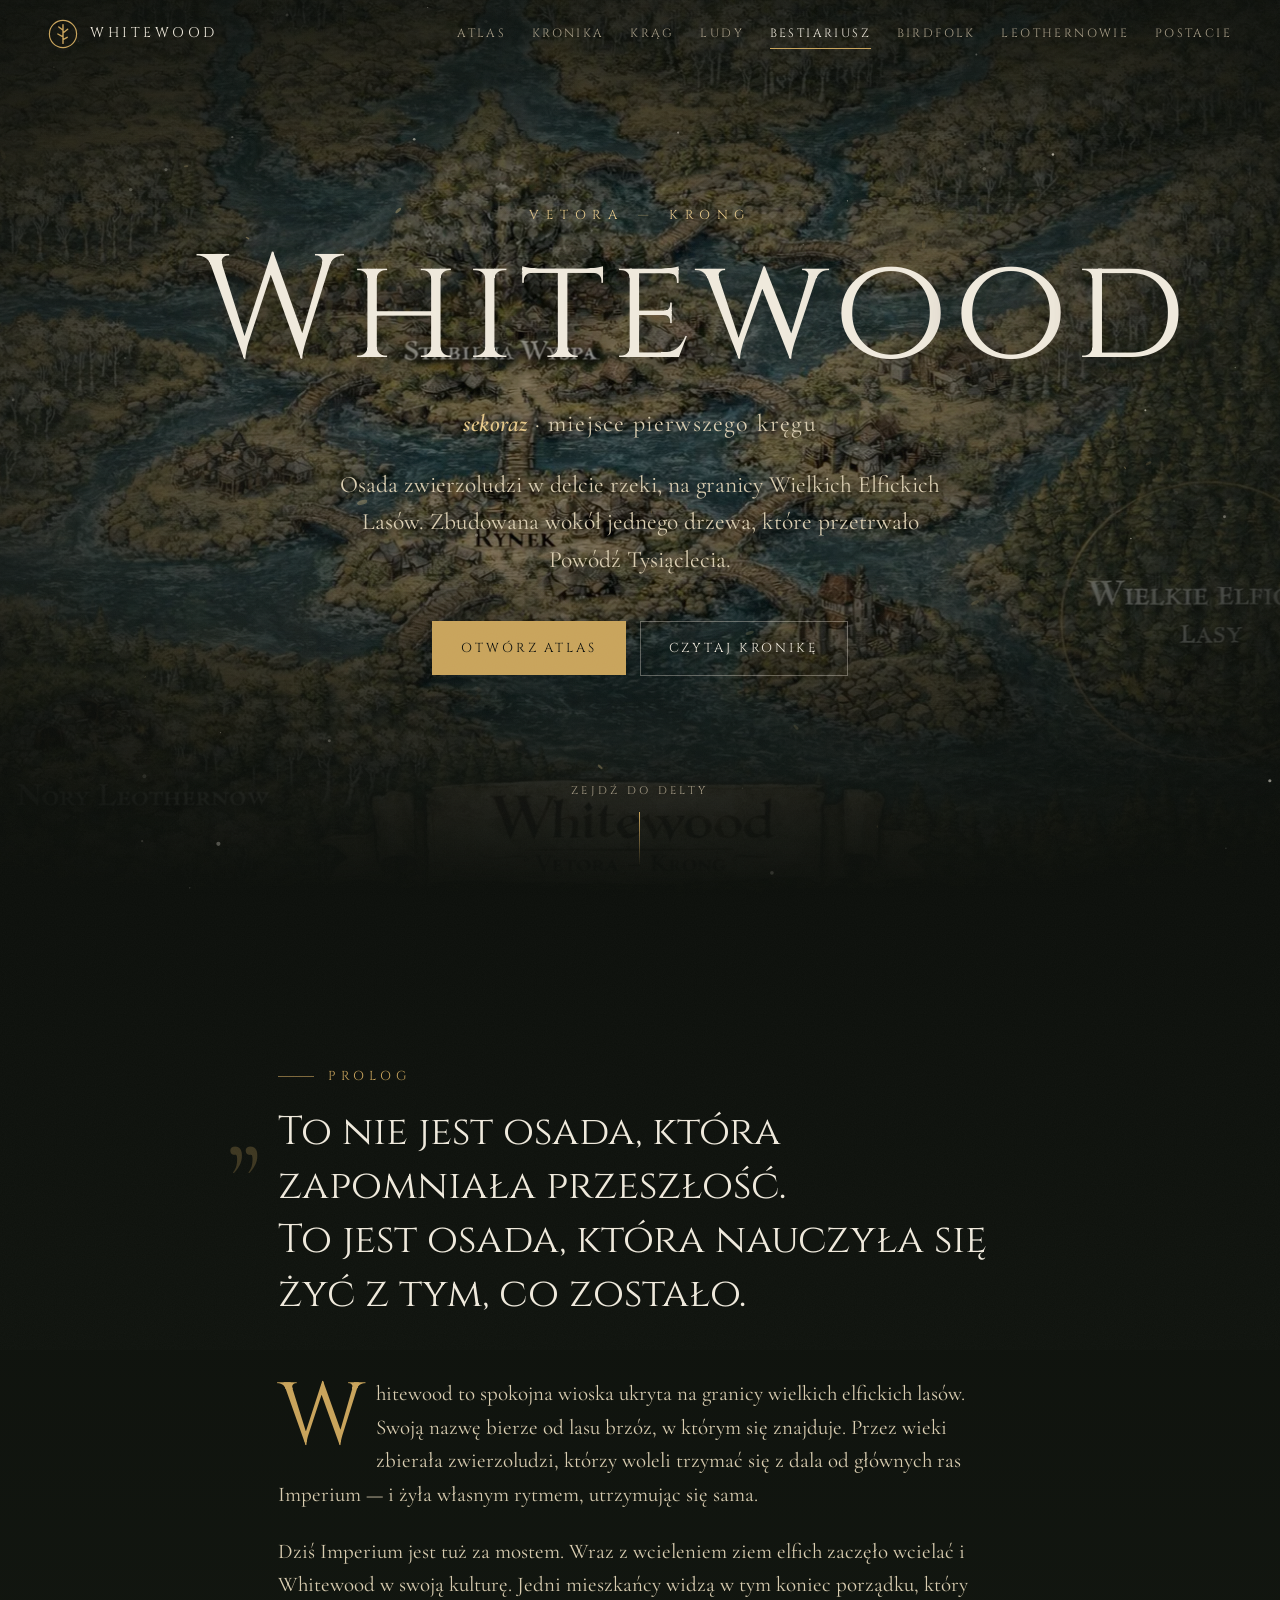
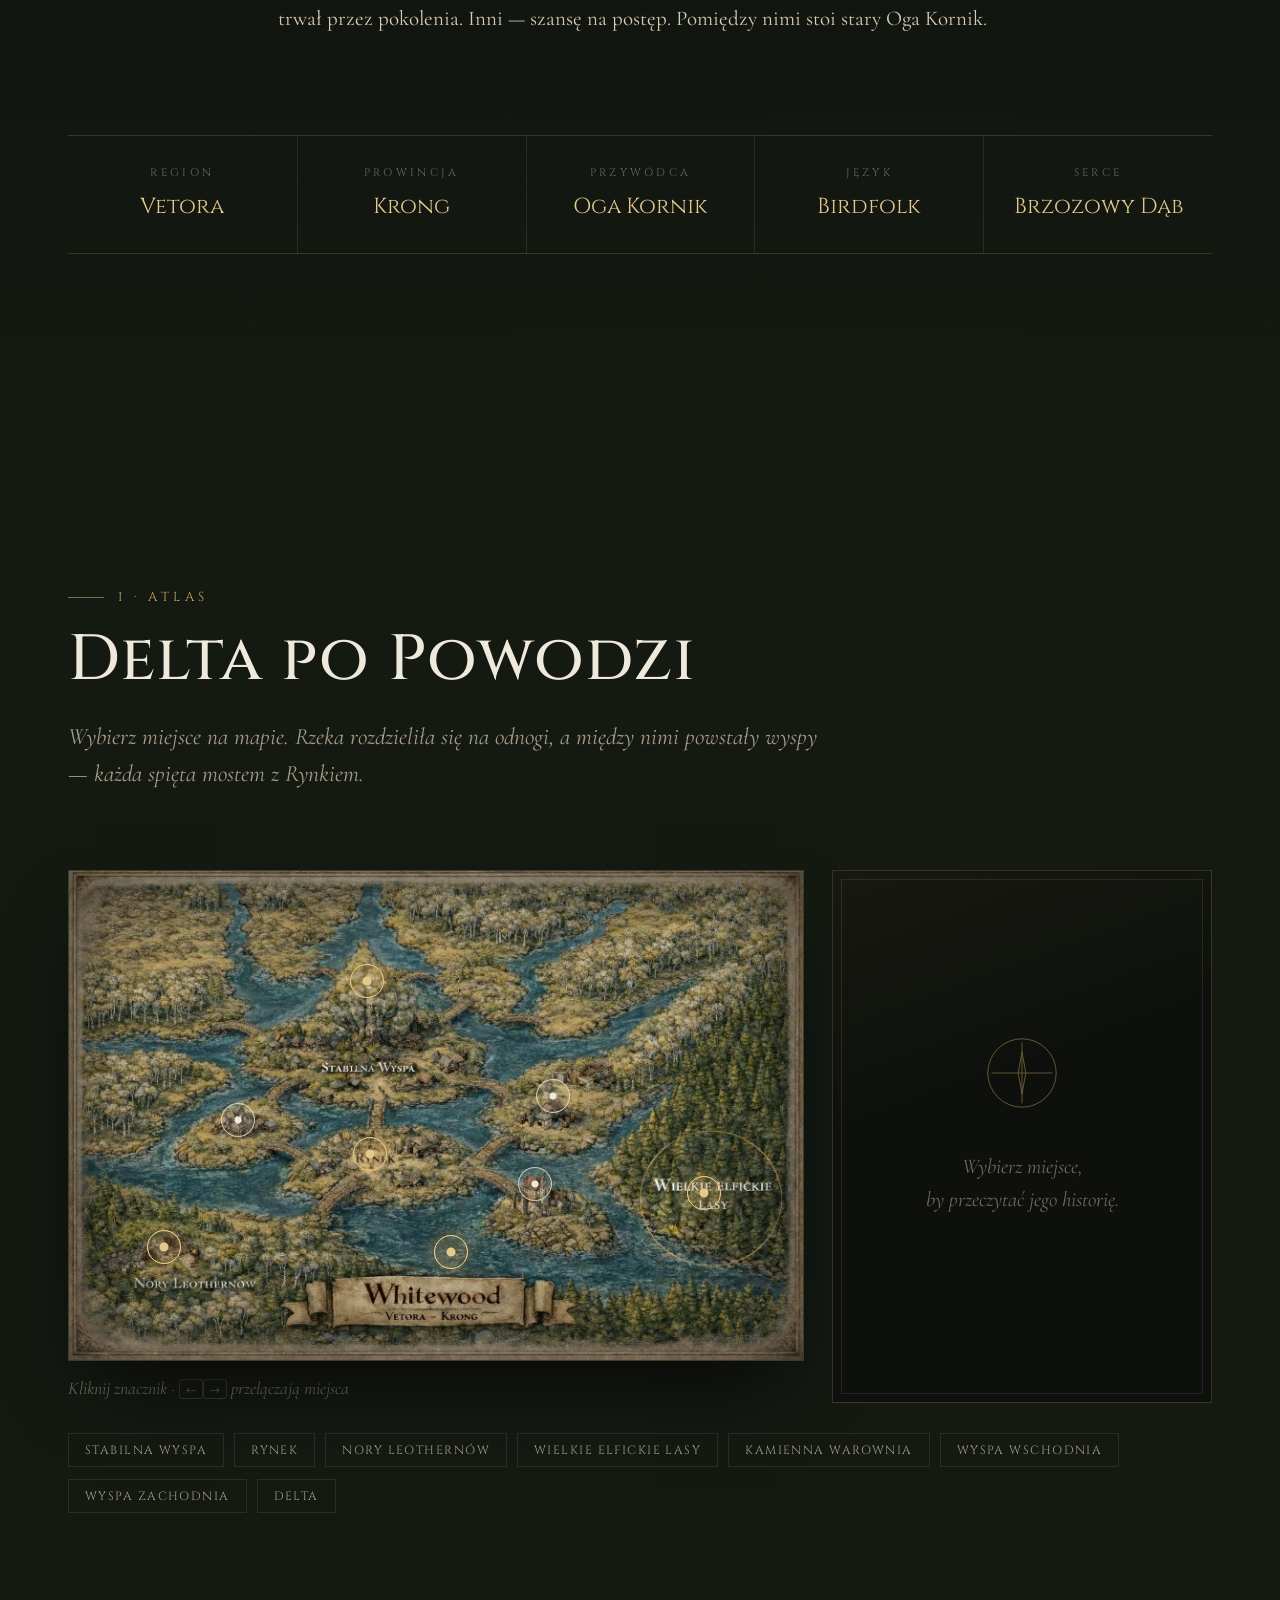
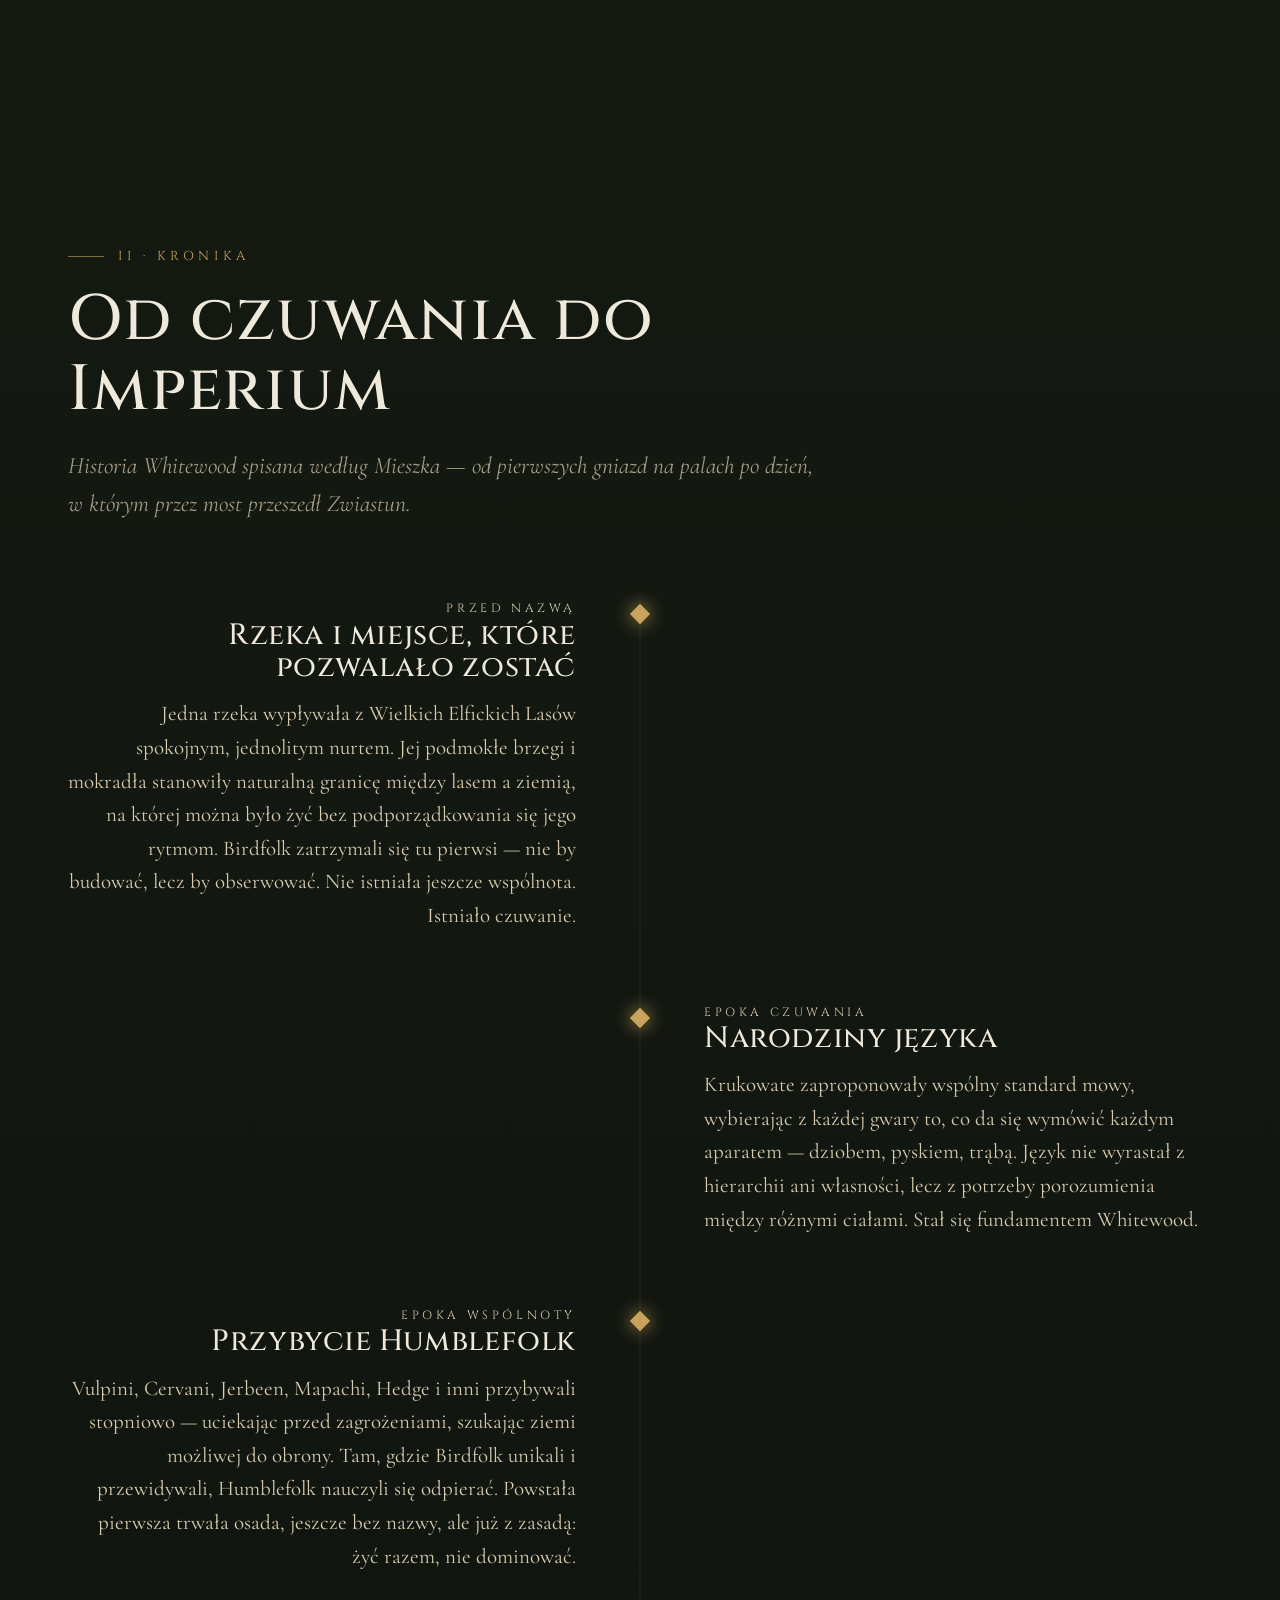
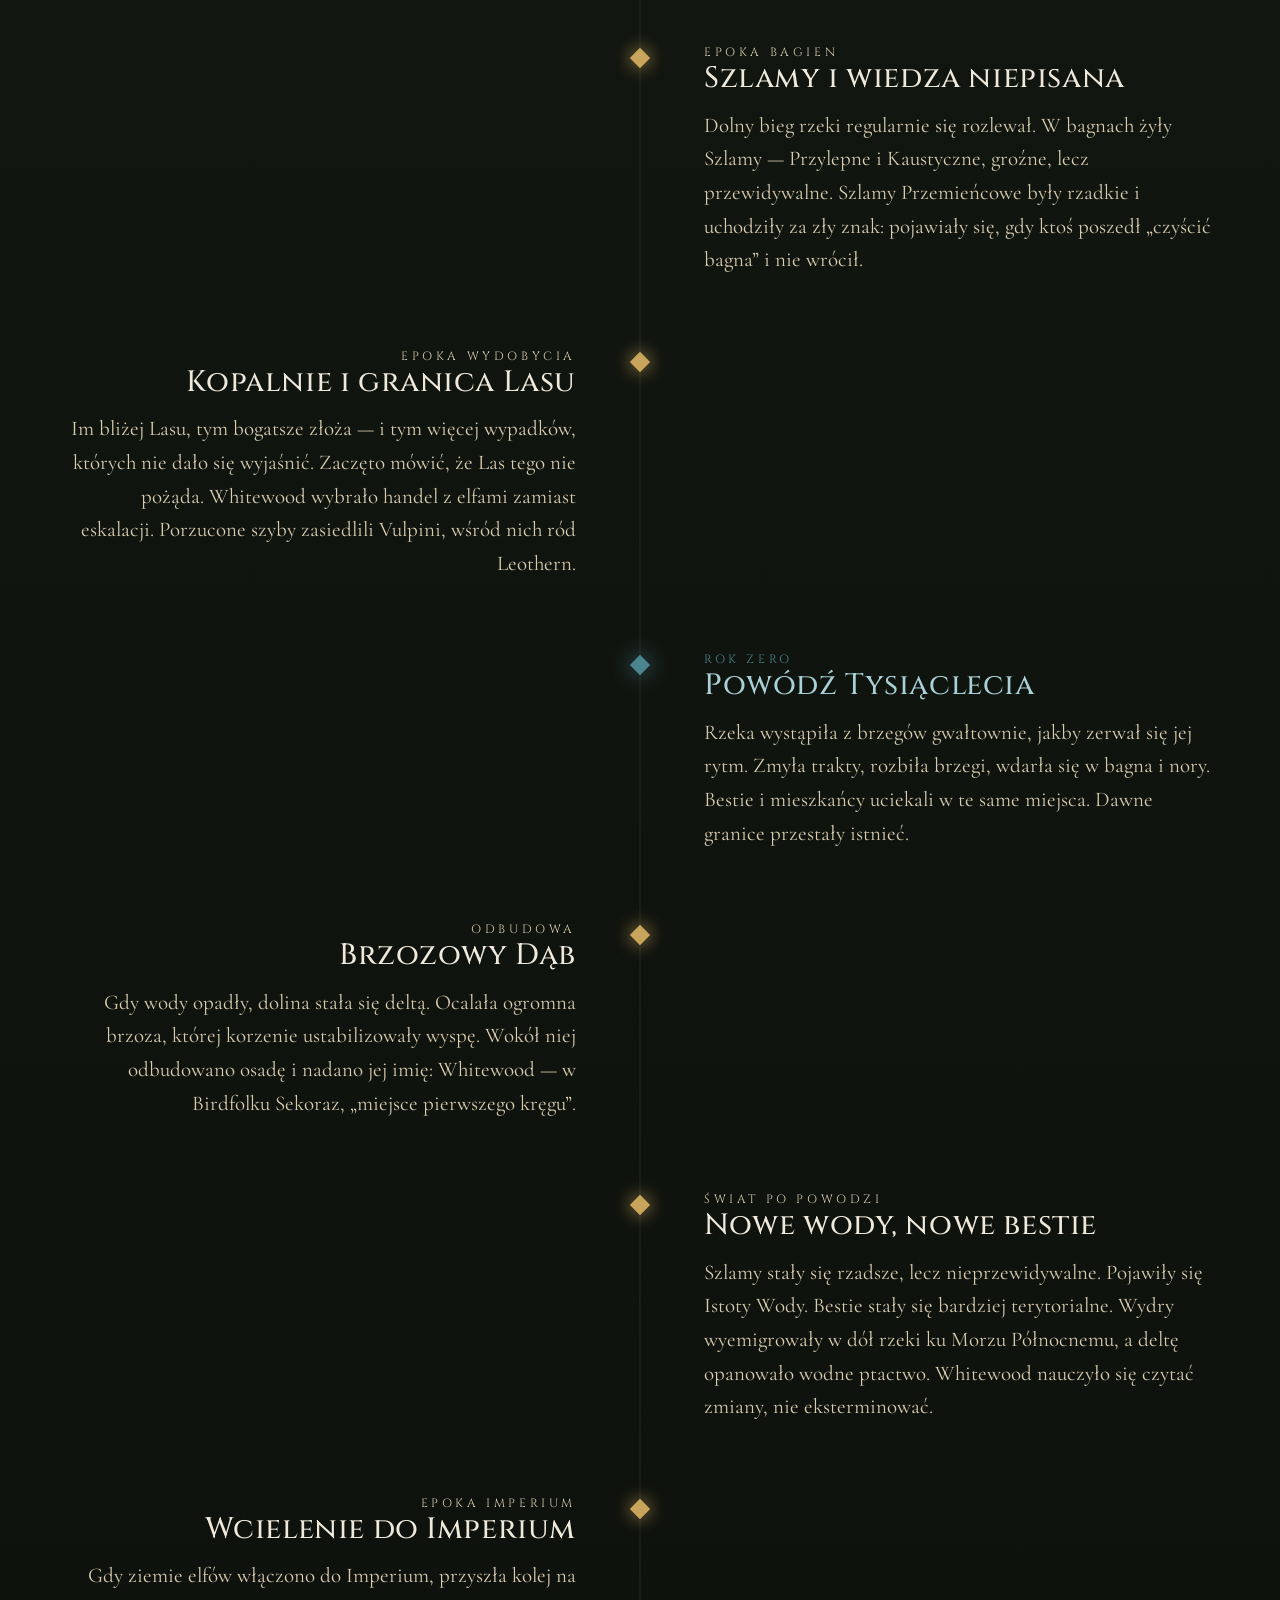
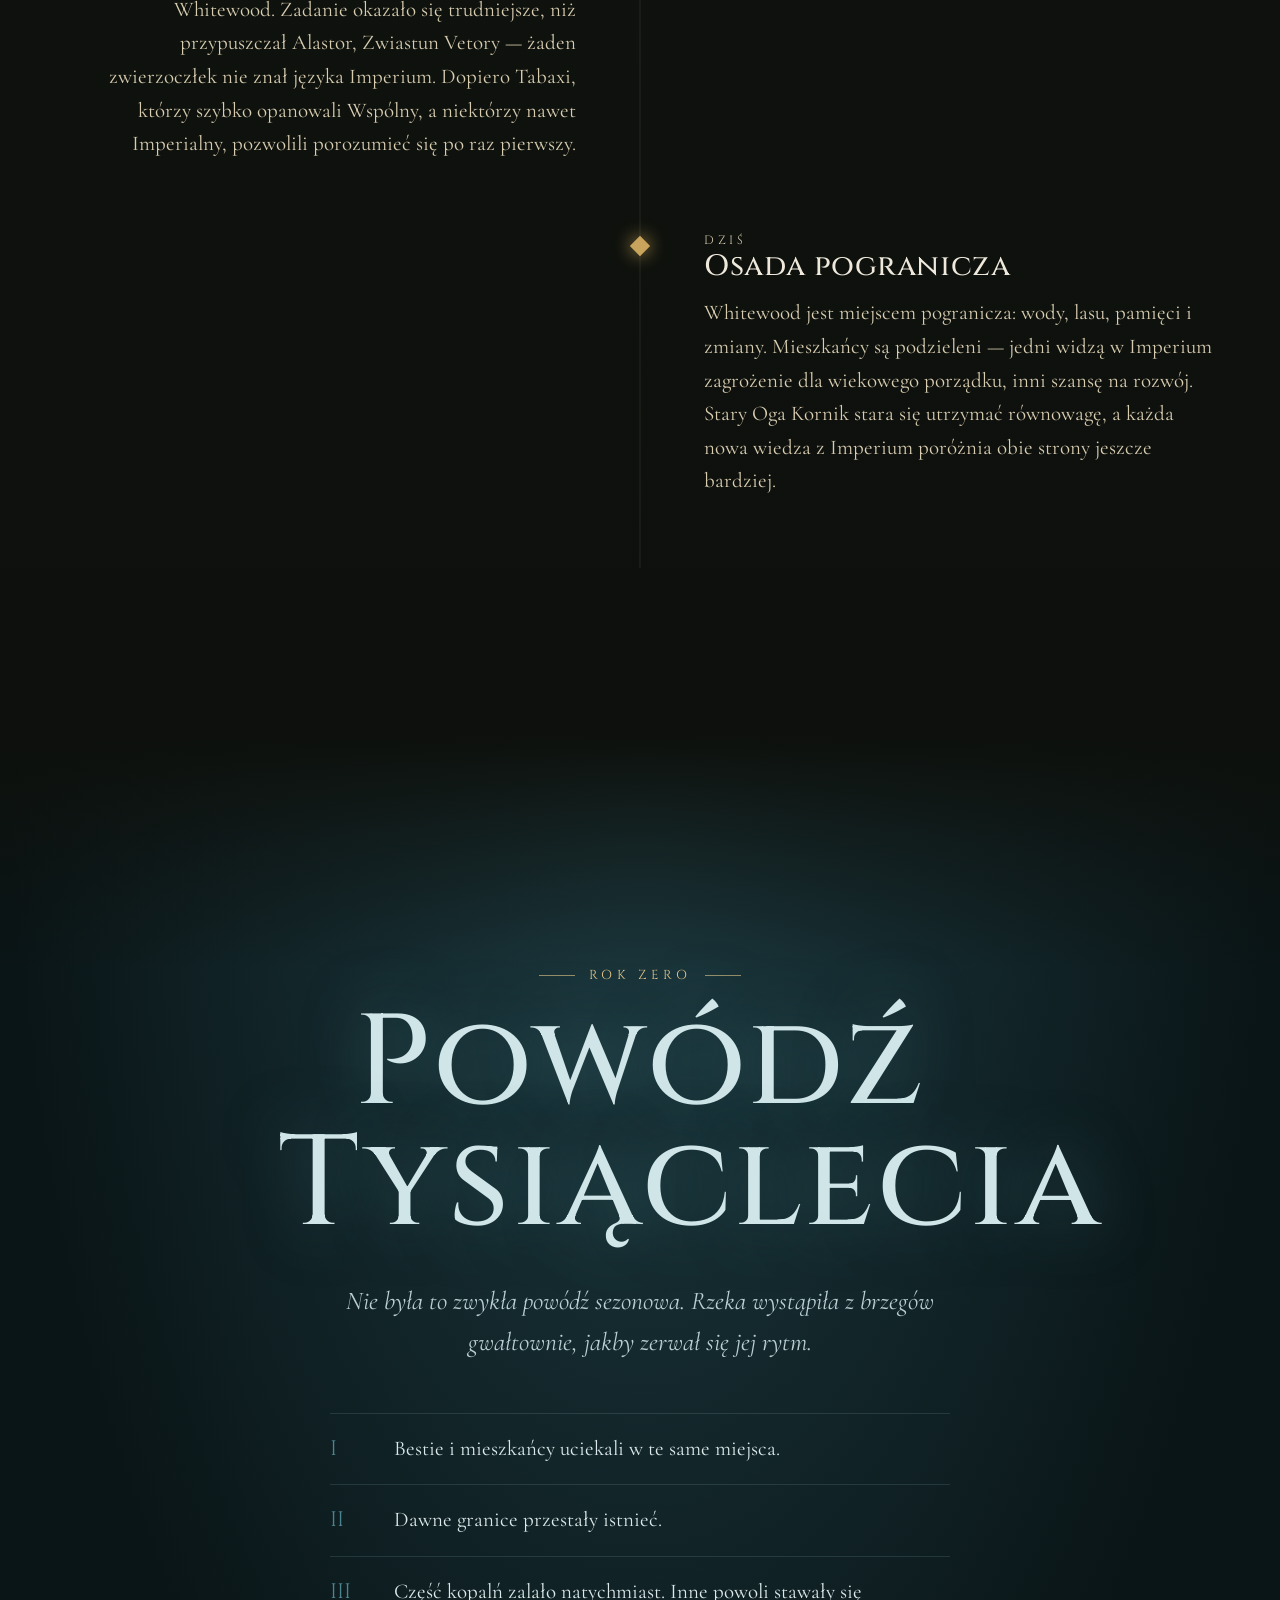
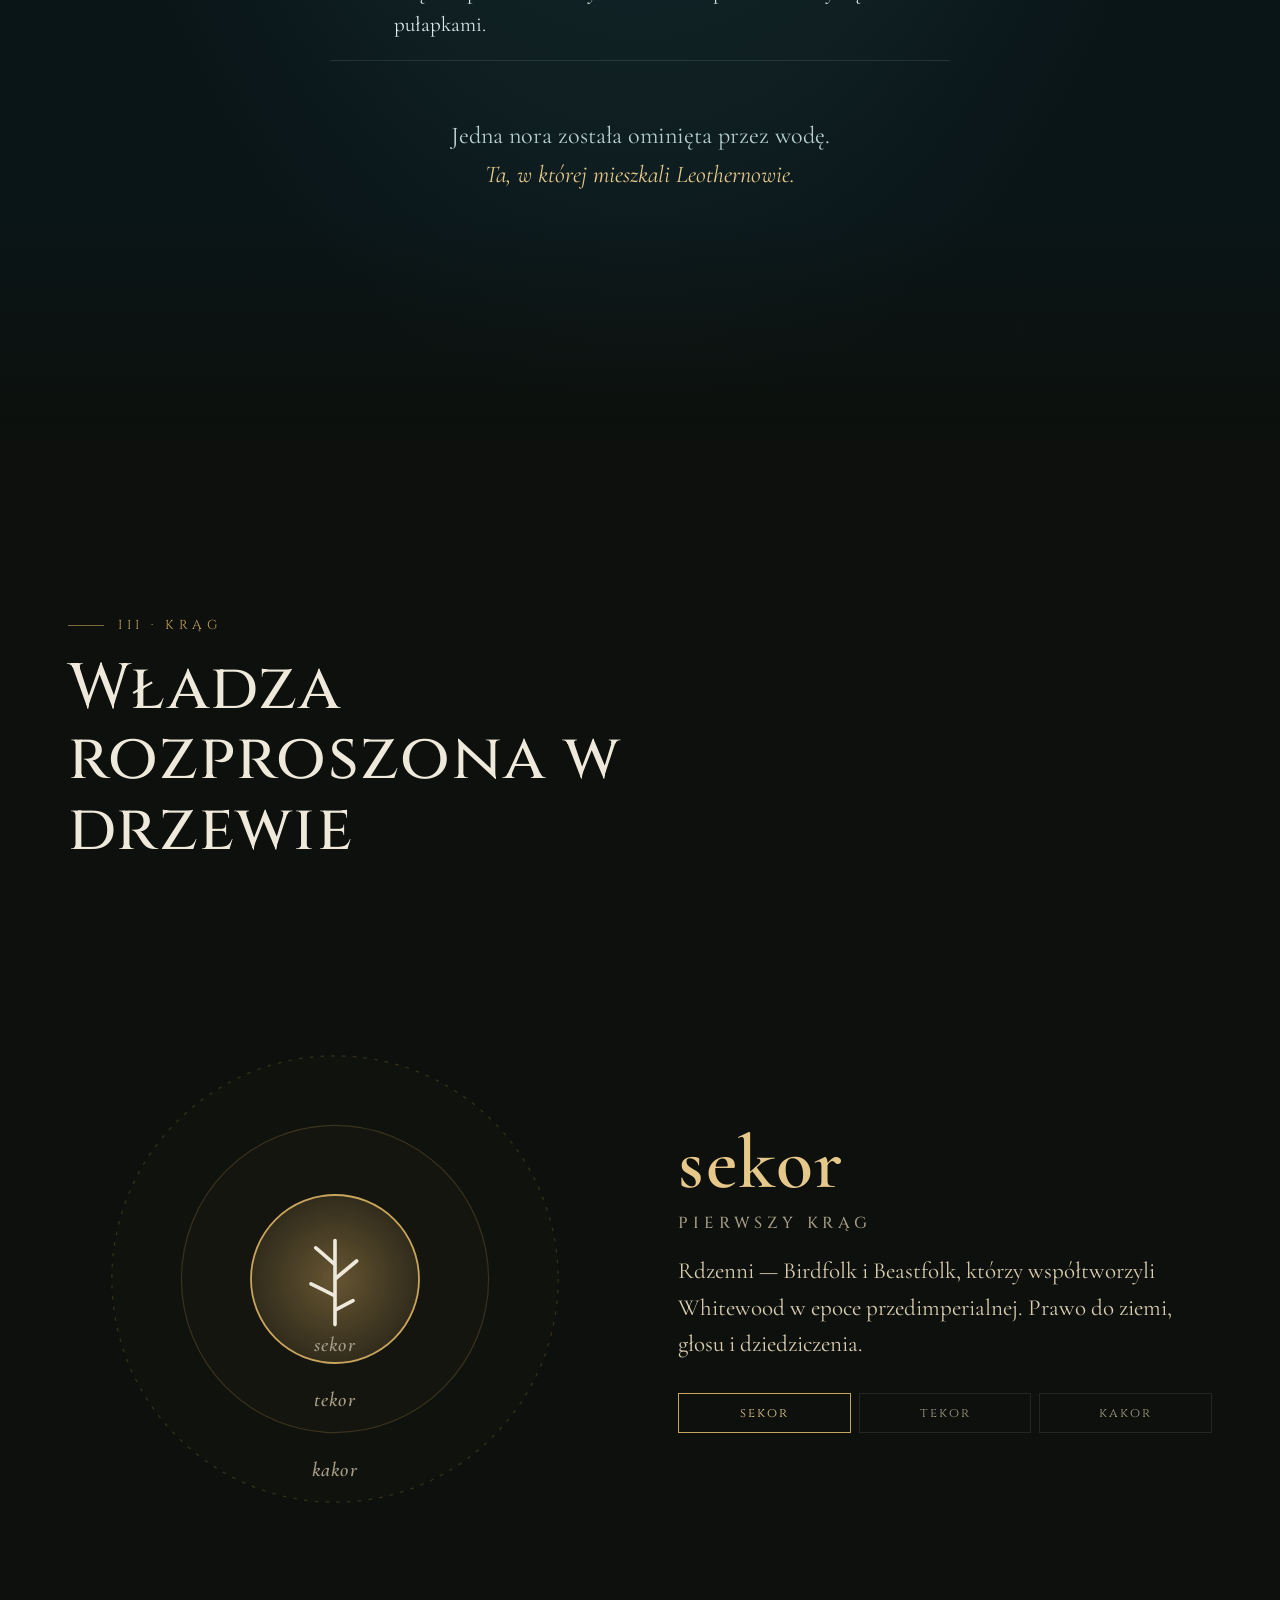
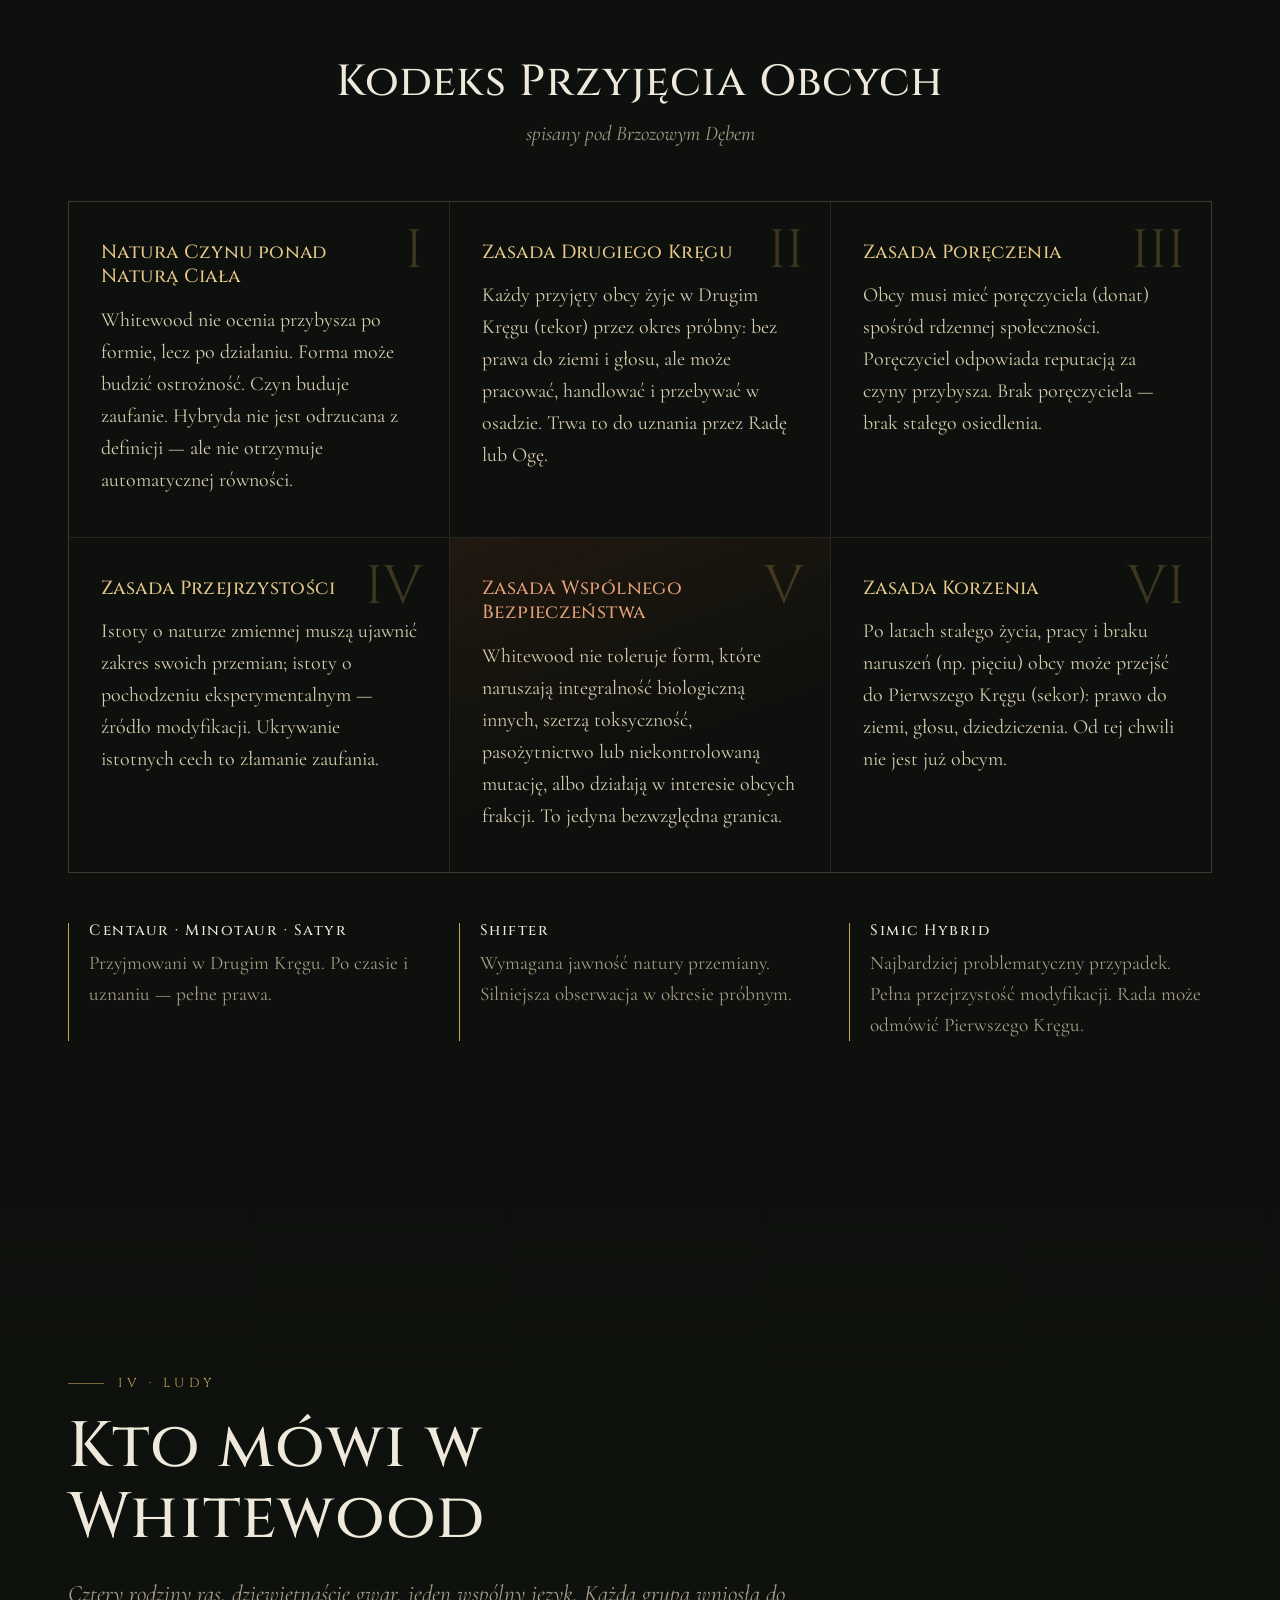
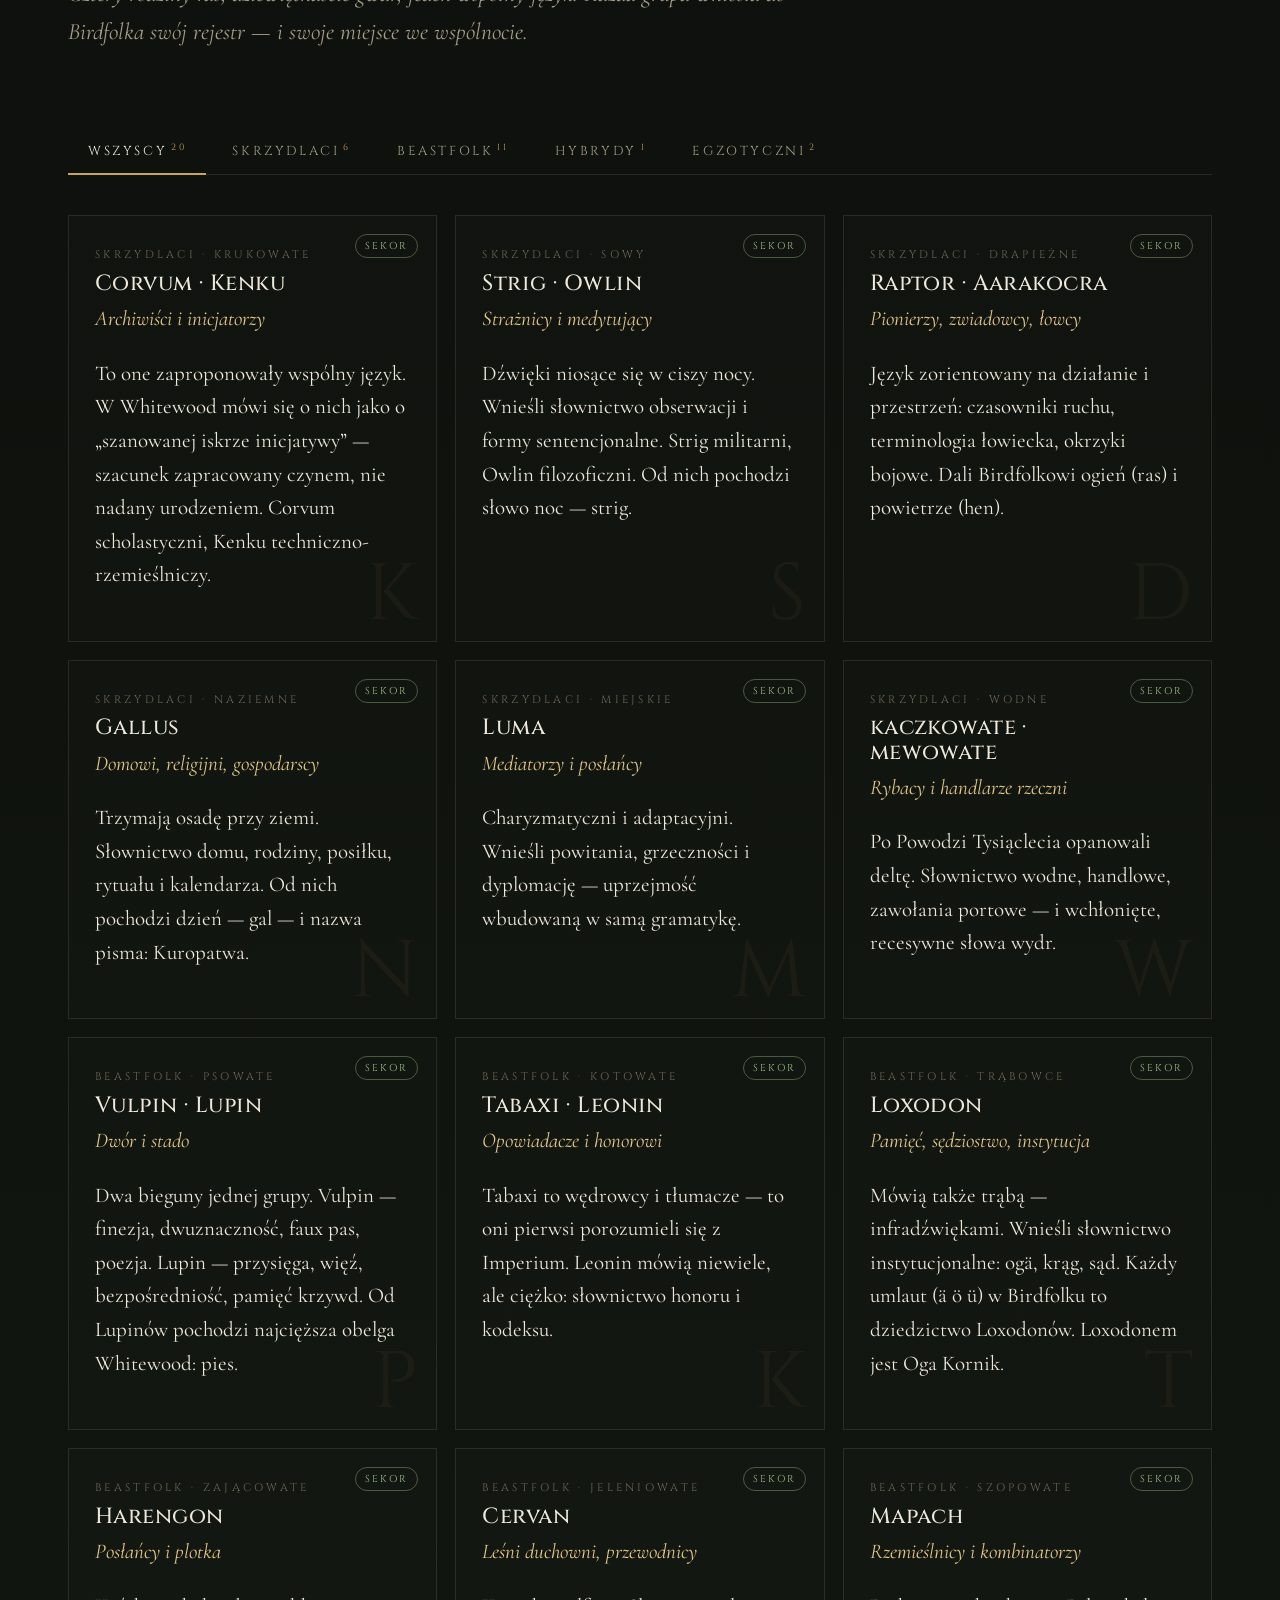
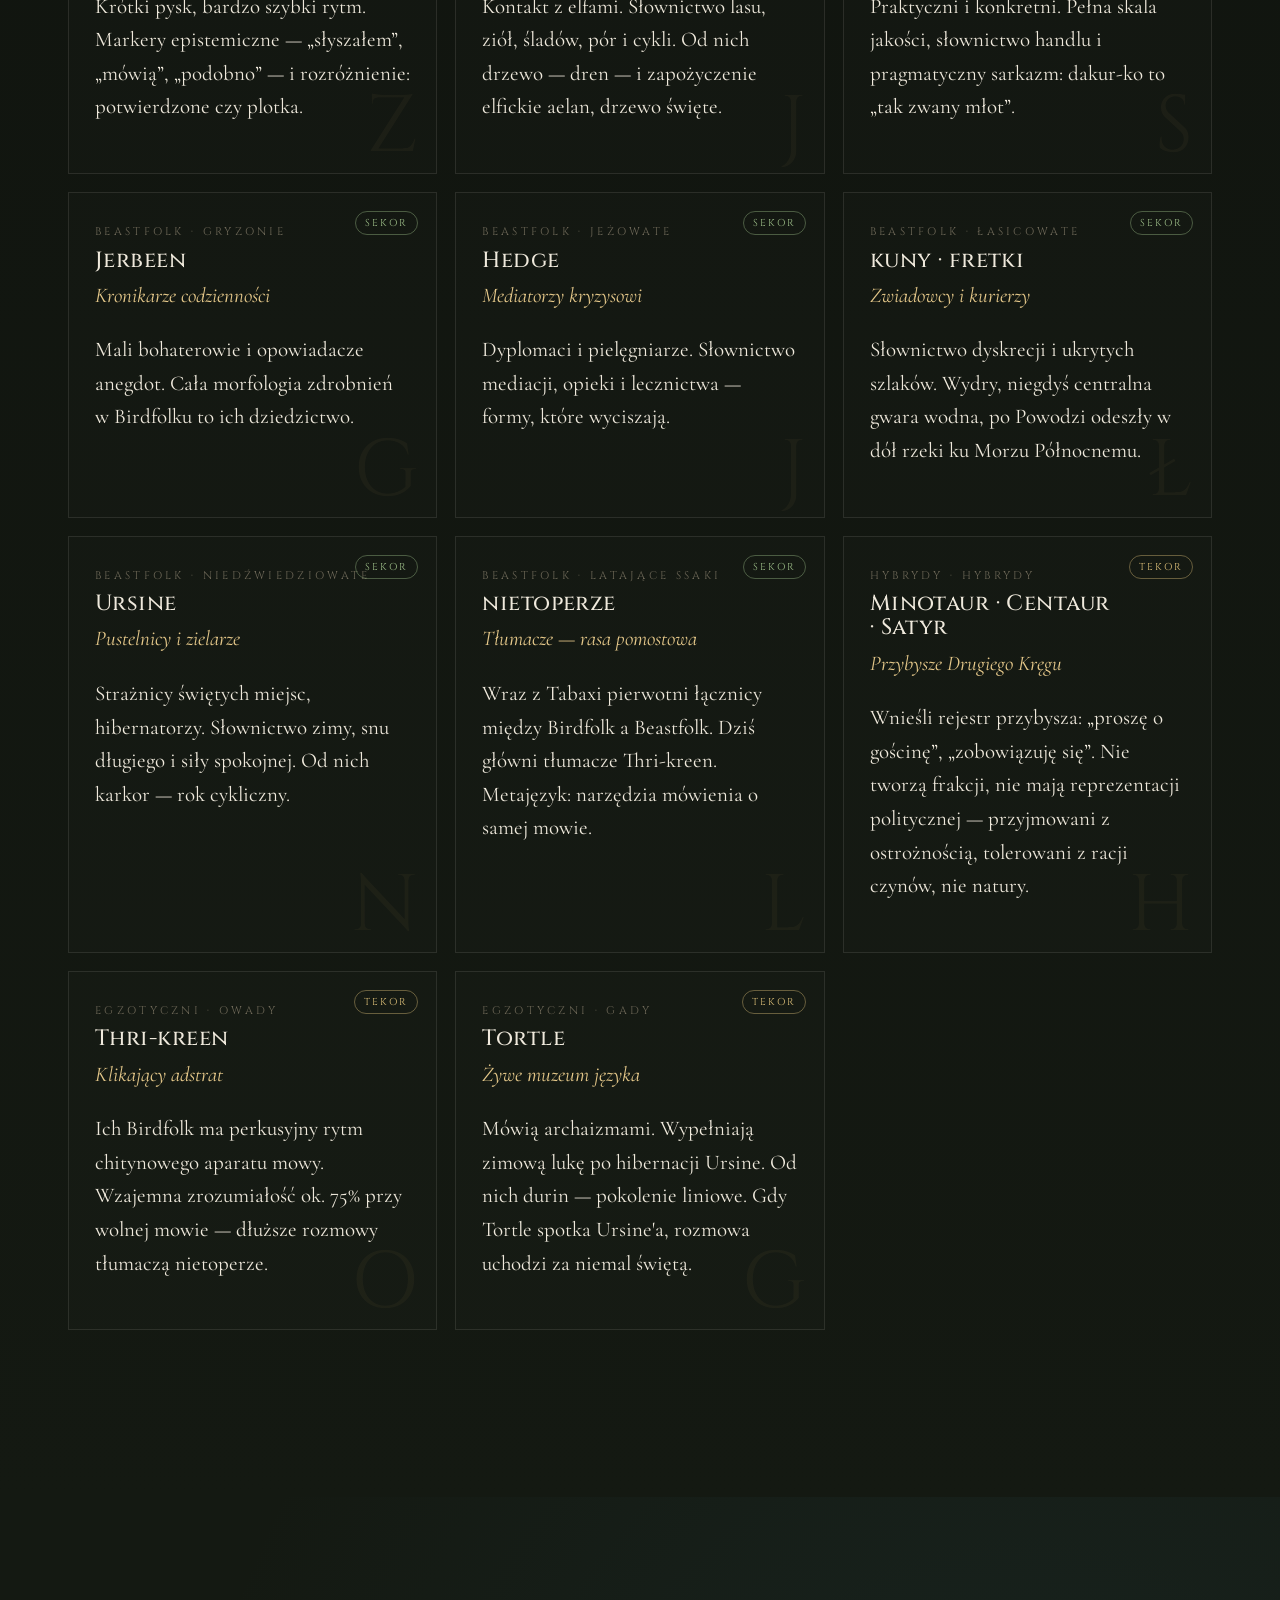
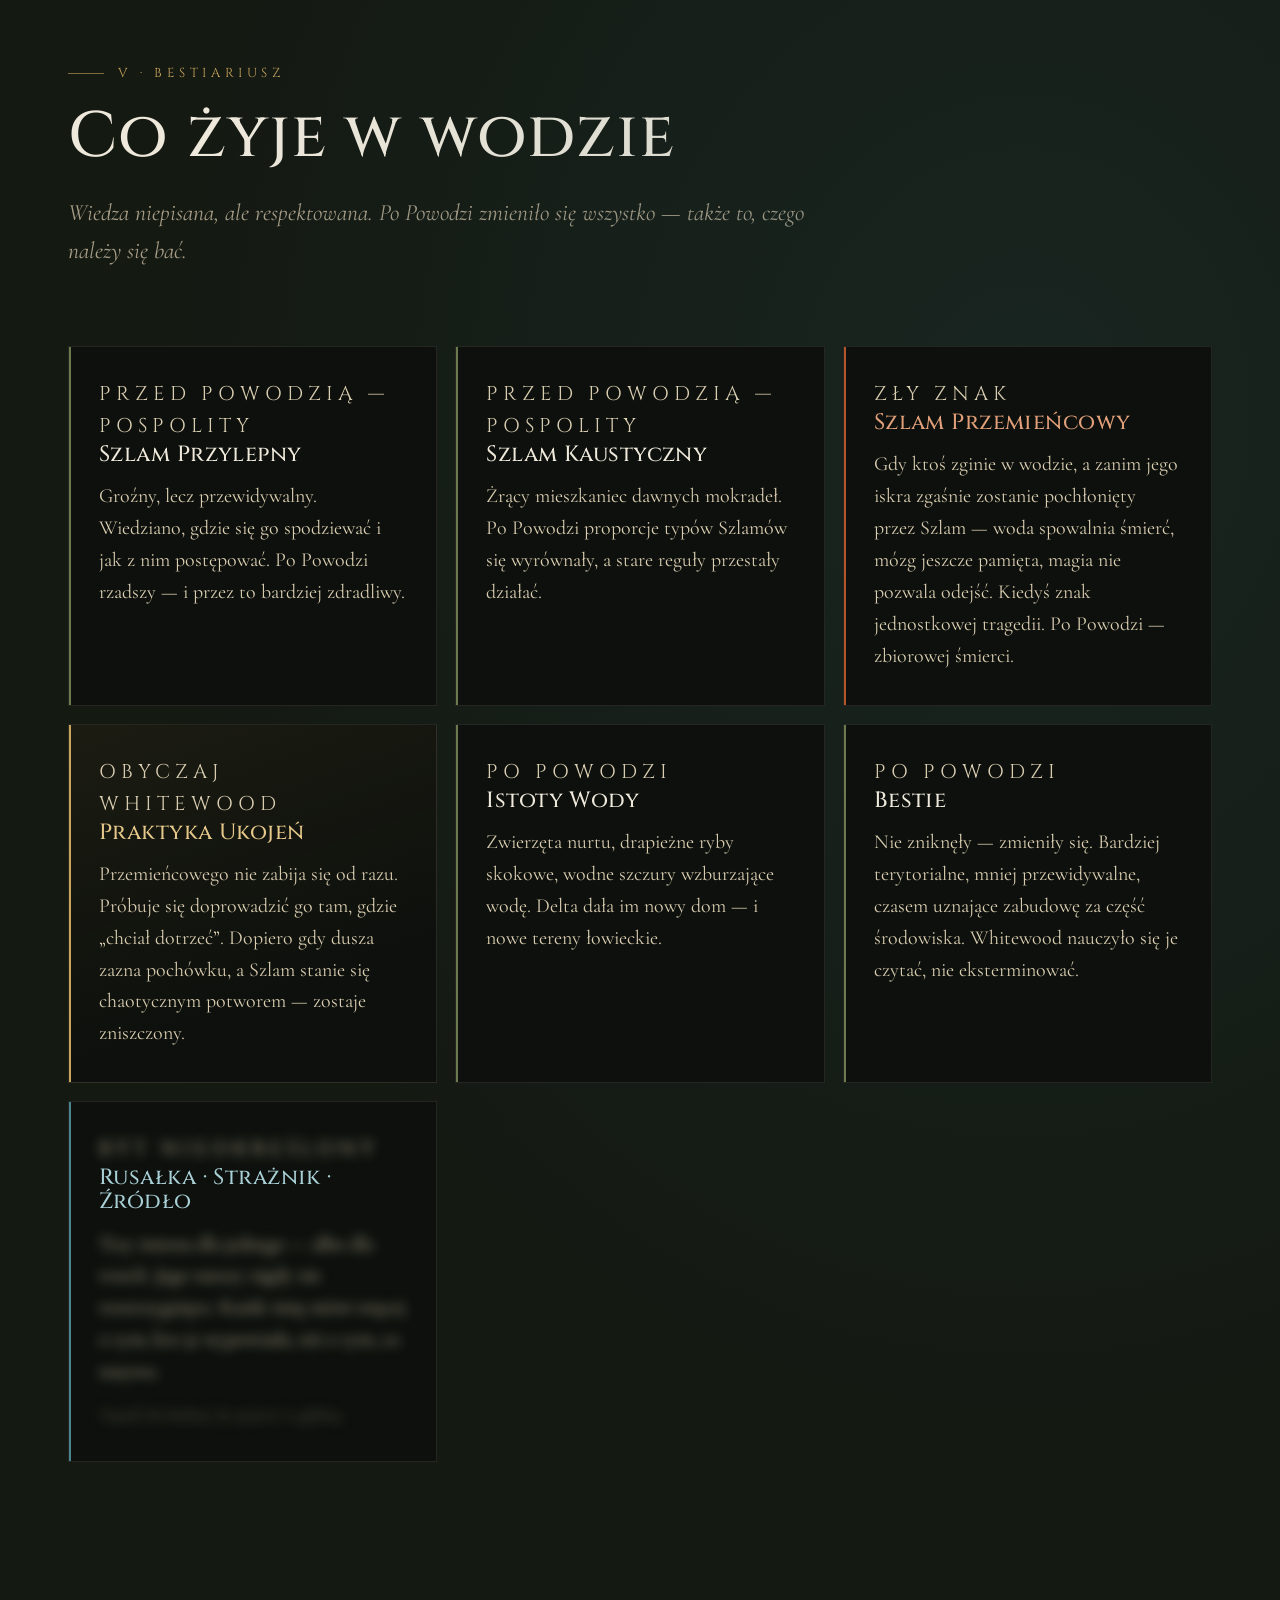
==== index.html @ 2cd2b6b8 "Add Whitewood lore website for GitHub Pages Static single-page site (no build): hero with animated m" ====
<!doctype html>
<html lang="pl">
<head>
<meta charset="utf-8">
<meta name="viewport" content="width=device-width, initial-scale=1">
<title>Whitewood — Sekoraz, miejsce pierwszego kręgu</title>
<meta name="description" content="Whitewood: osada zwierzoludzi w delcie na granicy Wielkich Elfickich Lasów. Region Vetora, prowincja Krong. Świat kampanii D&D Krąg Cieni.">
<meta property="og:title" content="Whitewood — Sekoraz">
<meta property="og:description" content="Osada, która nauczyła się żyć z tym, co zostało. Vetora — Krong.">
<meta property="og:image" content="assets/og-image.jpg">
<meta property="og:type" content="website">
<meta name="theme-color" content="#0d100c">
<link rel="icon" href="data:image/svg+xml,%3Csvg xmlns='http://www.w3.org/2000/svg' viewBox='0 0 64 64'%3E%3Ccircle cx='32' cy='32' r='29' fill='%230d100c' stroke='%23c9a45c' stroke-width='3'/%3E%3Cpath d='M32 12v40M32 24l-9-7M32 30l10-8M32 38l-11-6M32 44l9-5' stroke='%23efe9dc' stroke-width='3' stroke-linecap='round' fill='none'/%3E%3C/svg%3E">
<link rel="preconnect" href="https://fonts.googleapis.com">
<link rel="preconnect" href="https://fonts.gstatic.com" crossorigin>
<link href="https://fonts.googleapis.com/css2?family=Cinzel:wght@400;500;600;700&family=Cormorant+Garamond:ital,wght@0,400;0,500;0,600;1,400;1,500&display=swap" rel="stylesheet">
<link rel="preload" as="image" href="assets/whitewood-map.webp">
<link rel="stylesheet" href="css/style.css">
</head>
<body>

<a class="skip" href="#prolog">Przejdź do treści</a>

<!-- ============ NAV ============ -->
<header class="nav" id="nav">
  <a class="nav__brand" href="#top" aria-label="Whitewood — na górę">
    <svg viewBox="0 0 64 64" aria-hidden="true"><circle cx="32" cy="32" r="29"/><path d="M32 12v40M32 24l-9-7M32 30l10-8M32 38l-11-6M32 44l9-5"/></svg>
    <span>Whitewood</span>
  </a>
  <button class="nav__toggle" aria-expanded="false" aria-controls="navlinks" aria-label="Menu">
    <span></span><span></span>
  </button>
  <nav id="navlinks" class="nav__links">
    <a href="#atlas">Atlas</a>
    <a href="#kronika">Kronika</a>
    <a href="#krag">Krąg</a>
    <a href="#ludy">Ludy</a>
    <a href="#bestiariusz">Bestiariusz</a>
    <a href="#jezyk">Birdfolk</a>
    <a href="#leothern">Leothernowie</a>
    <a href="#postacie">Postacie</a>
  </nav>
  <div class="nav__progress" aria-hidden="true"><i></i></div>
</header>

<!-- ============ HERO ============ -->
<section class="hero" id="top">
  <div class="hero__bg" aria-hidden="true">
    <div class="hero__map"></div>
    <div class="hero__fog hero__fog--1"></div>
    <div class="hero__fog hero__fog--2"></div>
    <div class="hero__vignette"></div>
  </div>
  <canvas class="hero__particles" aria-hidden="true"></canvas>

  <div class="hero__content">
    <p class="hero__kicker reveal-up">Vetora <span>—</span> Krong</p>
    <h1 class="hero__title" aria-label="Whitewood">
      <span class="hero__title-word" data-split>Whitewood</span>
    </h1>
    <p class="hero__native reveal-up" style="--d:1.4s"><em>sekoraz</em> · miejsce pierwszego kręgu</p>
    <p class="hero__lede reveal-up" style="--d:1.7s">Osada zwierzoludzi w delcie rzeki, na granicy Wielkich Elfickich Lasów. Zbudowana wokół jednego drzewa, które przetrwało Powódź Tysiąclecia.</p>
    <div class="hero__cta reveal-up" style="--d:2s">
      <a class="btn btn--gold" href="#atlas">Otwórz atlas</a>
      <a class="btn btn--ghost" href="#kronika">Czytaj kronikę</a>
    </div>
  </div>

  <a class="hero__scroll" href="#prolog" aria-label="Przewiń dalej">
    <span>Zejdź do delty</span><i></i>
  </a>
</section>

<main>

<!-- ============ PROLOG ============ -->
<section class="section prolog" id="prolog">
  <div class="wrap narrow">
    <p class="eyebrow reveal">Prolog</p>
    <blockquote class="epigraph reveal">
      <p>To nie jest osada, która zapomniała przeszłość.<br>To jest osada, która nauczyła się żyć z&nbsp;tym, co zostało.</p>
    </blockquote>
    <div class="prose reveal">
      <p class="dropcap">Whitewood to spokojna wioska ukryta na granicy wielkich elfickich lasów. Swoją nazwę bierze od lasu brzóz, w którym się znajduje. Przez wieki zbierała zwierzoludzi, którzy woleli trzymać się z dala od głównych ras Imperium — i żyła własnym rytmem, utrzymując się sama.</p>
      <p>Dziś Imperium jest tuż za mostem. Wraz z wcieleniem ziem elfich zaczęło wcielać i Whitewood w swoją kulturę. Jedni mieszkańcy widzą w tym koniec porządku, który trwał przez pokolenia. Inni — szansę na postęp. Pomiędzy nimi stoi stary Oga Kornik.</p>
    </div>
  </div>

  <div class="wrap">
    <dl class="facts reveal-stagger">
      <div><dt>Region</dt><dd>Vetora</dd></div>
      <div><dt>Prowincja</dt><dd>Krong</dd></div>
      <div><dt>Przywódca</dt><dd>Oga Kornik</dd></div>
      <div><dt>Język</dt><dd>Birdfolk</dd></div>
      <div><dt>Serce</dt><dd>Brzozowy Dąb</dd></div>
    </dl>
  </div>
</section>

<!-- ============ ATLAS ============ -->
<section class="section atlas" id="atlas">
  <div class="wrap">
    <header class="section__head">
      <p class="eyebrow reveal">I · Atlas</p>
      <h2 class="reveal">Delta po Powodzi</h2>
      <p class="section__sub reveal">Wybierz miejsce na mapie. Rzeka rozdzieliła się na odnogi, a między nimi powstały wyspy — każda spięta mostem z Rynkiem.</p>
    </header>

    <div class="atlas__grid">
      <div class="atlas__stage reveal" id="atlasStage">
        <div class="atlas__viewport">
          <div class="atlas__canvas" id="atlasCanvas">
            <img src="assets/whitewood-map.webp" alt="Ilustrowana mapa Whitewood: delta rzeki z wyspami połączonymi mostami, Stabilna Wyspa z wielkim drzewem, Rynek, Nory Leothernów i Wielkie Elfickie Lasy." width="1536" height="1024">
            <div class="atlas__pins" id="atlasPins"></div>
          </div>
        </div>
        <button class="atlas__reset" id="atlasReset" hidden>← Cała mapa</button>
        <p class="atlas__hint">Kliknij znacznik · <kbd>←</kbd><kbd>→</kbd> przełączają miejsca</p>
      </div>

      <aside class="atlas__panel reveal" id="atlasPanel" aria-live="polite">
        <div class="atlas__panel-empty">
          <svg viewBox="0 0 80 80" aria-hidden="true"><circle cx="40" cy="40" r="36"/><path d="M40 8v64M8 40h64M40 18l4 22-4 22-4-22z"/></svg>
          <p>Wybierz miejsce,<br>by przeczytać jego historię.</p>
        </div>
      </aside>
    </div>

    <ul class="atlas__list" id="atlasList" role="list"></ul>
  </div>
</section>

<!-- ============ KRONIKA ============ -->
<section class="section chronicle" id="kronika">
  <div class="wrap">
    <header class="section__head">
      <p class="eyebrow reveal">II · Kronika</p>
      <h2 class="reveal">Od czuwania do Imperium</h2>
      <p class="section__sub reveal">Historia Whitewood spisana według Mieszka — od pierwszych gniazd na palach po dzień, w którym przez most przeszedł Zwiastun.</p>
    </header>
    <ol class="timeline" id="timeline"></ol>
  </div>
</section>

<!-- ============ POWÓDŹ ============ -->
<section class="flood" id="powodz" aria-label="Powódź Tysiąclecia">
  <canvas class="flood__water" aria-hidden="true"></canvas>
  <div class="wrap narrow flood__inner">
    <p class="eyebrow eyebrow--light reveal">Rok zero</p>
    <h2 class="flood__title reveal">Powódź<br>Tysiąclecia</h2>
    <p class="flood__lede reveal">Nie była to zwykła powódź sezonowa. Rzeka wystąpiła z&nbsp;brzegów gwałtownie, jakby zerwał się jej rytm.</p>
    <ul class="flood__list reveal-stagger">
      <li><span>I</span>Bestie i mieszkańcy uciekali w te same miejsca.</li>
      <li><span>II</span>Dawne granice przestały istnieć.</li>
      <li><span>III</span>Część kopalń zalało natychmiast. Inne powoli stawały się pułapkami.</li>
    </ul>
    <p class="flood__coda reveal">Jedna nora została ominięta przez wodę.<br><em>Ta, w której mieszkali Leothernowie.</em></p>
  </div>
</section>

<!-- ============ KRĄG / WŁADZA ============ -->
<section class="section circle" id="krag">
  <div class="wrap">
    <header class="section__head">
      <p class="eyebrow reveal">III · Krąg</p>
      <h2 class="reveal">Władza rozproszona w drzewie</h2>
      <p class="section__sub reveal">Wódz nie jest władcą, lecz tym, który wiedzie i zakorzenia. Whitewood nie jest naiwne. Nie jest też ksenofobiczne. Jest ostrożne i strukturalne.</p>
    </header>

    <div class="circles">
      <div class="circles__diagram reveal" id="circlesDiagram">
        <svg viewBox="0 0 400 400" role="img" aria-label="Trzy kręgi wspólnoty Whitewood">
          <defs>
            <radialGradient id="cg" cx="50%" cy="50%" r="50%">
              <stop offset="0" stop-color="#c9a45c" stop-opacity=".35"/>
              <stop offset="1" stop-color="#c9a45c" stop-opacity="0"/>
            </radialGradient>
          </defs>
          <circle class="ring ring--kakor" data-ring="kakor" cx="200" cy="200" r="186"/>
          <circle class="ring ring--tekor" data-ring="tekor" cx="200" cy="200" r="128"/>
          <circle class="ring ring--sekor" data-ring="sekor" cx="200" cy="200" r="70"/>
          <circle cx="200" cy="200" r="70" fill="url(#cg)" pointer-events="none"/>
          <g class="tree" pointer-events="none">
            <path d="M200 238v-70M200 188l-16-14M200 200l18-15M200 214l-20-10M200 226l15-8"/>
          </g>
          <text x="200" y="260" class="ring-label">sekor</text>
          <text x="200" y="306" class="ring-label">tekor</text>
          <text x="200" y="364" class="ring-label">kakor</text>
        </svg>
      </div>
      <div class="circles__text reveal" id="circlesText"></div>
    </div>

    <div class="codex">
      <header class="codex__head reveal">
        <h3>Kodeks Przyjęcia Obcych</h3>
        <p>spisany pod Brzozowym Dębem</p>
      </header>
      <div class="codex__grid reveal-stagger" id="codex"></div>
      <div class="hybrid-rules reveal">
        <div><h4>Centaur · Minotaur · Satyr</h4><p>Przyjmowani w Drugim Kręgu. Po czasie i uznaniu — pełne prawa.</p></div>
        <div><h4>Shifter</h4><p>Wymagana jawność natury przemiany. Silniejsza obserwacja w okresie próbnym.</p></div>
        <div><h4>Simic Hybrid</h4><p>Najbardziej problematyczny przypadek. Pełna przejrzystość modyfikacji. Rada może odmówić Pierwszego Kręgu.</p></div>
      </div>
    </div>
  </div>
</section>

<!-- ============ LUDY ============ -->
<section class="section peoples" id="ludy">
  <div class="wrap">
    <header class="section__head">
      <p class="eyebrow reveal">IV · Ludy</p>
      <h2 class="reveal">Kto mówi w Whitewood</h2>
      <p class="section__sub reveal">Cztery rodziny ras, dziewiętnaście gwar, jeden wspólny język. Każda grupa wniosła do Birdfolka swój rejestr — i swoje miejsce we wspólnocie.</p>
    </header>
    <div class="tabs reveal" role="tablist" id="peopleTabs">
      <button role="tab" aria-selected="true" data-fam="all">Wszyscy</button>
      <button role="tab" aria-selected="false" data-fam="birdfolk">Skrzydlaci</button>
      <button role="tab" aria-selected="false" data-fam="beastfolk">Beastfolk</button>
      <button role="tab" aria-selected="false" data-fam="hybrids">Hybrydy</button>
      <button role="tab" aria-selected="false" data-fam="exotic">Egzotyczni</button>
    </div>
    <div class="people" id="people"></div>
  </div>
</section>

<!-- ============ BESTIARIUSZ ============ -->
<section class="section bestiary" id="bestiariusz">
  <div class="wrap">
    <header class="section__head">
      <p class="eyebrow reveal">V · Bestiariusz</p>
      <h2 class="reveal">Co żyje w wodzie</h2>
      <p class="section__sub reveal">Wiedza niepisana, ale respektowana. Po Powodzi zmieniło się wszystko — także to, czego należy się bać.</p>
    </header>
    <div class="beasts reveal-stagger" id="beasts"></div>
  </div>
</section>

<!-- ============ JĘZYK ============ -->
<section class="section lang" id="jezyk">
  <div class="wrap">
    <header class="section__head">
      <p class="eyebrow reveal">VI · Birdfolk</p>
      <h2 class="reveal">Język wspólnoty równych</h2>
      <p class="section__sub reveal">Wspólny Zwierzoludzki. Bez wielkich liter, bez rodzaju gramatycznego, bez przypadków. Zaprojektowany tak, by dało się go wymówić dziobem, pyskiem i trąbą.</p>
    </header>

    <div class="lang__pillars reveal-stagger">
      <article><h3>brak wielkich liter</h3><p>Nikt nie jest gramatycznie „ważniejszy”. Imperialny dokument pisany WIELKIMI LITERAMI odbierany jest w Whitewood jako pyszałkowaty i agresywny.</p></article>
      <article><h3>!istotność!</h3><p>Wykrzyknik nie oznacza krzyku, lecz istotność. Ruchomy, stawiany przed słowem, które w zdaniu jest najważniejsze. Imię bez znacznika jest niewidzialne.</p></article>
      <article><h3>s · t · k</h3><p>Dystans mierzy się względem kręgu, nie siebie: <em>sen</em> — bliski mnie, <em>ten</em> — wspólny, <em>kan</em> — poza naszym kręgiem.</p></article>
    </div>

    <div class="lang__tools">
      <!-- Emfaza -->
      <div class="tool reveal">
        <h3 class="tool__title">Ruchomy wykrzyknik</h3>
        <p class="tool__desc">To samo zdanie, inna istotność.</p>
        <div class="emph" id="emph">
          <p class="emph__line" id="emphLine"></p>
          <p class="emph__gloss" id="emphGloss"></p>
          <div class="emph__dots" id="emphDots" role="tablist" aria-label="Warianty"></div>
        </div>
      </div>

      <!-- Konwerter imion -->
      <div class="tool reveal">
        <h3 class="tool__title">Zapis imienia</h3>
        <p class="tool__desc">Wpisz imię — zobacz je w Kuropatwie i w ptasiej wymowie (bez głosek wargowych).</p>
        <label class="field">
          <span class="visually-hidden">Imię</span>
          <input id="nameInput" type="text" value="Imperator Wiktor" maxlength="40" autocomplete="off" spellcheck="false">
        </label>
        <dl class="name-out" id="nameOut"></dl>
      </div>
    </div>

    <!-- Słownik -->
    <div class="dict reveal">
      <div class="dict__head">
        <h3>Słownik</h3>
        <label class="field field--search">
          <span class="visually-hidden">Szukaj w słowniku</span>
          <input id="dictSearch" type="search" placeholder="Szukaj: woda, sil, przyjaciel…" autocomplete="off">
        </label>
      </div>
      <div class="chips" id="dictCats"></div>
      <div class="dict__table" id="dictTable" role="list"></div>
      <p class="dict__count" id="dictCount"></p>
    </div>

    <!-- Rok -->
    <div class="year reveal">
      <h3>karkor — rok cykliczny</h3>
      <div class="year__wheel">
        <div class="season s1"><b>drenha</b><span>wiosna</span><i>drzewa nadchodzą</i></div>
        <div class="season s2"><b>rasgal</b><span>lato</span><i>ognisty dzień</i></div>
        <div class="season s3"><b>drenło</b><span>jesień</span><i>drzewa, które były</i></div>
        <div class="season s4"><b>silstrig</b><span>zima</span><i>wodna noc</i></div>
      </div>
    </div>
  </div>
</section>

<!-- ============ LEOTHERN ============ -->
<section class="section leothern" id="leothern">
  <div class="wrap">
    <div class="leothern__grid">
      <div class="leothern__text">
        <p class="eyebrow reveal">VII · Ród</p>
        <h2 class="reveal">Leothernowie</h2>
        <p class="leothern__motto reveal">Nie przybyli do Whitewood, by je zmienić.<br>Przybyli, bo rozpoznali miejsce, które nie wymagało zmiany — tylko opieki.</p>
        <div class="prose reveal">
          <p>Vulpini rzadko zakładają osady od podstaw. Leothernowie przyciągnęły pogłoski o nieudanych kopalniach przy granicy Świętego Lasu — dla wielu znak porażki, dla nich znak równowagi. Pierwsza nora nie została wykuta, lecz odzyskana.</p>
          <p>Gdy przyszła Powódź, otworzyli wejścia, nie pytając, kim są przybywający. W zamian prosili tylko: <em>jeśli macie wiedzę — podzielcie się nią. Jeśli macie księgi — pozwólcie je przepisać. Jeśli macie umiejętności — zostawcie ich ślad.</em> Tak powstała biblioteka rodu.</p>
        </div>
      </div>
      <div class="leothern__ethos reveal">
        <p class="ethos__label">Etos, którego nigdy nie spisano</p>
        <ol id="ethos"></ol>
        <p class="ethos__foot">Powódź Tysiąclecia nie uczyniła z Leothernów bohaterów.<br><strong>Uczyniła ich strażnikami tego, co ocalało.</strong></p>
      </div>
    </div>
    <div class="names reveal">
      <div><code>!jack!</code><span>imię osobiste — publiczne, codzienne</span></div>
      <div><code>!leothern!</code><span>imię rodowe — dziedziczne</span></div>
      <div><code>!!leothern!!</code><span>imię prawdziwe — tylko w pełnym zaufaniu</span></div>
    </div>
  </div>
</section>

<!-- ============ POSTACIE ============ -->
<section class="section cast" id="postacie">
  <div class="wrap">
    <header class="section__head">
      <p class="eyebrow reveal">VIII · Postacie</p>
      <h2 class="reveal">Twarze Whitewood</h2>
    </header>
    <div class="cast__grid reveal-stagger" id="cast"></div>
  </div>
</section>

</main>

<footer class="footer">
  <div class="wrap">
    <p class="footer__farewell">silun strig</p>
    <p class="footer__gloss">spokoju nocy</p>
    <div class="footer__meta">
      <p>Whitewood · Vetora — Krong<br>Świat kampanii D&amp;D <strong>Krąg Cieni</strong></p>
      <p>Lore: „Whitewood”, „Birdfolk — Architektura języka v2.0”, „Jack — Vulpin”.<br>Historia Whitewood: rozwój według Mieszka.</p>
    </div>
  </div>
</footer>

<script src="js/data.js"></script>
<script src="js/main.js"></script>
</body>
</html>
---- css/style.css ----
/* =========================================================
   WHITEWOOD — style
   ========================================================= */
:root {
  --ink: #0d100c;
  --ink-2: #141912;
  --ink-3: #1c2219;
  --moss: #4f5d3b;
  --moss-2: #6b7a4f;
  --river: #2f5d66;
  --river-2: #4c8590;
  --birch: #efe9dc;
  --parch: #d9cdb1;
  --muted: #a69c86;
  --faint: #6e6858;
  --gold: #c9a45c;
  --gold-2: #e5c88a;
  --rust: #b3542a;
  --line: rgba(201, 164, 92, .22);
  --line-2: rgba(239, 233, 220, .1);

  --f-display: "Cinzel", "Trajan Pro", Georgia, serif;
  --f-body: "Cormorant Garamond", "EB Garamond", Georgia, serif;

  --wrap: 1240px;
  --gutter: clamp(16px, 4vw, 48px);
  --ease: cubic-bezier(.2, .7, .1, 1);
  --ease-out: cubic-bezier(.16, 1, .3, 1);
}

*, *::before, *::after { box-sizing: border-box; }
html { scroll-behavior: smooth; -webkit-text-size-adjust: 100%; }
body {
  margin: 0;
  background: var(--ink);
  color: var(--birch);
  font-family: var(--f-body);
  font-size: clamp(18px, 1.15vw + 12px, 21px);
  line-height: 1.6;
  overflow-x: hidden;
  -webkit-font-smoothing: antialiased;
  text-rendering: optimizeLegibility;
}
body::before { /* film grain */
  content: ""; position: fixed; inset: -50%; z-index: 100; pointer-events: none;
  background-image: url("data:image/svg+xml,%3Csvg xmlns='http://www.w3.org/2000/svg' width='160' height='160'%3E%3Cfilter id='n'%3E%3CfeTurbulence type='fractalNoise' baseFrequency='.9' numOctaves='2' stitchTiles='stitch'/%3E%3CfeColorMatrix values='0 0 0 0 1 0 0 0 0 1 0 0 0 0 1 0 0 0 .5 0'/%3E%3C/filter%3E%3Crect width='100%25' height='100%25' filter='url(%23n)'/%3E%3C/svg%3E");
  opacity: .045; animation: grain 1.2s steps(6) infinite;
}
@keyframes grain { 0%{transform:translate(0,0)} 20%{transform:translate(-3%,2%)} 40%{transform:translate(2%,-3%)} 60%{transform:translate(-2%,-1%)} 80%{transform:translate(3%,3%)} 100%{transform:translate(0,0)} }

img { max-width: 100%; display: block; }
a { color: inherit; }
::selection { background: var(--gold); color: var(--ink); }
:focus-visible { outline: 2px solid var(--gold); outline-offset: 3px; border-radius: 2px; }

.visually-hidden { position: absolute !important; width: 1px; height: 1px; overflow: hidden; clip: rect(0 0 0 0); white-space: nowrap; }
.skip { position: absolute; left: 16px; top: -60px; z-index: 200; background: var(--gold); color: var(--ink); padding: 8px 14px; font-family: var(--f-display); text-decoration: none; }
.skip:focus { top: 16px; }

.wrap { width: 100%; max-width: var(--wrap); margin-inline: auto; padding-inline: var(--gutter); }
.narrow { max-width: 820px; }

.eyebrow {
  font-family: var(--f-display); font-size: 13px; letter-spacing: .35em; text-transform: uppercase;
  color: var(--gold); margin: 0 0 18px; display: flex; align-items: center; gap: 14px;
}
.eyebrow::before { content: ""; width: 36px; height: 1px; background: currentColor; opacity: .6; }
.eyebrow--light { color: var(--gold-2); }

h1, h2, h3, h4 { font-family: var(--f-display); font-weight: 500; margin: 0; line-height: 1.1; letter-spacing: .02em; }
h2 { font-size: clamp(34px, 5vw, 68px); color: var(--birch); }
h3 { font-size: clamp(20px, 2vw, 26px); }

.section { position: relative; padding-block: clamp(90px, 13vw, 170px); }
.section__head { max-width: 760px; margin-bottom: clamp(44px, 6vw, 80px); }
.section__sub { color: var(--muted); font-size: 1.12em; margin: 22px 0 0; font-style: italic; }

.prose p { margin: 0 0 1.1em; color: var(--parch); }
.prose em { color: var(--birch); }
.dropcap::first-letter {
  font-family: var(--f-display); float: left; font-size: 4.2em; line-height: .82;
  padding: .06em .12em 0 0; color: var(--gold);
}

.btn {
  display: inline-flex; align-items: center; gap: 10px;
  font-family: var(--f-display); font-size: 13px; letter-spacing: .22em; text-transform: uppercase;
  text-decoration: none; padding: 16px 28px; border: 1px solid var(--gold);
  transition: background .4s var(--ease), color .4s var(--ease), transform .4s var(--ease);
}
.btn--gold { background: var(--gold); color: var(--ink); }
.btn--gold:hover { background: var(--gold-2); transform: translateY(-2px); }
.btn--ghost { color: var(--birch); border-color: rgba(239,233,220,.35); backdrop-filter: blur(4px); }
.btn--ghost:hover { border-color: var(--gold); color: var(--gold-2); }

kbd { font-family: var(--f-body); border: 1px solid var(--line); padding: 0 6px; border-radius: 3px; font-size: .85em; }

/* ---------- reveal ---------- */
.reveal, .reveal-stagger > * { opacity: 0; transform: translateY(28px); transition: opacity 1.1s var(--ease-out), transform 1.1s var(--ease-out); }
.reveal.is-in, .reveal-stagger.is-in > * { opacity: 1; transform: none; }
.reveal-stagger.is-in > *:nth-child(2) { transition-delay: .08s; }
.reveal-stagger.is-in > *:nth-child(3) { transition-delay: .16s; }
.reveal-stagger.is-in > *:nth-child(4) { transition-delay: .24s; }
.reveal-stagger.is-in > *:nth-child(5) { transition-delay: .32s; }
.reveal-stagger.is-in > *:nth-child(6) { transition-delay: .40s; }
.reveal-stagger.is-in > *:nth-child(7) { transition-delay: .48s; }
.reveal-up { opacity: 0; transform: translateY(20px); animation: up 1.4s var(--ease-out) forwards; animation-delay: var(--d, .3s); }
@keyframes up { to { opacity: 1; transform: none; } }

/* =========================================================
   NAV
   ========================================================= */
.nav {
  position: fixed; inset: 0 0 auto; z-index: 50; height: 68px;
  display: flex; align-items: center; justify-content: space-between; gap: 24px;
  padding-inline: var(--gutter);
  transition: background .5s var(--ease), transform .5s var(--ease), border-color .5s;
  border-bottom: 1px solid transparent;
}
.nav.is-solid { background: rgba(13,16,12,.82); backdrop-filter: blur(14px) saturate(1.2); border-color: var(--line-2); }
.nav__brand { display: flex; align-items: center; gap: 12px; text-decoration: none; font-family: var(--f-display); letter-spacing: .25em; text-transform: uppercase; font-size: 14px; }
.nav__brand svg { width: 30px; height: 30px; fill: none; stroke: var(--gold); stroke-width: 3; stroke-linecap: round; }
.nav__brand svg circle { stroke-width: 2.5; }
.nav__links { display: flex; gap: clamp(14px, 2vw, 30px); }
.nav__links a {
  font-family: var(--f-display); font-size: 12px; letter-spacing: .2em; text-transform: uppercase;
  text-decoration: none; color: var(--muted); position: relative; padding: 6px 0; transition: color .3s;
}
.nav__links a::after { content: ""; position: absolute; left: 0; right: 0; bottom: 0; height: 1px; background: var(--gold); transform: scaleX(0); transform-origin: left; transition: transform .4s var(--ease); }
.nav__links a:hover, .nav__links a.is-active { color: var(--birch); }
.nav__links a.is-active::after, .nav__links a:hover::after { transform: scaleX(1); }
.nav__progress { position: absolute; left: 0; right: 0; bottom: -1px; height: 1px; }
.nav__progress i { display: block; height: 100%; width: 100%; background: linear-gradient(90deg, var(--gold), var(--gold-2)); transform-origin: left; transform: scaleX(0); }
.nav__toggle { display: none; background: none; border: 0; width: 44px; height: 44px; cursor: pointer; position: relative; }
.nav__toggle span { position: absolute; left: 10px; right: 10px; height: 1.5px; background: var(--birch); transition: transform .4s var(--ease), top .4s; }
.nav__toggle span:nth-child(1) { top: 17px; } .nav__toggle span:nth-child(2) { top: 26px; }
.nav__toggle[aria-expanded="true"] span:nth-child(1) { top: 21px; transform: rotate(45deg); }
.nav__toggle[aria-expanded="true"] span:nth-child(2) { top: 21px; transform: rotate(-45deg); }

@media (max-width: 960px) {
  .nav__toggle { display: block; z-index: 2; }
  .nav__links {
    position: fixed; inset: 0; flex-direction: column; justify-content: center; align-items: center; gap: 26px;
    background: rgba(13,16,12,.97); backdrop-filter: blur(10px);
    opacity: 0; pointer-events: none; transition: opacity .4s var(--ease);
  }
  .nav__links.is-open { opacity: 1; pointer-events: auto; }
  .nav__links a { font-size: 18px; }
}

/* =========================================================
   HERO
   ========================================================= */
.hero { position: relative; min-height: 100vh; min-height: 100svh; display: grid; place-items: center; overflow: hidden; isolation: isolate; }
.hero__bg { position: absolute; inset: 0; z-index: -2; }
.hero__map {
  position: absolute; inset: -6%;
  background: url("../assets/whitewood-map.webp") center 40% / cover no-repeat;
  filter: saturate(.85) brightness(.62) contrast(1.05);
  animation: kenburns 40s ease-in-out infinite alternate;
  will-change: transform;
}
@keyframes kenburns { from { transform: scale(1.04) translate3d(0,0,0); } to { transform: scale(1.14) translate3d(-1.5%, -2%, 0); } }
.hero__fog {
  position: absolute; inset: -20% -50%; pointer-events: none; mix-blend-mode: screen; opacity: .35;
  background:
    radial-gradient(40% 25% at 20% 60%, rgba(239,233,220,.35), transparent 70%),
    radial-gradient(35% 20% at 70% 40%, rgba(239,233,220,.25), transparent 70%),
    radial-gradient(30% 18% at 50% 80%, rgba(200,220,215,.3), transparent 70%);
  animation: drift 60s linear infinite;
}
.hero__fog--2 { opacity: .22; animation-duration: 90s; animation-direction: reverse; transform: scaleX(-1); }
@keyframes drift { from { transform: translateX(-12%); } to { transform: translateX(12%); } }
.hero__vignette {
  position: absolute; inset: 0;
  background:
    radial-gradient(ellipse at 50% 45%, transparent 20%, rgba(13,16,12,.55) 65%, rgba(13,16,12,.95) 100%),
    linear-gradient(to bottom, rgba(13,16,12,.55) 0%, transparent 25%, transparent 65%, var(--ink) 100%);
}
.hero__particles { position: absolute; inset: 0; z-index: -1; width: 100%; height: 100%; pointer-events: none; }

.hero__content { text-align: center; padding: 120px var(--gutter) 140px; max-width: 980px; }
.hero__kicker { font-family: var(--f-display); letter-spacing: .5em; text-transform: uppercase; font-size: 13px; color: var(--gold-2); margin: 0 0 18px; }
.hero__kicker span { opacity: .5; margin: 0 .4em; }
.hero__title {
  font-size: clamp(48px, 11.5vw, 172px); font-weight: 400; letter-spacing: .04em; line-height: .95; white-space: nowrap;
  color: var(--birch);
  text-shadow: 0 2px 40px rgba(0,0,0,.6), 0 0 80px rgba(201,164,92,.18);
}
.hero__title .ch { display: inline-block; opacity: 0; transform: translateY(.35em) rotate(4deg); filter: blur(12px); animation: ch 1.6s var(--ease-out) forwards; }
@keyframes ch { to { opacity: 1; transform: none; filter: blur(0); } }
.hero__native { font-size: clamp(18px, 2vw, 24px); color: var(--parch); margin: 22px 0 0; letter-spacing: .05em; }
.hero__native em { font-family: var(--f-display); font-style: normal; color: var(--gold-2); letter-spacing: .15em; }
.hero__lede { max-width: 620px; margin: 22px auto 0; color: var(--parch); font-size: 1.12em; text-shadow: 0 1px 12px rgba(0,0,0,.8); }
.hero__cta { display: flex; gap: 14px; justify-content: center; flex-wrap: wrap; margin-top: 42px; }

.hero__scroll {
  position: absolute; bottom: 34px; left: 0; right: 0; margin-inline: auto; width: max-content;
  display: flex; flex-direction: column; align-items: center; gap: 12px; text-decoration: none;
  font-family: var(--f-display); font-size: 11px; letter-spacing: .3em; text-transform: uppercase; color: var(--muted);
  opacity: 0; animation: up 1.4s var(--ease-out) 2.6s forwards;
}
.hero__scroll i { width: 1px; height: 54px; background: linear-gradient(var(--gold), transparent); position: relative; overflow: hidden; }
.hero__scroll i::after { content: ""; position: absolute; left: 0; top: -40%; width: 1px; height: 40%; background: var(--birch); animation: drip 2.2s var(--ease) infinite; }
@keyframes drip { to { top: 110%; } }

/* =========================================================
   PROLOG
   ========================================================= */
.prolog { background: linear-gradient(var(--ink), var(--ink-2)); }
.epigraph { margin: 0 0 56px; position: relative; }
.epigraph p {
  font-family: var(--f-display); font-size: clamp(24px, 3.2vw, 40px); line-height: 1.35; color: var(--birch); margin: 0;
}
.epigraph::before { content: "„"; position: absolute; left: -.5em; top: -.35em; font-size: 5em; color: var(--gold); opacity: .25; font-family: var(--f-body); line-height: 1; }
.facts {
  margin: clamp(60px, 8vw, 100px) 0 0; display: grid; grid-template-columns: repeat(5, 1fr);
  border-top: 1px solid var(--line); border-bottom: 1px solid var(--line);
}
.facts > div { padding: 28px 18px; text-align: center; border-left: 1px solid var(--line-2); }
.facts > div:first-child { border-left: 0; }
.facts dt { font-family: var(--f-display); font-size: 11px; letter-spacing: .3em; text-transform: uppercase; color: var(--faint); margin-bottom: 8px; }
.facts dd { margin: 0; font-family: var(--f-display); font-size: clamp(17px, 1.7vw, 22px); color: var(--gold-2); }
@media (max-width: 760px) {
  .facts { grid-template-columns: repeat(2, 1fr); }
  .facts > div { border-left: 0; border-top: 1px solid var(--line-2); }
  .facts > div:nth-child(-n+2) { border-top: 0; }
  .facts > div:last-child { grid-column: span 2; }
}

/* =========================================================
   ATLAS
   ========================================================= */
.atlas { background: var(--ink-2); }
.atlas__grid { display: grid; grid-template-columns: minmax(0, 1fr) 380px; gap: 28px; align-items: stretch; }
.atlas__stage { position: relative; }
.atlas__viewport {
  position: relative; overflow: hidden; border: 1px solid var(--line);
  box-shadow: 0 40px 80px -30px rgba(0,0,0,.8), inset 0 0 0 6px rgba(13,16,12,.6);
  aspect-ratio: 3 / 2; background: #1a1f17;
}
.atlas__viewport::after { content: ""; position: absolute; inset: 0; pointer-events: none; box-shadow: inset 0 0 80px rgba(0,0,0,.55); }
.atlas__canvas { position: absolute; inset: 0; transform-origin: 0 0; transition: transform 1.2s var(--ease-out); }
.atlas__canvas img { width: 100%; height: 100%; object-fit: cover; user-select: none; -webkit-user-drag: none; }
.atlas__pins { position: absolute; inset: 0; }
.pin {
  position: absolute; width: 34px; height: 34px; margin: -17px 0 0 -17px; padding: 0; border: 0; background: none; cursor: pointer;
  transition: transform .6s var(--ease-out), opacity .4s;
}
.pin::before, .pin::after { content: ""; position: absolute; inset: 0; border-radius: 50%; }
.pin::before { background: radial-gradient(circle, var(--gold-2) 0 4px, rgba(201,164,92,.25) 5px 100%); border: 1px solid var(--gold); box-shadow: 0 0 18px rgba(201,164,92,.6); transition: transform .4s var(--ease); }
.pin::after { border: 1px solid var(--gold-2); animation: ping 2.6s var(--ease) infinite; }
.pin--pending::before { background: radial-gradient(circle, var(--birch) 0 3px, rgba(239,233,220,.12) 4px 100%); border-color: rgba(239,233,220,.55); box-shadow: none; }
.pin--pending::after { border-color: rgba(239,233,220,.4); animation-duration: 4s; }
@keyframes ping { 0% { transform: scale(1); opacity: .9; } 100% { transform: scale(2.4); opacity: 0; } }
.pin:hover::before, .pin.is-active::before { transform: scale(1.25); }
.pin.is-active::before { background: radial-gradient(circle, var(--ink) 0 4px, var(--gold-2) 5px 100%); }
.pin__label {
  position: absolute; left: 50%; bottom: 120%; transform: translate(-50%, 6px); white-space: nowrap;
  font-family: var(--f-display); font-size: 12px; letter-spacing: .15em; text-transform: uppercase;
  background: rgba(13,16,12,.88); border: 1px solid var(--line); padding: 5px 10px; color: var(--birch);
  opacity: 0; pointer-events: none; transition: opacity .3s, transform .3s var(--ease);
}
.pin:hover .pin__label, .pin:focus-visible .pin__label { opacity: 1; transform: translate(-50%, 0); }
.atlas.is-zoomed .pin:not(.is-active) { opacity: .45; }

.atlas__reset {
  position: absolute; top: 16px; left: 16px; z-index: 3;
  font-family: var(--f-display); font-size: 12px; letter-spacing: .15em; text-transform: uppercase;
  background: rgba(13,16,12,.85); color: var(--birch); border: 1px solid var(--line); padding: 10px 16px; cursor: pointer;
  backdrop-filter: blur(6px);
}
.atlas__reset:hover { border-color: var(--gold); }
.atlas__hint { color: var(--faint); font-size: .85em; margin: 14px 0 0; font-style: italic; }

.atlas__panel {
  position: relative; border: 1px solid var(--line); padding: 34px 30px;
  background: linear-gradient(160deg, rgba(201,164,92,.06), transparent 40%), var(--ink);
  min-height: 100%; overflow: hidden;
}
.atlas__panel::before { content: ""; position: absolute; inset: 8px; border: 1px solid var(--line-2); pointer-events: none; }
.atlas__panel-empty { height: 100%; display: grid; place-content: center; text-align: center; color: var(--faint); font-style: italic; min-height: 300px; }
.atlas__panel-empty svg { width: 76px; height: 76px; margin: 0 auto 18px; fill: none; stroke: var(--gold); stroke-width: 1; opacity: .5; animation: spin 60s linear infinite; }
@keyframes spin { to { transform: rotate(360deg); } }
.place { animation: placeIn .8s var(--ease-out); }
@keyframes placeIn { from { opacity: 0; transform: translateY(14px); } }
.place__kind { font-family: var(--f-display); font-size: 11px; letter-spacing: .3em; text-transform: uppercase; color: var(--gold); margin: 0 0 12px; }
.place__kind--pending { color: var(--muted); }
.place h3 { font-size: clamp(26px, 2.4vw, 34px); margin-bottom: 8px; }
.place__native { color: var(--gold-2); font-style: italic; margin: 0 0 22px; }
.place__native code { font-family: var(--f-display); font-style: normal; letter-spacing: .08em; font-size: .9em; }
.place p { color: var(--parch); margin: 0 0 1em; font-size: .98em; }
.place__tags { display: flex; flex-wrap: wrap; gap: 8px; margin-top: 22px; padding: 0; list-style: none; }
.place__tags li { font-size: .8em; border: 1px solid var(--line); padding: 3px 12px; border-radius: 99px; color: var(--muted); }
.place__nav { display: flex; justify-content: space-between; margin-top: 28px; padding-top: 18px; border-top: 1px solid var(--line-2); }
.place__nav button { background: none; border: 0; color: var(--muted); font-family: var(--f-display); font-size: 12px; letter-spacing: .15em; text-transform: uppercase; cursor: pointer; padding: 6px 0; }
.place__nav button:hover { color: var(--gold-2); }

.atlas__list { list-style: none; padding: 0; margin: 28px 0 0; display: flex; flex-wrap: wrap; gap: 10px; }
.atlas__list button {
  background: none; border: 1px solid var(--line-2); color: var(--muted); padding: 8px 16px; cursor: pointer;
  font-family: var(--f-display); font-size: 12px; letter-spacing: .12em; text-transform: uppercase; transition: all .3s;
}
.atlas__list button:hover { color: var(--birch); border-color: var(--line); }
.atlas__list button[aria-pressed="true"] { color: var(--ink); background: var(--gold); border-color: var(--gold); }

@media (max-width: 1020px) {
  .atlas__grid { grid-template-columns: 1fr; }
  .atlas__panel { min-height: 0; }
  .atlas__panel-empty { min-height: 140px; }
  .pin__label { display: none; }
}
@media (max-width: 560px) {
  .pin { width: 26px; height: 26px; margin: -13px 0 0 -13px; }
  .atlas__hint { display: none; }
}

/* =========================================================
   KRONIKA
   ========================================================= */
.chronicle { background: linear-gradient(var(--ink-2), var(--ink)); }
.timeline { list-style: none; margin: 0; padding: 0; position: relative; }
.timeline::before, .timeline__fill {
  content: ""; position: absolute; left: 50%; top: 0; bottom: 0; width: 1px; background: var(--line-2); transform: translateX(-50%);
}
.timeline__fill { background: linear-gradient(var(--gold-2), var(--gold)); bottom: auto; height: 0; transition: height .15s linear; box-shadow: 0 0 12px var(--gold); }
.tl { position: relative; width: 50%; padding: 0 64px 70px 0; }
.tl--r { margin-left: 50%; padding: 0 0 70px 64px; }
.tl__dot { position: absolute; top: 8px; right: -7px; width: 14px; height: 14px; border: 1px solid var(--gold); background: var(--ink); transform: rotate(45deg); transition: background .6s, box-shadow .6s; }
.tl--r .tl__dot { right: auto; left: -7px; }
.tl.is-in .tl__dot { background: var(--gold); box-shadow: 0 0 18px var(--gold); }
.tl__era { font-family: var(--f-display); font-size: 12px; letter-spacing: .3em; text-transform: uppercase; color: var(--gold); margin: 0 0 10px; }
.tl h3 { font-size: clamp(22px, 2.3vw, 30px); margin-bottom: 14px; }
.tl p { color: var(--parch); margin: 0; }
.tl--l { text-align: right; }
.tl--flood .tl__era { color: var(--river-2); }
.tl--flood h3 { color: #a9d0d6; }
.tl--flood .tl__dot { border-color: var(--river-2); }
.tl--flood.is-in .tl__dot { background: var(--river-2); box-shadow: 0 0 22px var(--river-2); }
@media (max-width: 760px) {
  .timeline::before, .timeline__fill { left: 7px; }
  .tl, .tl--r { width: 100%; margin-left: 0; padding: 0 0 54px 44px; text-align: left !important; }
  .tl__dot, .tl--r .tl__dot { left: 0; right: auto; }
}

/* =========================================================
   POWÓDŹ
   ========================================================= */
.flood {
  position: relative; overflow: hidden; padding-block: clamp(120px, 18vw, 240px);
  background: radial-gradient(ellipse at 50% 0%, #1d3b42, #0a1517 70%);
  text-align: center; isolation: isolate;
}
.flood__water { position: absolute; inset: 0; width: 100%; height: 100%; z-index: -1; opacity: .9; }
.flood::after { content: ""; position: absolute; inset: 0; z-index: -1; background: linear-gradient(var(--ink), transparent 18%, transparent 82%, var(--ink)); }
.flood .eyebrow { justify-content: center; }
.flood .eyebrow::after { content: ""; width: 36px; height: 1px; background: currentColor; opacity: .6; }
.flood__title { font-size: clamp(52px, 10vw, 140px); line-height: .95; color: #cfe5e8; text-shadow: 0 0 60px rgba(76,133,144,.5); }
.flood__lede { font-size: clamp(20px, 2vw, 26px); color: #b8cfd2; margin: 34px auto 50px; max-width: 640px; font-style: italic; }
.flood__list { list-style: none; padding: 0; margin: 0 auto; max-width: 620px; text-align: left; }
.flood__list li { display: flex; gap: 22px; align-items: baseline; padding: 18px 0; border-top: 1px solid rgba(169,208,214,.15); color: #dce9ea; }
.flood__list li:last-child { border-bottom: 1px solid rgba(169,208,214,.15); }
.flood__list span { font-family: var(--f-display); color: var(--river-2); min-width: 2em; }
.flood__coda { margin-top: 56px; font-size: 1.15em; color: #b8cfd2; }
.flood__coda em { color: var(--gold-2); }

/* =========================================================
   KRĄG
   ========================================================= */
.circle { background: var(--ink); }
.circles { display: grid; grid-template-columns: 1fr 1fr; gap: clamp(30px, 6vw, 90px); align-items: center; }
.circles__diagram svg { width: 100%; max-width: 480px; margin-inline: auto; display: block; overflow: visible; }
.ring { fill: rgba(201,164,92,.02); stroke: var(--line); stroke-width: 1; cursor: pointer; transition: fill .5s, stroke .5s, stroke-width .5s; }
.ring--kakor { stroke-dasharray: 3 6; }
.ring:hover, .ring.is-active { fill: rgba(201,164,92,.08); stroke: var(--gold); stroke-width: 1.5; }
.ring--sekor.is-active, .ring--sekor:hover { fill: rgba(201,164,92,.16); }
.tree path { fill: none; stroke: var(--birch); stroke-width: 3; stroke-linecap: round; }
.ring-label { fill: var(--muted); font-family: var(--f-display); font-size: 13px; letter-spacing: .3em; text-anchor: middle; pointer-events: none; text-transform: uppercase; }
.circles__text { min-height: 220px; }
.circle-card { animation: placeIn .7s var(--ease-out); }
.circle-card code { font-family: var(--f-display); color: var(--gold-2); font-size: clamp(42px, 5vw, 64px); letter-spacing: .06em; display: block; line-height: 1; }
.circle-card h3 { color: var(--muted); font-size: 16px; letter-spacing: .3em; text-transform: uppercase; margin: 14px 0 20px; }
.circle-card p { color: var(--parch); font-size: 1.1em; margin: 0; }
.circle-tabs { display: flex; gap: 8px; margin-top: 30px; }
.circle-tabs button { flex: 1; background: none; border: 1px solid var(--line-2); padding: 10px; color: var(--muted); font-family: var(--f-display); letter-spacing: .15em; cursor: pointer; font-size: 13px; }
.circle-tabs button[aria-selected="true"] { border-color: var(--gold); color: var(--gold-2); }
@media (max-width: 860px) { .circles { grid-template-columns: 1fr; } }

.codex { margin-top: clamp(80px, 11vw, 140px); }
.codex__head { text-align: center; margin-bottom: 50px; }
.codex__head h3 { font-size: clamp(28px, 3.4vw, 44px); }
.codex__head p { color: var(--muted); font-style: italic; margin: 10px 0 0; }
.codex__grid { display: grid; grid-template-columns: repeat(3, 1fr); gap: 1px; background: var(--line-2); border: 1px solid var(--line-2); }
.law { background: var(--ink); padding: 38px 32px 40px; position: relative; transition: background .5s; }
.law:hover { background: var(--ink-3); }
.law__n { font-family: var(--f-display); font-size: 54px; color: var(--gold); opacity: .25; line-height: 1; position: absolute; top: 22px; right: 26px; transition: opacity .5s; }
.law:hover .law__n { opacity: .6; }
.law h4 { font-size: 19px; line-height: 1.3; margin: 0 0 16px; padding-right: 60px; color: var(--gold-2); }
.law p { margin: 0; color: var(--parch); font-size: .95em; }
.law--hard { background: linear-gradient(160deg, rgba(179,84,42,.12), transparent 60%), var(--ink); }
.law--hard h4 { color: #e1a07a; }
.hybrid-rules { display: grid; grid-template-columns: repeat(3, 1fr); gap: 28px; margin-top: 50px; }
.hybrid-rules > div { border-left: 1px solid var(--gold); padding-left: 20px; }
.hybrid-rules h4 { font-size: 15px; letter-spacing: .1em; margin-bottom: 8px; }
.hybrid-rules p { margin: 0; color: var(--muted); font-size: .92em; }
@media (max-width: 960px) { .codex__grid, .hybrid-rules { grid-template-columns: 1fr 1fr; } }
@media (max-width: 620px) { .codex__grid, .hybrid-rules { grid-template-columns: 1fr; } }

/* =========================================================
   LUDY
   ========================================================= */
.peoples { background: linear-gradient(var(--ink), var(--ink-2)); }
.tabs { display: flex; flex-wrap: wrap; gap: 6px; margin-bottom: 40px; border-bottom: 1px solid var(--line-2); }
.tabs button {
  background: none; border: 0; padding: 14px 20px; cursor: pointer; color: var(--muted); position: relative;
  font-family: var(--f-display); font-size: 13px; letter-spacing: .2em; text-transform: uppercase; transition: color .3s;
}
.tabs button::after { content: ""; position: absolute; left: 0; right: 0; bottom: -1px; height: 2px; background: var(--gold); transform: scaleX(0); transition: transform .4s var(--ease); }
.tabs button[aria-selected="true"] { color: var(--birch); }
.tabs button[aria-selected="true"]::after { transform: scaleX(1); }
.tabs button sup { font-size: .7em; color: var(--gold); margin-left: 4px; }
.people { display: grid; grid-template-columns: repeat(auto-fill, minmax(280px, 1fr)); gap: 18px; }
.folk {
  position: relative; padding: 30px 26px 28px; border: 1px solid var(--line-2); background: rgba(255,255,255,.012);
  transition: border-color .4s, transform .5s var(--ease-out), background .4s;
  animation: placeIn .7s var(--ease-out) both;
}
.folk:hover { border-color: var(--line); transform: translateY(-4px); background: rgba(201,164,92,.035); }
.folk__circle { position: absolute; top: 18px; right: 18px; font-family: var(--f-display); font-size: 10px; letter-spacing: .2em; text-transform: uppercase; padding: 3px 9px; border-radius: 99px; }
.folk__circle--sekor { color: #9fc08a; border: 1px solid rgba(159,192,138,.4); }
.folk__circle--tekor { color: #e0c27a; border: 1px solid rgba(224,194,122,.4); }
.folk__group { font-family: var(--f-display); font-size: 11px; letter-spacing: .3em; text-transform: uppercase; color: var(--faint); margin: 0 0 8px; }
.folk h3 { font-size: 22px; margin: 0 0 6px; padding-right: 70px; }
.folk__role { color: var(--gold-2); font-style: italic; margin: 0 0 14px; }
.folk p:last-child { color: var(--parch); margin: 0; font-size: .93em; }
.folk__monogram { position: absolute; right: 18px; bottom: 6px; font-family: var(--f-display); font-size: 80px; line-height: 1; color: var(--gold); opacity: .05; pointer-events: none; }

/* =========================================================
   BESTIARIUSZ
   ========================================================= */
.bestiary { background: var(--ink-2); overflow: hidden; }
.bestiary::before { content: ""; position: absolute; inset: 0; background: radial-gradient(ellipse at 80% 30%, rgba(47,93,102,.18), transparent 60%); pointer-events: none; }
.beasts { display: grid; grid-template-columns: repeat(auto-fill, minmax(320px, 1fr)); gap: 18px; position: relative; }
.beast { padding: 32px 30px; border: 1px solid var(--line-2); background: var(--ink); position: relative; overflow: hidden; }
.beast::before { content: ""; position: absolute; left: 0; top: 0; bottom: 0; width: 2px; background: var(--moss-2); }
.beast__tier { font-family: var(--f-display); font-size: 11px; letter-spacing: .25em; text-transform: uppercase; color: var(--faint); margin: 0 0 10px; }
.beast h3 { font-size: 22px; margin: 0 0 14px; }
.beast p { margin: 0; color: var(--parch); font-size: .95em; }
.beast--danger::before { background: var(--rust); }
.beast--danger h3 { color: #e1a07a; }
.beast--rite { background: linear-gradient(160deg, rgba(201,164,92,.08), transparent 70%), var(--ink); }
.beast--rite::before { background: var(--gold); }
.beast--rite h3 { color: var(--gold-2); }
.beast--mystery::before { background: var(--river-2); }
.beast--mystery h3 { color: #a9d0d6; }
.beast--mystery p { filter: blur(6px); transition: filter 1.2s var(--ease); cursor: help; }
.beast--mystery:hover p, .beast--mystery:focus-within p, .beast--mystery.is-revealed p { filter: none; }
.beast--mystery .beast__hint { font-size: .8em; color: var(--faint); font-style: italic; margin-top: 14px; }

/* =========================================================
   JĘZYK
   ========================================================= */
.lang { background: var(--ink); }
.lang__pillars { display: grid; grid-template-columns: repeat(3, 1fr); gap: clamp(20px, 3vw, 40px); margin-bottom: clamp(60px, 8vw, 100px); }
.lang__pillars article { border-top: 1px solid var(--gold); padding-top: 22px; }
.lang__pillars h3 { font-size: 24px; color: var(--gold-2); margin-bottom: 12px; text-transform: none; letter-spacing: .05em; }
.lang__pillars p { margin: 0; color: var(--parch); font-size: .95em; }
@media (max-width: 860px) { .lang__pillars { grid-template-columns: 1fr; } }

.lang__tools { display: grid; grid-template-columns: 1fr 1fr; gap: 22px; }
@media (max-width: 860px) { .lang__tools { grid-template-columns: 1fr; } }
.tool { border: 1px solid var(--line); padding: clamp(26px, 3vw, 40px); background: linear-gradient(160deg, rgba(201,164,92,.05), transparent 50%); }
.tool__title { font-size: 22px; margin-bottom: 6px; }
.tool__desc { color: var(--muted); margin: 0 0 26px; font-style: italic; font-size: .95em; }

.emph__line { font-family: var(--f-display); font-size: clamp(22px, 2.6vw, 32px); margin: 0 0 14px; min-height: 1.4em; letter-spacing: .03em; color: var(--parch); }
.emph__line b { color: var(--gold-2); font-weight: 500; text-shadow: 0 0 24px rgba(201,164,92,.5); }
.emph__gloss { color: var(--parch); margin: 0 0 24px; min-height: 3.2em; }
.emph__line, .emph__gloss { transition: opacity .35s; }
.emph.is-fading .emph__line, .emph.is-fading .emph__gloss { opacity: 0; }
.emph__dots { display: flex; gap: 8px; }
.emph__dots button { width: 34px; height: 34px; border: 1px solid var(--line); background: none; color: var(--muted); font-family: var(--f-display); cursor: pointer; font-size: 13px; }
.emph__dots button[aria-selected="true"] { background: var(--gold); color: var(--ink); border-color: var(--gold); }

.field { display: block; }
.field input {
  width: 100%; background: rgba(0,0,0,.25); border: 1px solid var(--line); color: var(--birch);
  font-family: var(--f-body); font-size: 1.1em; padding: 12px 16px; outline: none; transition: border-color .3s;
}
.field input:focus { border-color: var(--gold); }
.name-out { margin: 22px 0 0; display: grid; grid-template-columns: auto 1fr; gap: 10px 20px; align-items: baseline; }
.name-out dt { font-family: var(--f-display); font-size: 11px; letter-spacing: .2em; text-transform: uppercase; color: var(--faint); }
.name-out dd { margin: 0; font-family: var(--f-display); font-size: 1.15em; color: var(--gold-2); letter-spacing: .03em; word-break: break-word; }
.name-out dd mark { background: none; color: #e1a07a; border-bottom: 1px dotted currentColor; }

.dict { margin-top: clamp(60px, 8vw, 100px); }
.dict__head { display: flex; justify-content: space-between; align-items: end; gap: 20px; flex-wrap: wrap; margin-bottom: 20px; }
.dict__head h3 { font-size: clamp(28px, 3vw, 40px); }
.field--search { flex: 1; max-width: 420px; min-width: 220px; }
.chips { display: flex; flex-wrap: wrap; gap: 8px; margin-bottom: 26px; }
.chips button { background: none; border: 1px solid var(--line-2); border-radius: 99px; padding: 5px 14px; color: var(--muted); font-family: var(--f-body); font-size: .9em; cursor: pointer; transition: all .3s; }
.chips button:hover { border-color: var(--line); color: var(--birch); }
.chips button[aria-pressed="true"] { background: var(--gold); color: var(--ink); border-color: var(--gold); }
.dict__table { display: grid; grid-template-columns: repeat(auto-fill, minmax(260px, 1fr)); gap: 1px; background: var(--line-2); border: 1px solid var(--line-2); max-height: 560px; overflow-y: auto; scrollbar-color: var(--moss) transparent; }
.word { background: var(--ink); padding: 16px 18px; transition: background .3s; }
.word:hover { background: var(--ink-3); }
.word b { font-family: var(--f-display); font-weight: 500; color: var(--gold-2); font-size: 1.08em; letter-spacing: .03em; display: block; }
.word span { color: var(--birch); display: block; }
.word i { color: var(--faint); font-size: .85em; display: block; margin-top: 2px; }
.dict__count { color: var(--faint); font-size: .85em; margin: 12px 0 0; font-style: italic; }
.dict__empty { background: var(--ink); padding: 30px; color: var(--muted); font-style: italic; grid-column: 1 / -1; }

.year { margin-top: clamp(60px, 8vw, 100px); text-align: center; }
.year h3 { font-size: clamp(22px, 2.4vw, 30px); margin-bottom: 36px; }
.year__wheel { display: grid; grid-template-columns: repeat(4, 1fr); gap: 1px; background: var(--line-2); border: 1px solid var(--line-2); }
.season { background: var(--ink); padding: 34px 16px; display: flex; flex-direction: column; gap: 6px; position: relative; overflow: hidden; transition: background .5s; }
.season::before { content: ""; position: absolute; inset: auto 0 0; height: 3px; }
.season b { font-family: var(--f-display); font-weight: 500; font-size: clamp(20px, 2vw, 26px); color: var(--birch); }
.season span { font-family: var(--f-display); font-size: 11px; letter-spacing: .3em; text-transform: uppercase; color: var(--muted); }
.season i { color: var(--faint); font-size: .9em; }
.s1::before { background: #8fae6a; } .s2::before { background: #d9a441; } .s3::before { background: #b3542a; } .s4::before { background: #7fa6b0; }
.s1:hover { background: rgba(143,174,106,.08); } .s2:hover { background: rgba(217,164,65,.08); } .s3:hover { background: rgba(179,84,42,.08); } .s4:hover { background: rgba(127,166,176,.08); }
@media (max-width: 680px) { .year__wheel { grid-template-columns: 1fr 1fr; } }

/* =========================================================
   LEOTHERN
   ========================================================= */
.leothern { background: linear-gradient(var(--ink), #15110c); overflow: hidden; }
.leothern::before { content: ""; position: absolute; inset: 0; background: radial-gradient(ellipse at 15% 70%, rgba(179,84,42,.14), transparent 55%); pointer-events: none; }
.leothern__grid { display: grid; grid-template-columns: 1.2fr 1fr; gap: clamp(40px, 7vw, 100px); align-items: start; position: relative; }
.leothern__motto { font-family: var(--f-display); font-size: clamp(19px, 1.8vw, 24px); line-height: 1.5; color: var(--birch); margin: 28px 0 34px; padding-left: 22px; border-left: 2px solid var(--rust); }
.leothern__ethos { border: 1px solid rgba(179,84,42,.35); padding: clamp(28px, 3.5vw, 46px); background: rgba(0,0,0,.25); position: relative; }
.leothern__ethos::before { content: ""; position: absolute; inset: 8px; border: 1px solid rgba(179,84,42,.15); pointer-events: none; }
.ethos__label { font-family: var(--f-display); font-size: 12px; letter-spacing: .3em; text-transform: uppercase; color: #e1a07a; margin: 0 0 22px; }
.leothern__ethos ol { margin: 0; padding: 0; list-style: none; counter-reset: e; }
.leothern__ethos li { counter-increment: e; position: relative; padding: 16px 0 16px 44px; border-top: 1px solid rgba(239,233,220,.07); font-size: 1.12em; color: var(--birch); font-style: italic; }
.leothern__ethos li::before { content: "–"; position: absolute; left: 10px; color: var(--rust); font-style: normal; font-family: var(--f-display); }
.ethos__foot { margin: 26px 0 0; color: var(--muted); }
.ethos__foot strong { color: var(--birch); font-weight: 500; }
.names { display: grid; grid-template-columns: repeat(3, 1fr); gap: 18px; margin-top: clamp(50px, 7vw, 90px); position: relative; }
.names > div { padding: 24px; border: 1px solid var(--line-2); text-align: center; }
.names code { font-family: var(--f-display); font-size: clamp(20px, 2vw, 28px); color: var(--gold-2); display: block; margin-bottom: 8px; }
.names > div:last-child code { color: #e1a07a; text-shadow: 0 0 20px rgba(179,84,42,.4); }
.names span { color: var(--muted); font-size: .92em; font-style: italic; }
@media (max-width: 900px) { .leothern__grid, .names { grid-template-columns: 1fr; } }

/* =========================================================
   POSTACIE
   ========================================================= */
.cast { background: #15110c; }
.cast__grid { display: grid; grid-template-columns: repeat(4, 1fr); gap: 18px; }
@media (max-width: 1100px) { .cast__grid { grid-template-columns: repeat(2, 1fr); } }
@media (max-width: 600px) { .cast__grid { grid-template-columns: 1fr; } }
.hero-card {
  position: relative; border: 1px solid var(--line-2); padding: 34px 28px 30px; background: var(--ink);
  display: flex; flex-direction: column; transition: border-color .4s, transform .5s var(--ease-out); overflow: hidden;
}
.hero-card:hover { border-color: var(--line); transform: translateY(-6px); }
.hero-card__sigil {
  width: 76px; height: 76px; border-radius: 50%; border: 1px solid var(--gold); display: grid; place-items: center;
  font-family: var(--f-display); font-size: 30px; color: var(--gold-2); margin-bottom: 24px; position: relative;
  background: radial-gradient(circle, rgba(201,164,92,.15), transparent 70%);
}
.hero-card__sigil::after { content: ""; position: absolute; inset: -7px; border-radius: 50%; border: 1px dashed var(--line); animation: spin 40s linear infinite; }
.hero-card__race { font-family: var(--f-display); font-size: 11px; letter-spacing: .25em; text-transform: uppercase; color: var(--faint); margin: 0 0 6px; }
.hero-card h3 { font-size: 24px; margin: 0 0 4px; }
.hero-card__role { color: var(--gold-2); font-style: italic; margin: 0 0 16px; }
.hero-card__text { color: var(--parch); font-size: .93em; margin: 0 0 22px; flex: 1; }
.hero-card__quote { font-family: var(--f-display); font-size: 14px; letter-spacing: .05em; color: var(--muted); border-top: 1px solid var(--line-2); padding-top: 14px; margin: 0; }
.hero-card__pending { position: absolute; top: 16px; right: 16px; font-size: 10px; font-family: var(--f-display); letter-spacing: .2em; text-transform: uppercase; color: var(--faint); border: 1px dashed var(--faint); padding: 3px 8px; }

/* =========================================================
   FOOTER
   ========================================================= */
.footer { background: #0a0c09; padding: clamp(80px, 10vw, 130px) 0 50px; text-align: center; border-top: 1px solid var(--line-2); }
.footer__farewell { font-family: var(--f-display); font-size: clamp(40px, 7vw, 90px); margin: 0; color: var(--birch); letter-spacing: .05em; }
.footer__gloss { color: var(--gold); font-style: italic; margin: 6px 0 60px; }
.footer__meta { display: flex; justify-content: space-between; gap: 30px; flex-wrap: wrap; text-align: left; color: var(--faint); font-size: .85em; border-top: 1px solid var(--line-2); padding-top: 30px; }
.footer__meta p { margin: 0; }
.footer__meta strong { color: var(--muted); font-weight: 500; }

/* =========================================================
   REDUCED MOTION
   ========================================================= */
@media (prefers-reduced-motion: reduce) {
  *, *::before, *::after { animation-duration: .01ms !important; animation-iteration-count: 1 !important; transition-duration: .01ms !important; scroll-behavior: auto !important; }
  .reveal, .reveal-stagger > *, .reveal-up, .hero__title .ch { opacity: 1 !important; transform: none !important; filter: none !important; }
  body::before { display: none; }
}

/* =========================================================
   BIRDFOLK — zapis zawsze małymi literami (Kuropatwa nie zna wielkich liter)
   ========================================================= */
.native, .word b, .emph__line, .name-out dd, .names code, .circle-card code,
.season b, .place__native code, .footer__farewell, .hero__native em,
.lang__pillars h3, .hero-card__quote, .ring-label {
  font-family: var(--f-body); font-weight: 600; text-transform: none; letter-spacing: .02em;
}
.hero__native em, .place__native code { font-style: italic; }
.circle-card code { font-size: clamp(48px, 6vw, 76px); }
.footer__farewell { font-weight: 500; font-style: italic; }
.ring-label { font-size: 17px; font-style: italic; letter-spacing: .05em; }
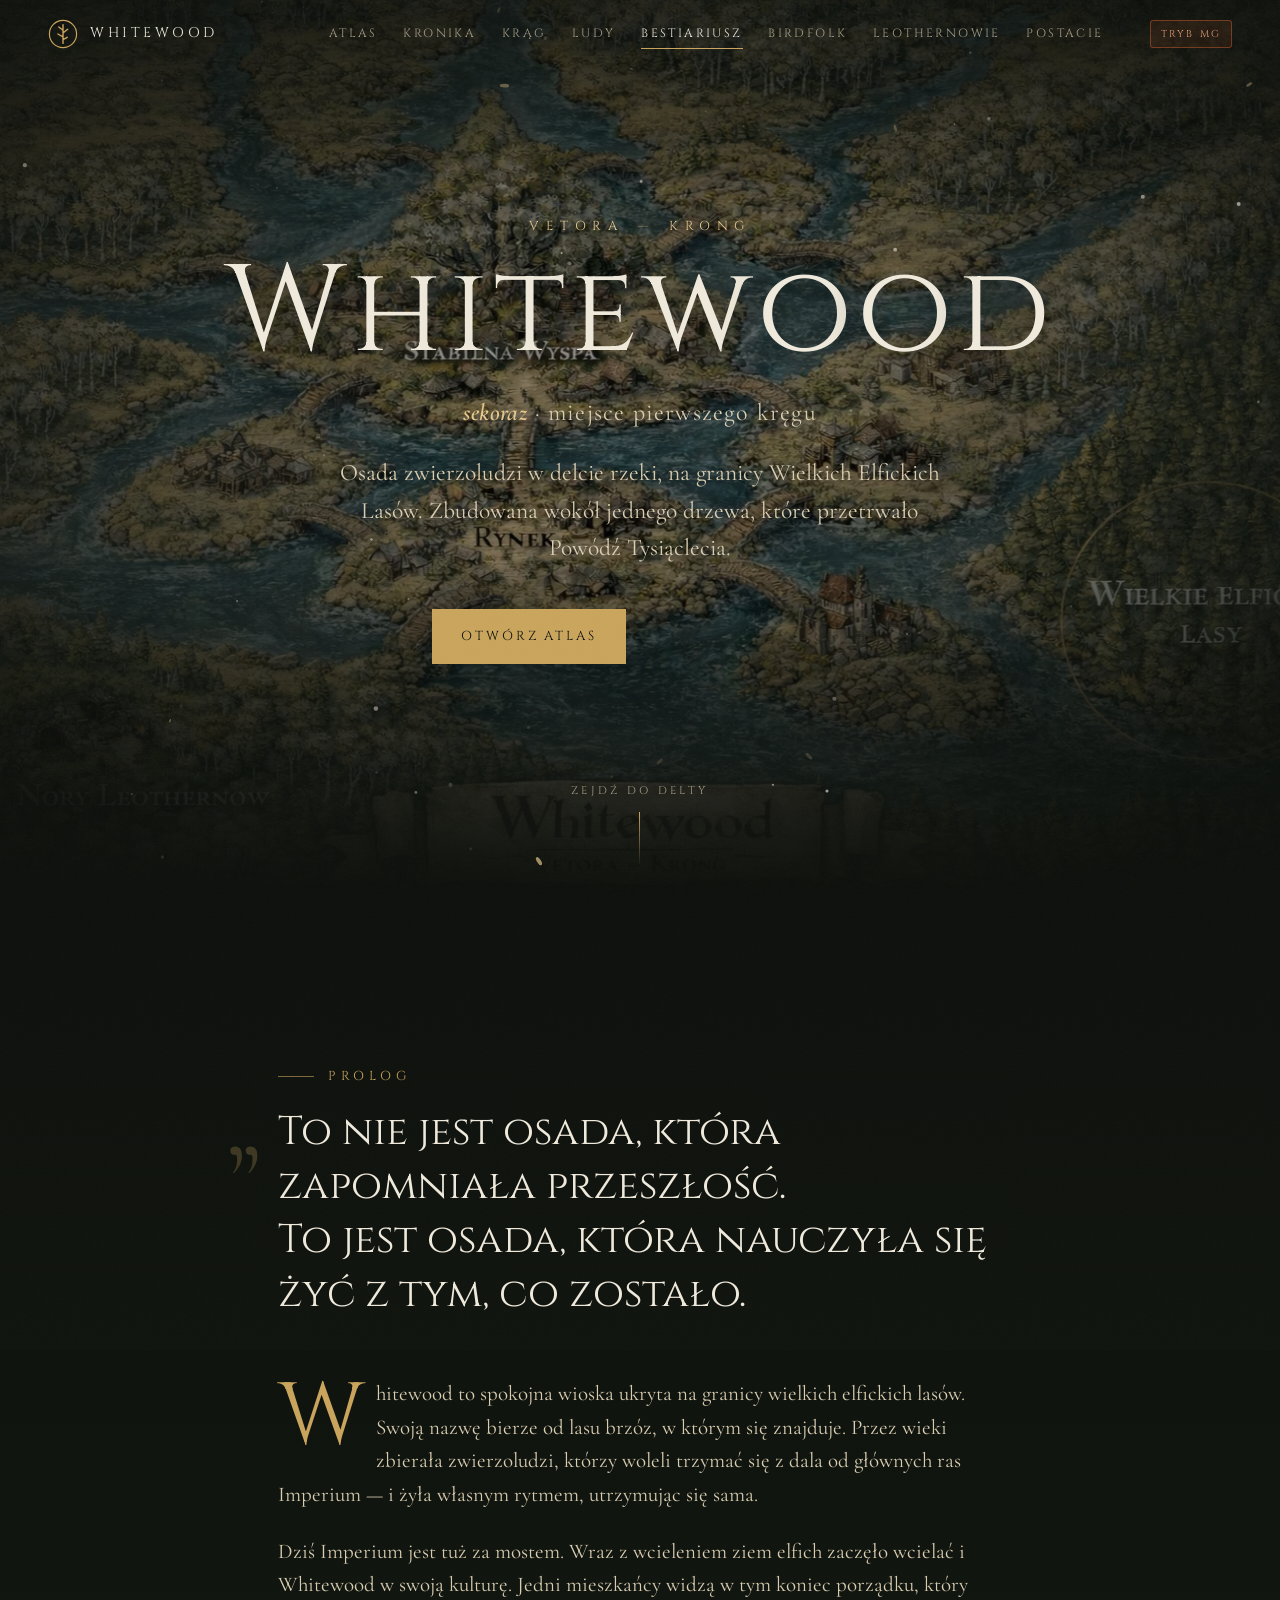
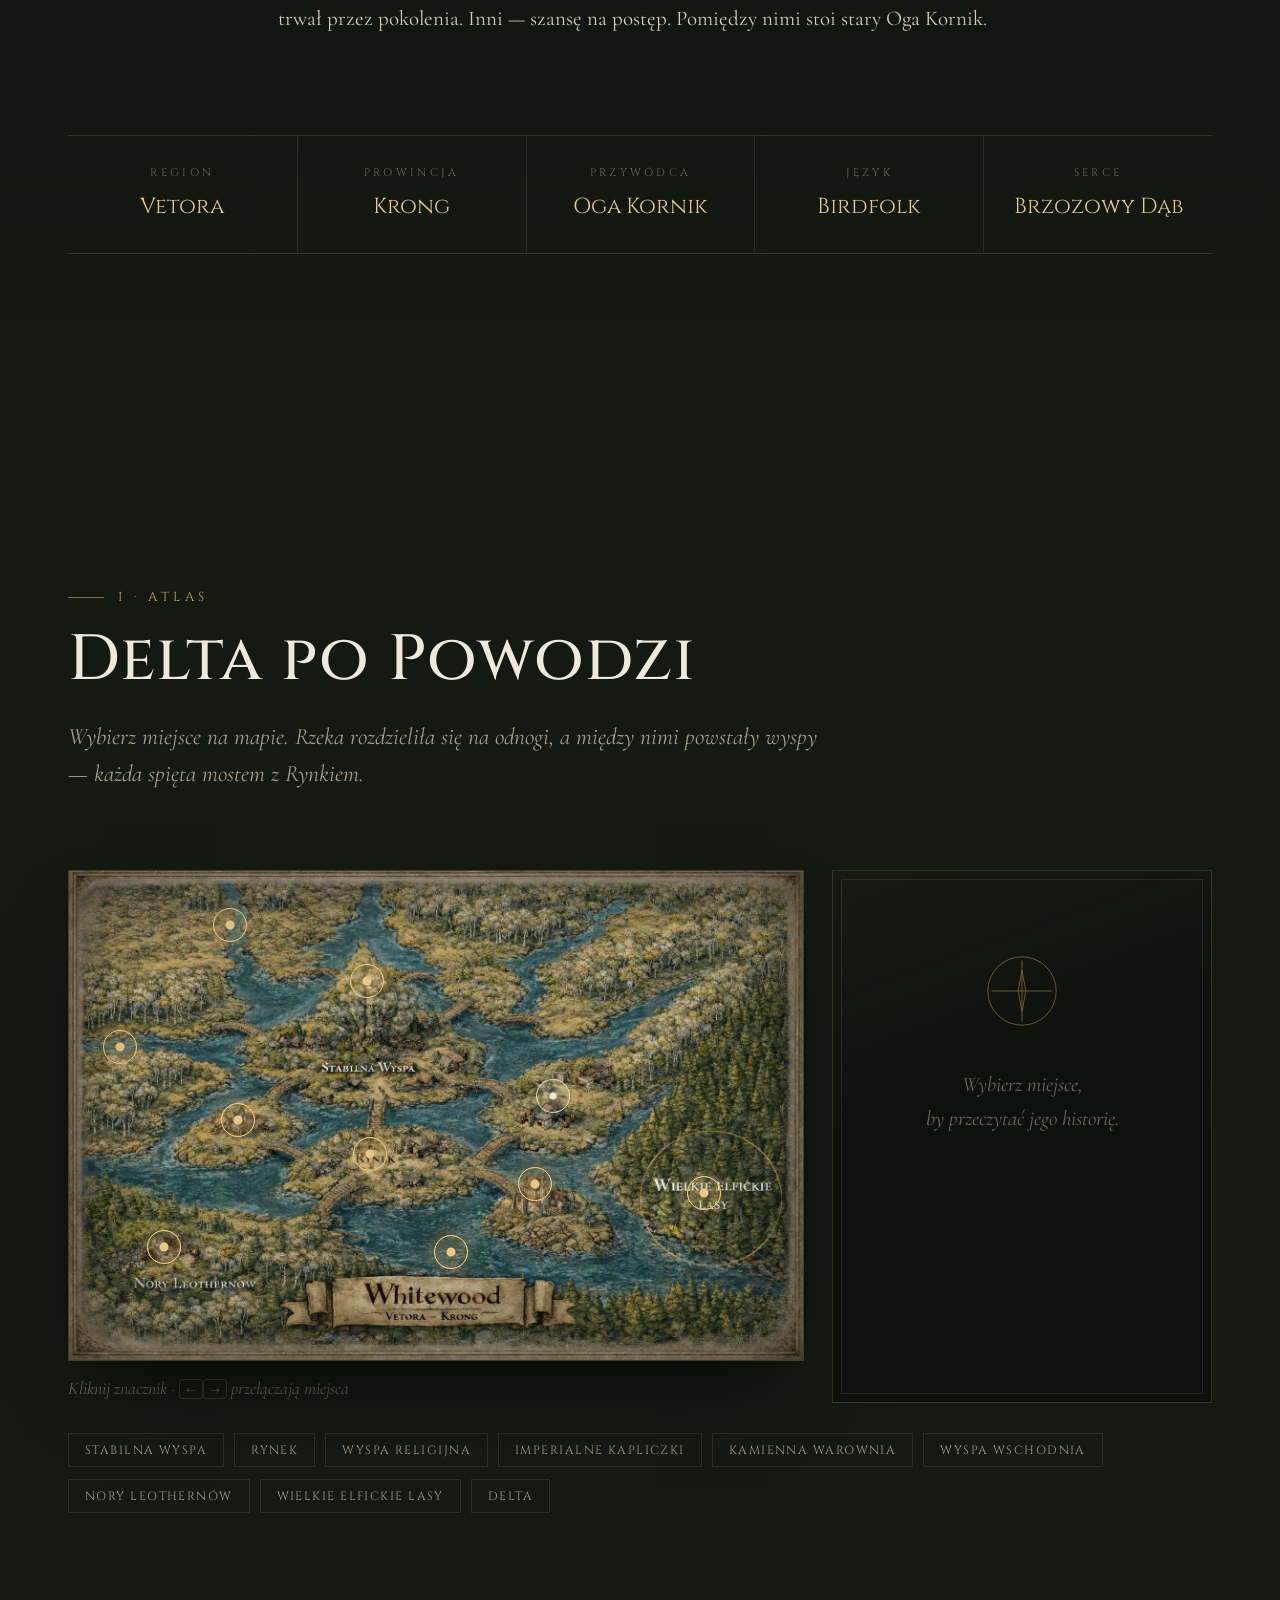
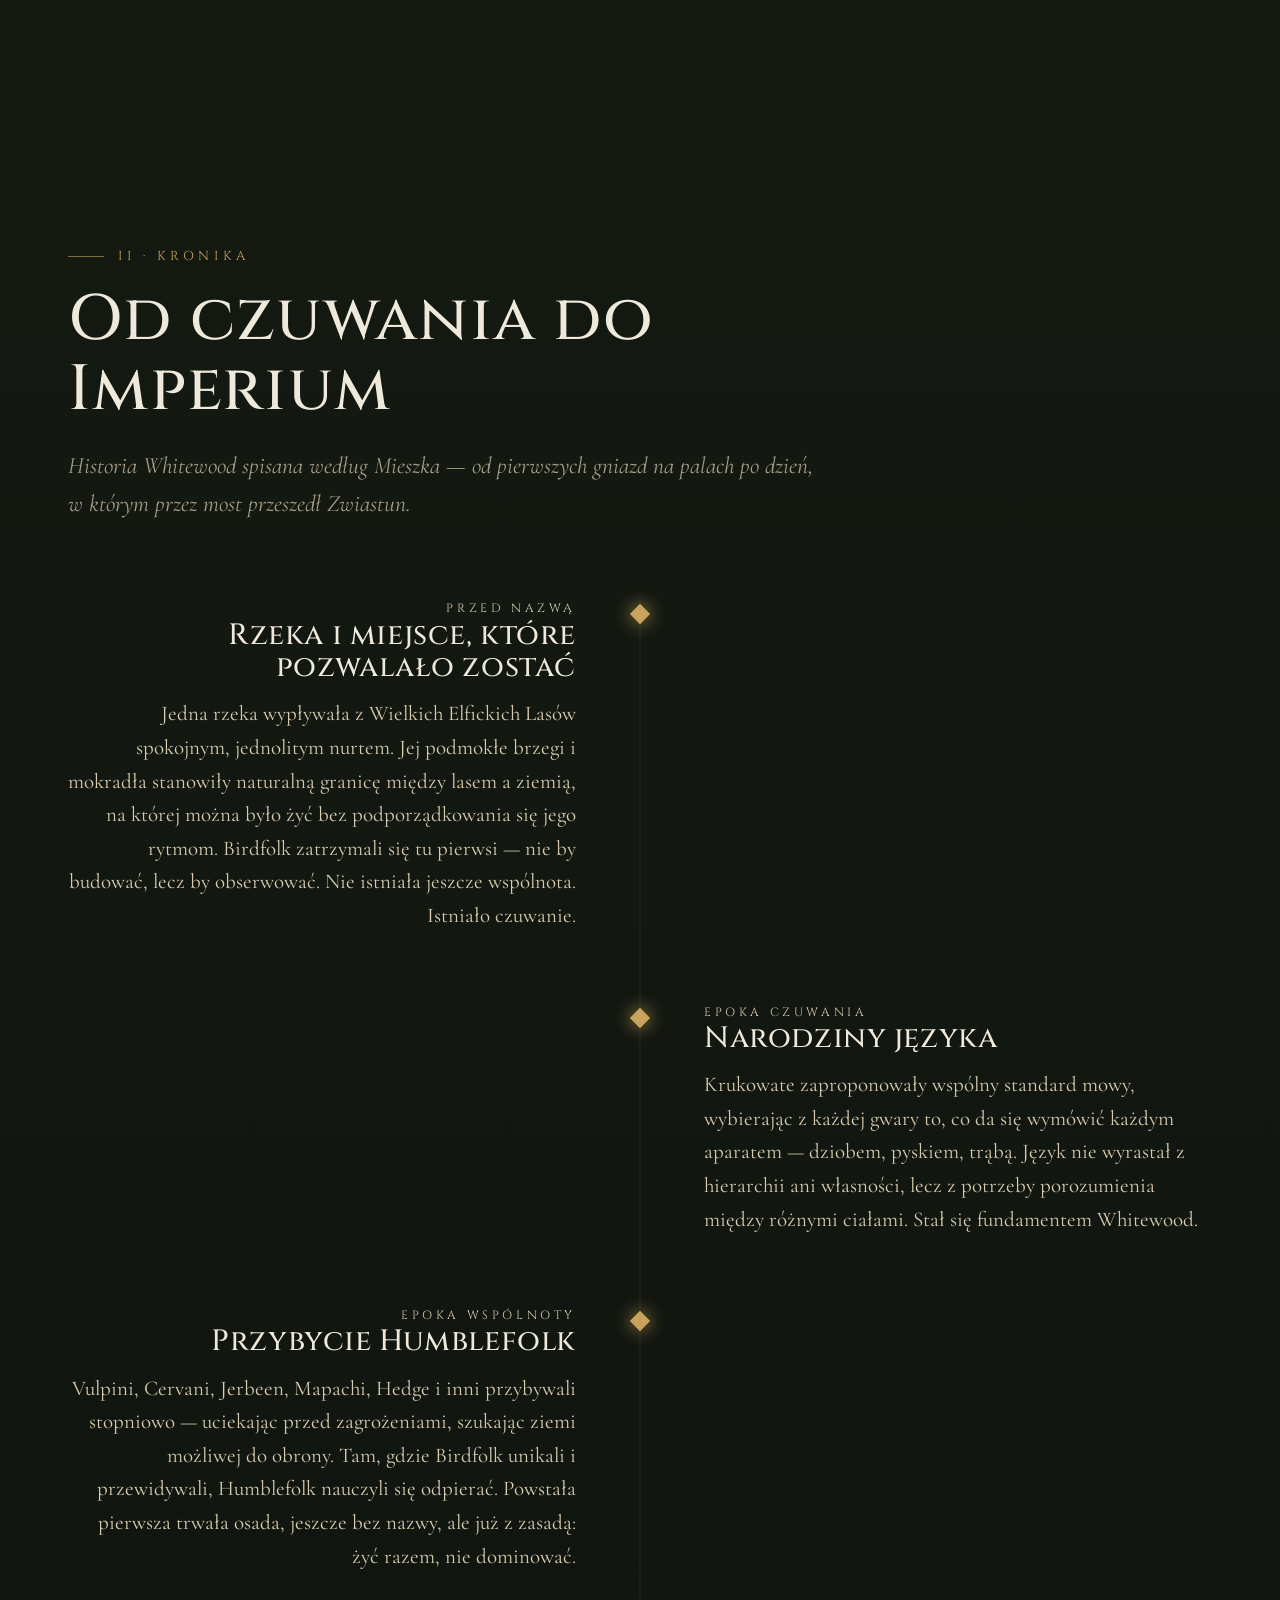
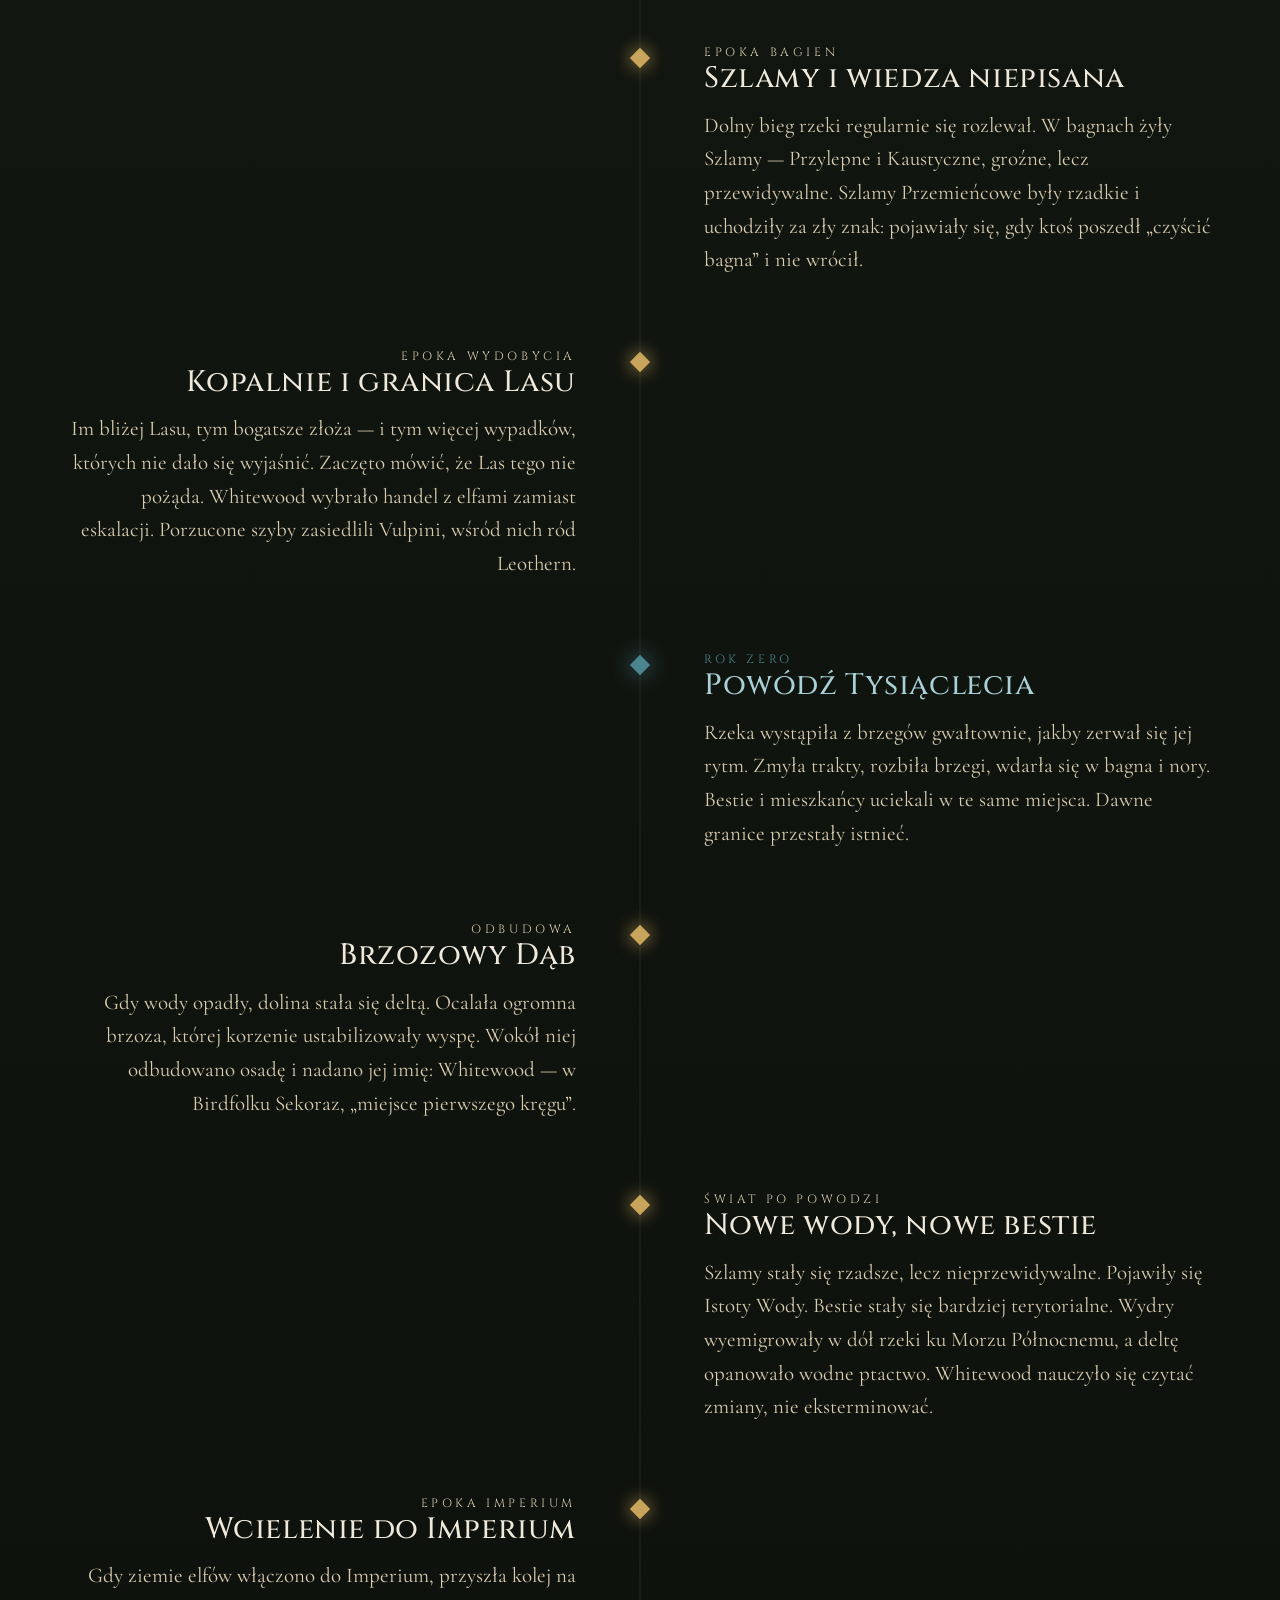
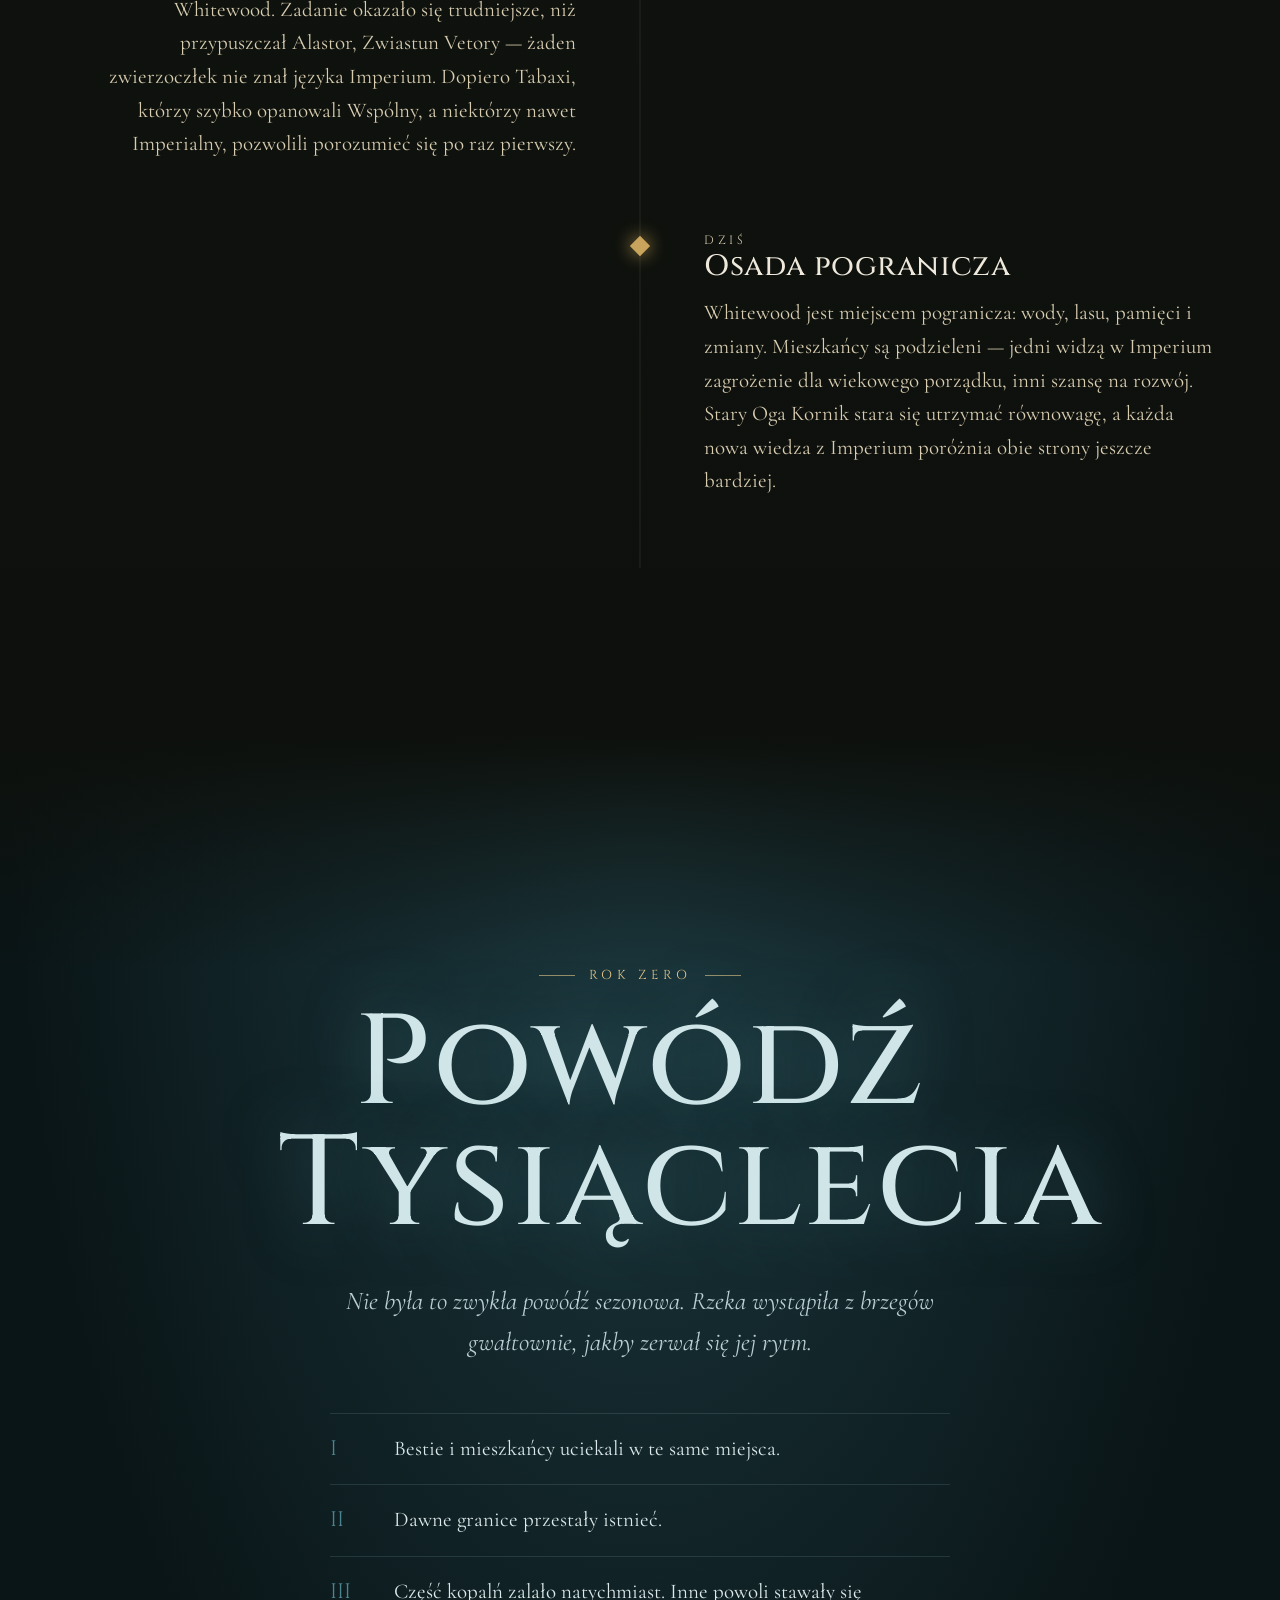
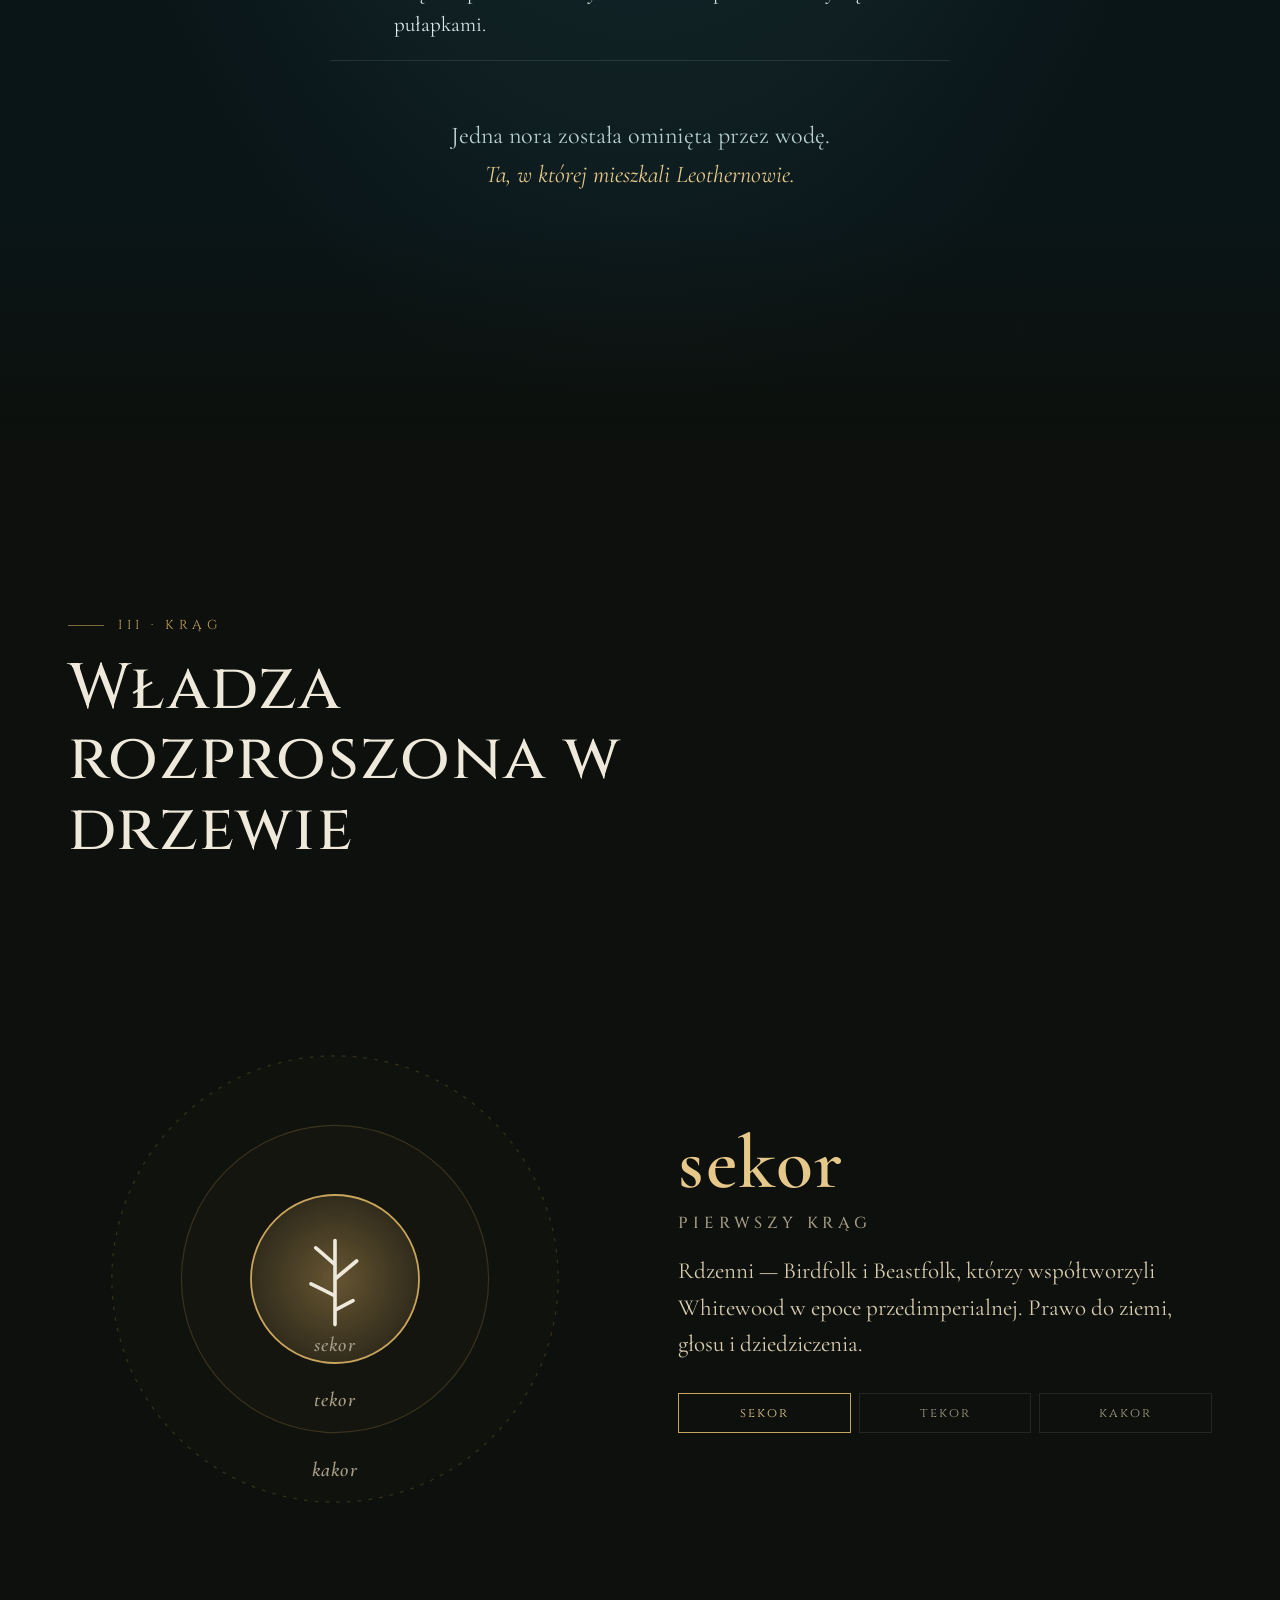
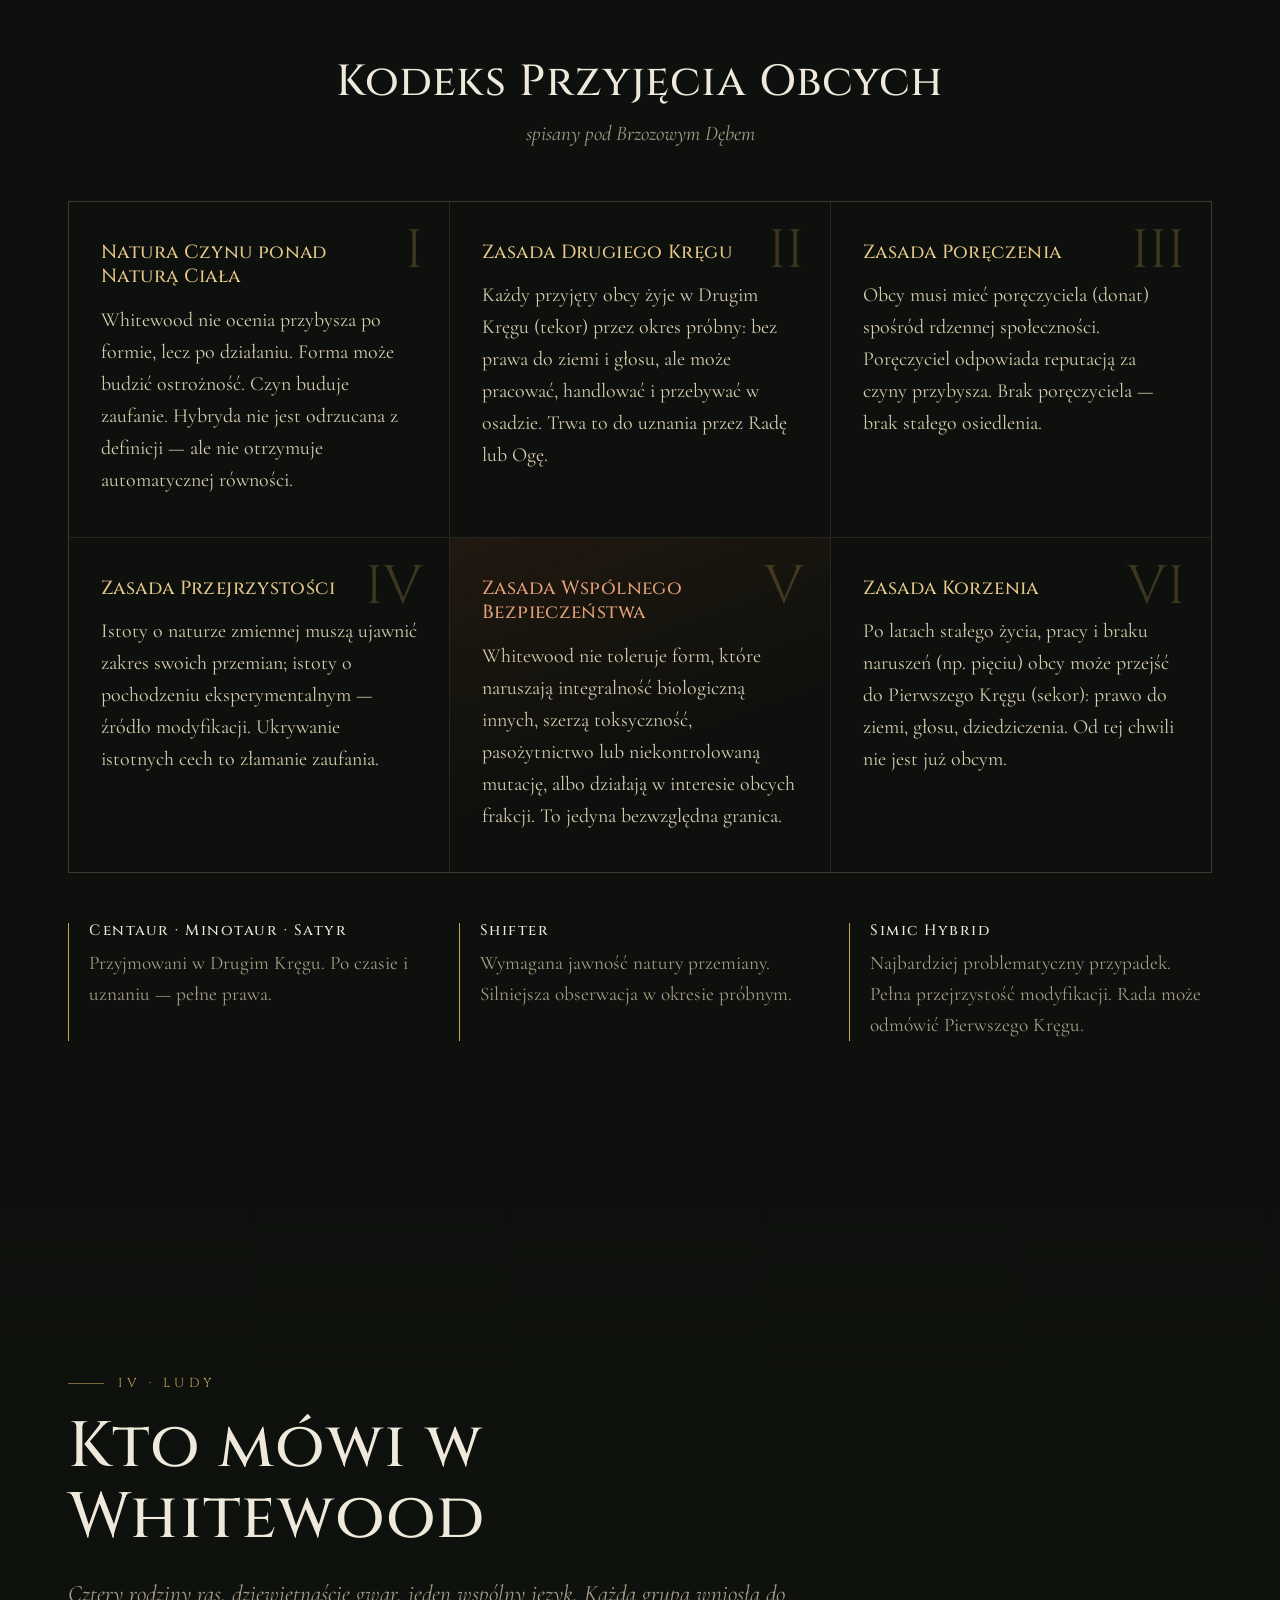
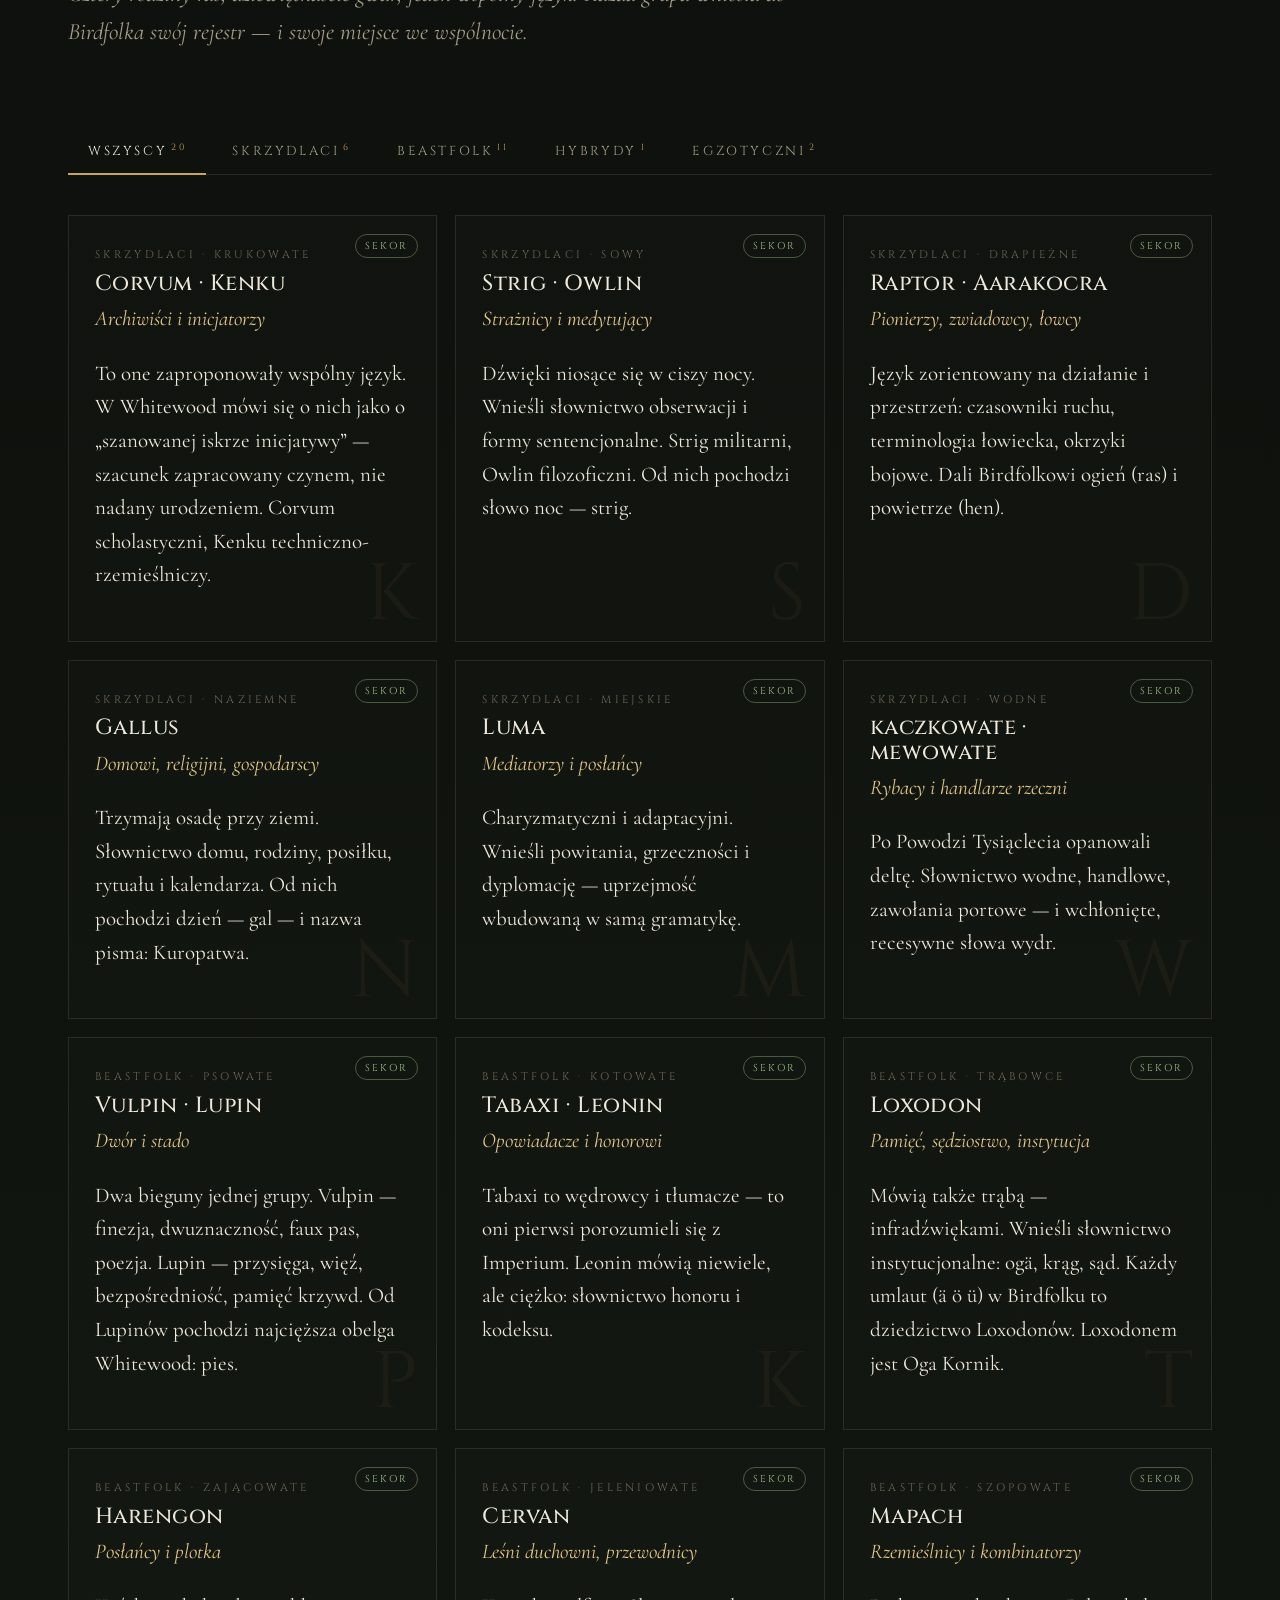
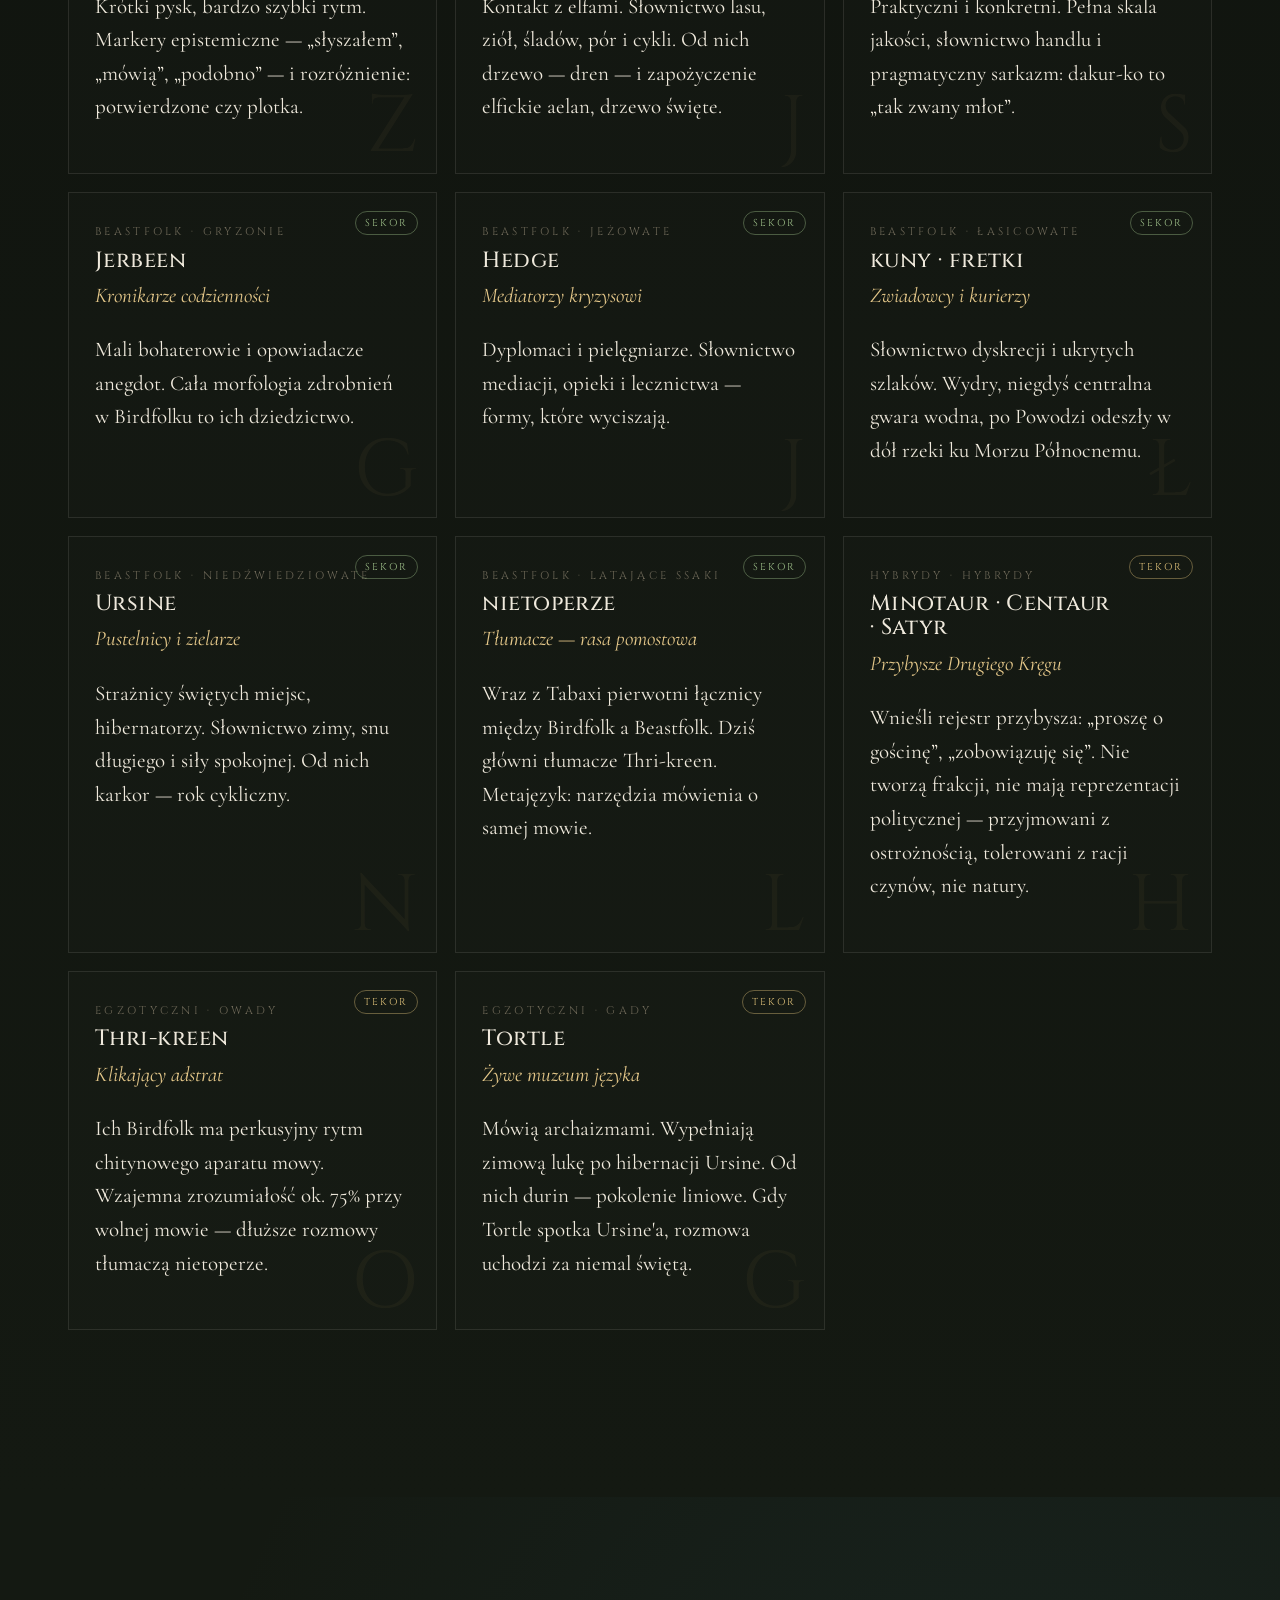
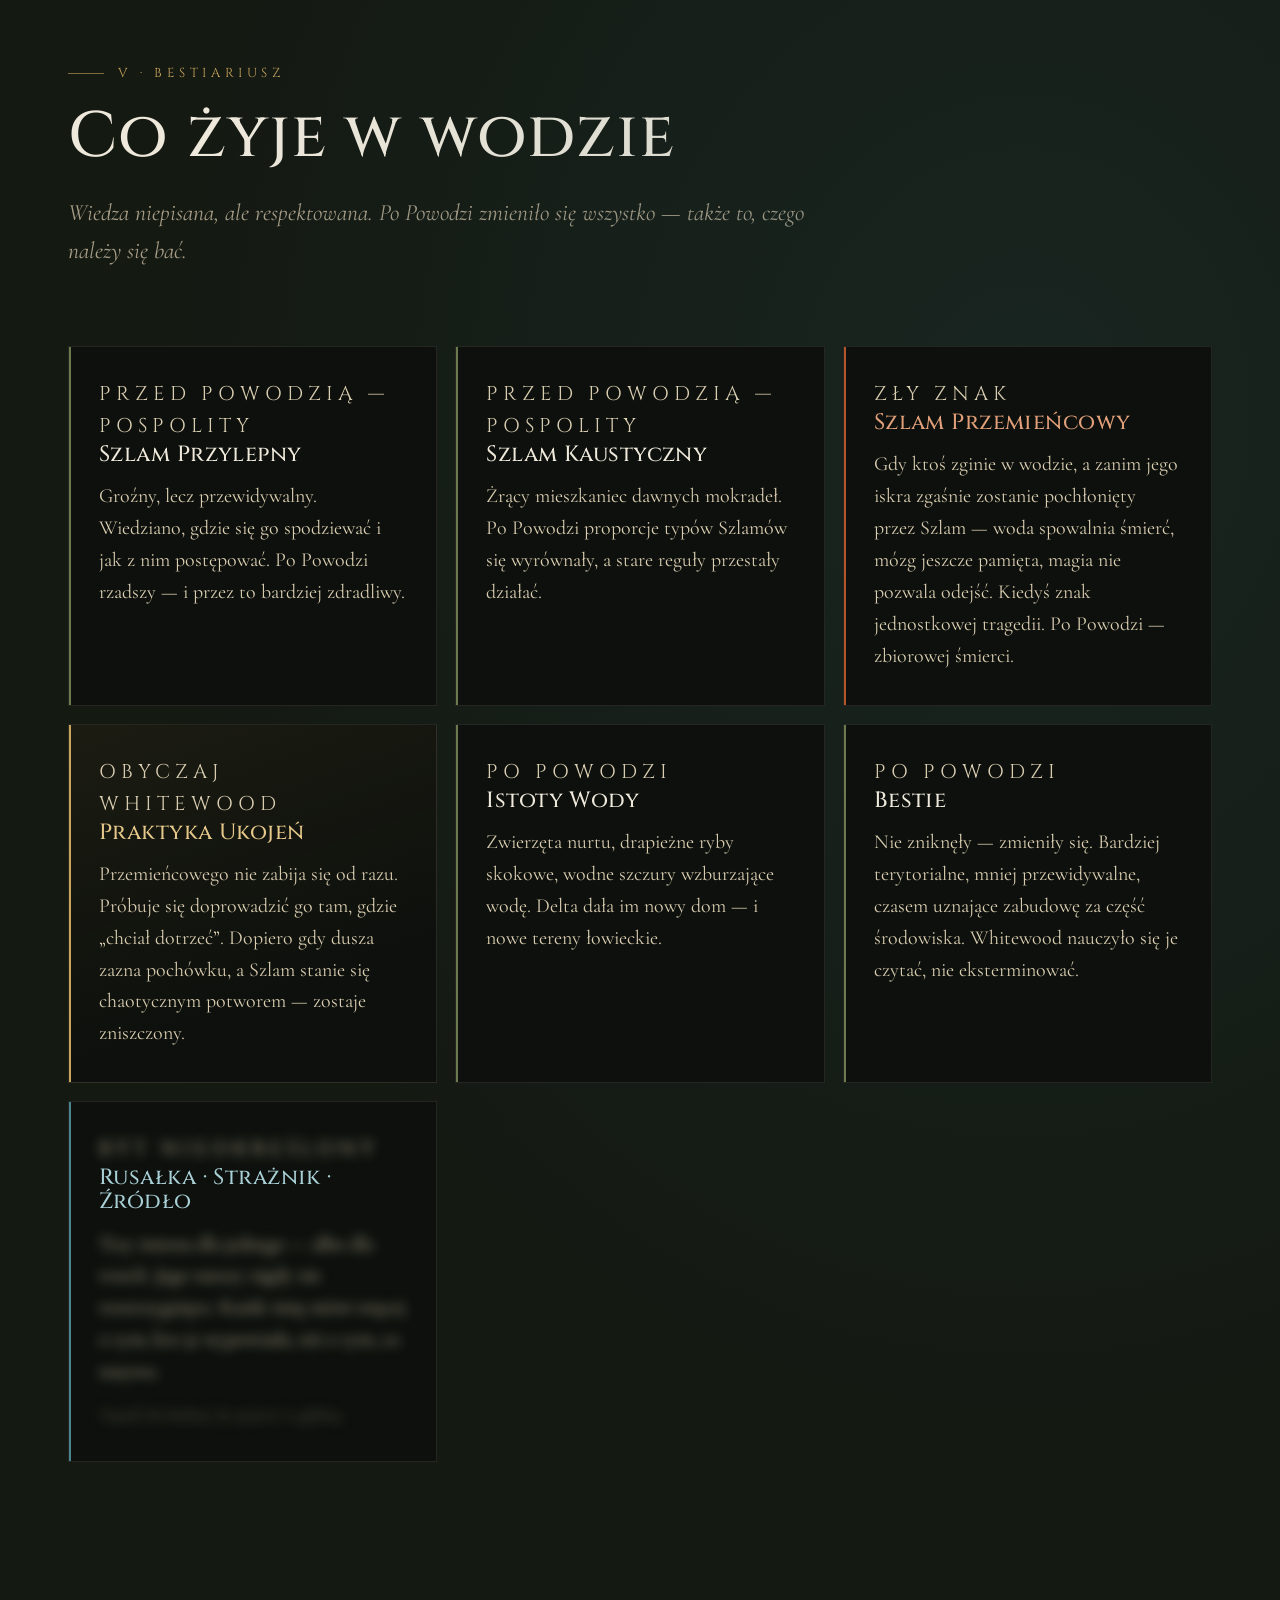
==== commit d29f0198: "Move place and dictionary lore into lore/ files with GM layer Places now live in lore/miejsca/*.md (" ====
--- a/index.html
+++ b/index.html
@@ -16,6 +16,7 @@
 <link href="https://fonts.googleapis.com/css2?family=Cinzel:wght@400;500;600;700&family=Cormorant+Garamond:ital,wght@0,400;0,500;0,600;1,400;1,500&display=swap" rel="stylesheet">
 <link rel="preload" as="image" href="assets/whitewood-map.webp">
 <link rel="stylesheet" href="css/style.css">
+<link rel="stylesheet" href="css/lore.css">
 </head>
 <body>
 
@@ -355,6 +356,7 @@
 </footer>
 
 <script src="js/data.js"></script>
+<script src="js/lore.js"></script>
 <script src="js/main.js"></script>
 </body>
 </html>
--- a/css/style.css
+++ b/css/style.css
@@ -183,7 +183,7 @@
 .hero__kicker { font-family: var(--f-display); letter-spacing: .5em; text-transform: uppercase; font-size: 13px; color: var(--gold-2); margin: 0 0 18px; }
 .hero__kicker span { opacity: .5; margin: 0 .4em; }
 .hero__title {
-  font-size: clamp(48px, 11.5vw, 172px); font-weight: 400; letter-spacing: .04em; line-height: .95; white-space: nowrap;
+  font-size: clamp(44px, 9.6vw, 150px); font-weight: 400; letter-spacing: .04em; line-height: .95; white-space: nowrap;
   color: var(--birch);
   text-shadow: 0 2px 40px rgba(0,0,0,.6), 0 0 80px rgba(201,164,92,.18);
 }
--- a/css/lore.css
+++ b/css/lore.css
@@ -0,0 +1,41 @@
+/* =========================================================
+   LORE Z PLIKÓW — sekcje miejsca, tryb MG, statusy
+   ========================================================= */
+.atlas__panel { align-self: start; max-height: min(86vh, 900px); overflow-y: auto; scrollbar-color: var(--moss) transparent; }
+@media (max-width: 1020px) { .atlas__panel { max-height: none; } }
+.place__lead p { color: var(--parch); margin: 0 0 1em; font-size: .98em; }
+.place__status { display: inline-block; margin-left: 8px; padding: 1px 8px; border: 1px dashed currentColor; border-radius: 99px; font-size: 10px; letter-spacing: .15em; color: var(--muted); vertical-align: 2px; }
+.place__sec { border-top: 1px solid var(--line-2); }
+.place__sec summary {
+  list-style: none; cursor: pointer; padding: 14px 0; display: flex; align-items: center; gap: 10px;
+  font-family: var(--f-display); font-size: 13px; letter-spacing: .18em; text-transform: uppercase; color: var(--birch);
+}
+.place__sec summary::-webkit-details-marker { display: none; }
+.place__sec summary::after { content: "+"; margin-left: auto; color: var(--gold); font-size: 18px; transition: transform .3s var(--ease); }
+.place__sec[open] summary::after { transform: rotate(45deg); }
+.place__body { padding: 0 0 14px; font-size: .95em; }
+.place__body p { color: var(--parch); margin: 0 0 .8em; }
+.place__body ul { margin: 0 0 .8em; padding-left: 1.1em; color: var(--parch); }
+.place__body li { margin-bottom: .35em; }
+.place__body li::marker { color: var(--gold); }
+.place__body strong { color: var(--birch); font-weight: 600; }
+.place code.native { font-family: var(--f-body); font-weight: 600; font-style: italic; color: var(--gold-2); font-size: 1em; letter-spacing: .02em; }
+.gm-tag { font-family: var(--f-display); font-size: 9px; letter-spacing: .2em; padding: 2px 7px; border-radius: 3px; background: rgba(179,84,42,.18); color: #e1a07a; border: 1px solid rgba(179,84,42,.45); }
+.place__sec--gm { background: linear-gradient(90deg, rgba(179,84,42,.07), transparent 70%); margin-inline: -12px; padding-inline: 12px; border-left: 2px solid rgba(179,84,42,.55); border-top-color: rgba(179,84,42,.2); }
+.place__sec--gm summary { color: #e8c3ab; }
+.chk { display: inline-block; width: .8em; height: .8em; border: 1px solid var(--muted); margin-right: .45em; vertical-align: -1px; }
+.chk--done { background: var(--gold); border-color: var(--gold); }
+
+.mode-badge {
+  margin-left: auto; margin-right: 14px; text-decoration: none; white-space: nowrap;
+  font-family: var(--f-display); font-size: 10px; letter-spacing: .22em; text-transform: uppercase;
+  color: #e1a07a; border: 1px solid rgba(179,84,42,.55); padding: 5px 10px; border-radius: 3px; background: rgba(179,84,42,.12);
+}
+.mode-badge:hover { background: rgba(179,84,42,.25); }
+@media (min-width: 961px) { .mode-badge { order: 3; margin: 0 0 0 22px; } .nav__links { order: 2; margin-left: auto; } }
+
+.word { position: relative; }
+.word--prop { background: linear-gradient(160deg, rgba(229,200,138,.06), transparent 60%), var(--ink); }
+.word__status { position: absolute; top: 12px; right: 12px; font-style: normal; font-size: 10px; font-family: var(--f-display); letter-spacing: .15em; text-transform: uppercase; color: var(--muted); border: 1px dashed var(--faint); padding: 1px 6px; border-radius: 99px; }
+.chips .chip--prop { border-style: dashed; }
+.lore-error { padding: 24px; color: #e1a07a; font-style: italic; grid-column: 1 / -1; }
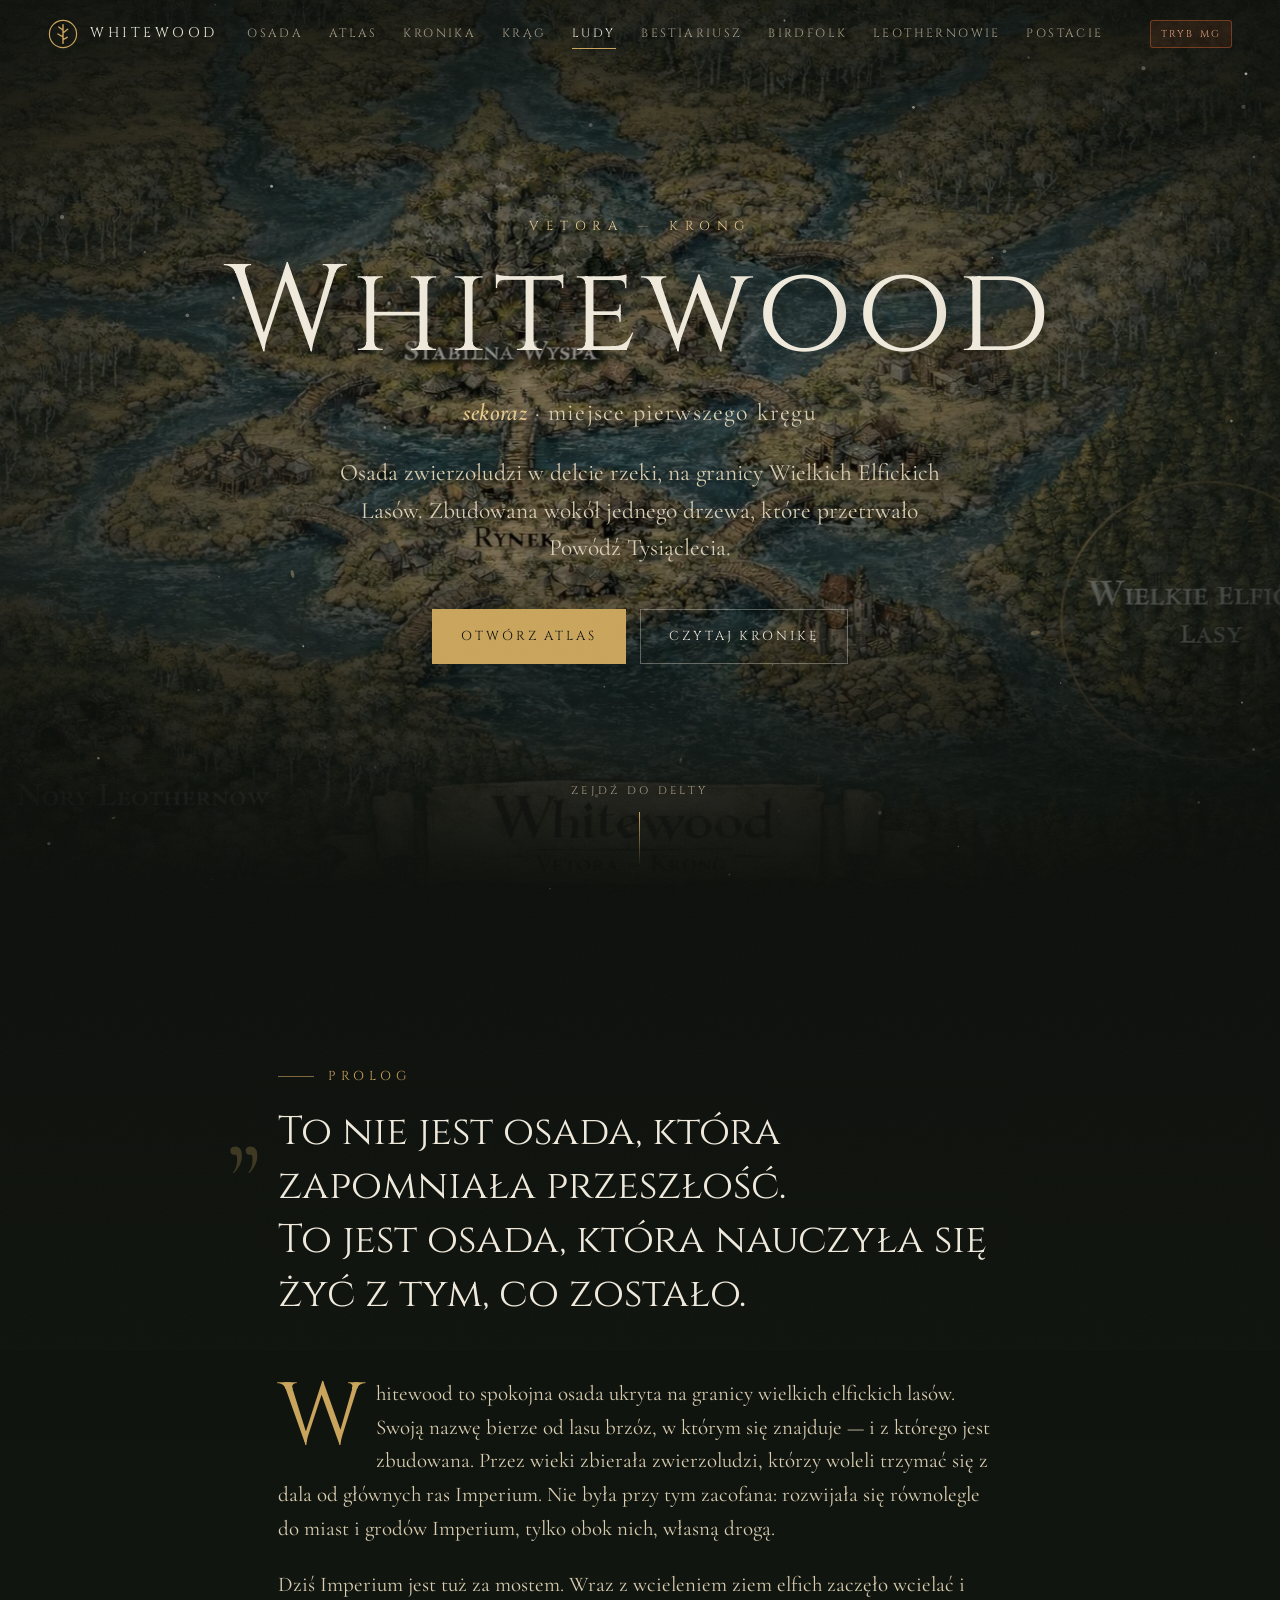
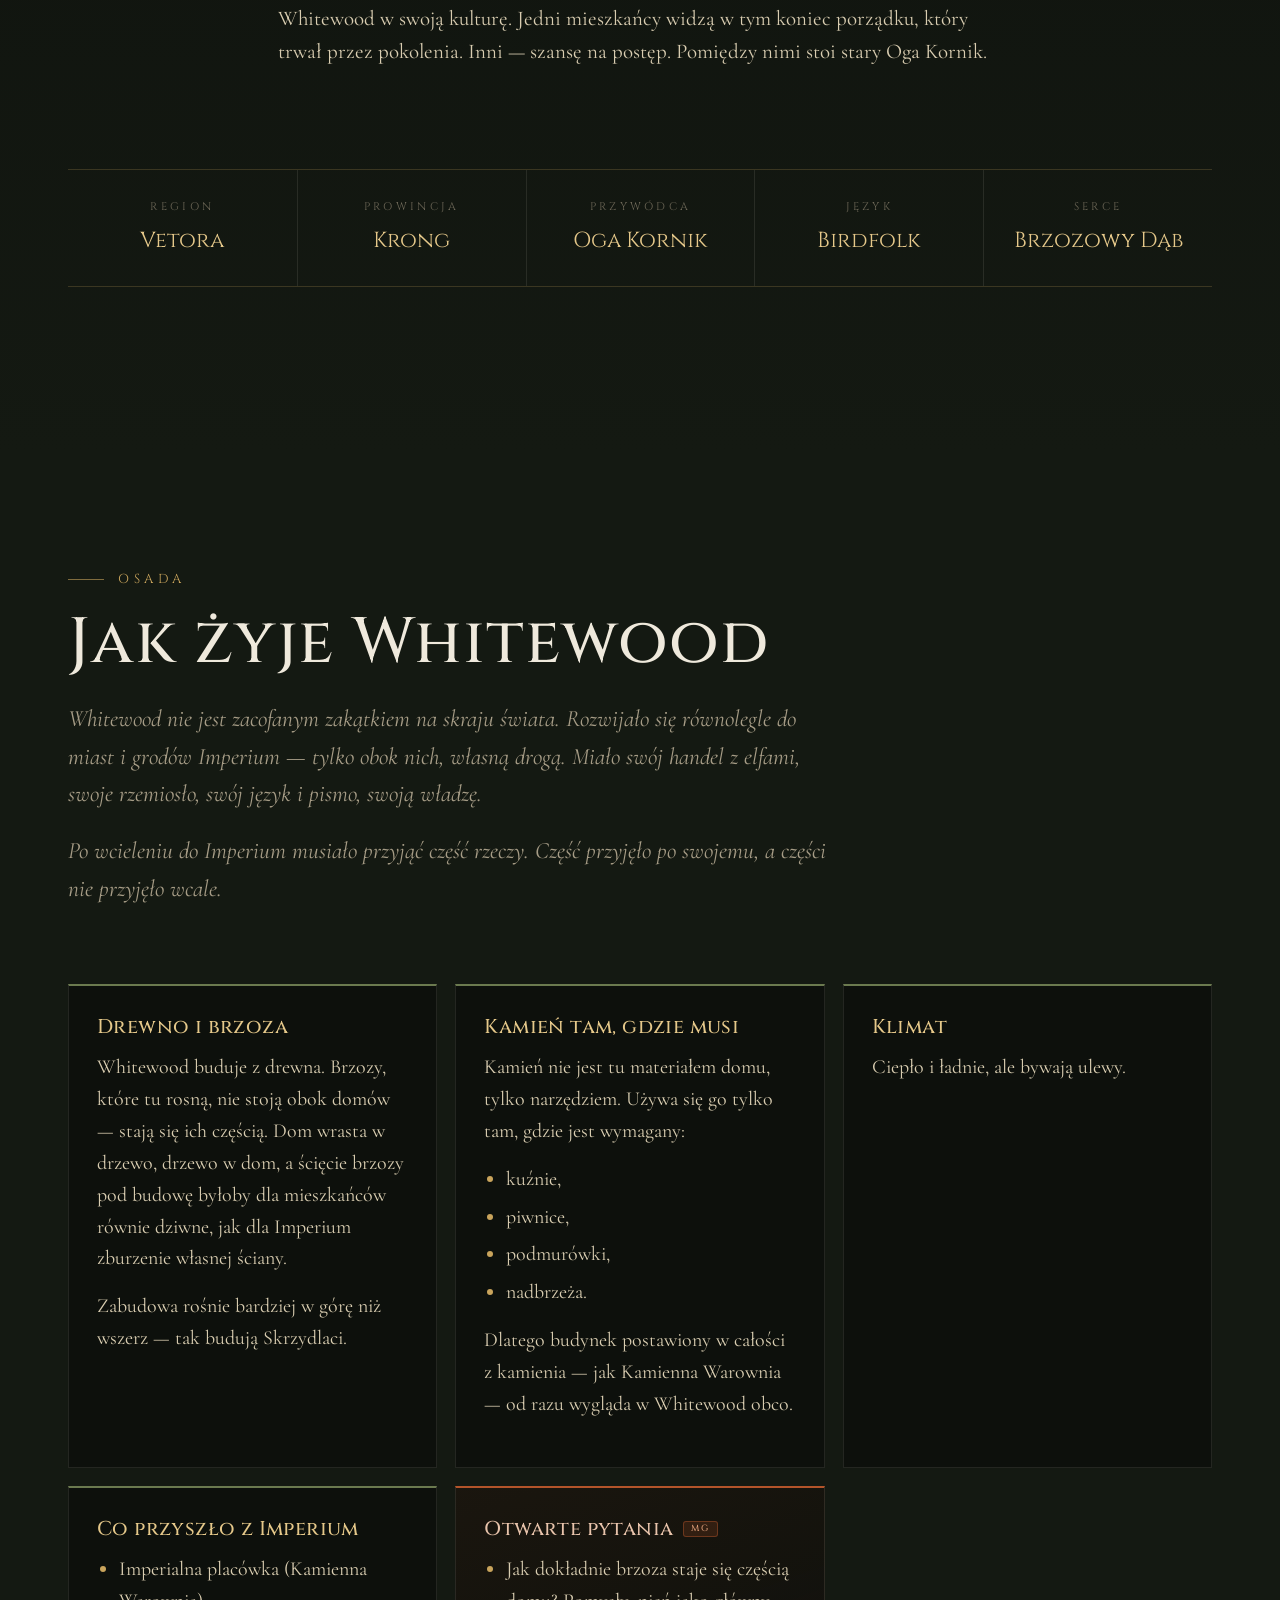
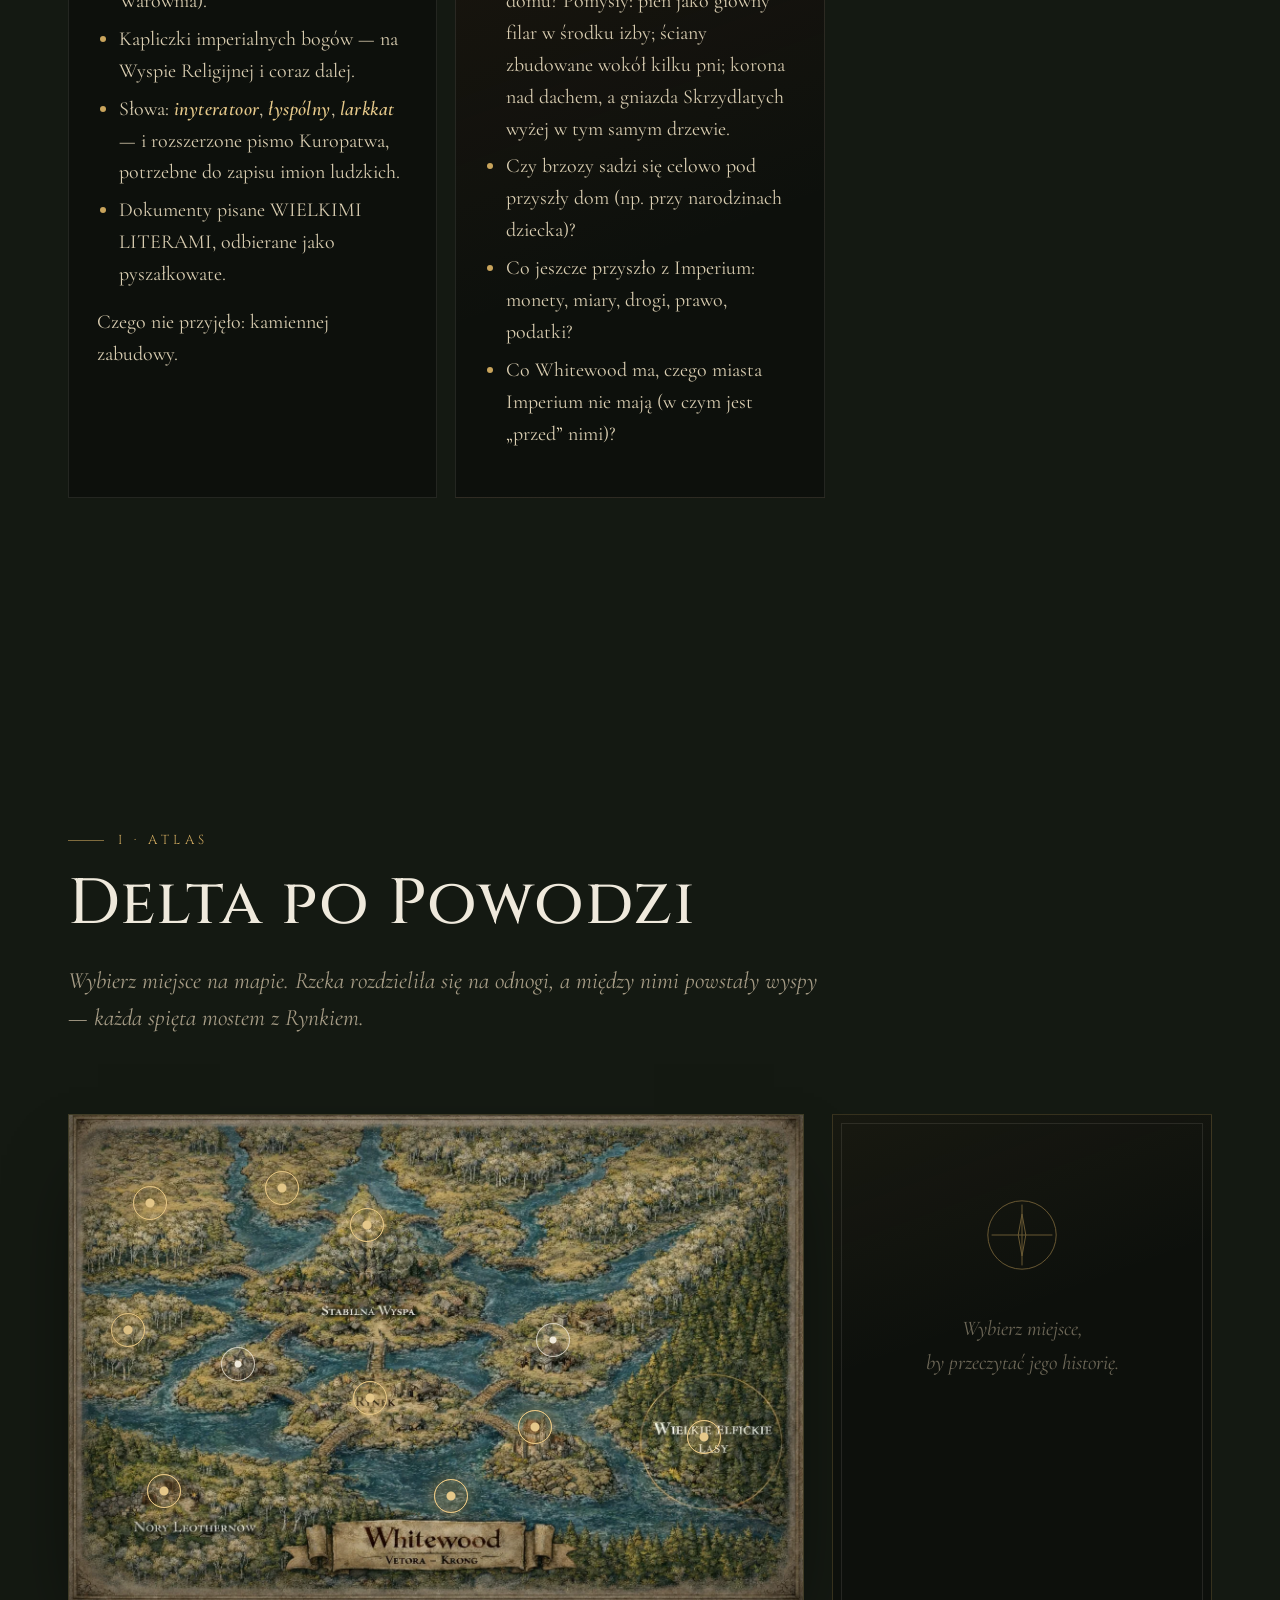
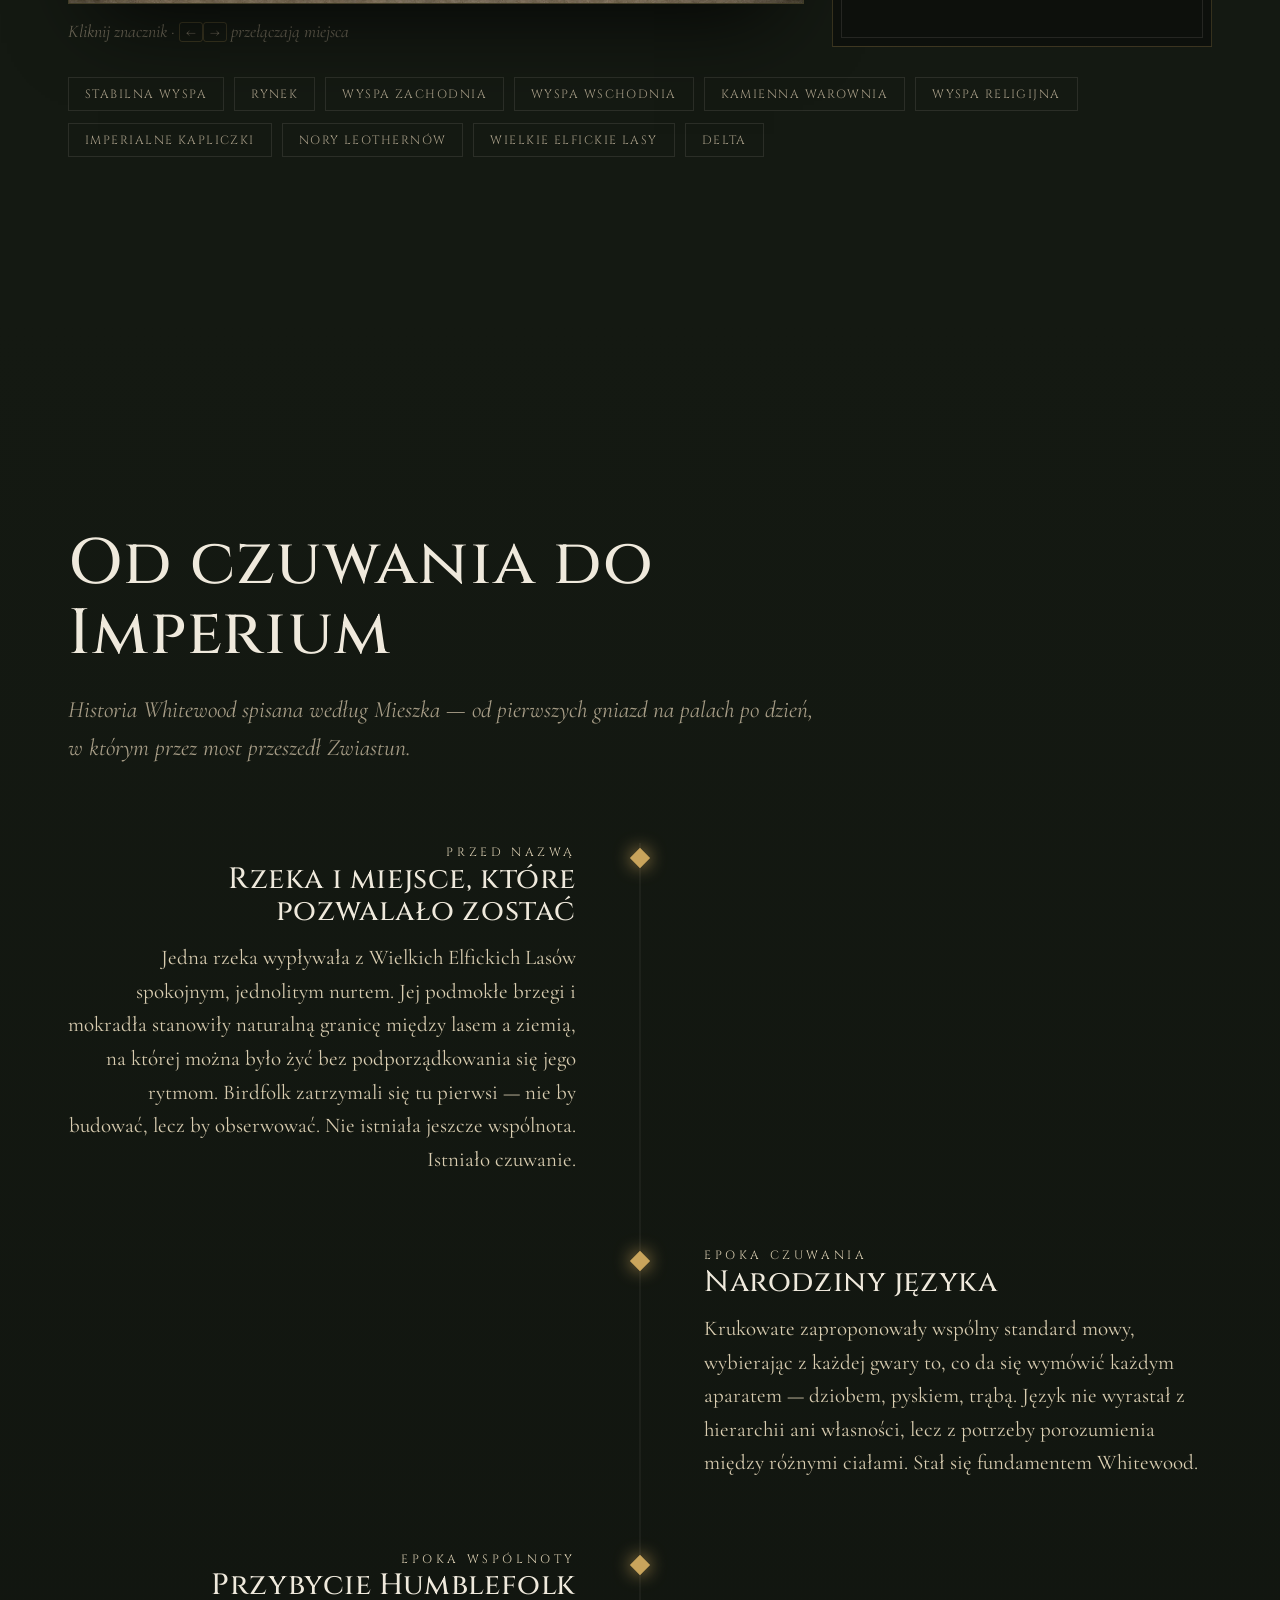
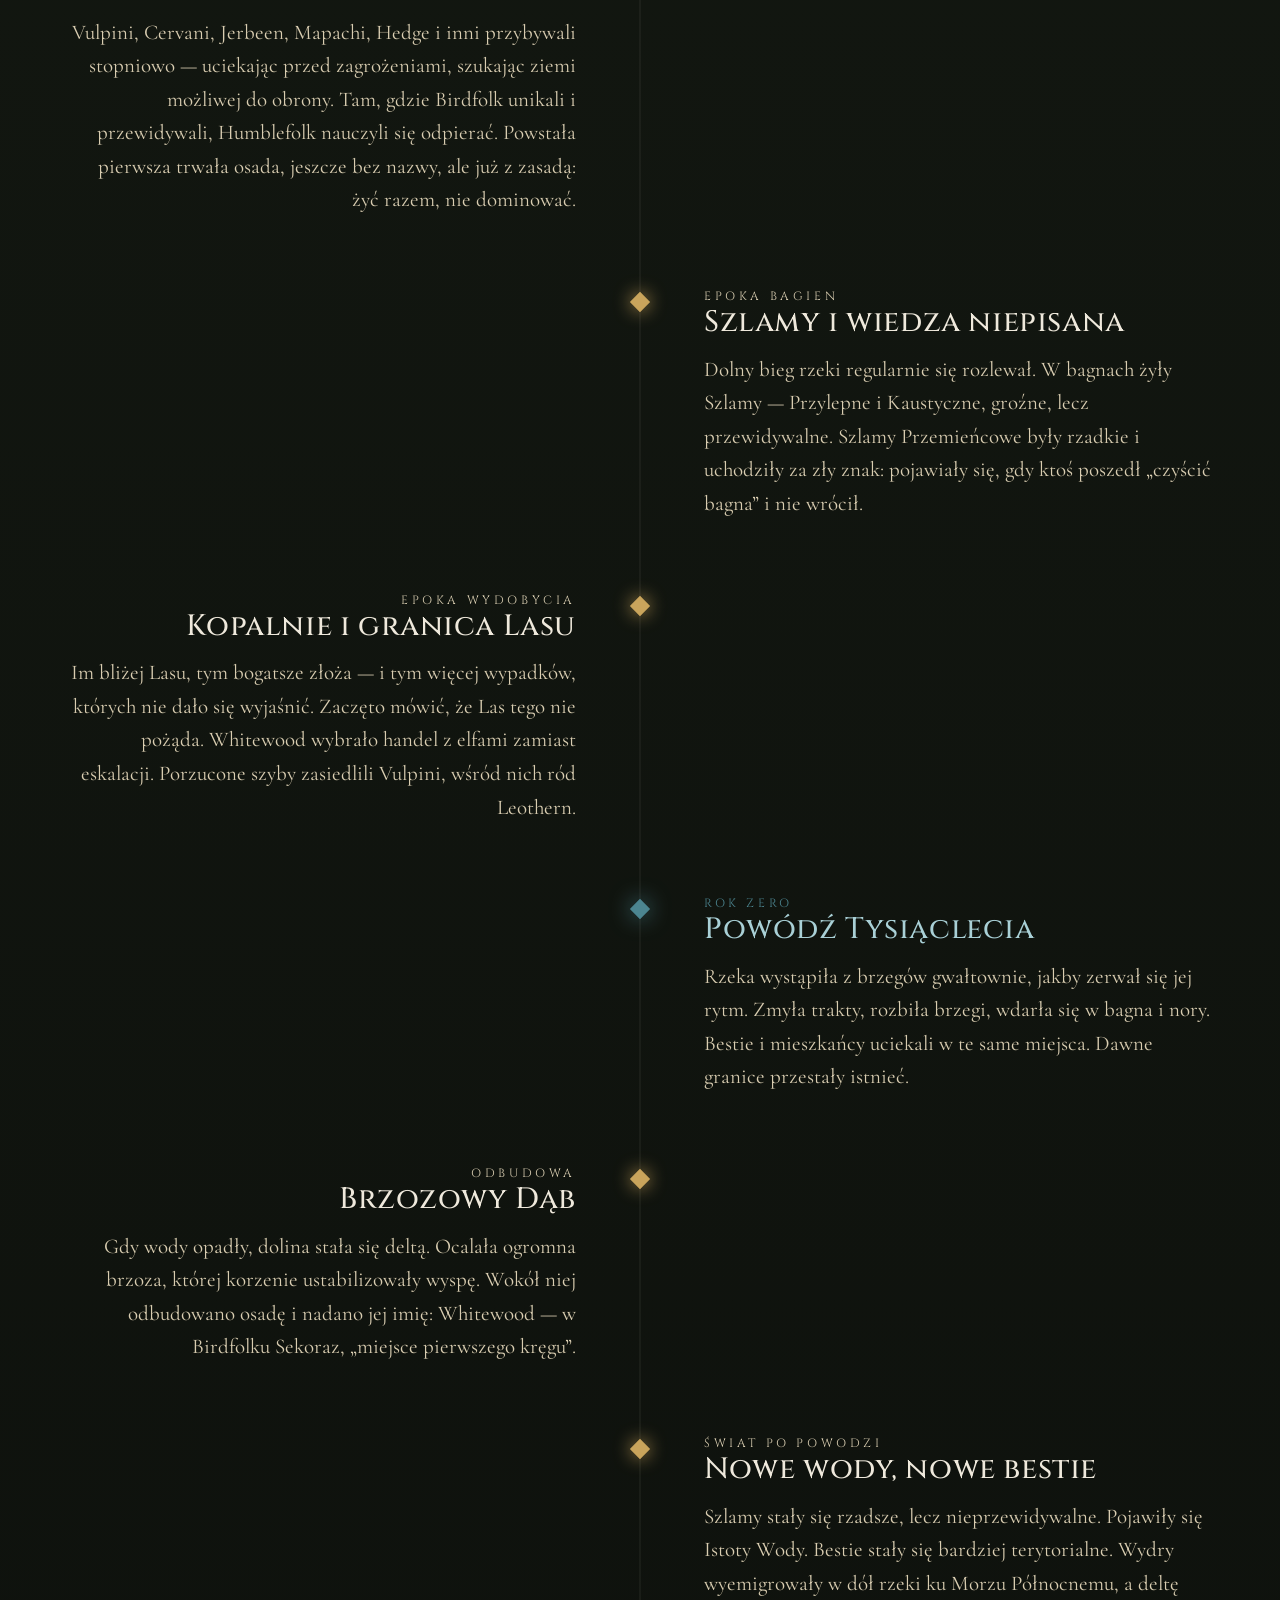
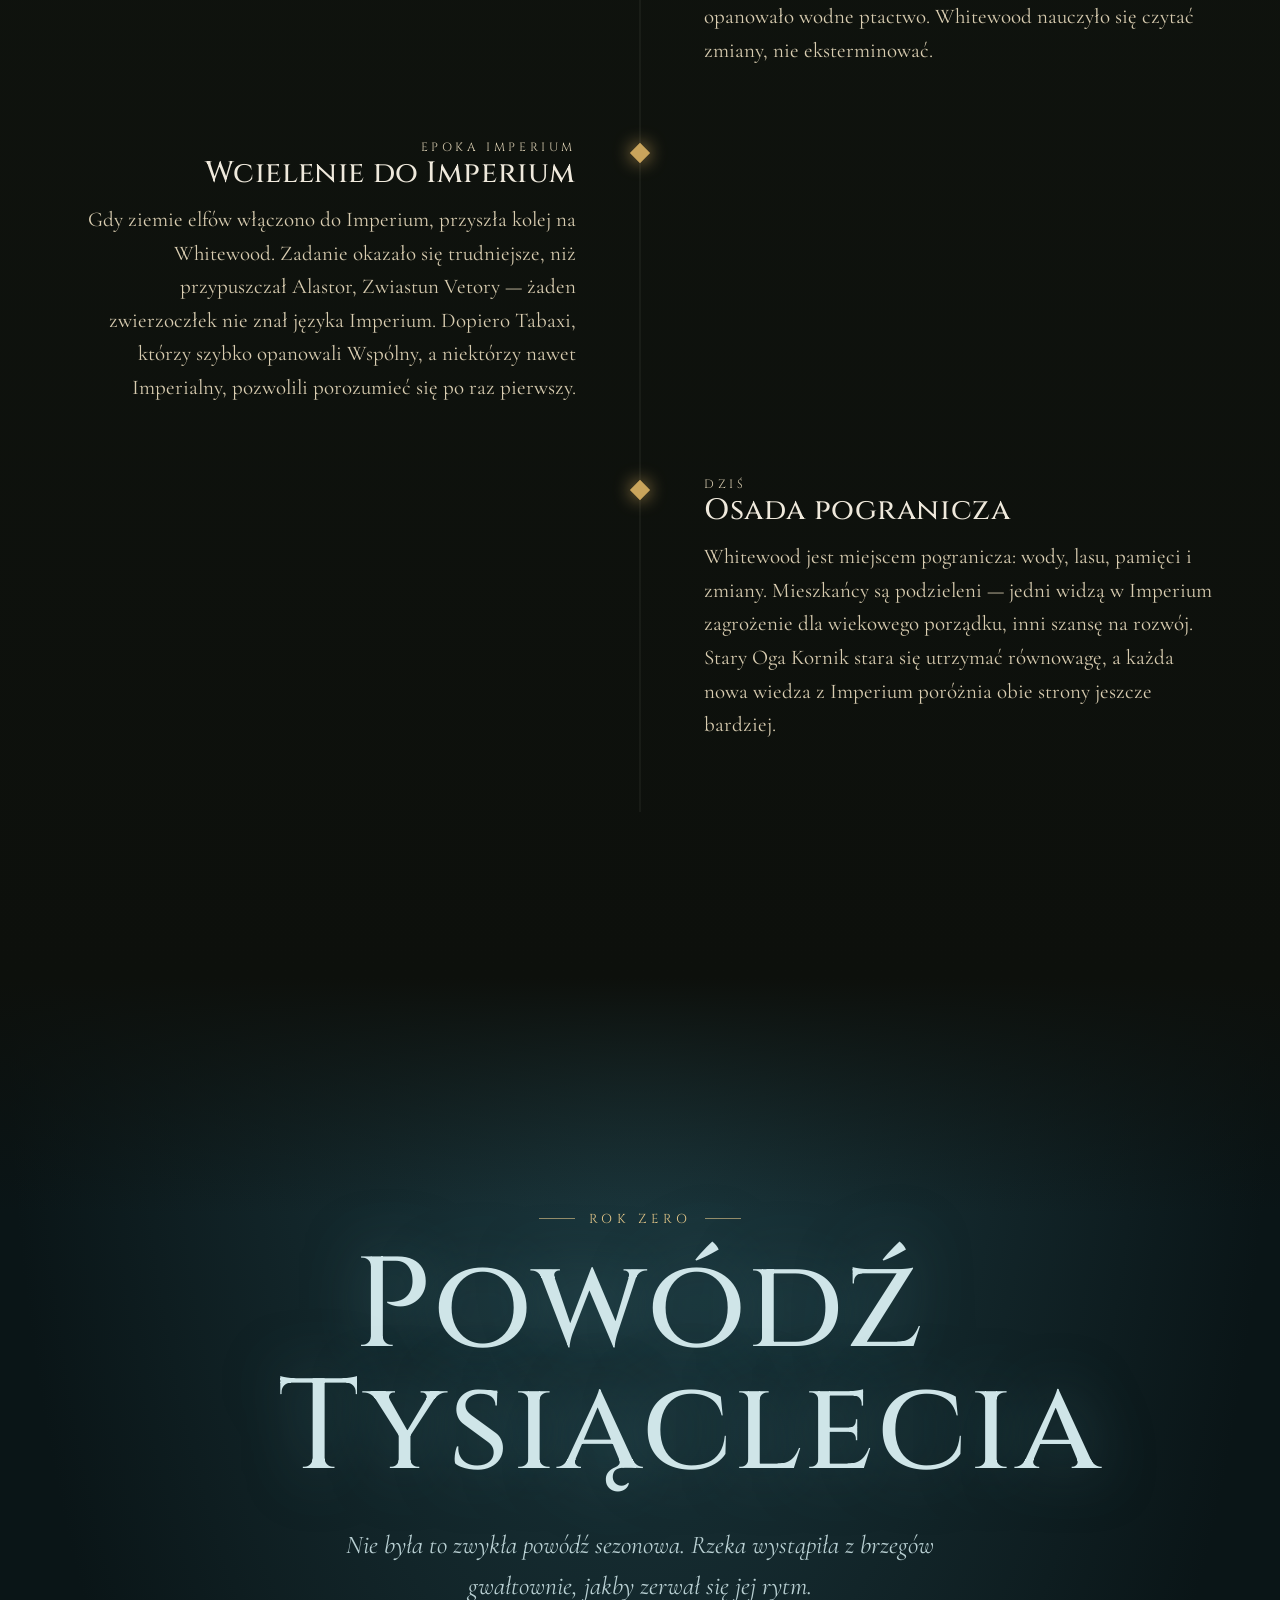
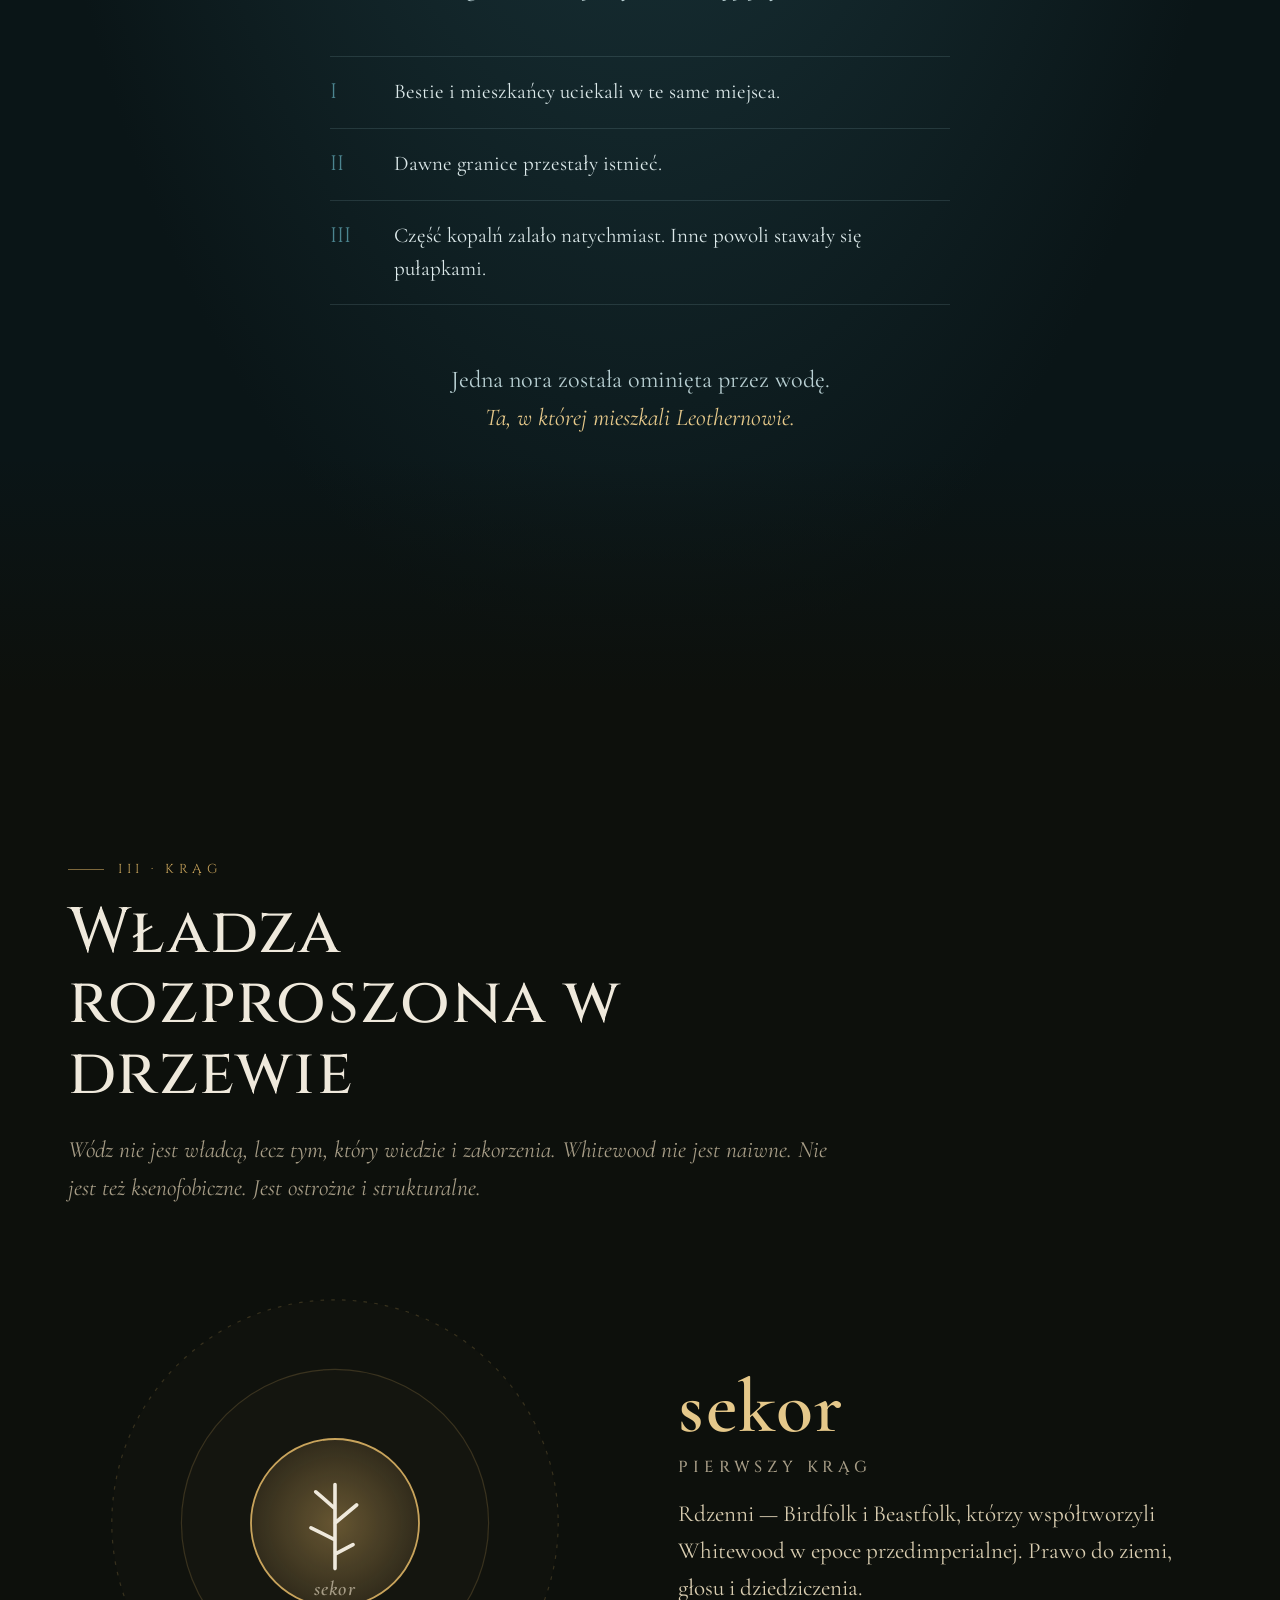
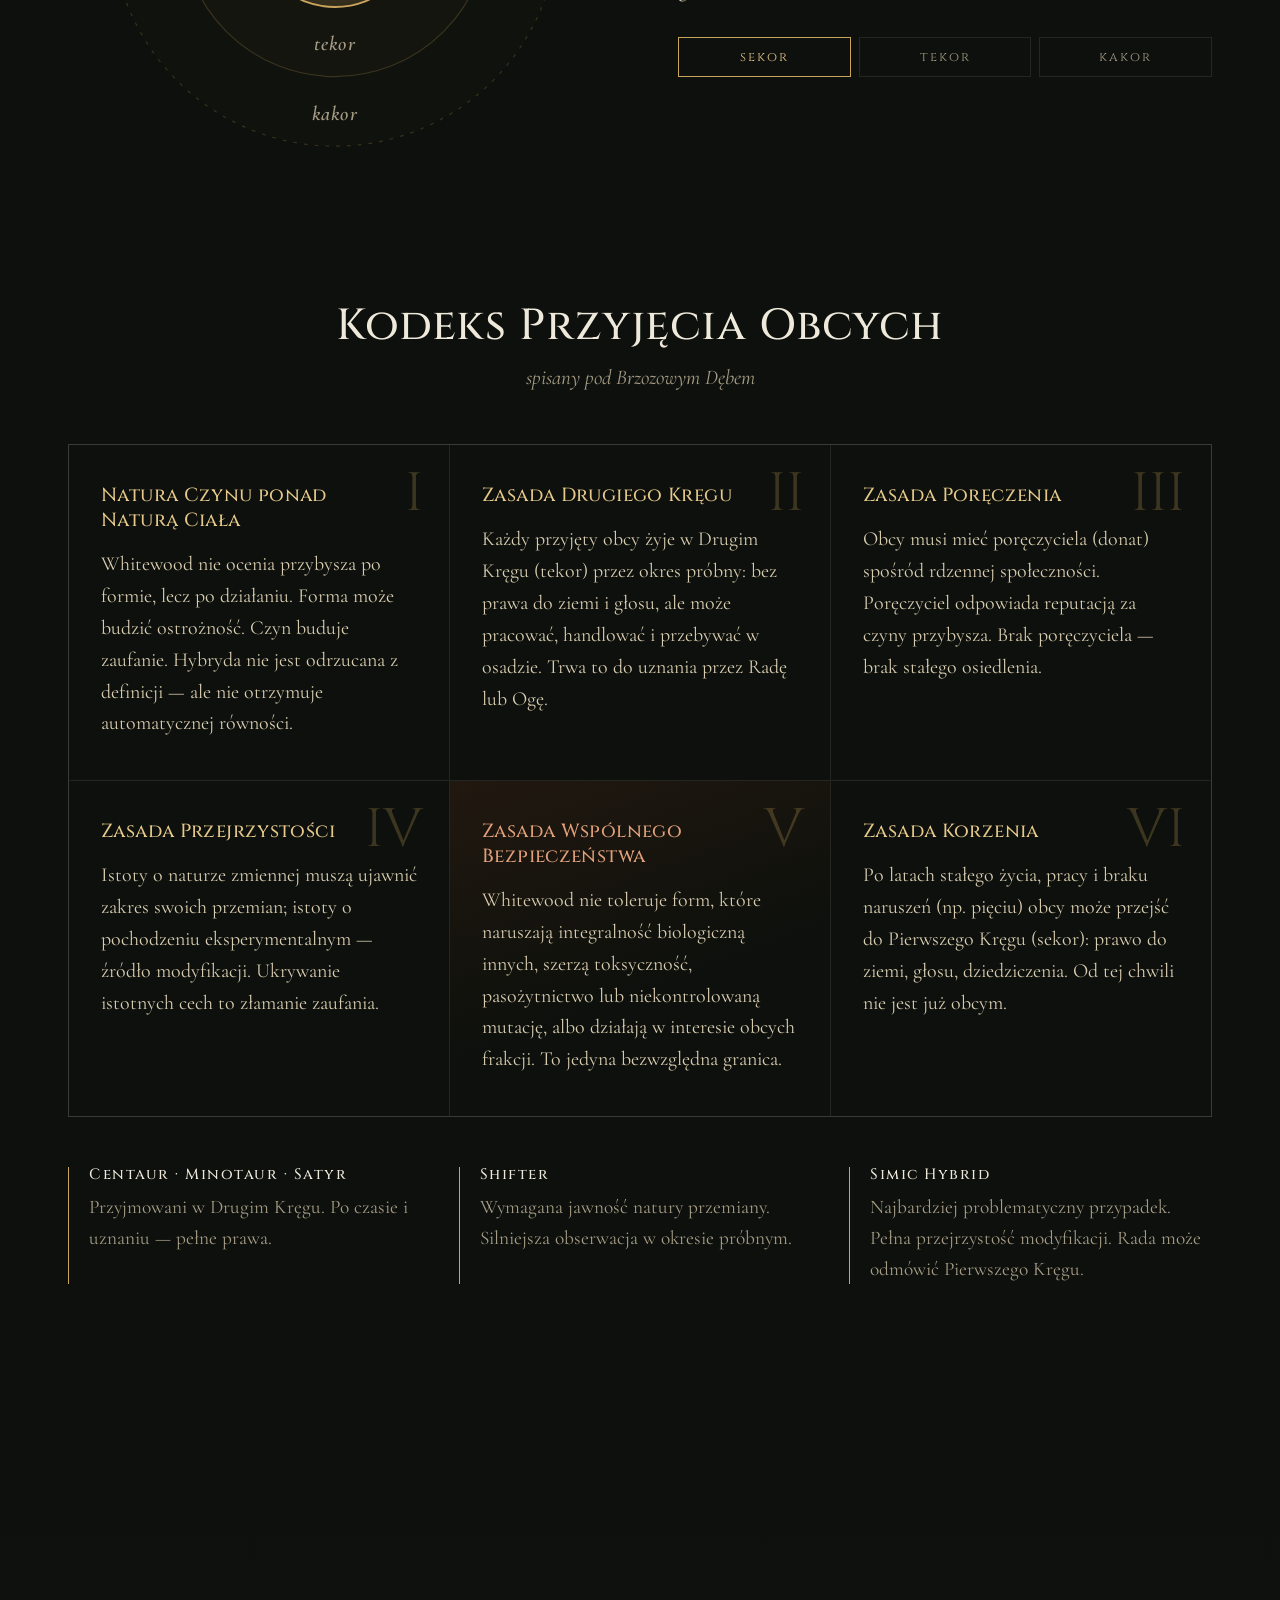
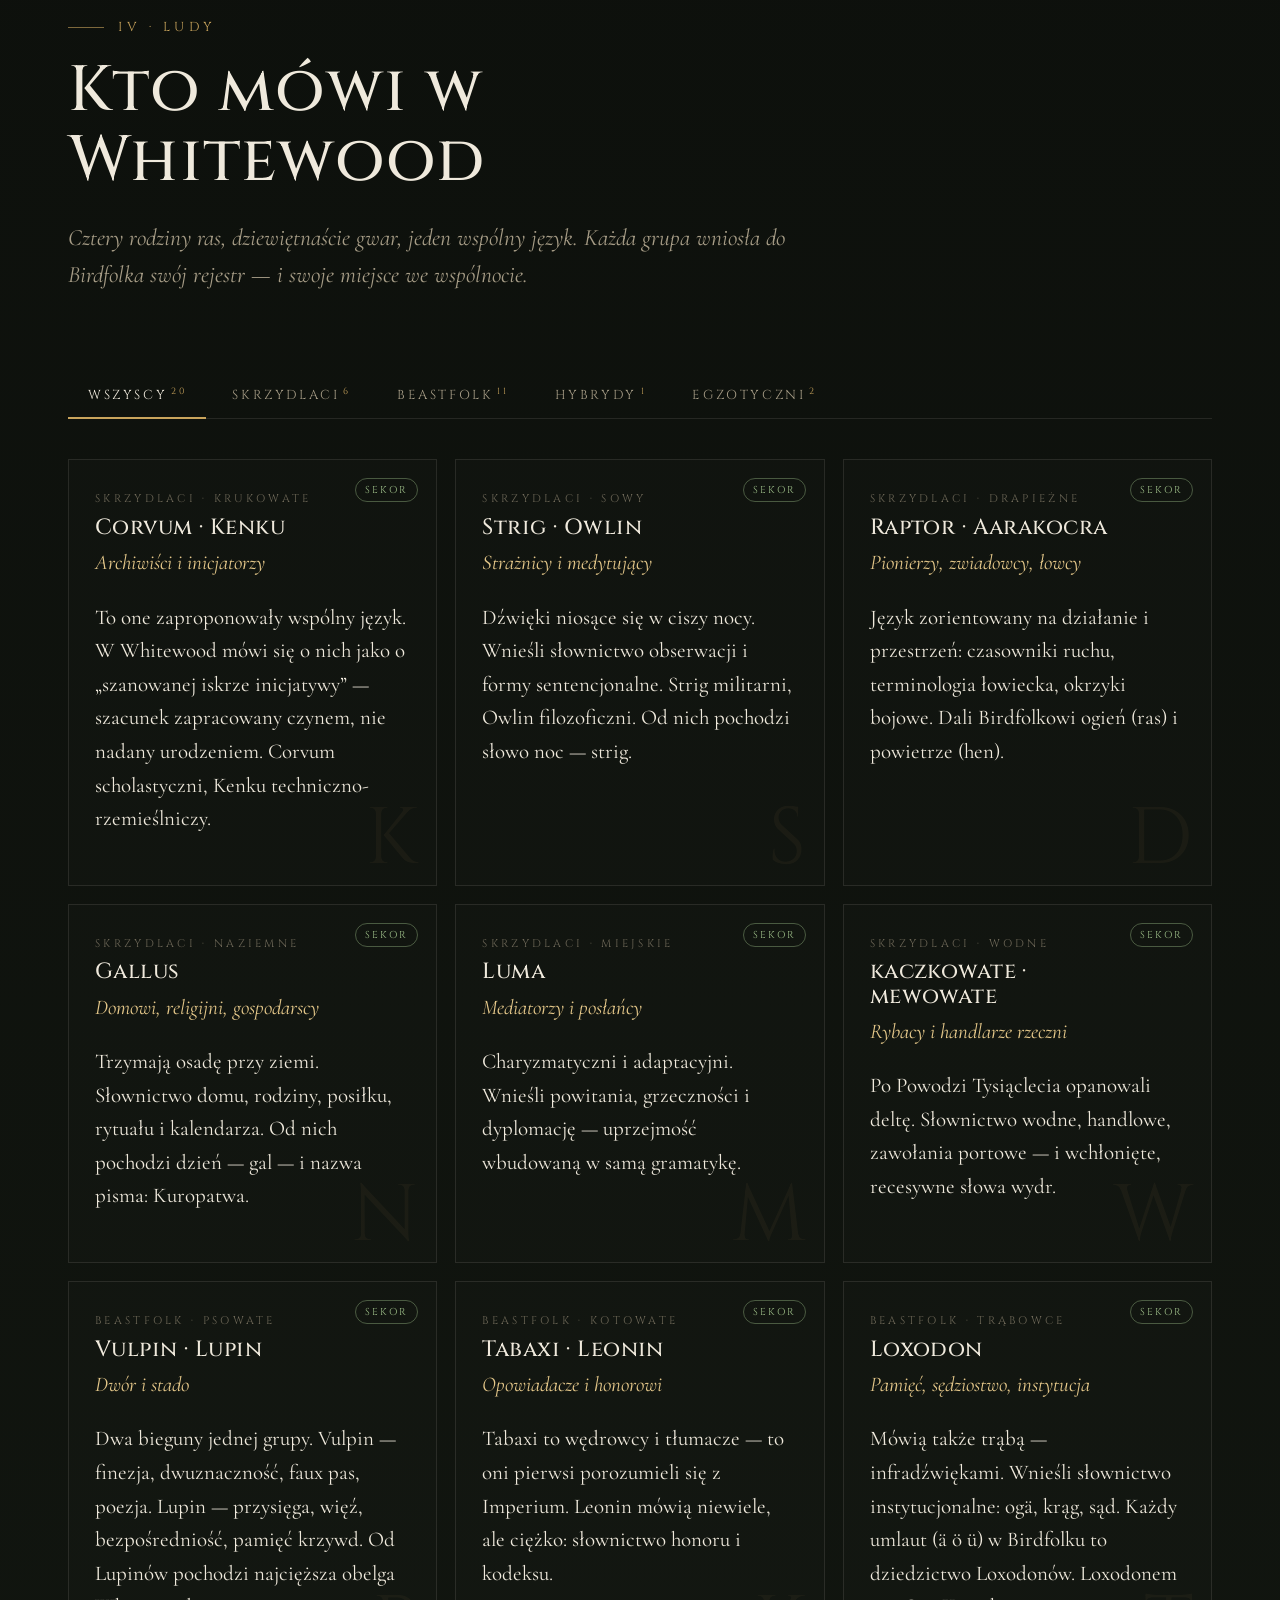
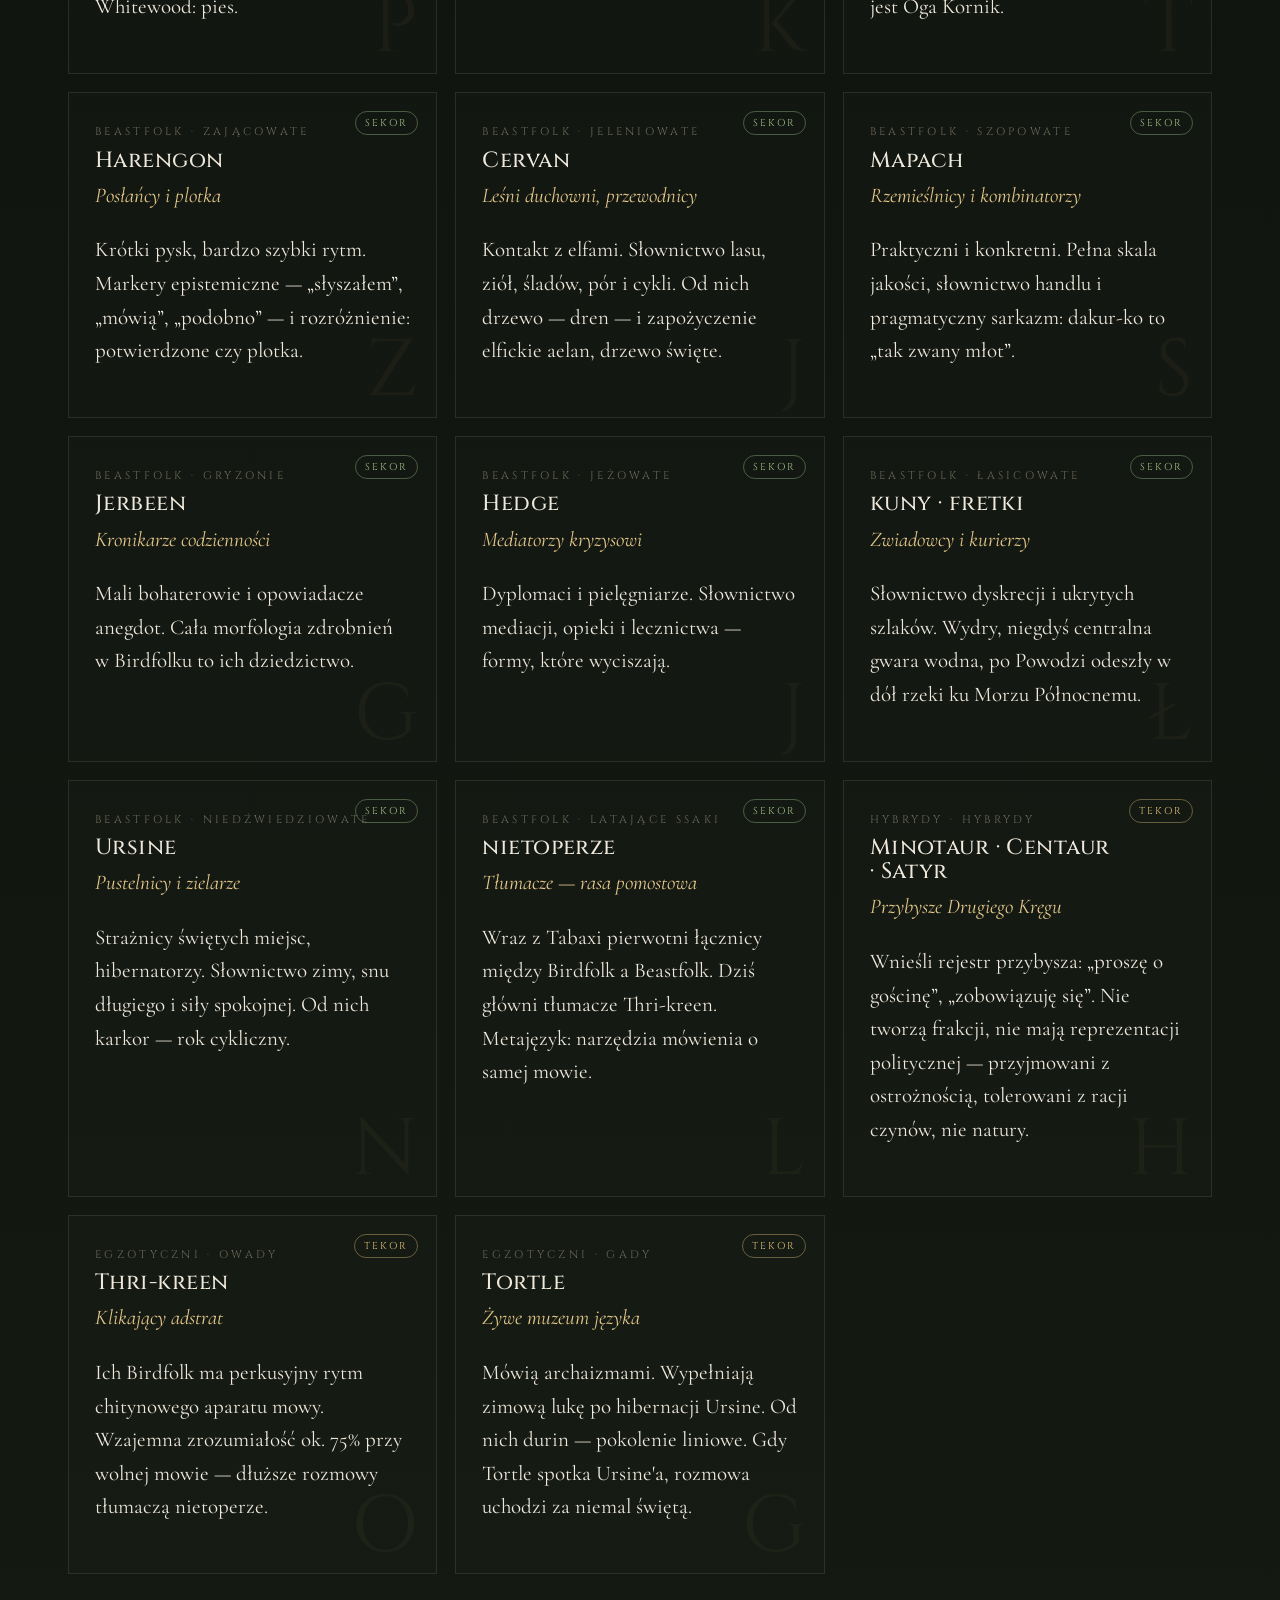
==== commit d25cd246: "Add settlement-wide lore: character, wood and birch, stone only where needed New lore/osada.md (rend" ====
--- a/index.html
+++ b/index.html
@@ -32,6 +32,7 @@
     <span></span><span></span>
   </button>
   <nav id="navlinks" class="nav__links">
+    <a href="#osada">Osada</a>
     <a href="#atlas">Atlas</a>
     <a href="#kronika">Kronika</a>
     <a href="#krag">Krąg</a>
@@ -82,7 +83,7 @@
       <p>To nie jest osada, która zapomniała przeszłość.<br>To jest osada, która nauczyła się żyć z&nbsp;tym, co zostało.</p>
     </blockquote>
     <div class="prose reveal">
-      <p class="dropcap">Whitewood to spokojna wioska ukryta na granicy wielkich elfickich lasów. Swoją nazwę bierze od lasu brzóz, w którym się znajduje. Przez wieki zbierała zwierzoludzi, którzy woleli trzymać się z dala od głównych ras Imperium — i żyła własnym rytmem, utrzymując się sama.</p>
+      <p class="dropcap">Whitewood to spokojna osada ukryta na granicy wielkich elfickich lasów. Swoją nazwę bierze od lasu brzóz, w którym się znajduje — i z którego jest zbudowana. Przez wieki zbierała zwierzoludzi, którzy woleli trzymać się z dala od głównych ras Imperium. Nie była przy tym zacofana: rozwijała się równolegle do miast i grodów Imperium, tylko obok nich, własną drogą.</p>
       <p>Dziś Imperium jest tuż za mostem. Wraz z wcieleniem ziem elfich zaczęło wcielać i Whitewood w swoją kulturę. Jedni mieszkańcy widzą w tym koniec porządku, który trwał przez pokolenia. Inni — szansę na postęp. Pomiędzy nimi stoi stary Oga Kornik.</p>
     </div>
   </div>
@@ -95,6 +96,18 @@
       <div><dt>Język</dt><dd>Birdfolk</dd></div>
       <div><dt>Serce</dt><dd>Brzozowy Dąb</dd></div>
     </dl>
+  </div>
+</section>
+
+<!-- ============ OSADA ============ -->
+<section class="section settle" id="osada">
+  <div class="wrap">
+    <header class="section__head">
+      <p class="eyebrow reveal">Osada</p>
+      <h2 class="reveal" id="osadaTitle">Jak żyje Whitewood</h2>
+      <div class="section__sub settle__lead reveal" id="osadaLead"></div>
+    </header>
+    <div class="settle__grid" id="osadaGrid"></div>
   </div>
 </section>
 
--- a/css/lore.css
+++ b/css/lore.css
@@ -39,3 +39,19 @@
 .word__status { position: absolute; top: 12px; right: 12px; font-style: normal; font-size: 10px; font-family: var(--f-display); letter-spacing: .15em; text-transform: uppercase; color: var(--muted); border: 1px dashed var(--faint); padding: 1px 6px; border-radius: 99px; }
 .chips .chip--prop { border-style: dashed; }
 .lore-error { padding: 24px; color: #e1a07a; font-style: italic; grid-column: 1 / -1; }
+
+/* ---------- OSADA ---------- */
+.settle { background: var(--ink-2); padding-top: clamp(70px, 9vw, 120px); }
+.settle__lead p { margin: 0 0 .8em; }
+.settle__lead code.native, .settle__body code.native { font-family: var(--f-body); font-weight: 600; font-style: italic; color: var(--gold-2); }
+.settle__grid { display: grid; grid-template-columns: repeat(auto-fit, minmax(300px, 1fr)); gap: 18px; }
+.settle__card { padding: 30px 28px; border: 1px solid var(--line-2); border-top: 2px solid var(--moss-2); background: var(--ink); }
+.settle__card h3 { font-size: 20px; margin-bottom: 14px; color: var(--gold-2); display: flex; align-items: center; gap: 10px; flex-wrap: wrap; }
+.settle__body { font-size: .95em; }
+.settle__body p { color: var(--parch); margin: 0 0 .8em; }
+.settle__body ul { margin: 0 0 .8em; padding-left: 1.1em; color: var(--parch); }
+.settle__body li { margin-bottom: .3em; }
+.settle__body li::marker { color: var(--gold); }
+.settle__body strong { color: var(--birch); font-weight: 600; }
+.settle__card--gm { border-top-color: var(--rust); background: linear-gradient(160deg, rgba(179,84,42,.08), transparent 60%), var(--ink); }
+.settle__card--gm h3 { color: #e8c3ab; }
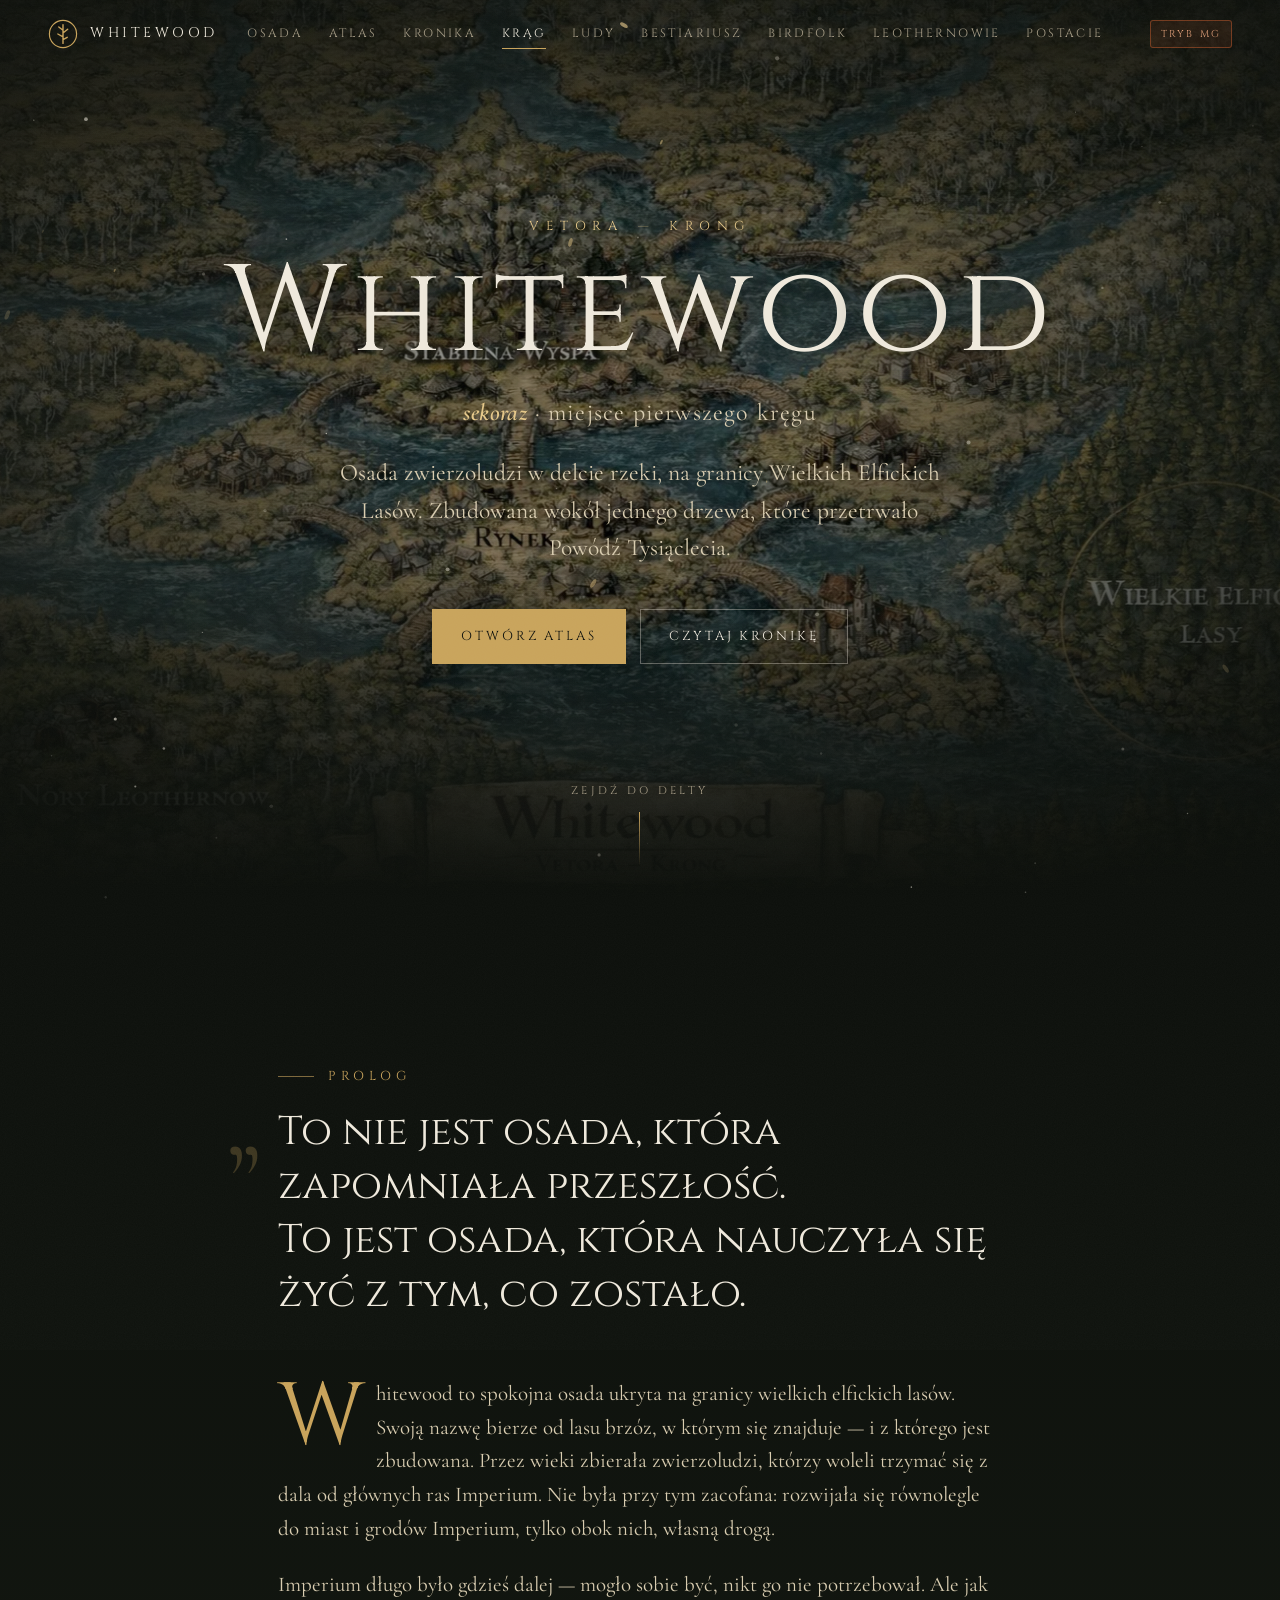
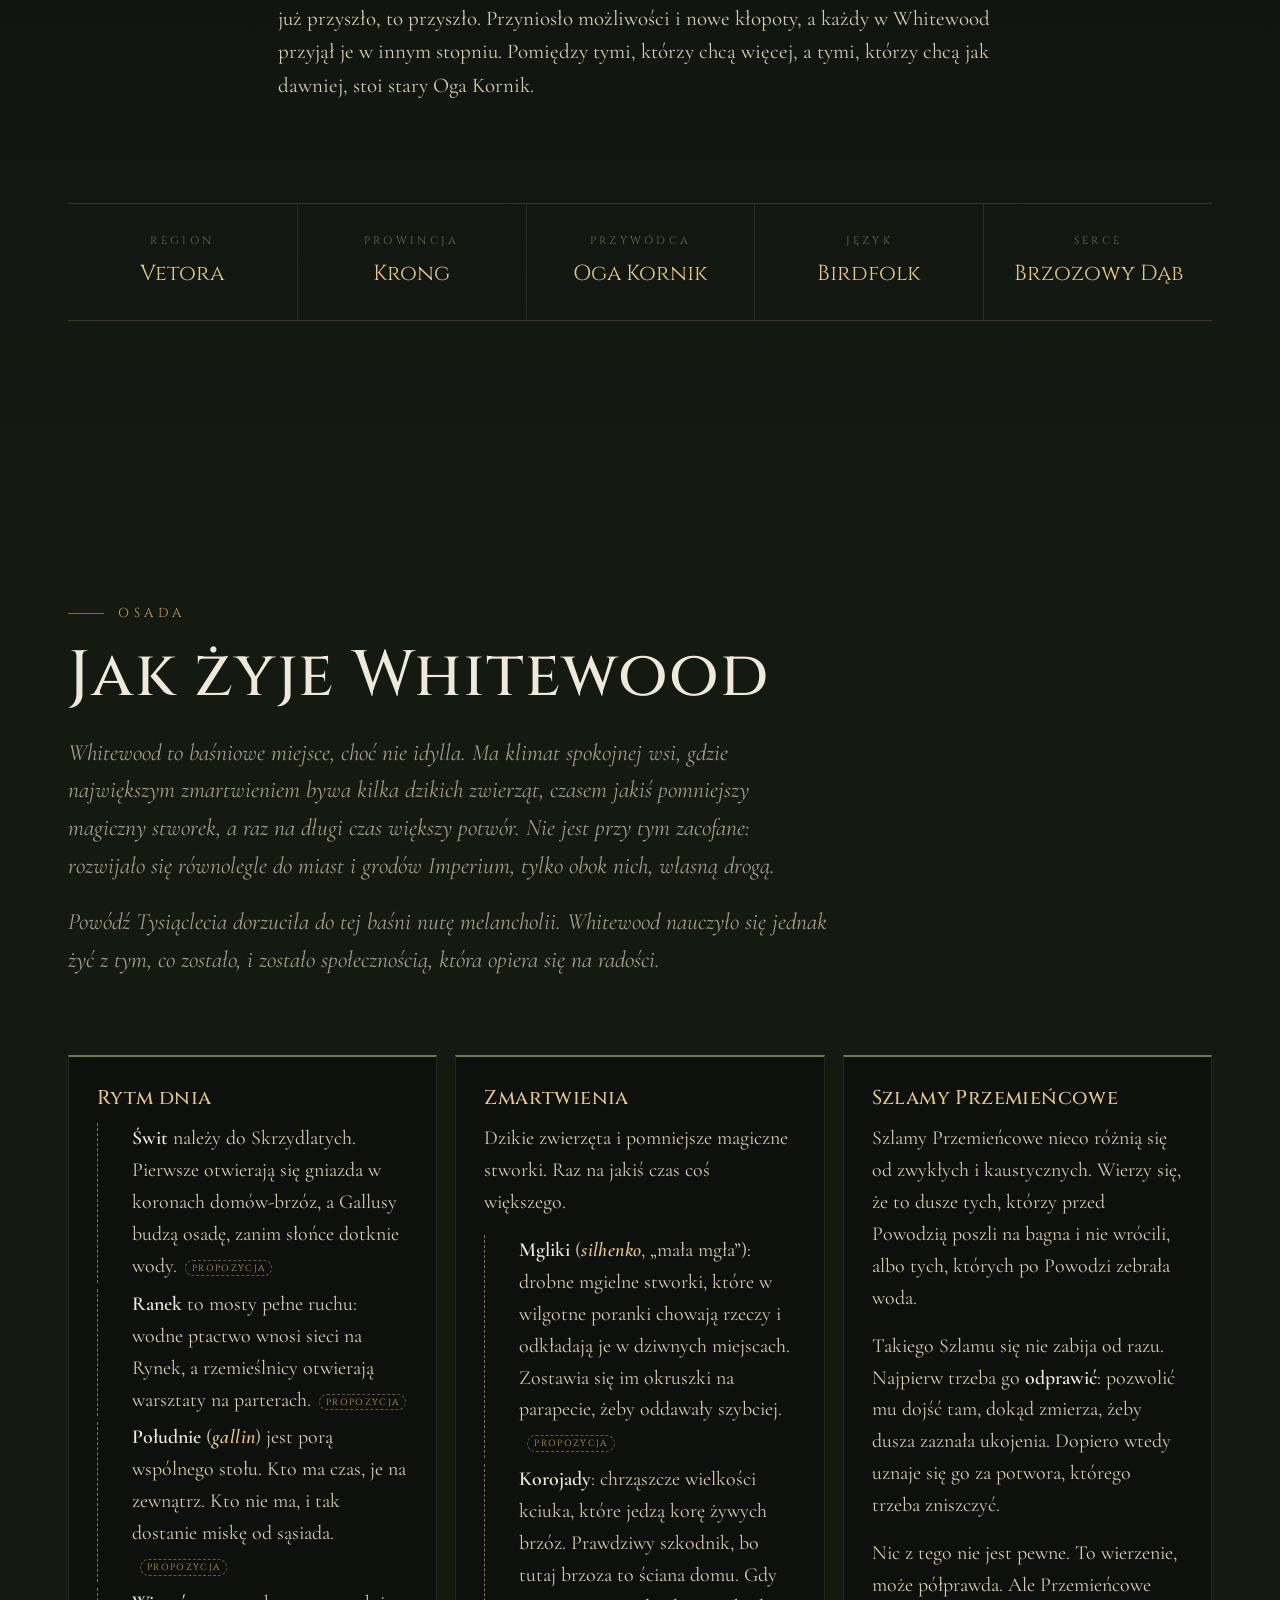
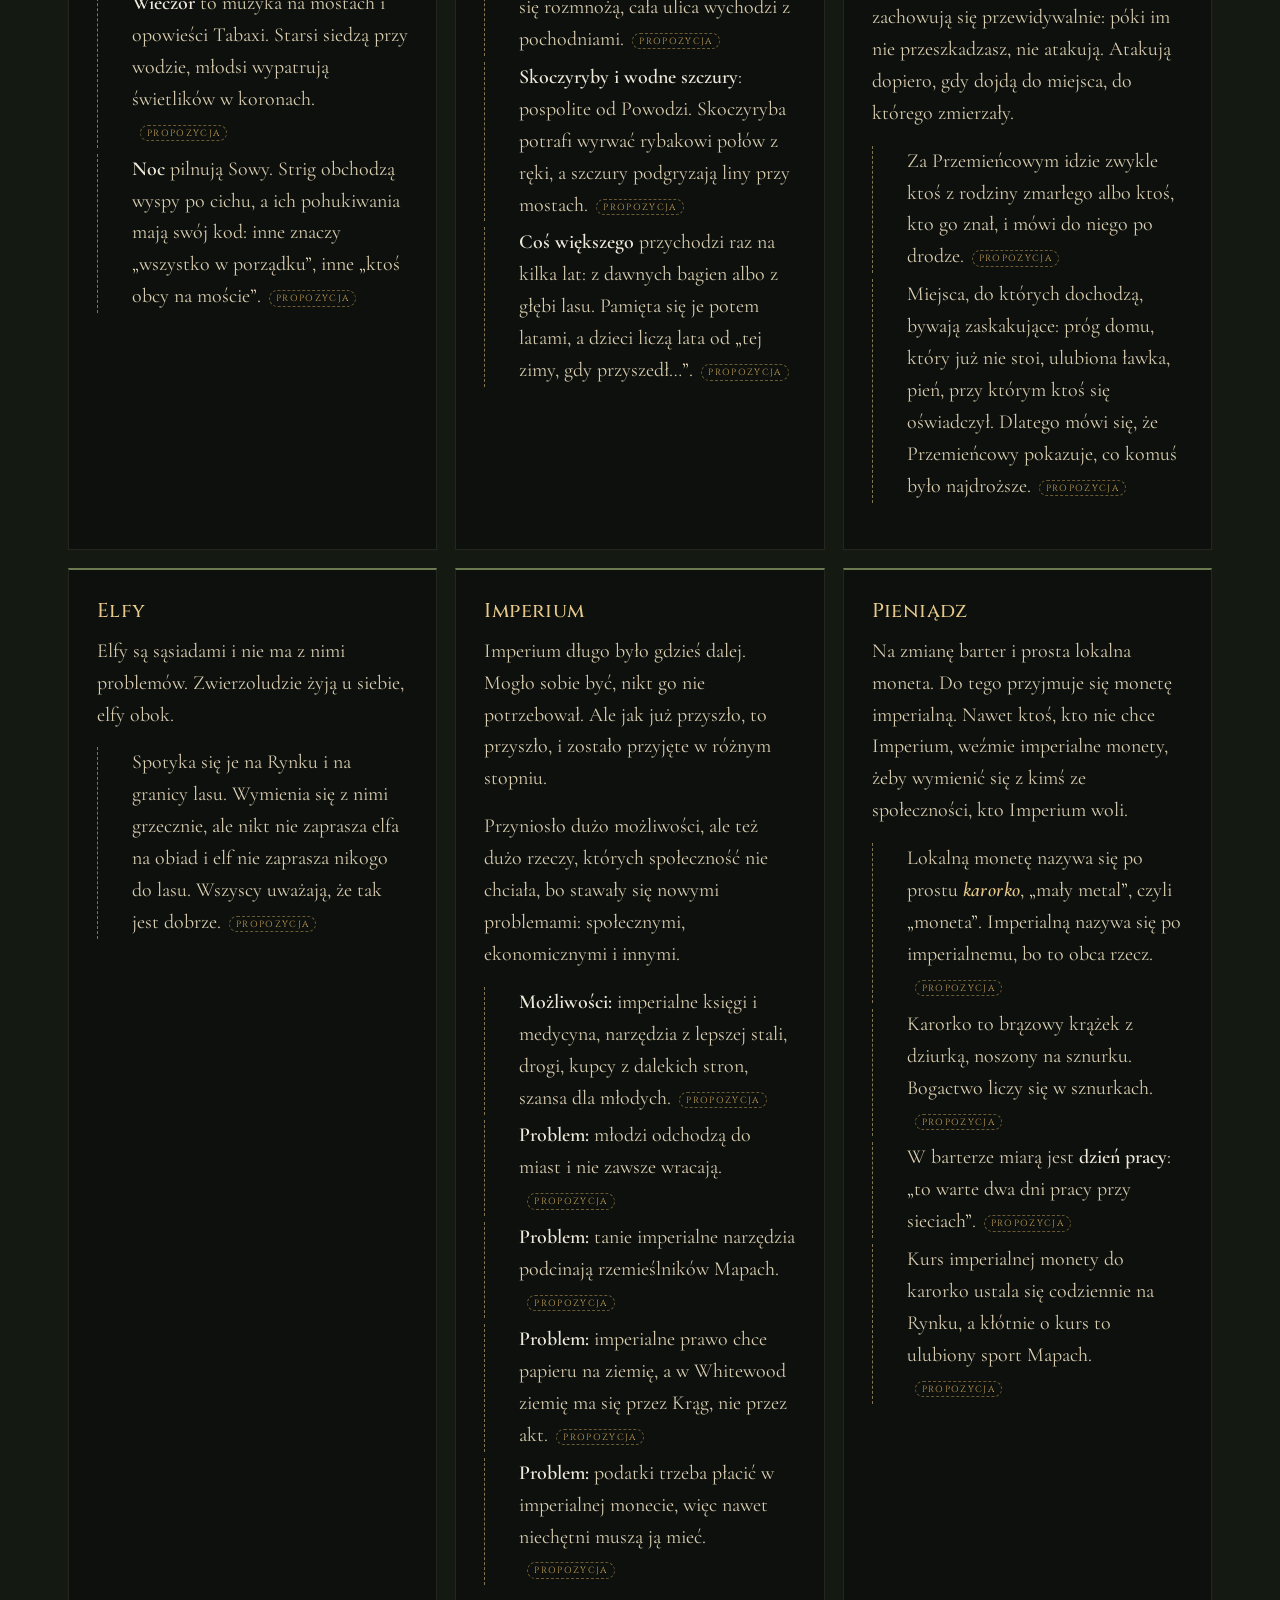
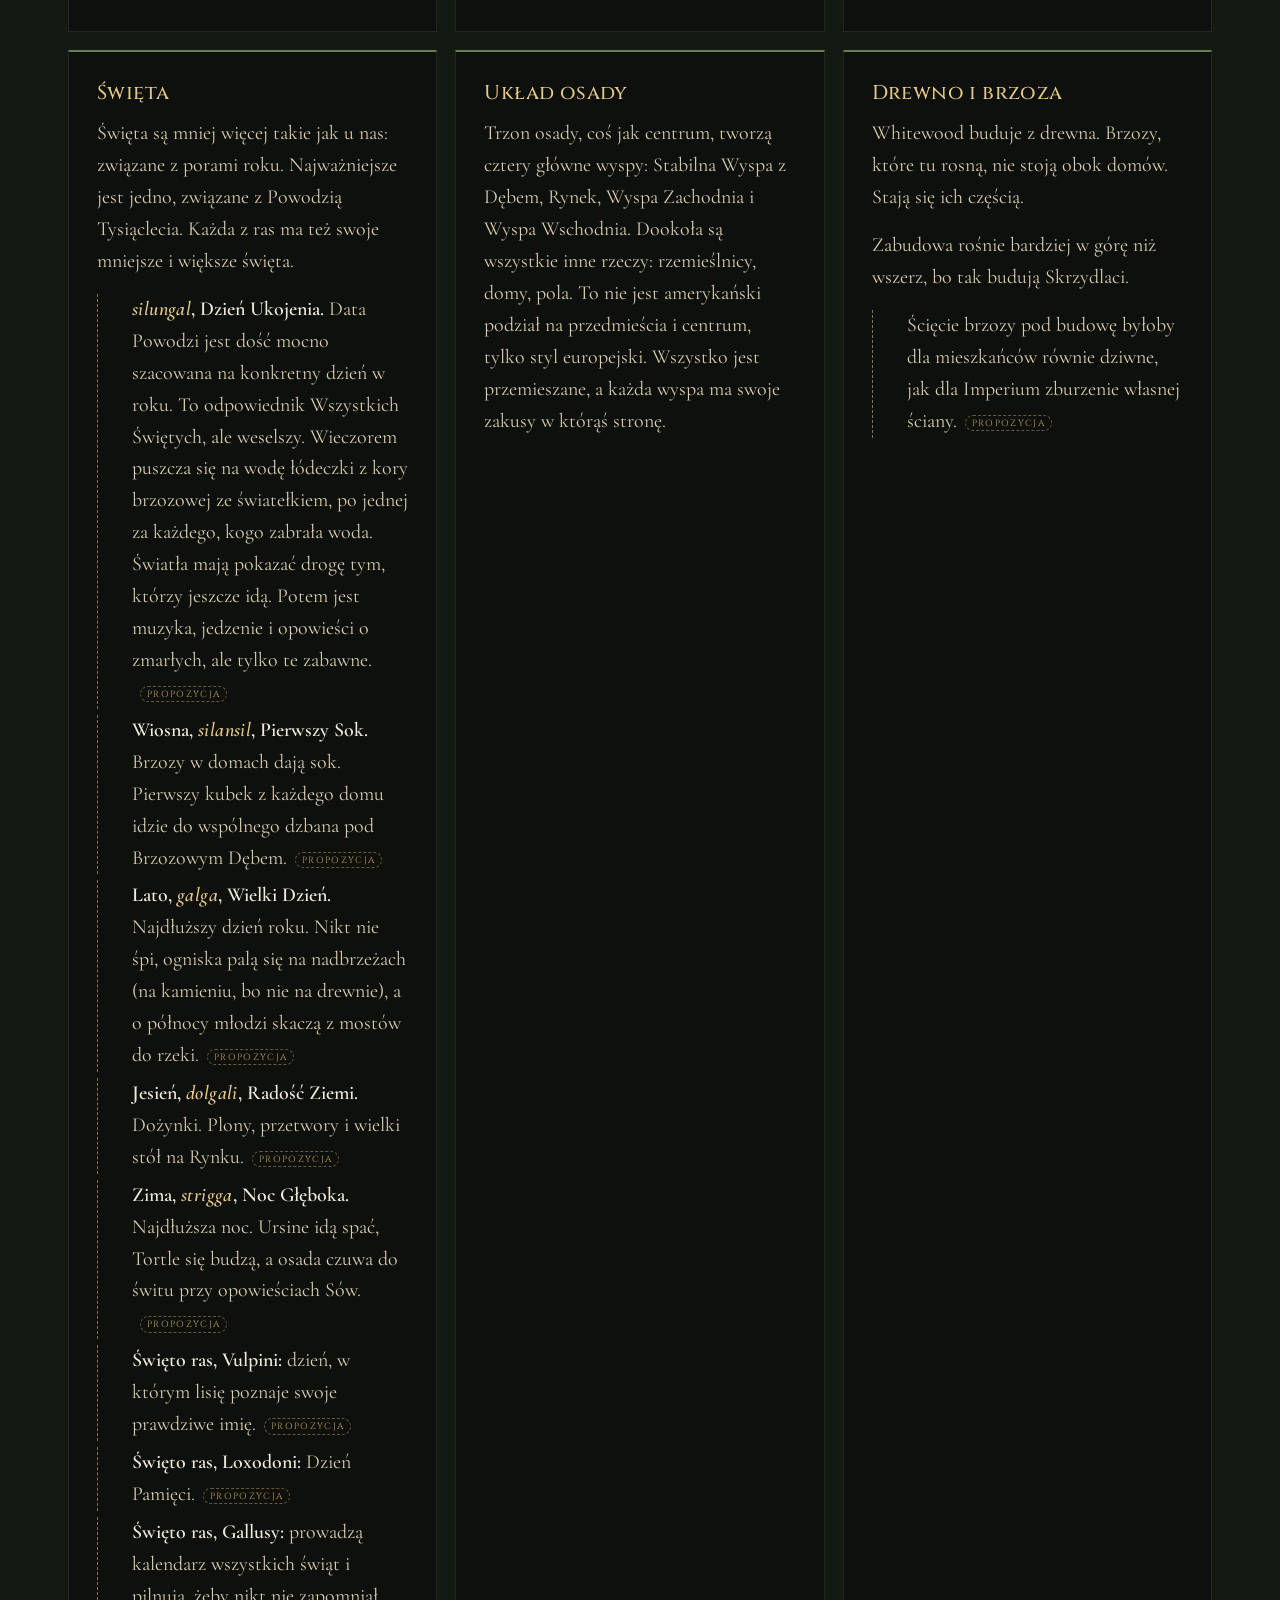
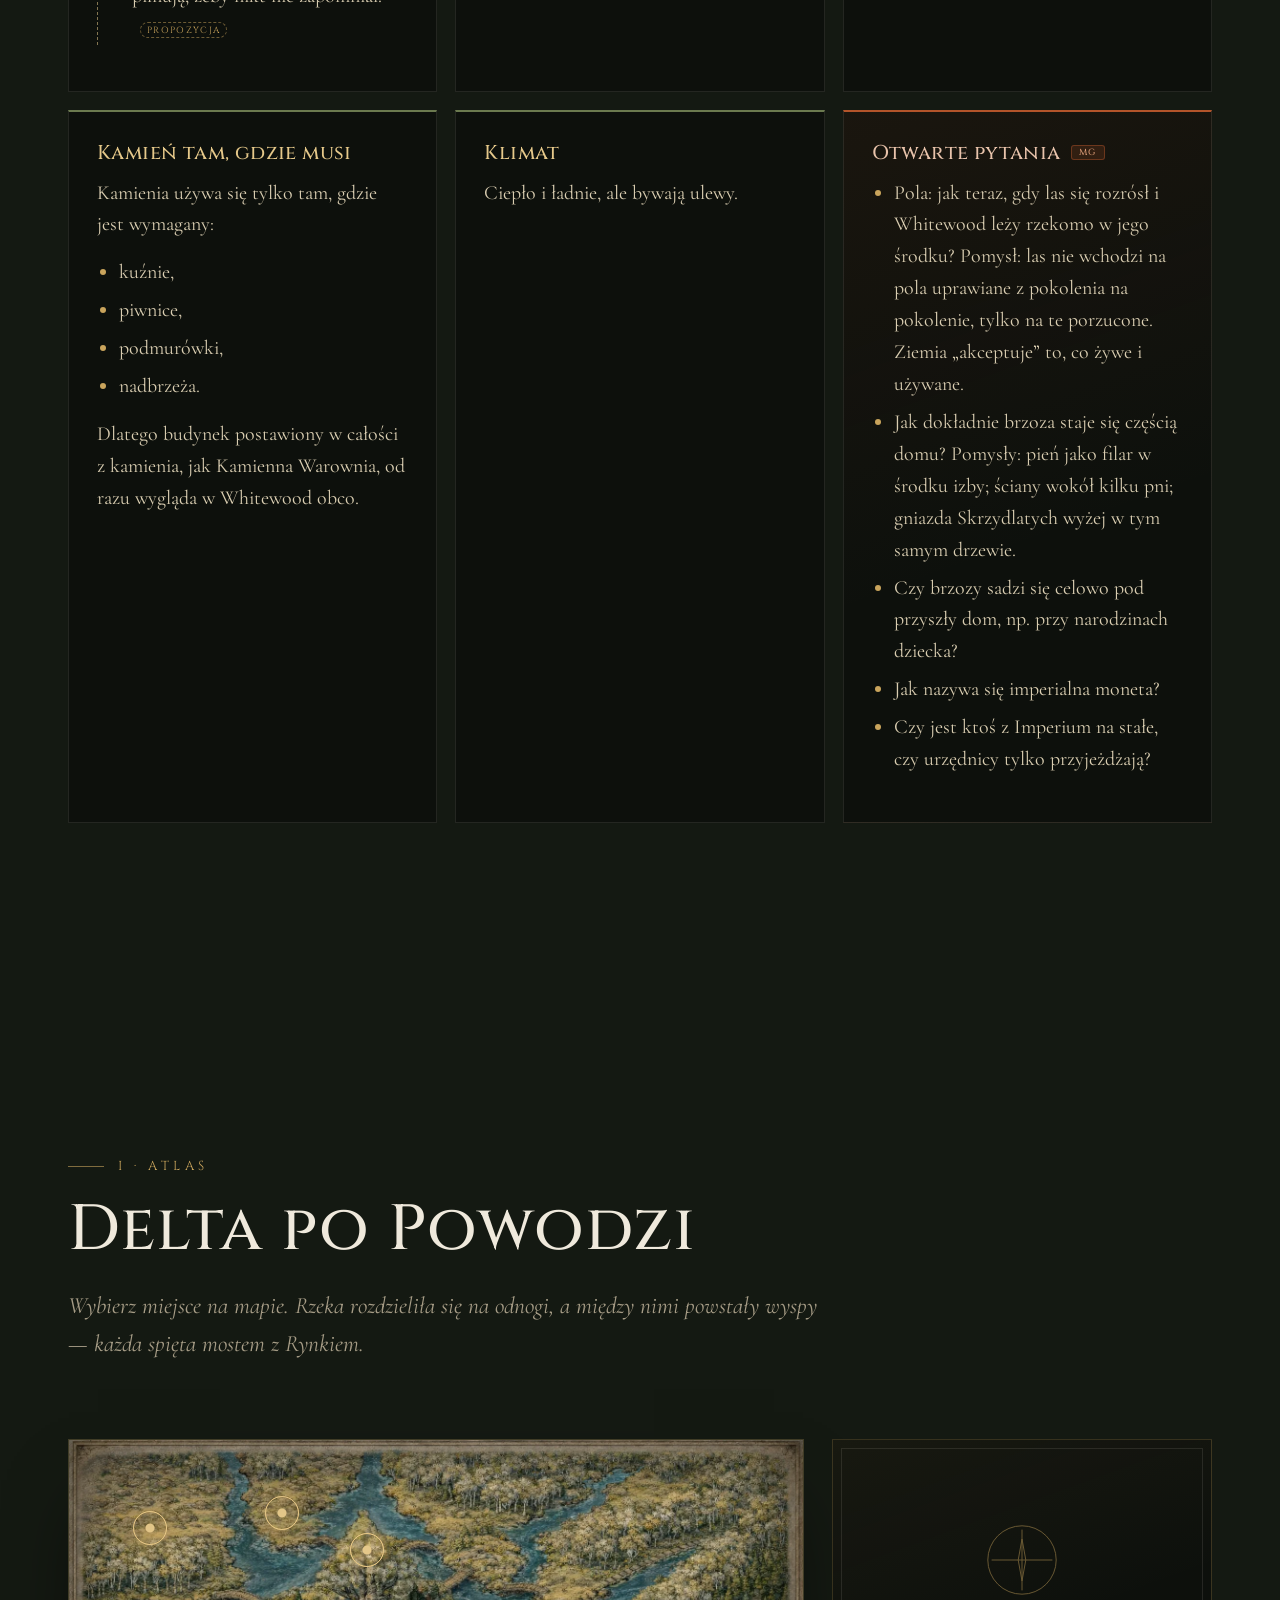
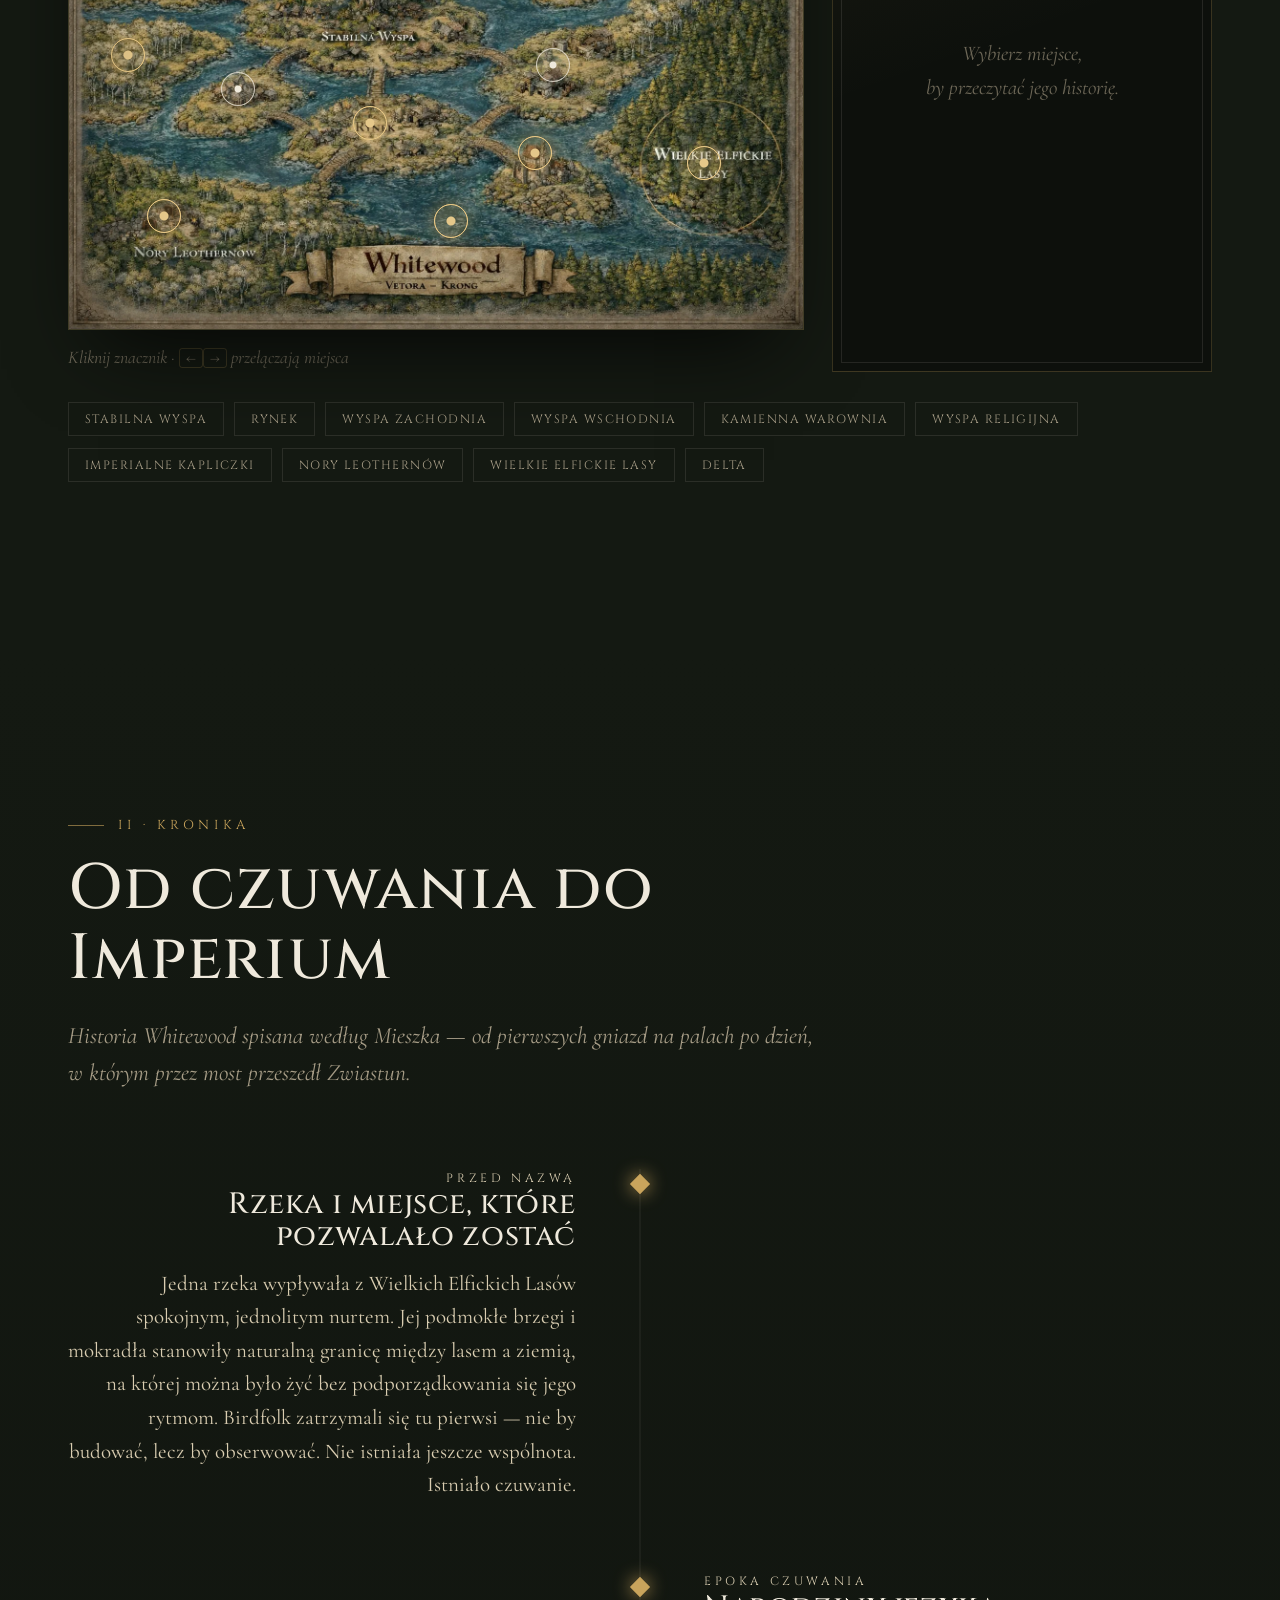
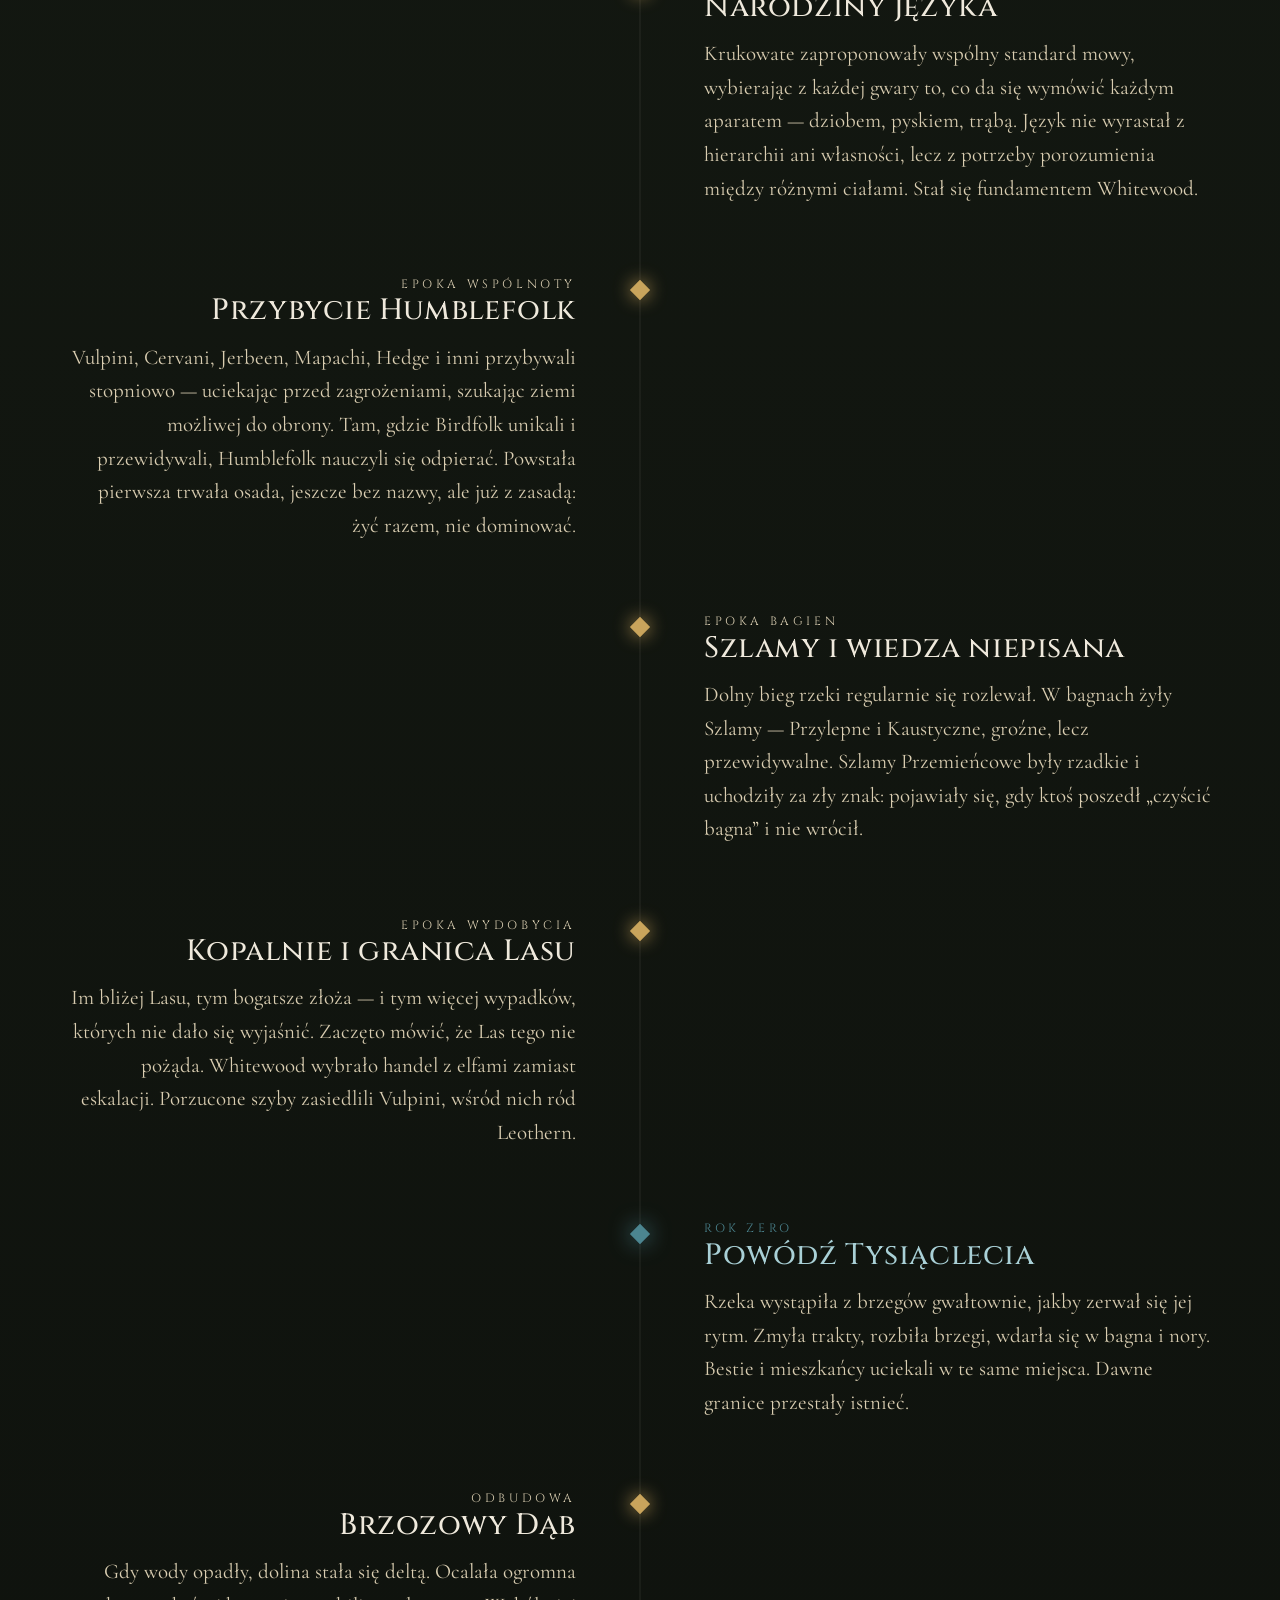
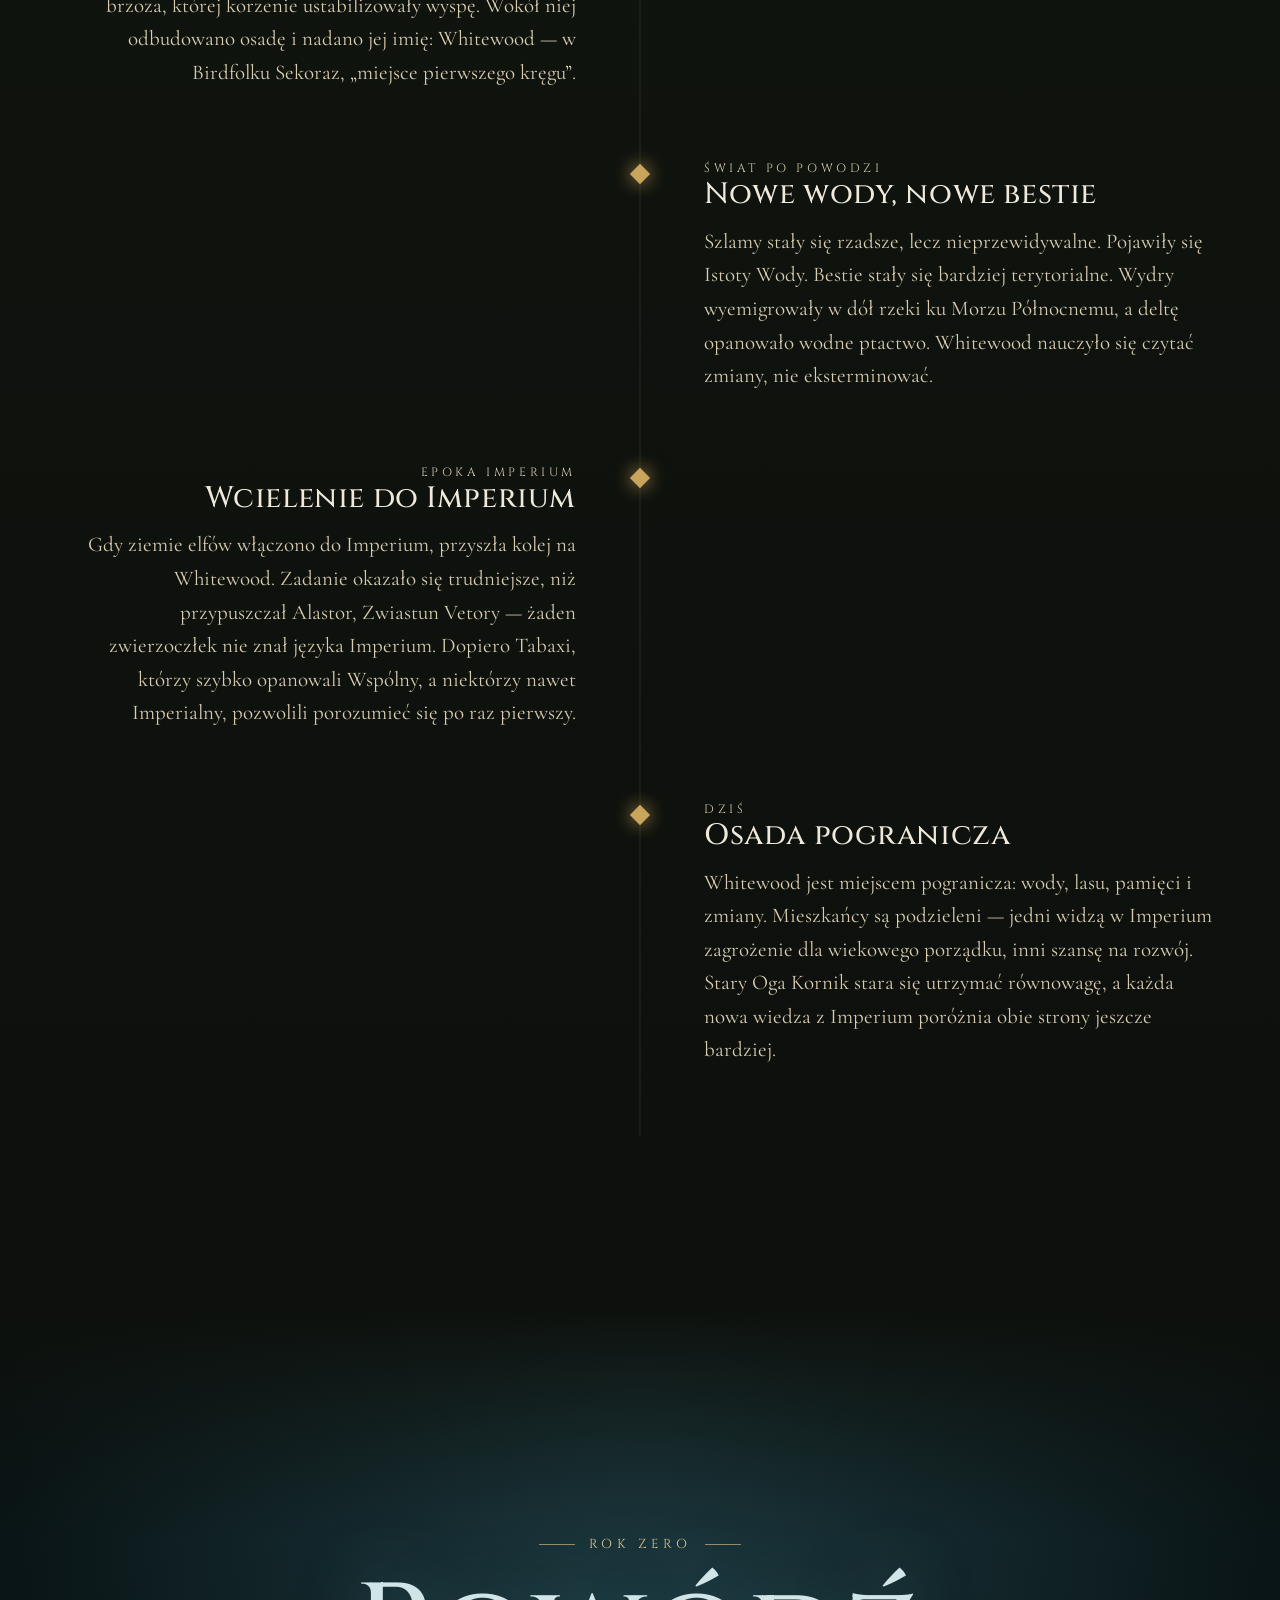
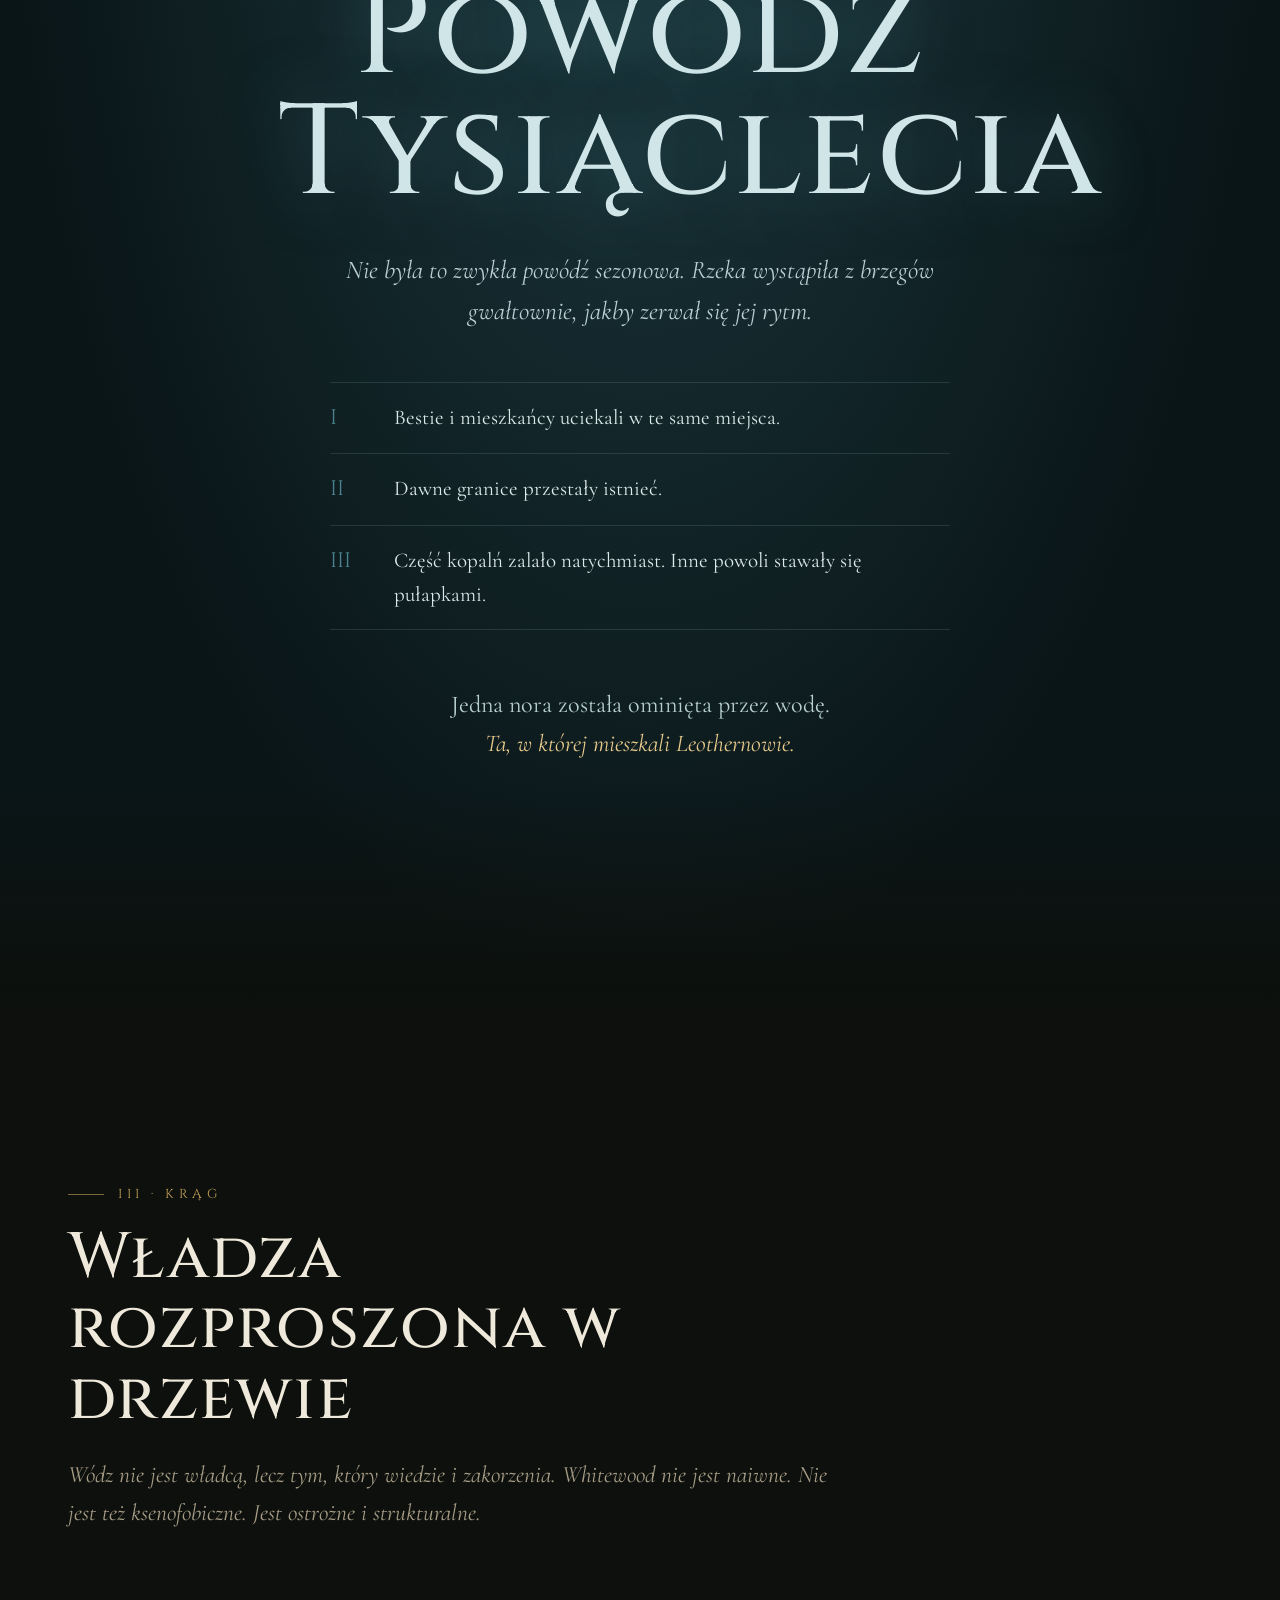
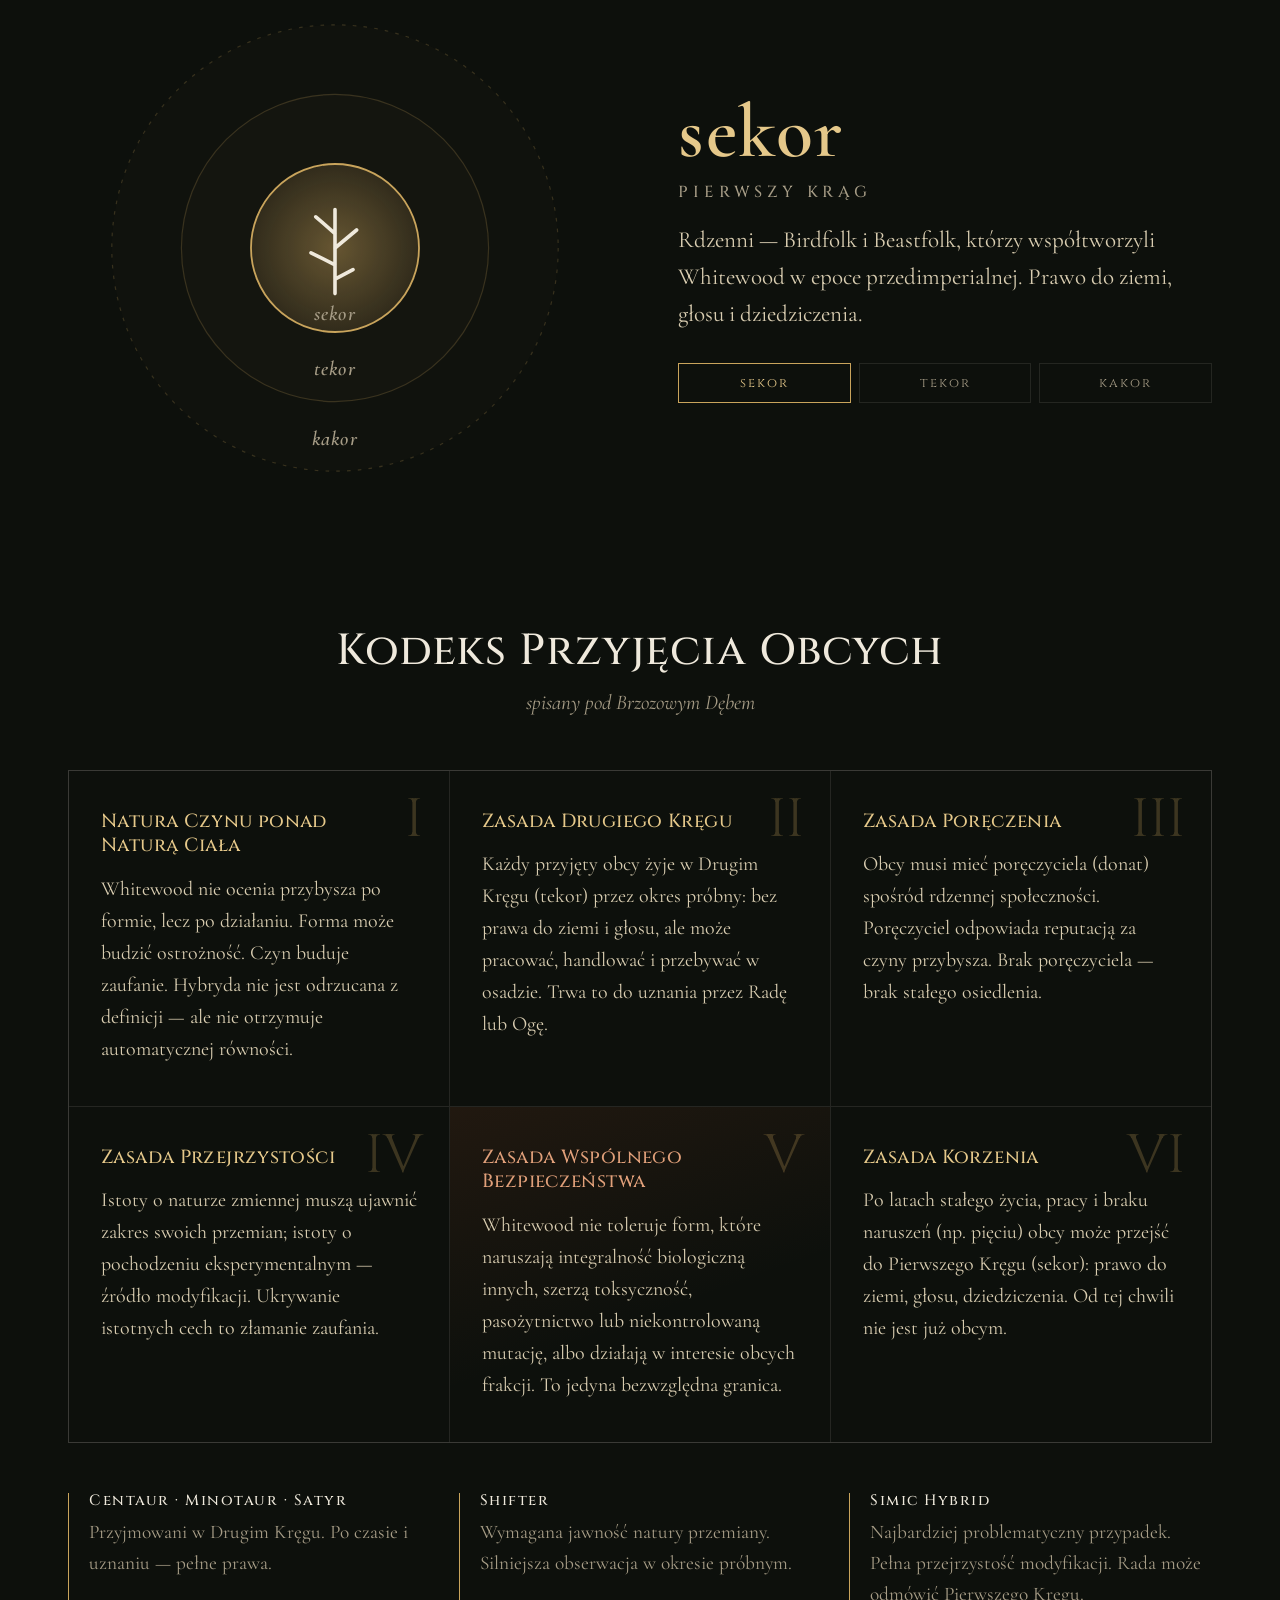
==== commit cde29e0e: "Round 1 of settlement lore: tone, daily life, worries, slimes, money, holidays Canon from the author" ====
--- a/index.html
+++ b/index.html
@@ -84,7 +84,7 @@
     </blockquote>
     <div class="prose reveal">
       <p class="dropcap">Whitewood to spokojna osada ukryta na granicy wielkich elfickich lasów. Swoją nazwę bierze od lasu brzóz, w którym się znajduje — i z którego jest zbudowana. Przez wieki zbierała zwierzoludzi, którzy woleli trzymać się z dala od głównych ras Imperium. Nie była przy tym zacofana: rozwijała się równolegle do miast i grodów Imperium, tylko obok nich, własną drogą.</p>
-      <p>Dziś Imperium jest tuż za mostem. Wraz z wcieleniem ziem elfich zaczęło wcielać i Whitewood w swoją kulturę. Jedni mieszkańcy widzą w tym koniec porządku, który trwał przez pokolenia. Inni — szansę na postęp. Pomiędzy nimi stoi stary Oga Kornik.</p>
+      <p>Imperium długo było gdzieś dalej — mogło sobie być, nikt go nie potrzebował. Ale jak już przyszło, to przyszło. Przyniosło możliwości i nowe kłopoty, a każdy w Whitewood przyjął je w innym stopniu. Pomiędzy tymi, którzy chcą więcej, a tymi, którzy chcą jak dawniej, stoi stary Oga Kornik.</p>
     </div>
   </div>
 
--- a/css/lore.css
+++ b/css/lore.css
@@ -40,6 +40,18 @@
 .chips .chip--prop { border-style: dashed; }
 .lore-error { padding: 24px; color: #e1a07a; font-style: italic; grid-column: 1 / -1; }
 
+/* ---------- PROPOZYCJE „[?]” ---------- */
+p.prop, li.prop { position: relative; border-left: 1px dashed rgba(229,200,138,.55); padding-left: 12px; margin-left: -13px; }
+li.prop { list-style: none; margin-left: -1.1em; padding-left: calc(1.1em + 12px); }
+p.prop::after, li.prop::after {
+  content: "propozycja"; display: inline-block; margin-left: 8px; padding: 0 6px; vertical-align: 1px;
+  font-family: var(--f-display); font-size: 9px; letter-spacing: .15em; text-transform: uppercase; font-style: normal;
+  color: var(--gold); border: 1px dashed rgba(201,164,92,.5); border-radius: 99px;
+}
+body[data-mode="publiczny"] p.prop::after, body[data-mode="publiczny"] li.prop::after { display: none; }
+body[data-mode="publiczny"] p.prop, body[data-mode="publiczny"] li.prop { border-left: 0; padding-left: 0; margin-left: 0; }
+body[data-mode="publiczny"] li.prop { list-style: inherit; margin-left: 0; padding-left: 0; }
+
 /* ---------- OSADA ---------- */
 .settle { background: var(--ink-2); padding-top: clamp(70px, 9vw, 120px); }
 .settle__lead p { margin: 0 0 .8em; }
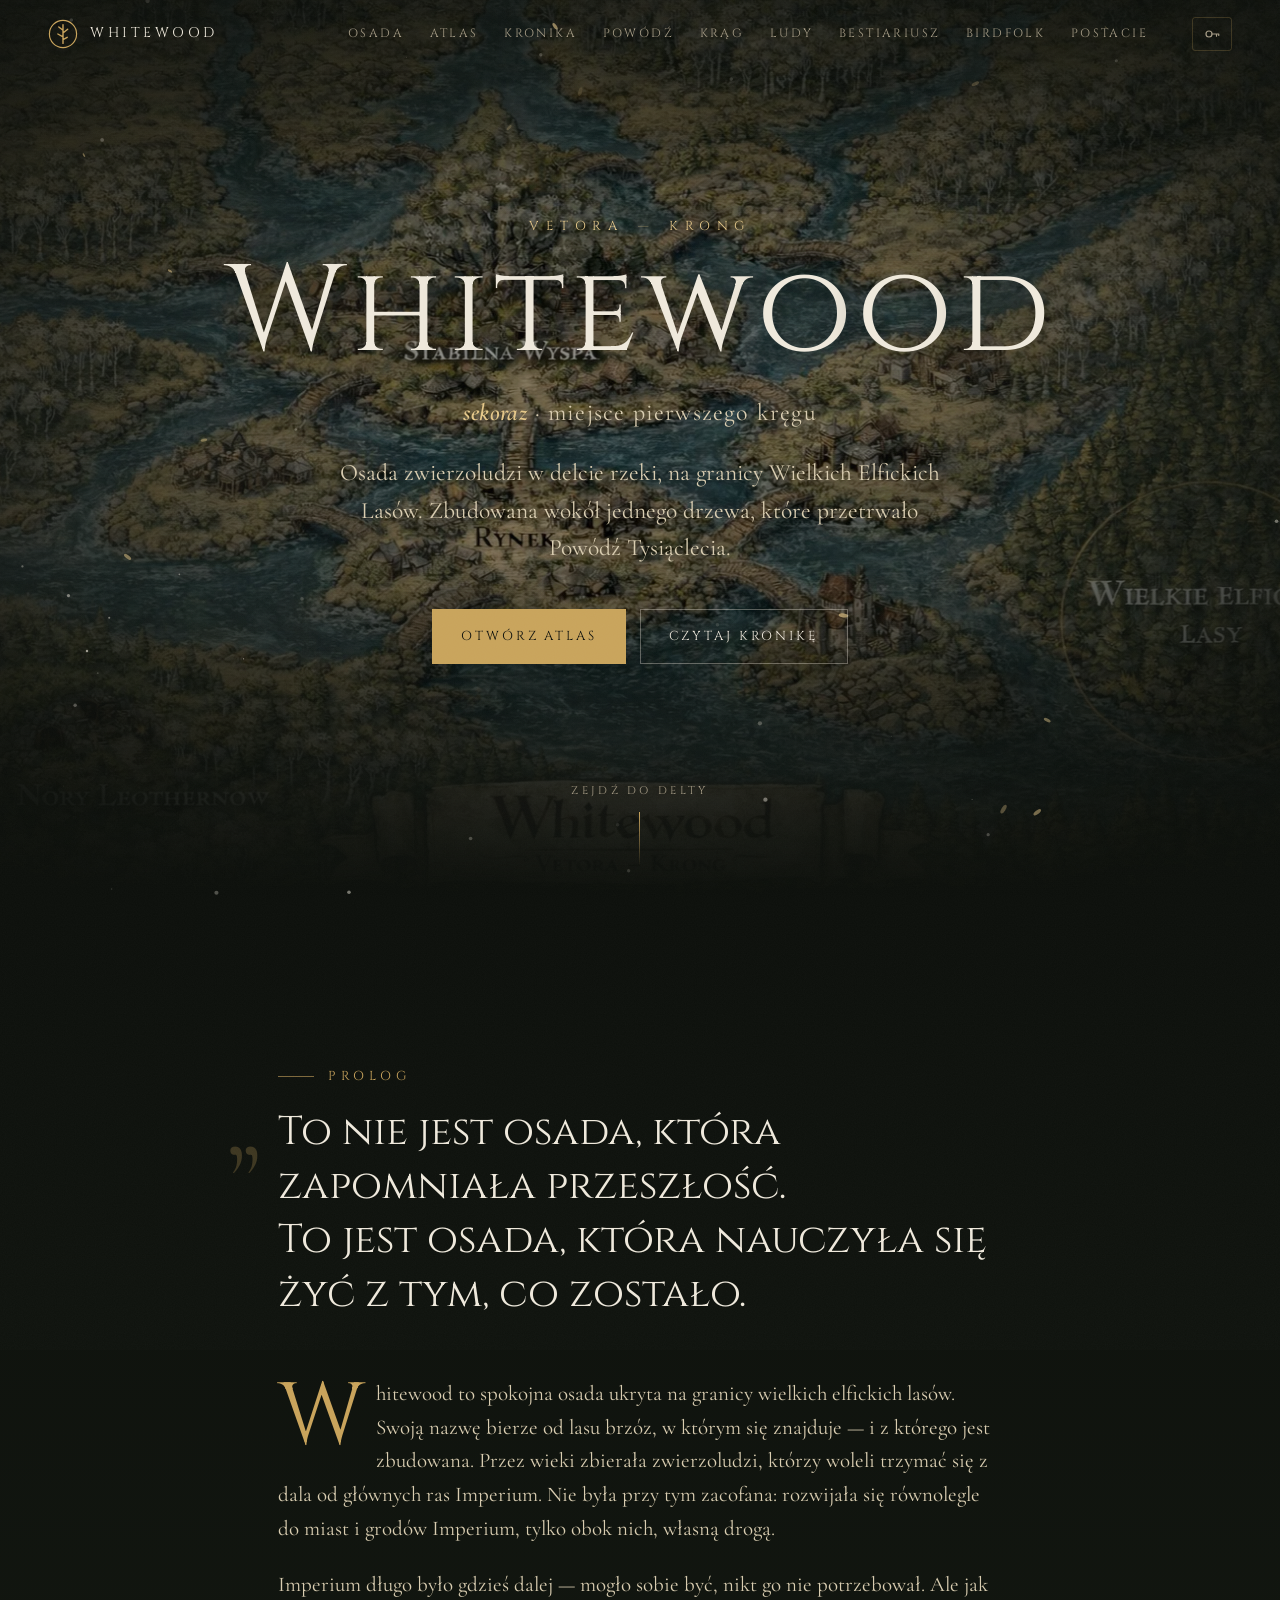
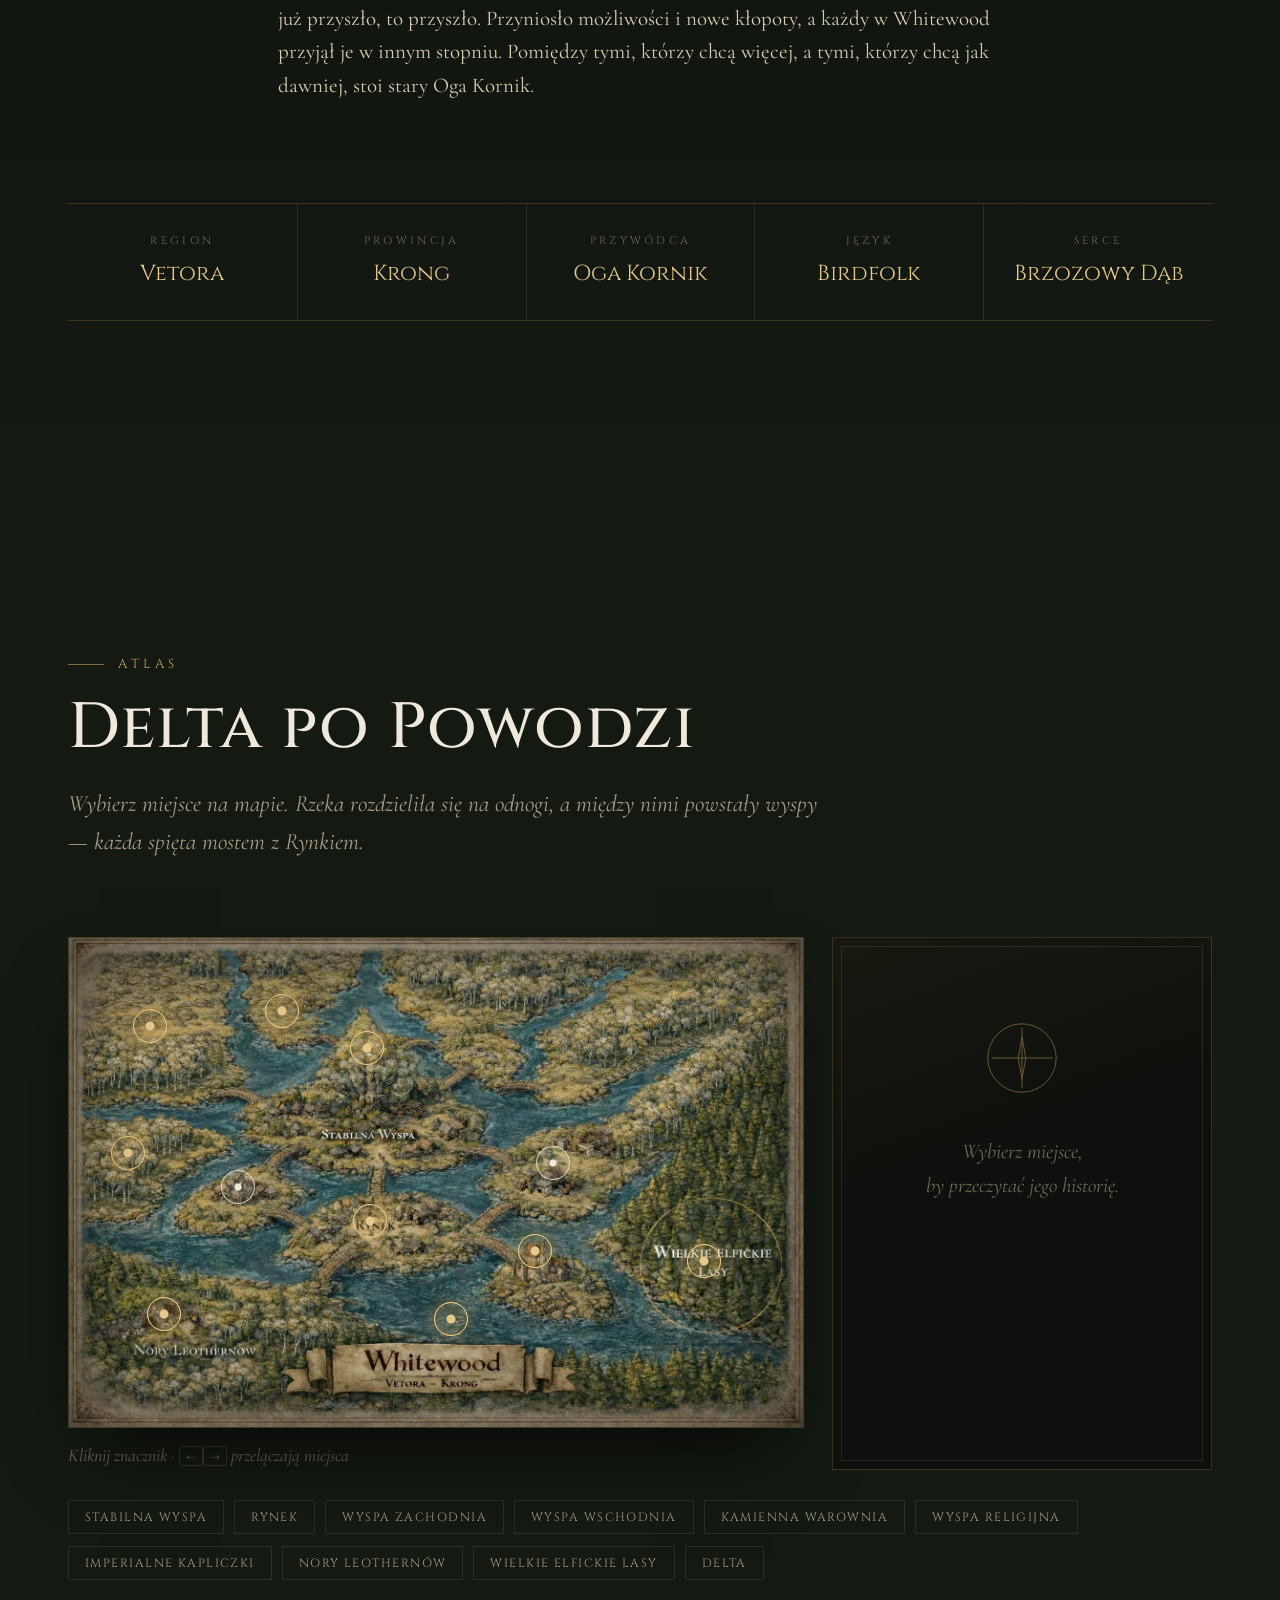
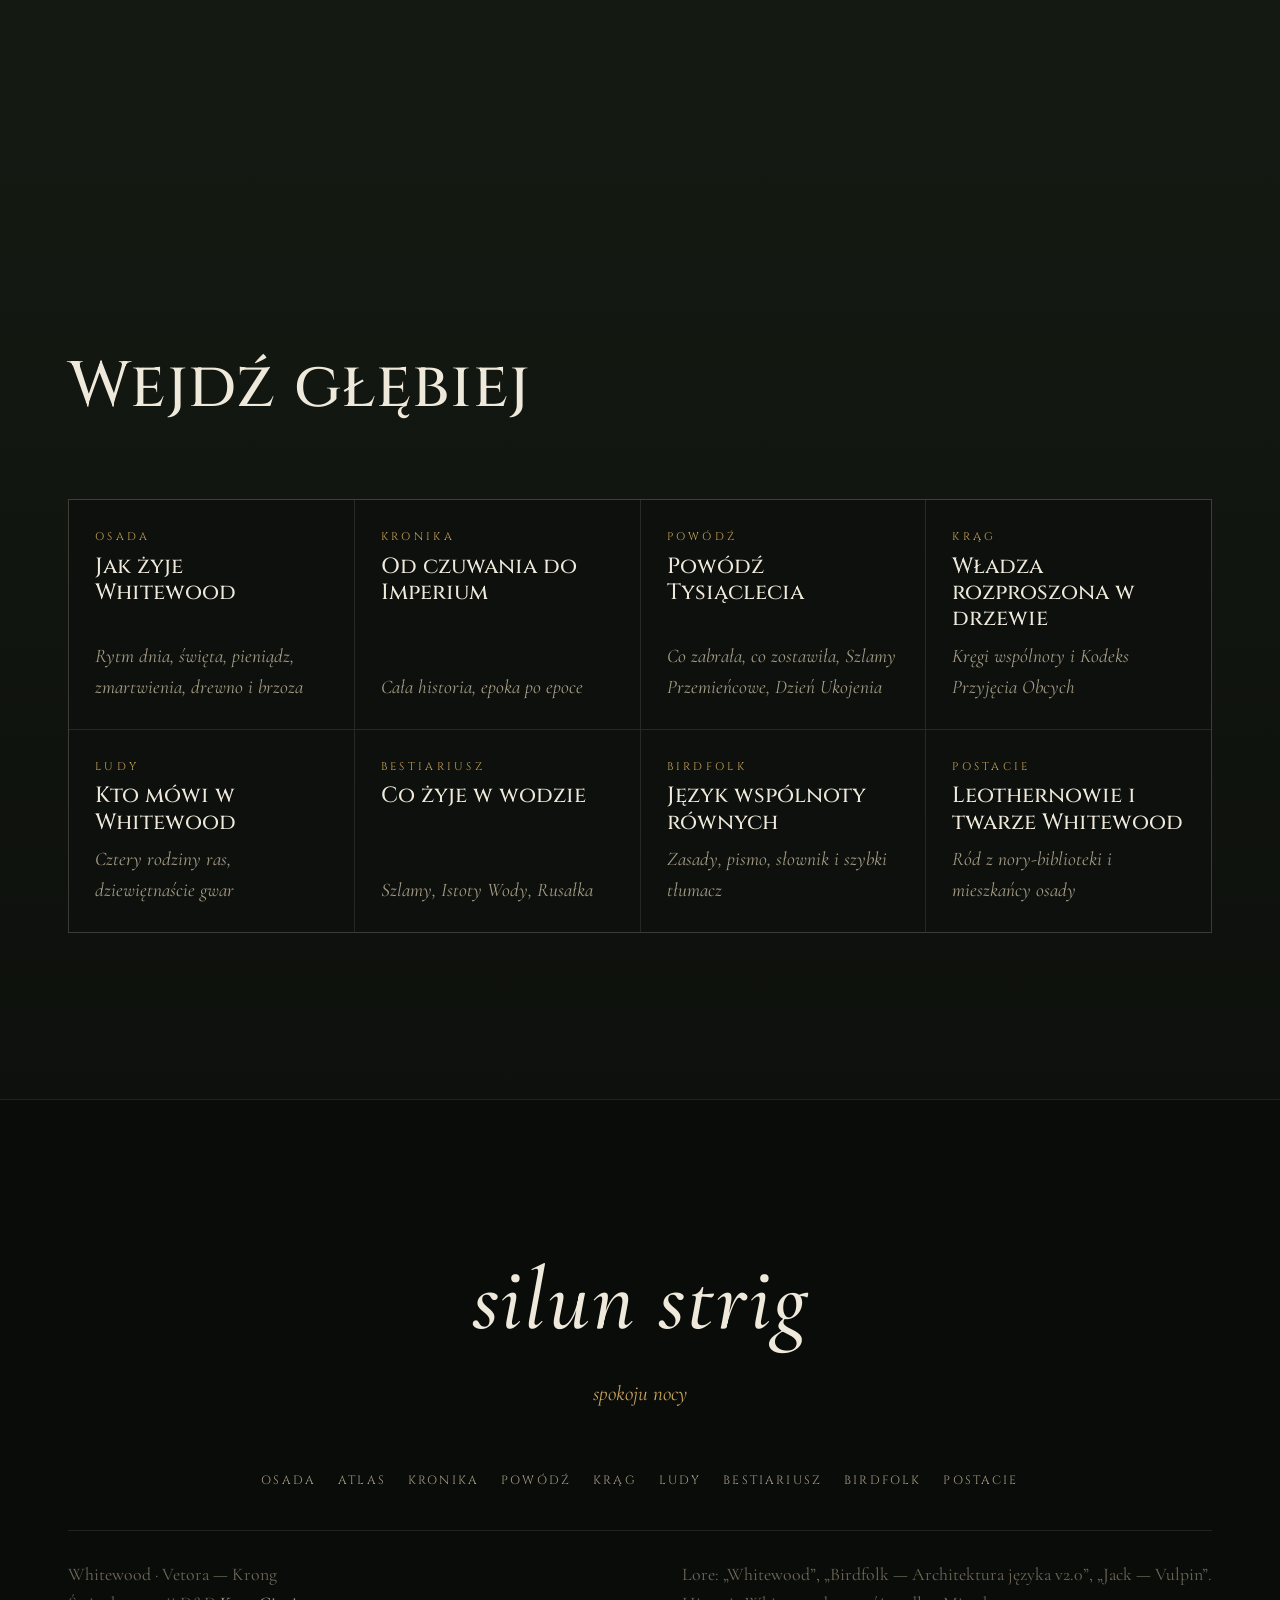
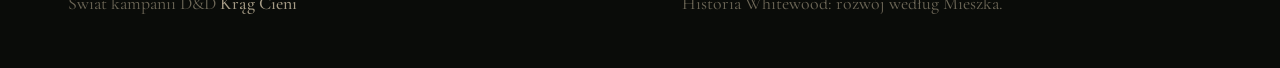
==== commit be05948b: "Split site into subpages with a creators' view behind a password The single page becomes a set of pa" ====
--- a/index.html
+++ b/index.html
@@ -4,7 +4,7 @@
 <meta charset="utf-8">
 <meta name="viewport" content="width=device-width, initial-scale=1">
 <title>Whitewood — Sekoraz, miejsce pierwszego kręgu</title>
-<meta name="description" content="Whitewood: osada zwierzoludzi w delcie na granicy Wielkich Elfickich Lasów. Region Vetora, prowincja Krong. Świat kampanii D&D Krąg Cieni.">
+<meta name="description" content="Whitewood: osada zwierzoludzi w delcie na granicy Wielkich Elfickich Lasów. Region Vetora, prowincja Krong. Świat kampanii D&amp;D Krąg Cieni.">
 <meta property="og:title" content="Whitewood — Sekoraz">
 <meta property="og:description" content="Osada, która nauczyła się żyć z tym, co zostało. Vetora — Krong.">
 <meta property="og:image" content="assets/og-image.jpg">
@@ -17,33 +17,11 @@
 <link rel="preload" as="image" href="assets/whitewood-map.webp">
 <link rel="stylesheet" href="css/style.css">
 <link rel="stylesheet" href="css/lore.css">
+<link rel="stylesheet" href="css/pages.css">
 </head>
-<body>
+<body class="has-hero">
 
-<a class="skip" href="#prolog">Przejdź do treści</a>
-
-<!-- ============ NAV ============ -->
-<header class="nav" id="nav">
-  <a class="nav__brand" href="#top" aria-label="Whitewood — na górę">
-    <svg viewBox="0 0 64 64" aria-hidden="true"><circle cx="32" cy="32" r="29"/><path d="M32 12v40M32 24l-9-7M32 30l10-8M32 38l-11-6M32 44l9-5"/></svg>
-    <span>Whitewood</span>
-  </a>
-  <button class="nav__toggle" aria-expanded="false" aria-controls="navlinks" aria-label="Menu">
-    <span></span><span></span>
-  </button>
-  <nav id="navlinks" class="nav__links">
-    <a href="#osada">Osada</a>
-    <a href="#atlas">Atlas</a>
-    <a href="#kronika">Kronika</a>
-    <a href="#krag">Krąg</a>
-    <a href="#ludy">Ludy</a>
-    <a href="#bestiariusz">Bestiariusz</a>
-    <a href="#jezyk">Birdfolk</a>
-    <a href="#leothern">Leothernowie</a>
-    <a href="#postacie">Postacie</a>
-  </nav>
-  <div class="nav__progress" aria-hidden="true"><i></i></div>
-</header>
+<a class="skip" href="#tresc">Przejdź do treści</a>
 
 <!-- ============ HERO ============ -->
 <section class="hero" id="top">
@@ -64,7 +42,7 @@
     <p class="hero__lede reveal-up" style="--d:1.7s">Osada zwierzoludzi w delcie rzeki, na granicy Wielkich Elfickich Lasów. Zbudowana wokół jednego drzewa, które przetrwało Powódź Tysiąclecia.</p>
     <div class="hero__cta reveal-up" style="--d:2s">
       <a class="btn btn--gold" href="#atlas">Otwórz atlas</a>
-      <a class="btn btn--ghost" href="#kronika">Czytaj kronikę</a>
+      <a class="btn btn--ghost" href="kronika.html">Czytaj kronikę</a>
     </div>
   </div>
 
@@ -74,6 +52,8 @@
 </section>
 
 <main>
+
+<main id="tresc">
 
 <!-- ============ PROLOG ============ -->
 <section class="section prolog" id="prolog">
@@ -99,23 +79,11 @@
   </div>
 </section>
 
-<!-- ============ OSADA ============ -->
-<section class="section settle" id="osada">
-  <div class="wrap">
-    <header class="section__head">
-      <p class="eyebrow reveal">Osada</p>
-      <h2 class="reveal" id="osadaTitle">Jak żyje Whitewood</h2>
-      <div class="section__sub settle__lead reveal" id="osadaLead"></div>
-    </header>
-    <div class="settle__grid" id="osadaGrid"></div>
-  </div>
-</section>
-
 <!-- ============ ATLAS ============ -->
 <section class="section atlas" id="atlas">
   <div class="wrap">
     <header class="section__head">
-      <p class="eyebrow reveal">I · Atlas</p>
+      <p class="eyebrow reveal">Atlas</p>
       <h2 class="reveal">Delta po Powodzi</h2>
       <p class="section__sub reveal">Wybierz miejsce na mapie. Rzeka rozdzieliła się na odnogi, a między nimi powstały wyspy — każda spięta mostem z Rynkiem.</p>
     </header>
@@ -144,232 +112,31 @@
   </div>
 </section>
 
-<!-- ============ KRONIKA ============ -->
-<section class="section chronicle" id="kronika">
+<!-- ============ DALEJ ============ -->
+<section class="section tiles" id="dalej">
   <div class="wrap">
     <header class="section__head">
-      <p class="eyebrow reveal">II · Kronika</p>
-      <h2 class="reveal">Od czuwania do Imperium</h2>
-      <p class="section__sub reveal">Historia Whitewood spisana według Mieszka — od pierwszych gniazd na palach po dzień, w którym przez most przeszedł Zwiastun.</p>
+      <p class="eyebrow reveal">Dalej</p>
+      <h2 class="reveal">Wejdź głębiej</h2>
     </header>
-    <ol class="timeline" id="timeline"></ol>
-  </div>
-</section>
-
-<!-- ============ POWÓDŹ ============ -->
-<section class="flood" id="powodz" aria-label="Powódź Tysiąclecia">
-  <canvas class="flood__water" aria-hidden="true"></canvas>
-  <div class="wrap narrow flood__inner">
-    <p class="eyebrow eyebrow--light reveal">Rok zero</p>
-    <h2 class="flood__title reveal">Powódź<br>Tysiąclecia</h2>
-    <p class="flood__lede reveal">Nie była to zwykła powódź sezonowa. Rzeka wystąpiła z&nbsp;brzegów gwałtownie, jakby zerwał się jej rytm.</p>
-    <ul class="flood__list reveal-stagger">
-      <li><span>I</span>Bestie i mieszkańcy uciekali w te same miejsca.</li>
-      <li><span>II</span>Dawne granice przestały istnieć.</li>
-      <li><span>III</span>Część kopalń zalało natychmiast. Inne powoli stawały się pułapkami.</li>
-    </ul>
-    <p class="flood__coda reveal">Jedna nora została ominięta przez wodę.<br><em>Ta, w której mieszkali Leothernowie.</em></p>
-  </div>
-</section>
-
-<!-- ============ KRĄG / WŁADZA ============ -->
-<section class="section circle" id="krag">
-  <div class="wrap">
-    <header class="section__head">
-      <p class="eyebrow reveal">III · Krąg</p>
-      <h2 class="reveal">Władza rozproszona w drzewie</h2>
-      <p class="section__sub reveal">Wódz nie jest władcą, lecz tym, który wiedzie i zakorzenia. Whitewood nie jest naiwne. Nie jest też ksenofobiczne. Jest ostrożne i strukturalne.</p>
-    </header>
-
-    <div class="circles">
-      <div class="circles__diagram reveal" id="circlesDiagram">
-        <svg viewBox="0 0 400 400" role="img" aria-label="Trzy kręgi wspólnoty Whitewood">
-          <defs>
-            <radialGradient id="cg" cx="50%" cy="50%" r="50%">
-              <stop offset="0" stop-color="#c9a45c" stop-opacity=".35"/>
-              <stop offset="1" stop-color="#c9a45c" stop-opacity="0"/>
-            </radialGradient>
-          </defs>
-          <circle class="ring ring--kakor" data-ring="kakor" cx="200" cy="200" r="186"/>
-          <circle class="ring ring--tekor" data-ring="tekor" cx="200" cy="200" r="128"/>
-          <circle class="ring ring--sekor" data-ring="sekor" cx="200" cy="200" r="70"/>
-          <circle cx="200" cy="200" r="70" fill="url(#cg)" pointer-events="none"/>
-          <g class="tree" pointer-events="none">
-            <path d="M200 238v-70M200 188l-16-14M200 200l18-15M200 214l-20-10M200 226l15-8"/>
-          </g>
-          <text x="200" y="260" class="ring-label">sekor</text>
-          <text x="200" y="306" class="ring-label">tekor</text>
-          <text x="200" y="364" class="ring-label">kakor</text>
-        </svg>
-      </div>
-      <div class="circles__text reveal" id="circlesText"></div>
+    <div class="tiles__grid reveal-stagger">
+      <a class="tile" href="osada.html"><span class="tile__k">Osada</span><b>Jak żyje Whitewood</b><i>Rytm dnia, święta, pieniądz, zmartwienia, drewno i brzoza</i><span class="tile__go" aria-hidden="true">→</span></a>
+      <a class="tile" href="kronika.html"><span class="tile__k">Kronika</span><b>Od czuwania do Imperium</b><i>Cała historia, epoka po epoce</i><span class="tile__go" aria-hidden="true">→</span></a>
+      <a class="tile" href="powodz.html"><span class="tile__k">Powódź</span><b>Powódź Tysiąclecia</b><i>Co zabrała, co zostawiła, Szlamy Przemieńcowe, Dzień Ukojenia</i><span class="tile__go" aria-hidden="true">→</span></a>
+      <a class="tile" href="krag.html"><span class="tile__k">Krąg</span><b>Władza rozproszona w drzewie</b><i>Kręgi wspólnoty i Kodeks Przyjęcia Obcych</i><span class="tile__go" aria-hidden="true">→</span></a>
+      <a class="tile" href="ludy.html"><span class="tile__k">Ludy</span><b>Kto mówi w Whitewood</b><i>Cztery rodziny ras, dziewiętnaście gwar</i><span class="tile__go" aria-hidden="true">→</span></a>
+      <a class="tile" href="bestiariusz.html"><span class="tile__k">Bestiariusz</span><b>Co żyje w wodzie</b><i>Szlamy, Istoty Wody, Rusałka</i><span class="tile__go" aria-hidden="true">→</span></a>
+      <a class="tile" href="jezyk.html"><span class="tile__k">Birdfolk</span><b>Język wspólnoty równych</b><i>Zasady, pismo, słownik i szybki tłumacz</i><span class="tile__go" aria-hidden="true">→</span></a>
+      <a class="tile" href="postacie.html"><span class="tile__k">Postacie</span><b>Leothernowie i twarze Whitewood</b><i>Ród z nory-biblioteki i mieszkańcy osady</i><span class="tile__go" aria-hidden="true">→</span></a>
     </div>
-
-    <div class="codex">
-      <header class="codex__head reveal">
-        <h3>Kodeks Przyjęcia Obcych</h3>
-        <p>spisany pod Brzozowym Dębem</p>
-      </header>
-      <div class="codex__grid reveal-stagger" id="codex"></div>
-      <div class="hybrid-rules reveal">
-        <div><h4>Centaur · Minotaur · Satyr</h4><p>Przyjmowani w Drugim Kręgu. Po czasie i uznaniu — pełne prawa.</p></div>
-        <div><h4>Shifter</h4><p>Wymagana jawność natury przemiany. Silniejsza obserwacja w okresie próbnym.</p></div>
-        <div><h4>Simic Hybrid</h4><p>Najbardziej problematyczny przypadek. Pełna przejrzystość modyfikacji. Rada może odmówić Pierwszego Kręgu.</p></div>
-      </div>
-    </div>
-  </div>
-</section>
-
-<!-- ============ LUDY ============ -->
-<section class="section peoples" id="ludy">
-  <div class="wrap">
-    <header class="section__head">
-      <p class="eyebrow reveal">IV · Ludy</p>
-      <h2 class="reveal">Kto mówi w Whitewood</h2>
-      <p class="section__sub reveal">Cztery rodziny ras, dziewiętnaście gwar, jeden wspólny język. Każda grupa wniosła do Birdfolka swój rejestr — i swoje miejsce we wspólnocie.</p>
-    </header>
-    <div class="tabs reveal" role="tablist" id="peopleTabs">
-      <button role="tab" aria-selected="true" data-fam="all">Wszyscy</button>
-      <button role="tab" aria-selected="false" data-fam="birdfolk">Skrzydlaci</button>
-      <button role="tab" aria-selected="false" data-fam="beastfolk">Beastfolk</button>
-      <button role="tab" aria-selected="false" data-fam="hybrids">Hybrydy</button>
-      <button role="tab" aria-selected="false" data-fam="exotic">Egzotyczni</button>
-    </div>
-    <div class="people" id="people"></div>
-  </div>
-</section>
-
-<!-- ============ BESTIARIUSZ ============ -->
-<section class="section bestiary" id="bestiariusz">
-  <div class="wrap">
-    <header class="section__head">
-      <p class="eyebrow reveal">V · Bestiariusz</p>
-      <h2 class="reveal">Co żyje w wodzie</h2>
-      <p class="section__sub reveal">Wiedza niepisana, ale respektowana. Po Powodzi zmieniło się wszystko — także to, czego należy się bać.</p>
-    </header>
-    <div class="beasts reveal-stagger" id="beasts"></div>
-  </div>
-</section>
-
-<!-- ============ JĘZYK ============ -->
-<section class="section lang" id="jezyk">
-  <div class="wrap">
-    <header class="section__head">
-      <p class="eyebrow reveal">VI · Birdfolk</p>
-      <h2 class="reveal">Język wspólnoty równych</h2>
-      <p class="section__sub reveal">Wspólny Zwierzoludzki. Bez wielkich liter, bez rodzaju gramatycznego, bez przypadków. Zaprojektowany tak, by dało się go wymówić dziobem, pyskiem i trąbą.</p>
-    </header>
-
-    <div class="lang__pillars reveal-stagger">
-      <article><h3>brak wielkich liter</h3><p>Nikt nie jest gramatycznie „ważniejszy”. Imperialny dokument pisany WIELKIMI LITERAMI odbierany jest w Whitewood jako pyszałkowaty i agresywny.</p></article>
-      <article><h3>!istotność!</h3><p>Wykrzyknik nie oznacza krzyku, lecz istotność. Ruchomy, stawiany przed słowem, które w zdaniu jest najważniejsze. Imię bez znacznika jest niewidzialne.</p></article>
-      <article><h3>s · t · k</h3><p>Dystans mierzy się względem kręgu, nie siebie: <em>sen</em> — bliski mnie, <em>ten</em> — wspólny, <em>kan</em> — poza naszym kręgiem.</p></article>
-    </div>
-
-    <div class="lang__tools">
-      <!-- Emfaza -->
-      <div class="tool reveal">
-        <h3 class="tool__title">Ruchomy wykrzyknik</h3>
-        <p class="tool__desc">To samo zdanie, inna istotność.</p>
-        <div class="emph" id="emph">
-          <p class="emph__line" id="emphLine"></p>
-          <p class="emph__gloss" id="emphGloss"></p>
-          <div class="emph__dots" id="emphDots" role="tablist" aria-label="Warianty"></div>
-        </div>
-      </div>
-
-      <!-- Konwerter imion -->
-      <div class="tool reveal">
-        <h3 class="tool__title">Zapis imienia</h3>
-        <p class="tool__desc">Wpisz imię — zobacz je w Kuropatwie i w ptasiej wymowie (bez głosek wargowych).</p>
-        <label class="field">
-          <span class="visually-hidden">Imię</span>
-          <input id="nameInput" type="text" value="Imperator Wiktor" maxlength="40" autocomplete="off" spellcheck="false">
-        </label>
-        <dl class="name-out" id="nameOut"></dl>
-      </div>
-    </div>
-
-    <!-- Słownik -->
-    <div class="dict reveal">
-      <div class="dict__head">
-        <h3>Słownik</h3>
-        <label class="field field--search">
-          <span class="visually-hidden">Szukaj w słowniku</span>
-          <input id="dictSearch" type="search" placeholder="Szukaj: woda, sil, przyjaciel…" autocomplete="off">
-        </label>
-      </div>
-      <div class="chips" id="dictCats"></div>
-      <div class="dict__table" id="dictTable" role="list"></div>
-      <p class="dict__count" id="dictCount"></p>
-    </div>
-
-    <!-- Rok -->
-    <div class="year reveal">
-      <h3>karkor — rok cykliczny</h3>
-      <div class="year__wheel">
-        <div class="season s1"><b>drenha</b><span>wiosna</span><i>drzewa nadchodzą</i></div>
-        <div class="season s2"><b>rasgal</b><span>lato</span><i>ognisty dzień</i></div>
-        <div class="season s3"><b>drenło</b><span>jesień</span><i>drzewa, które były</i></div>
-        <div class="season s4"><b>silstrig</b><span>zima</span><i>wodna noc</i></div>
-      </div>
-    </div>
-  </div>
-</section>
-
-<!-- ============ LEOTHERN ============ -->
-<section class="section leothern" id="leothern">
-  <div class="wrap">
-    <div class="leothern__grid">
-      <div class="leothern__text">
-        <p class="eyebrow reveal">VII · Ród</p>
-        <h2 class="reveal">Leothernowie</h2>
-        <p class="leothern__motto reveal">Nie przybyli do Whitewood, by je zmienić.<br>Przybyli, bo rozpoznali miejsce, które nie wymagało zmiany — tylko opieki.</p>
-        <div class="prose reveal">
-          <p>Vulpini rzadko zakładają osady od podstaw. Leothernowie przyciągnęły pogłoski o nieudanych kopalniach przy granicy Świętego Lasu — dla wielu znak porażki, dla nich znak równowagi. Pierwsza nora nie została wykuta, lecz odzyskana.</p>
-          <p>Gdy przyszła Powódź, otworzyli wejścia, nie pytając, kim są przybywający. W zamian prosili tylko: <em>jeśli macie wiedzę — podzielcie się nią. Jeśli macie księgi — pozwólcie je przepisać. Jeśli macie umiejętności — zostawcie ich ślad.</em> Tak powstała biblioteka rodu.</p>
-        </div>
-      </div>
-      <div class="leothern__ethos reveal">
-        <p class="ethos__label">Etos, którego nigdy nie spisano</p>
-        <ol id="ethos"></ol>
-        <p class="ethos__foot">Powódź Tysiąclecia nie uczyniła z Leothernów bohaterów.<br><strong>Uczyniła ich strażnikami tego, co ocalało.</strong></p>
-      </div>
-    </div>
-    <div class="names reveal">
-      <div><code>!jack!</code><span>imię osobiste — publiczne, codzienne</span></div>
-      <div><code>!leothern!</code><span>imię rodowe — dziedziczne</span></div>
-      <div><code>!!leothern!!</code><span>imię prawdziwe — tylko w pełnym zaufaniu</span></div>
-    </div>
-  </div>
-</section>
-
-<!-- ============ POSTACIE ============ -->
-<section class="section cast" id="postacie">
-  <div class="wrap">
-    <header class="section__head">
-      <p class="eyebrow reveal">VIII · Postacie</p>
-      <h2 class="reveal">Twarze Whitewood</h2>
-    </header>
-    <div class="cast__grid reveal-stagger" id="cast"></div>
   </div>
 </section>
 
 </main>
 
-<footer class="footer">
-  <div class="wrap">
-    <p class="footer__farewell">silun strig</p>
-    <p class="footer__gloss">spokoju nocy</p>
-    <div class="footer__meta">
-      <p>Whitewood · Vetora — Krong<br>Świat kampanii D&amp;D <strong>Krąg Cieni</strong></p>
-      <p>Lore: „Whitewood”, „Birdfolk — Architektura języka v2.0”, „Jack — Vulpin”.<br>Historia Whitewood: rozwój według Mieszka.</p>
-    </div>
-  </div>
-</footer>
-
 <script src="js/data.js"></script>
+<script src="js/site.js"></script>
 <script src="js/lore.js"></script>
-<script src="js/main.js"></script>
+<script src="js/pages.js"></script>
 </body>
 </html>
--- a/css/lore.css
+++ b/css/lore.css
@@ -26,13 +26,6 @@
 .chk { display: inline-block; width: .8em; height: .8em; border: 1px solid var(--muted); margin-right: .45em; vertical-align: -1px; }
 .chk--done { background: var(--gold); border-color: var(--gold); }
 
-.mode-badge {
-  margin-left: auto; margin-right: 14px; text-decoration: none; white-space: nowrap;
-  font-family: var(--f-display); font-size: 10px; letter-spacing: .22em; text-transform: uppercase;
-  color: #e1a07a; border: 1px solid rgba(179,84,42,.55); padding: 5px 10px; border-radius: 3px; background: rgba(179,84,42,.12);
-}
-.mode-badge:hover { background: rgba(179,84,42,.25); }
-@media (min-width: 961px) { .mode-badge { order: 3; margin: 0 0 0 22px; } .nav__links { order: 2; margin-left: auto; } }
 
 .word { position: relative; }
 .word--prop { background: linear-gradient(160deg, rgba(229,200,138,.06), transparent 60%), var(--ink); }
@@ -48,9 +41,9 @@
   font-family: var(--f-display); font-size: 9px; letter-spacing: .15em; text-transform: uppercase; font-style: normal;
   color: var(--gold); border: 1px dashed rgba(201,164,92,.5); border-radius: 99px;
 }
-body[data-mode="publiczny"] p.prop::after, body[data-mode="publiczny"] li.prop::after { display: none; }
-body[data-mode="publiczny"] p.prop, body[data-mode="publiczny"] li.prop { border-left: 0; padding-left: 0; margin-left: 0; }
-body[data-mode="publiczny"] li.prop { list-style: inherit; margin-left: 0; padding-left: 0; }
+html[data-mode="publiczny"] p.prop::after, html[data-mode="publiczny"] li.prop::after { display: none; }
+html[data-mode="publiczny"] p.prop, html[data-mode="publiczny"] li.prop { border-left: 0; padding-left: 0; margin-left: 0; }
+html[data-mode="publiczny"] li.prop { list-style: inherit; margin-left: 0; padding-left: 0; }
 
 /* ---------- OSADA ---------- */
 .settle { background: var(--ink-2); padding-top: clamp(70px, 9vw, 120px); }
--- a/css/pages.css
+++ b/css/pages.css
@@ -0,0 +1,186 @@
+/* =========================================================
+   WHITEWOOD — podstrony, tryb twórców, tłumacz, pracownia
+   ========================================================= */
+
+/* ---------- menu: klucz twórców ---------- */
+.nav__links { margin-left: auto; }
+.nav__key {
+  margin-left: 20px; display: inline-flex; align-items: center; justify-content: center; gap: 6px; min-width: 38px; height: 34px; padding: 0 10px;
+  background: none; border: 1px solid var(--line); color: var(--muted); cursor: pointer; border-radius: 3px;
+  font-family: var(--f-display); font-size: 10px; letter-spacing: .2em; text-transform: uppercase; transition: color .3s, border-color .3s, background .3s;
+}
+.nav__key svg { width: 18px; height: 18px; fill: none; stroke: currentColor; stroke-width: 1.6; stroke-linecap: round; }
+.nav__key:hover { color: var(--gold-2); border-color: var(--gold); }
+html[data-mode="tworca"] .nav__key { color: #e1a07a; border-color: rgba(179,84,42,.55); background: rgba(179,84,42,.12); }
+.nav__links a.nav__workshop { color: #e1a07a; }
+.nav__links a.nav__workshop::after { background: #e1a07a; }
+@media (max-width: 1180px) { .nav__links { gap: 16px; } .nav__links a { letter-spacing: .14em; font-size: 11px; } }
+@media (max-width: 960px) {
+  .nav__key { margin-left: auto; margin-right: 8px; }
+  .nav__links a { font-size: 18px; letter-spacing: .2em; }
+}
+
+/* ---------- okno twórców ---------- */
+.gate { border: 0; padding: 0; background: transparent; color: var(--birch); max-width: min(520px, calc(100vw - 32px)); width: 100%; }
+.gate::backdrop { background: rgba(5,7,5,.78); backdrop-filter: blur(6px); }
+.gate__box { position: relative; background: linear-gradient(160deg, rgba(201,164,92,.08), transparent 50%), var(--ink); border: 1px solid var(--line); padding: clamp(28px, 5vw, 44px); }
+.gate__box::before { content: ""; position: absolute; inset: 8px; border: 1px solid var(--line-2); pointer-events: none; }
+.gate h2 { font-size: clamp(26px, 4vw, 34px); margin-bottom: 14px; }
+.gate__text { color: var(--parch); margin: 0 0 22px; font-size: .98em; }
+.gate__err { color: #e1a07a; font-style: italic; margin: 10px 0 0; }
+.gate__actions { display: flex; flex-wrap: wrap; gap: 10px; margin-top: 22px; position: relative; }
+.gate__actions .btn { padding: 12px 18px; cursor: pointer; }
+.gate__close { position: absolute; top: 14px; right: 16px; background: none; border: 0; color: var(--muted); font-size: 26px; line-height: 1; cursor: pointer; z-index: 1; }
+.gate__close:hover { color: var(--birch); }
+.gate .field input { font-size: 1.15em; letter-spacing: .08em; }
+
+/* ---------- podstrony ---------- */
+.subpage main > section:first-child { padding-top: calc(68px + clamp(56px, 8vw, 110px)); }
+.subpage main > .flood--page:first-child { padding-top: calc(68px + clamp(90px, 13vw, 180px)); }
+.page-title { font-size: clamp(40px, 6vw, 76px); }
+.subpage .section__head h2:first-of-type { font-size: clamp(38px, 6vw, 76px); }
+
+/* ---------- kafle na stronie głównej ---------- */
+.tiles { background: linear-gradient(var(--ink-2), var(--ink)); }
+.tiles__grid { display: grid; grid-template-columns: repeat(auto-fill, minmax(260px, 1fr)); gap: 1px; background: var(--line-2); border: 1px solid var(--line-2); }
+.tile {
+  position: relative; display: flex; flex-direction: column; gap: 8px; min-height: 190px; padding: 28px 26px 26px;
+  background: var(--ink); text-decoration: none; transition: background .5s var(--ease); overflow: hidden;
+}
+.tile::before { content: ""; position: absolute; inset: 0; background: radial-gradient(circle at 100% 0, rgba(201,164,92,.14), transparent 60%); opacity: 0; transition: opacity .5s; }
+.tile:hover { background: var(--ink-3); }
+.tile:hover::before { opacity: 1; }
+.tile__k { font-family: var(--f-display); font-size: 11px; letter-spacing: .3em; text-transform: uppercase; color: var(--gold); }
+.tile b { font-family: var(--f-display); font-weight: 500; font-size: 22px; line-height: 1.2; color: var(--birch); }
+.tile i { color: var(--muted); font-size: .92em; margin-top: auto; }
+.tile__go { position: absolute; right: 24px; top: 24px; color: var(--gold); font-size: 20px; transform: translateX(-6px); opacity: 0; transition: transform .4s var(--ease), opacity .4s; }
+.tile:hover .tile__go { transform: none; opacity: 1; }
+
+/* ---------- dokumenty (powódź) ---------- */
+.doc-page { background: var(--ink); }
+.doc-layout { display: grid; grid-template-columns: 220px minmax(0, 760px); gap: clamp(30px, 6vw, 90px); justify-content: center; }
+.doc__toc { position: sticky; top: 100px; align-self: start; display: flex; flex-direction: column; gap: 4px; border-left: 1px solid var(--line); padding-left: 18px; }
+.doc__toc a { font-family: var(--f-display); font-size: 12px; letter-spacing: .14em; text-transform: uppercase; color: var(--muted); text-decoration: none; padding: 5px 0; transition: color .3s; }
+.doc__toc a:hover { color: var(--gold-2); }
+.doc__toc a.is-gm { color: #c98b6a; }
+@media (max-width: 900px) { .doc-layout { grid-template-columns: 1fr; } .doc__toc { position: static; flex-direction: row; flex-wrap: wrap; gap: 6px 16px; border-left: 0; padding: 0 0 18px; border-bottom: 1px solid var(--line-2); } }
+.doc__intro p, .doc__body p { color: var(--parch); margin: 0 0 1em; }
+.doc__intro p:first-child { font-size: 1.2em; color: var(--birch); }
+.doc__sec { padding-top: 46px; scroll-margin-top: 90px; }
+.doc__sec h2 { font-size: clamp(26px, 3vw, 36px); margin-bottom: 20px; display: flex; align-items: center; gap: 12px; flex-wrap: wrap; }
+.doc__sec h3 { font-size: 20px; margin: 0 0 14px; color: #e8c3ab; }
+.doc__body ul, .doc__body ol { padding-left: 1.2em; color: var(--parch); margin: 0 0 1em; }
+.doc__body li { margin-bottom: .45em; }
+.doc__body li::marker { color: var(--gold); }
+.doc__body strong { color: var(--birch); font-weight: 600; }
+.doc__body code.native, .doc__intro code.native, .ppage code.native { font-family: var(--f-body); font-weight: 600; font-style: italic; color: var(--gold-2); font-size: 1em; }
+.doc__sec--gm { margin-top: 46px; padding: 30px 28px; border: 1px solid rgba(179,84,42,.35); border-left: 2px solid rgba(179,84,42,.7); background: linear-gradient(160deg, rgba(179,84,42,.08), transparent 60%); }
+.doc__sec--gm h2 { color: #e8c3ab; font-size: 24px; }
+.md-table { overflow-x: auto; margin: 0 0 1em; }
+.md-table table { border-collapse: collapse; width: 100%; font-size: .92em; }
+.md-table th, .md-table td { border-bottom: 1px solid var(--line-2); padding: 8px 10px; text-align: left; color: var(--parch); }
+.md-table th { font-family: var(--f-display); font-weight: 500; font-size: 11px; letter-spacing: .15em; text-transform: uppercase; color: var(--muted); }
+.tl__more { margin-top: 10px !important; }
+.tl__more a { color: #a9d0d6; font-family: var(--f-display); font-size: 12px; letter-spacing: .15em; text-transform: uppercase; text-decoration: none; }
+
+/* ---------- atlas: link do pełnej strony ---------- */
+.place__more { display: inline-block; margin-top: 18px; font-family: var(--f-display); font-size: 12px; letter-spacing: .15em; text-transform: uppercase; color: var(--gold-2); text-decoration: none; }
+.place__more:hover { color: var(--birch); }
+
+/* ---------- strona miejsca ---------- */
+.ppage__head { position: relative; min-height: min(62vh, 560px); display: flex; align-items: flex-end; overflow: hidden; isolation: isolate; }
+.ppage__map { position: absolute; inset: 0; z-index: -2; background: url("../assets/whitewood-map.webp") no-repeat; filter: saturate(.9) brightness(.7); }
+.ppage__head::after { content: ""; position: absolute; inset: 0; z-index: -1; background: linear-gradient(to bottom, rgba(13,16,12,.55), transparent 35%, rgba(13,16,12,.7) 70%, var(--ink)); }
+.ppage__pin { position: absolute; width: 40px; height: 40px; margin: -20px 0 0 -20px; border-radius: 50%; border: 1px solid var(--gold-2); box-shadow: 0 0 30px rgba(229,200,138,.6); background: radial-gradient(circle, var(--gold-2) 0 5px, rgba(201,164,92,.25) 6px 100%); }
+.ppage__pin::after { content: ""; position: absolute; inset: 0; border-radius: 50%; border: 1px solid var(--gold-2); animation: ping 2.6s var(--ease) infinite; }
+.ppage__title { padding-top: 110px; padding-bottom: 38px; }
+.ppage__title h1 { font-size: clamp(40px, 7vw, 88px); text-shadow: 0 2px 30px rgba(0,0,0,.7); }
+.ppage__native { font-size: 1.2em; color: var(--parch); margin: 10px 0 0; font-style: italic; }
+.ppage__native code { font-family: var(--f-body); font-weight: 600; font-style: italic; color: var(--gold-2); font-size: 1em; }
+.ppage__back { display: inline-block; margin-bottom: 22px; font-family: var(--f-display); font-size: 12px; letter-spacing: .18em; text-transform: uppercase; color: var(--muted); text-decoration: none; }
+.ppage__back:hover { color: var(--gold-2); }
+.ppage__body { display: grid; grid-template-columns: minmax(0, 1fr) minmax(280px, 400px); gap: clamp(30px, 5vw, 70px); padding-block: 30px 70px; }
+.ppage__body:not(:has(.ppage__gm)) { grid-template-columns: minmax(0, 780px); }
+@media (max-width: 900px) { .ppage__body { grid-template-columns: 1fr; } }
+.ppage__lead p { font-size: 1.15em; color: var(--birch); margin: 0 0 1em; }
+.ppage__main .doc__sec { padding-top: 34px; }
+.ppage__gm { align-self: start; position: sticky; top: 90px; max-height: calc(100vh - 110px); overflow-y: auto; padding: 26px 24px; border: 1px solid rgba(179,84,42,.35); border-left: 2px solid rgba(179,84,42,.7); background: linear-gradient(160deg, rgba(179,84,42,.08), transparent 60%), var(--ink); }
+@media (max-width: 900px) { .ppage__gm { position: static; max-height: none; } }
+.ppage__gm-head { font-family: var(--f-display); font-size: 12px; letter-spacing: .25em; text-transform: uppercase; color: #e1a07a; margin: 0 0 6px; display: flex; gap: 10px; align-items: center; }
+.ppage__gm .doc__sec { padding: 0; margin: 22px 0 0; border: 0; background: none; }
+.ppage__nav { display: flex; justify-content: space-between; gap: 20px; padding-bottom: 80px; border-top: 1px solid var(--line-2); padding-top: 26px; }
+.ppage__nav a { font-family: var(--f-display); font-size: 13px; letter-spacing: .12em; text-transform: uppercase; color: var(--muted); text-decoration: none; }
+.ppage__nav a:hover { color: var(--gold-2); }
+
+/* ---------- tłumacz ---------- */
+.translator { margin-bottom: 22px; }
+.tr__head { display: flex; justify-content: space-between; align-items: center; gap: 16px; flex-wrap: wrap; margin-bottom: 6px; }
+.tr__dir { display: flex; border: 1px solid var(--line); }
+.tr__dir button { background: none; border: 0; padding: 8px 14px; color: var(--muted); font-family: var(--f-display); font-size: 11px; letter-spacing: .12em; text-transform: uppercase; cursor: pointer; }
+.tr__dir button[aria-pressed="true"] { background: var(--gold); color: var(--ink); }
+.translator textarea {
+  width: 100%; resize: vertical; min-height: 64px; background: rgba(0,0,0,.25); border: 1px solid var(--line); color: var(--birch);
+  font-family: var(--f-body); font-size: 1.2em; padding: 12px 16px; outline: none; transition: border-color .3s;
+}
+.translator textarea:focus { border-color: var(--gold); }
+.tr__examples { display: flex; flex-wrap: wrap; gap: 8px; margin: 12px 0 0; }
+.tr__examples button { background: none; border: 1px dashed var(--line); border-radius: 99px; padding: 4px 12px; color: var(--muted); font-family: var(--f-body); font-style: italic; cursor: pointer; font-size: .9em; }
+.tr__examples button:hover { color: var(--birch); border-color: var(--gold); }
+.tr__out:empty { display: none; }
+.tr__out { margin-top: 22px; border-top: 1px solid var(--line-2); padding-top: 20px; }
+.tr__line { font-size: clamp(20px, 2.2vw, 26px); color: var(--birch); margin: 0 0 18px; }
+.tr__line--bf { font-weight: 600; font-style: italic; color: var(--gold-2); }
+.tr__line b { color: var(--gold-2); font-weight: 600; }
+.tr__name { color: var(--gold-2); font-style: italic; }
+.tr__unk { color: #e1a07a; border-bottom: 1px dotted currentColor; }
+.tr__words { display: flex; flex-wrap: wrap; gap: 10px; }
+.tr__word { border: 1px solid var(--line-2); padding: 10px 12px; min-width: 120px; background: rgba(255,255,255,.015); }
+.tr__word.is-unknown { border-style: dashed; border-color: rgba(225,160,122,.4); }
+.tr__word > b { font-weight: 600; font-style: italic; color: var(--birch); font-size: 1.05em; }
+.tr__tag { margin-left: 6px; font-family: var(--f-display); font-size: 9px; letter-spacing: .15em; text-transform: uppercase; color: var(--gold); border: 1px solid var(--line); padding: 1px 6px; border-radius: 99px; vertical-align: 2px; }
+.tr__morphs { display: flex; flex-wrap: wrap; gap: 4px 10px; margin-top: 6px; }
+.tr__m { display: inline-flex; flex-direction: column; line-height: 1.25; }
+.tr__m code { font-family: var(--f-body); font-weight: 600; color: var(--muted); font-size: .95em; }
+.tr__m.is-root code { color: var(--gold-2); }
+.tr__m i { font-size: .8em; color: var(--faint); }
+.tr__m.is-root i { color: var(--parch); }
+
+/* ---------- pracownia ---------- */
+.ws__locked { border: 1px solid var(--line); padding: 40px; text-align: center; color: var(--parch); }
+.ws__locked .btn { margin-top: 14px; cursor: pointer; }
+.ws__stats { display: grid; grid-template-columns: repeat(4, 1fr); border: 1px solid var(--line); margin-bottom: 50px; }
+.ws__stats > div { padding: 24px 18px; text-align: center; border-left: 1px solid var(--line-2); }
+.ws__stats > div:first-child { border-left: 0; }
+.ws__stats b { display: block; font-family: var(--f-display); font-weight: 500; font-size: 40px; color: var(--gold-2); line-height: 1; }
+.ws__stats span { font-size: .85em; color: var(--muted); }
+@media (max-width: 700px) { .ws__stats { grid-template-columns: 1fr 1fr; } .ws__stats > div:nth-child(3) { border-left: 0; } .ws__stats > div:nth-child(n+3) { border-top: 1px solid var(--line-2); } }
+.ws__block { margin-bottom: 60px; }
+.ws__block h2 { font-size: clamp(24px, 3vw, 32px); margin-bottom: 14px; }
+.ws__block h3 { font-size: 18px; margin: 26px 0 10px; color: var(--gold-2); }
+.ws__block p, .ws__block li { color: var(--parch); }
+.ws__hint { color: var(--muted) !important; font-style: italic; }
+.ws__hint code { font-style: normal; color: var(--gold-2); }
+.ws__group { border-top: 1px solid var(--line-2); }
+.ws__group summary { cursor: pointer; padding: 14px 0; font-family: var(--f-display); letter-spacing: .1em; color: var(--birch); }
+.ws__group summary span { color: var(--gold); margin-left: 8px; font-size: .85em; }
+.ws__group ol { margin: 0 0 18px; padding-left: 1.4em; }
+.ws__group li { margin-bottom: .55em; font-size: .95em; }
+.ws__group li a { font-family: var(--f-display); font-size: 11px; letter-spacing: .12em; text-transform: uppercase; color: var(--gold); text-decoration: none; margin-right: 6px; }
+.ws__words { display: grid; grid-template-columns: repeat(auto-fill, minmax(230px, 1fr)); gap: 1px; background: var(--line-2); border: 1px solid var(--line-2); }
+.ws__words .word b { font-family: var(--f-body); font-weight: 600; color: var(--gold-2); display: block; }
+.ws__words .word span { display: block; color: var(--birch); }
+.ws__words .word i { display: block; color: var(--faint); font-size: .85em; }
+.ws__places { list-style: none; padding: 0; margin: 0; }
+.ws__places li { display: flex; gap: 14px; align-items: baseline; padding: 10px 0; border-bottom: 1px solid var(--line-2); flex-wrap: wrap; }
+.ws__places a { font-family: var(--f-display); color: var(--birch); text-decoration: none; min-width: 220px; }
+.ws__places a:hover { color: var(--gold-2); }
+.ws__places span { color: var(--faint); font-size: .9em; }
+.ws__st { border: 1px dashed currentColor; border-radius: 99px; padding: 0 8px; font-size: .75em !important; }
+.ws__st--kanon { color: #9fc08a !important; }
+.ws__st--do-opisania { color: #e1a07a !important; }
+.ws__todo ul { padding-left: 1.2em; }
+
+/* ---------- stopka: menu ---------- */
+.footer__nav { display: flex; flex-wrap: wrap; justify-content: center; gap: 8px 22px; margin-bottom: 40px; }
+.footer__nav a { font-family: var(--f-display); font-size: 12px; letter-spacing: .18em; text-transform: uppercase; color: var(--muted); text-decoration: none; }
+.footer__nav a:hover { color: var(--gold-2); }
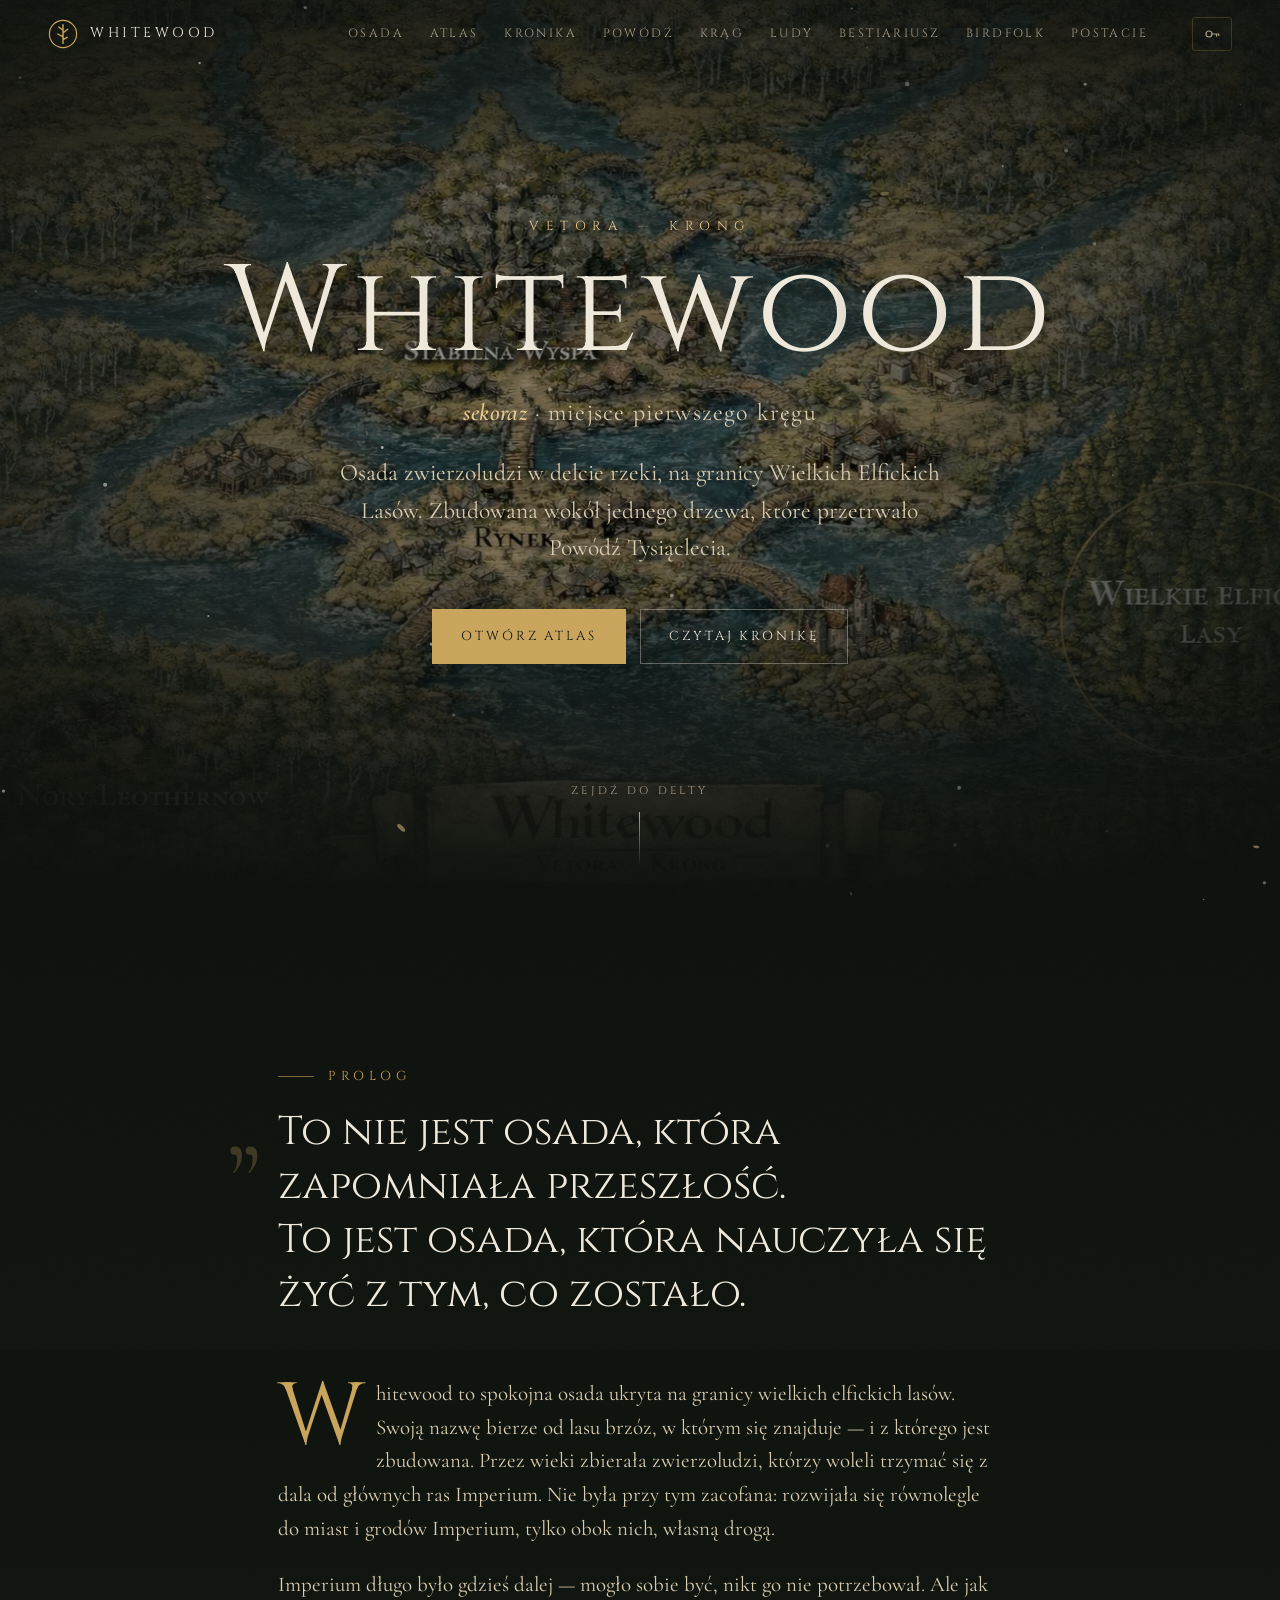
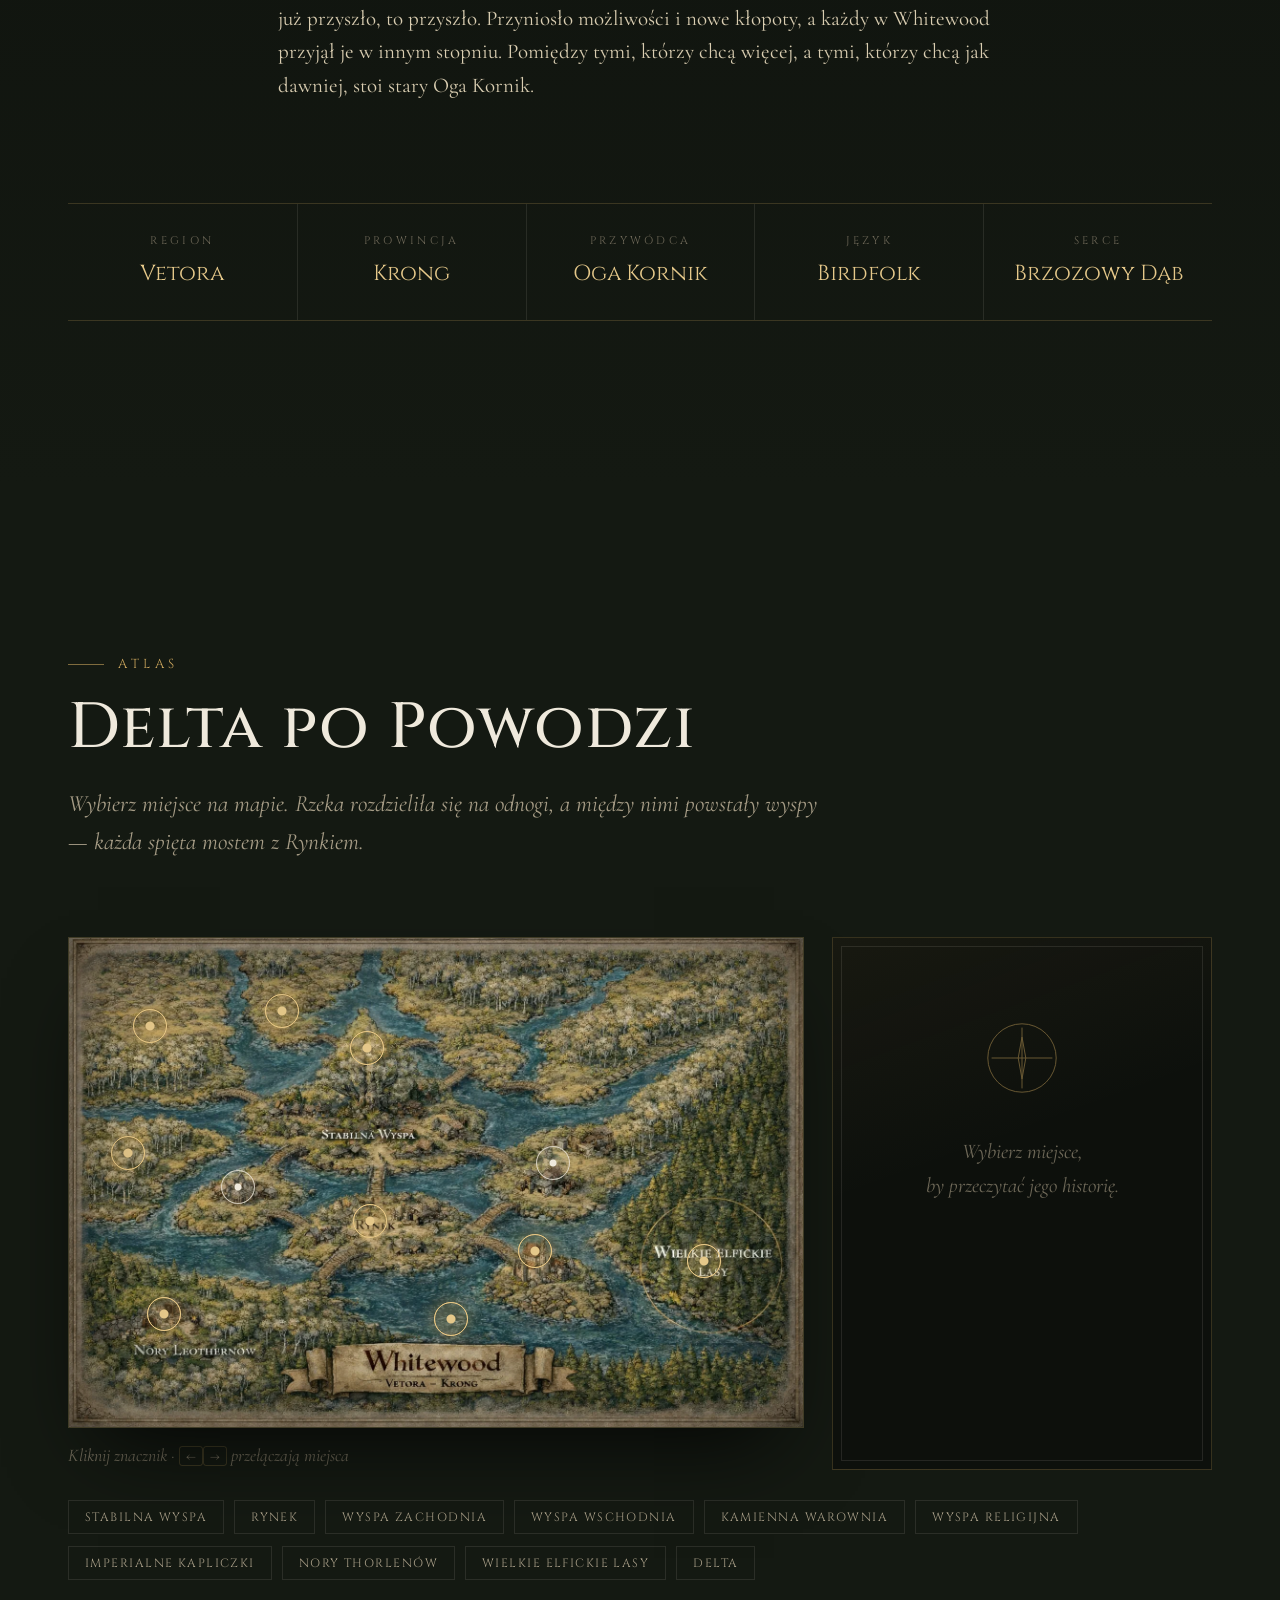
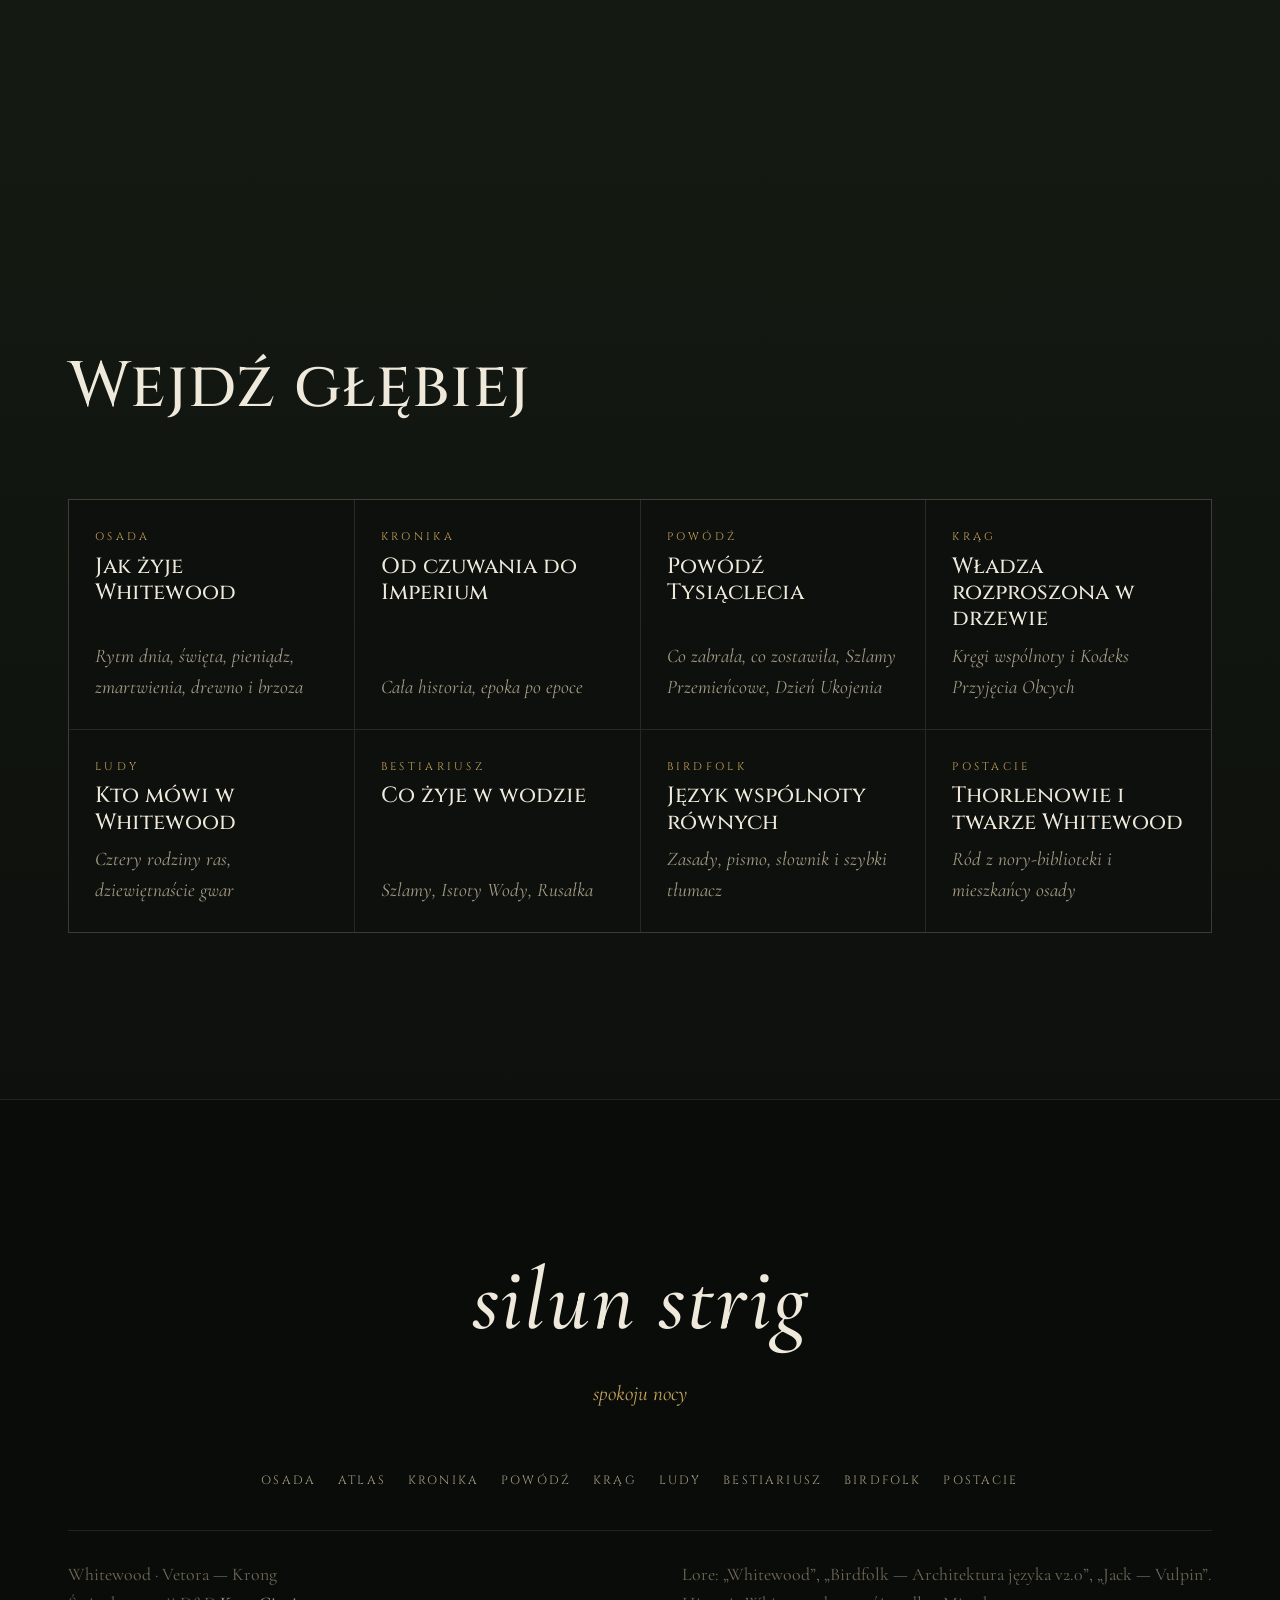
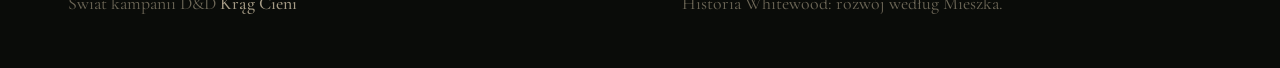
==== commit a2006dd1: "Vulpin family names as anagrams and the Zejście naming ceremony Canon: a family's everyday name is a" ====
--- a/index.html
+++ b/index.html
@@ -92,7 +92,7 @@
       <div class="atlas__stage reveal" id="atlasStage">
         <div class="atlas__viewport">
           <div class="atlas__canvas" id="atlasCanvas">
-            <img src="assets/whitewood-map.webp" alt="Ilustrowana mapa Whitewood: delta rzeki z wyspami połączonymi mostami, Stabilna Wyspa z wielkim drzewem, Rynek, Nory Leothernów i Wielkie Elfickie Lasy." width="1536" height="1024">
+            <img src="assets/whitewood-map.webp" alt="Ilustrowana mapa Whitewood: delta rzeki z wyspami połączonymi mostami, Stabilna Wyspa z wielkim drzewem, Rynek, Nory Thorlenów i Wielkie Elfickie Lasy." width="1536" height="1024">
             <div class="atlas__pins" id="atlasPins"></div>
           </div>
         </div>
@@ -127,7 +127,7 @@
       <a class="tile" href="ludy.html"><span class="tile__k">Ludy</span><b>Kto mówi w Whitewood</b><i>Cztery rodziny ras, dziewiętnaście gwar</i><span class="tile__go" aria-hidden="true">→</span></a>
       <a class="tile" href="bestiariusz.html"><span class="tile__k">Bestiariusz</span><b>Co żyje w wodzie</b><i>Szlamy, Istoty Wody, Rusałka</i><span class="tile__go" aria-hidden="true">→</span></a>
       <a class="tile" href="jezyk.html"><span class="tile__k">Birdfolk</span><b>Język wspólnoty równych</b><i>Zasady, pismo, słownik i szybki tłumacz</i><span class="tile__go" aria-hidden="true">→</span></a>
-      <a class="tile" href="postacie.html"><span class="tile__k">Postacie</span><b>Leothernowie i twarze Whitewood</b><i>Ród z nory-biblioteki i mieszkańcy osady</i><span class="tile__go" aria-hidden="true">→</span></a>
+      <a class="tile" href="postacie.html"><span class="tile__k">Postacie</span><b>Thorlenowie i twarze Whitewood</b><i>Ród z nory-biblioteki i mieszkańcy osady</i><span class="tile__go" aria-hidden="true">→</span></a>
     </div>
   </div>
 </section>
--- a/css/pages.css
+++ b/css/pages.css
@@ -184,3 +184,10 @@
 .footer__nav { display: flex; flex-wrap: wrap; justify-content: center; gap: 8px 22px; margin-bottom: 40px; }
 .footer__nav a { font-family: var(--f-display); font-size: 12px; letter-spacing: .18em; text-transform: uppercase; color: var(--muted); text-decoration: none; }
 .footer__nav a:hover { color: var(--gold-2); }
+
+/* ---------- imiona Vulpinów (postacie) ---------- */
+.vulpin-doc { max-width: 780px; margin: clamp(50px, 7vw, 90px) auto 0; position: relative; }
+.vulpin-doc > h3 { font-size: clamp(26px, 3vw, 36px); text-align: center; }
+.vulpin-doc .doc__sec { padding-top: 34px; }
+.vulpin-doc .doc__sec h2 { font-size: clamp(20px, 2vw, 26px); }
+.names { grid-template-columns: repeat(auto-fit, minmax(210px, 1fr)); }
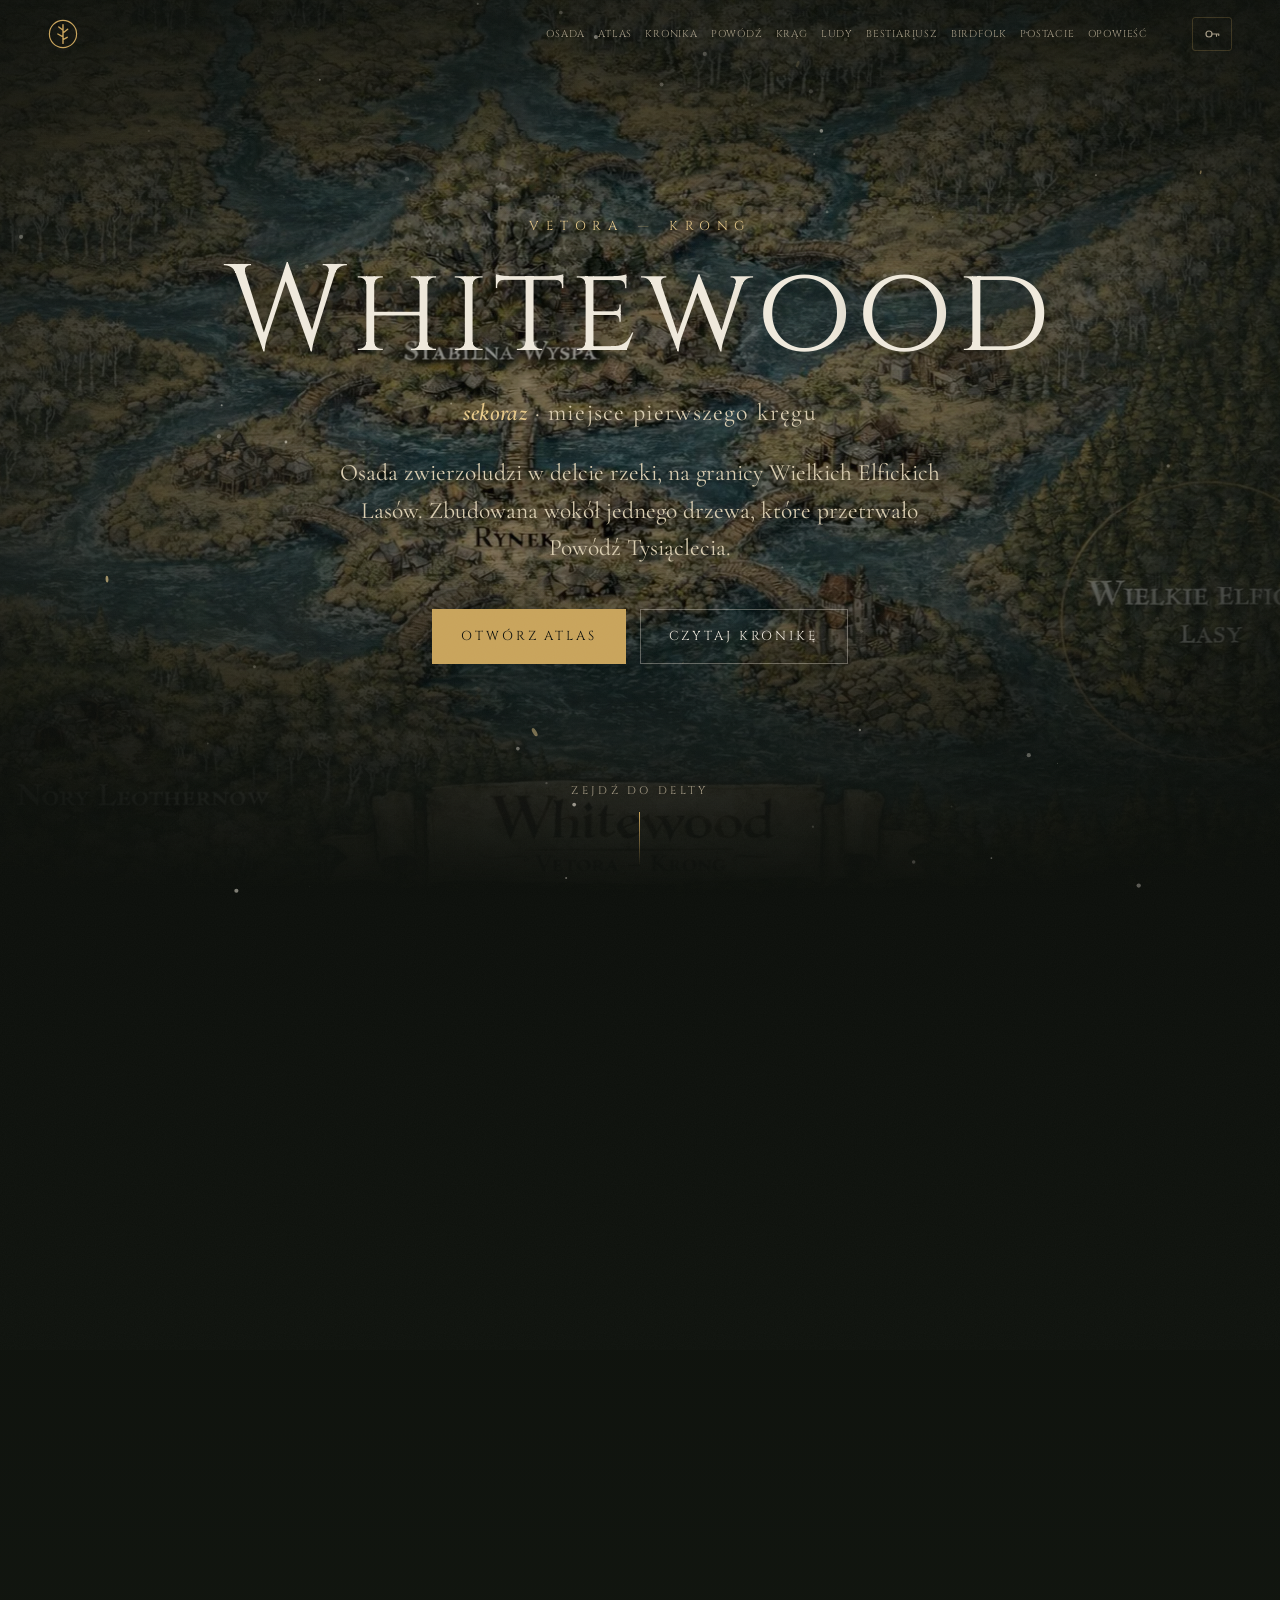
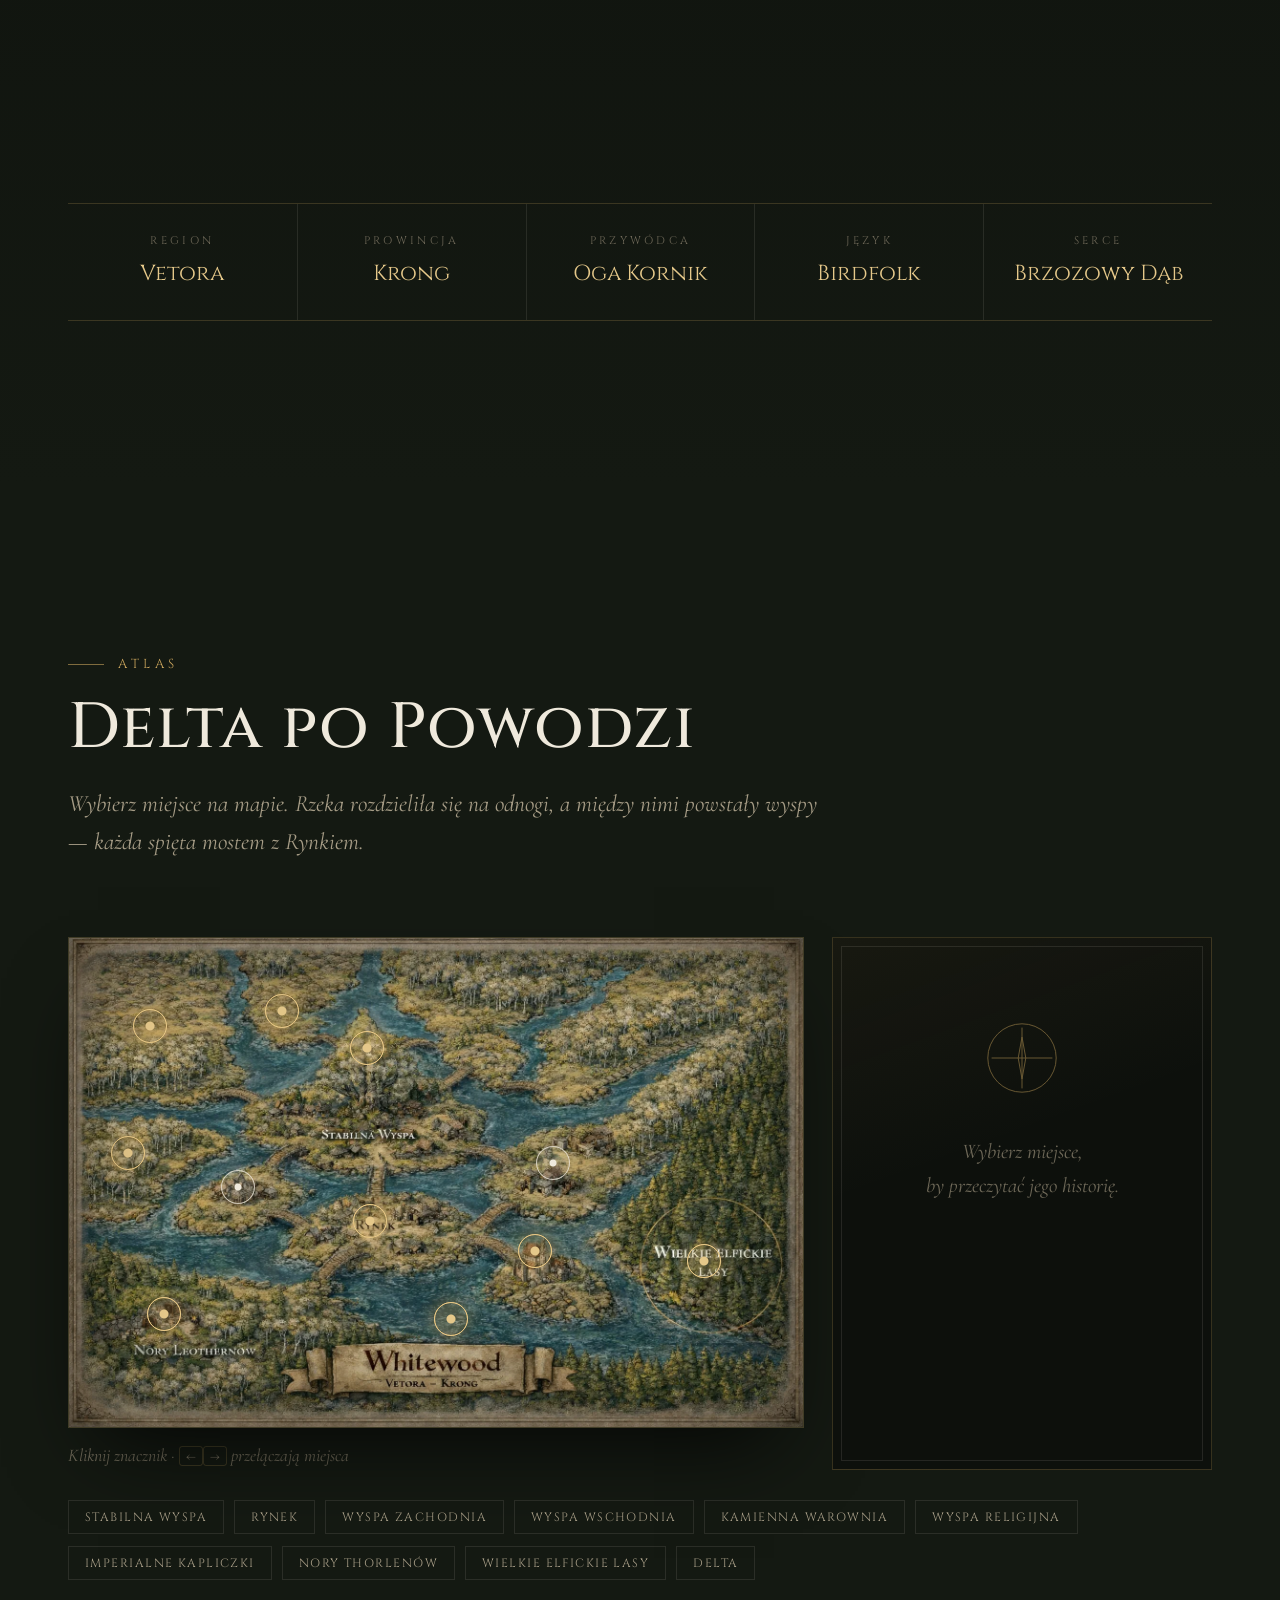
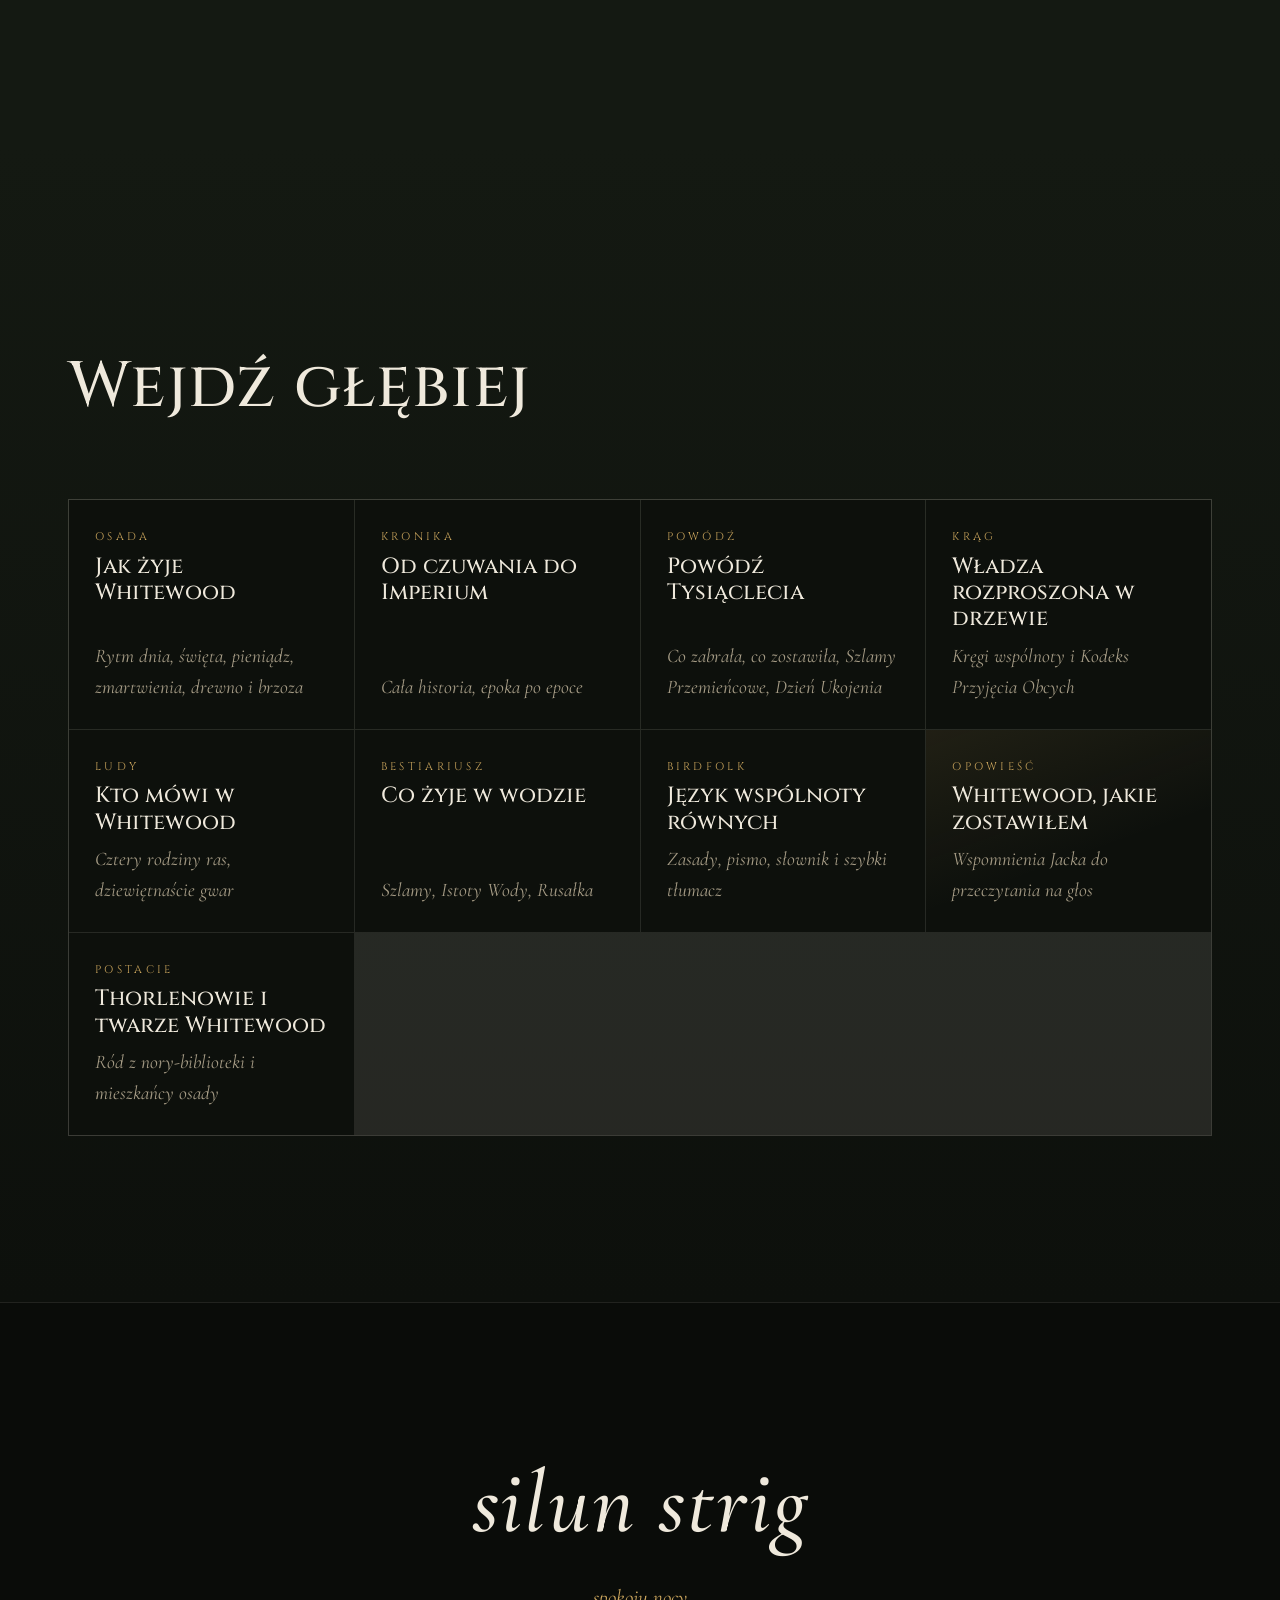
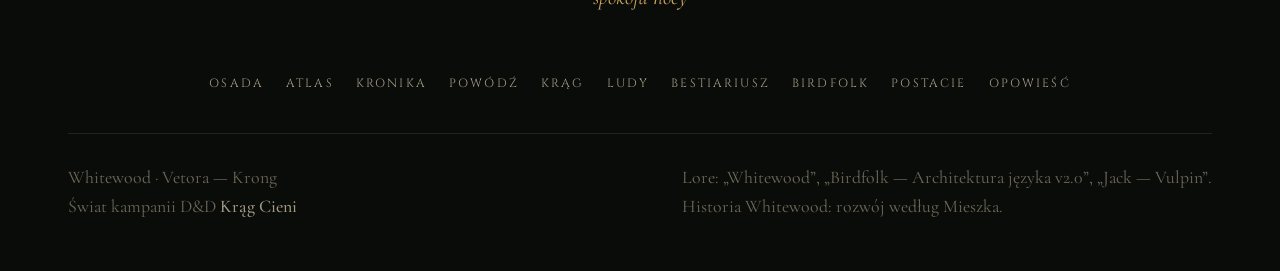
==== commit d931c406: "Add Jack's memories and a read-aloud story mode lore/wspomnienia.md holds Whitewood as Jack left it," ====
--- a/index.html
+++ b/index.html
@@ -127,6 +127,7 @@
       <a class="tile" href="ludy.html"><span class="tile__k">Ludy</span><b>Kto mówi w Whitewood</b><i>Cztery rodziny ras, dziewiętnaście gwar</i><span class="tile__go" aria-hidden="true">→</span></a>
       <a class="tile" href="bestiariusz.html"><span class="tile__k">Bestiariusz</span><b>Co żyje w wodzie</b><i>Szlamy, Istoty Wody, Rusałka</i><span class="tile__go" aria-hidden="true">→</span></a>
       <a class="tile" href="jezyk.html"><span class="tile__k">Birdfolk</span><b>Język wspólnoty równych</b><i>Zasady, pismo, słownik i szybki tłumacz</i><span class="tile__go" aria-hidden="true">→</span></a>
+      <a class="tile tile--story" href="opowiesc.html"><span class="tile__k">Opowieść</span><b>Whitewood, jakie zostawiłem</b><i>Wspomnienia Jacka do przeczytania na głos</i><span class="tile__go" aria-hidden="true">→</span></a>
       <a class="tile" href="postacie.html"><span class="tile__k">Postacie</span><b>Thorlenowie i twarze Whitewood</b><i>Ród z nory-biblioteki i mieszkańcy osady</i><span class="tile__go" aria-hidden="true">→</span></a>
     </div>
   </div>
--- a/css/pages.css
+++ b/css/pages.css
@@ -191,3 +191,76 @@
 .vulpin-doc .doc__sec { padding-top: 34px; }
 .vulpin-doc .doc__sec h2 { font-size: clamp(20px, 2vw, 26px); }
 .names { grid-template-columns: repeat(auto-fit, minmax(210px, 1fr)); }
+
+/* ---------- słowa z gwar ---------- */
+.word b.gw, .ws__words b.gw { font-family: var(--f-body); font-style: italic; font-weight: 600; color: #a9d0d6; letter-spacing: .02em; }
+.dict__table--gw { max-height: none; }
+
+/* =========================================================
+   TRYB OPOWIEŚCI
+   ========================================================= */
+.story-page .footer { display: none; }
+.story { position: relative; min-height: 100vh; min-height: 100svh; overflow: hidden; isolation: isolate; display: flex; flex-direction: column; justify-content: flex-end; --story-scale: 1; }
+.story__bg { position: absolute; inset: 0; z-index: -3; }
+.story__map { position: absolute; inset: 0; background: url("../assets/whitewood-map.webp") no-repeat; opacity: 0; transition: opacity 1.4s var(--ease), background-position 1.6s var(--ease-out), background-size 1.6s var(--ease-out); filter: saturate(.92) brightness(.78); animation: storyDrift 30s ease-in-out infinite alternate; }
+.story__map.is-on { opacity: 1; }
+@keyframes storyDrift { from { transform: scale(1); } to { transform: scale(1.06); } }
+.story__pin { position: absolute; width: 46px; height: 46px; margin: -23px 0 0 -23px; border-radius: 50%; border: 1px solid var(--gold-2); box-shadow: 0 0 40px rgba(229,200,138,.55); background: radial-gradient(circle, var(--gold-2) 0 5px, rgba(201,164,92,.2) 6px 100%); transition: left 1.6s var(--ease-out), top 1.6s var(--ease-out); }
+.story__pin::after { content: ""; position: absolute; inset: 0; border-radius: 50%; border: 1px solid var(--gold-2); animation: ping 2.6s var(--ease) infinite; }
+.story__veil { position: absolute; inset: 0; z-index: -2; background: linear-gradient(to bottom, rgba(13,16,12,.55) 0%, rgba(13,16,12,.15) 30%, rgba(13,16,12,.78) 58%, rgba(13,16,12,.96) 100%); }
+.story__card { padding-top: 120px; padding-bottom: 10px; max-width: 900px; }
+.story__card.is-in { animation: placeIn 1s var(--ease-out); }
+.story__kicker { font-family: var(--f-display); font-size: 12px; letter-spacing: .3em; text-transform: uppercase; color: var(--gold-2); margin: 0 0 14px; }
+.story__title { font-size: clamp(38px, 6vw, 74px); text-shadow: 0 2px 30px rgba(0,0,0,.8); margin-bottom: 22px; }
+.story__text { max-height: 46vh; overflow-y: auto; padding-right: 8px; scrollbar-color: var(--moss) transparent; }
+.story__text p { font-size: calc(clamp(20px, 1.6vw + 12px, 27px) * var(--story-scale)); line-height: 1.55; color: var(--birch); margin: 0 0 .8em; text-shadow: 0 1px 14px rgba(0,0,0,.9); }
+.story__text p.prop::after { display: none; }
+.story__text p.prop { border-left: 0; padding-left: 0; margin-left: 0; }
+.story__text code.native { font-family: var(--f-body); font-style: italic; font-weight: 600; color: var(--gold-2); font-size: 1em; }
+.story__place { margin: 8px 0 0; }
+.story__place a { font-family: var(--f-display); font-size: 12px; letter-spacing: .15em; text-transform: uppercase; color: var(--muted); text-decoration: none; }
+.story__place a:hover { color: var(--gold-2); }
+.story__nav { display: flex; align-items: center; gap: 14px; padding-top: 22px; padding-bottom: 30px; max-width: 900px; flex-wrap: wrap; }
+.story__btn { width: 52px; height: 52px; border-radius: 50%; border: 1px solid var(--line); background: rgba(13,16,12,.6); color: var(--birch); font-size: 20px; cursor: pointer; transition: border-color .3s, background .3s; }
+.story__btn:hover { border-color: var(--gold); background: rgba(201,164,92,.15); }
+.story__dots { display: flex; gap: 8px; flex-wrap: wrap; }
+.story__dots button { width: 10px; height: 10px; padding: 0; border-radius: 50%; border: 1px solid var(--gold); background: transparent; cursor: pointer; }
+.story__dots button[aria-current="true"] { background: var(--gold-2); box-shadow: 0 0 10px var(--gold); }
+.story__tools { margin-left: auto; display: flex; gap: 8px; flex-wrap: wrap; }
+.story__size, .story__gm { background: rgba(13,16,12,.6); border: 1px solid var(--line); color: var(--muted); font-family: var(--f-display); font-size: 12px; letter-spacing: .1em; padding: 8px 12px; cursor: pointer; }
+.story__size:hover, .story__gm:hover { color: var(--birch); border-color: var(--gold); }
+.story__gm { display: inline-flex; align-items: center; gap: 8px; color: #e1a07a; border-color: rgba(179,84,42,.5); }
+.story__gmbox { position: fixed; right: 16px; top: 84px; width: min(400px, calc(100vw - 32px)); max-height: calc(100vh - 110px); overflow-y: auto; z-index: 30; padding: 24px; background: linear-gradient(160deg, rgba(179,84,42,.12), transparent 60%), var(--ink); border: 1px solid rgba(179,84,42,.45); border-left: 2px solid rgba(179,84,42,.8); box-shadow: 0 30px 60px rgba(0,0,0,.6); }
+.story__gmbox h2 { font-size: 20px; margin-bottom: 12px; color: #e8c3ab; display: flex; gap: 10px; align-items: center; }
+.story__gmbox p, .story__gmbox li { color: var(--parch); font-size: .95em; }
+.story__gmbox ul { padding-left: 1.1em; }
+.story__empty { padding-top: 180px; padding-bottom: 120px; }
+.story__empty h1 { font-size: clamp(36px, 5vw, 64px); margin-bottom: 16px; }
+.story__empty p { color: var(--parch); }
+@media (max-width: 700px) {
+  .story__card { padding-top: 96px; }
+  .story__text { max-height: 50vh; }
+  .story__tools { margin-left: 0; width: 100%; }
+}
+
+/* ---------- wspomnienie na stronie miejsca ---------- */
+.memory { margin: 40px 0 0; padding: 26px 28px; border: 1px solid var(--line); border-left: 2px solid var(--gold); background: linear-gradient(160deg, rgba(201,164,92,.07), transparent 60%); }
+.memory__who { font-family: var(--f-display); font-size: 11px; letter-spacing: .22em; text-transform: uppercase; color: var(--gold); margin: 0 0 8px; }
+.memory__who a { color: var(--muted); text-decoration: none; }
+.memory__who a:hover { color: var(--gold-2); }
+.memory h3 { font-size: 22px; margin: 0 0 14px; }
+.memory p { color: var(--birch); font-style: italic; margin: 0 0 .8em; }
+.memory p.prop { margin-left: 0; }
+.tile--story { background: linear-gradient(160deg, rgba(201,164,92,.1), transparent 60%), var(--ink); }
+.story-page main > section.story:first-child { padding-top: 0; }
+
+/* menu z dziesięcioma pozycjami */
+.nav__key { flex-shrink: 0; white-space: nowrap; }
+@media (max-width: 1500px) and (min-width: 961px) { .nav__links { gap: 18px; } .nav__links a { font-size: 11px; letter-spacing: .13em; } .nav__brand span { letter-spacing: .18em; } }
+@media (max-width: 1280px) and (min-width: 961px) { .nav__links { gap: 13px; } .nav__links a { font-size: 10px; letter-spacing: .08em; } .nav__brand span { display: none; } }
+.story__title { font-size: clamp(32px, min(6vw, 7.5vh), 74px); margin-bottom: 16px; }
+.story__card { padding-top: clamp(84px, 13vh, 120px); }
+.story__text { max-height: 42vh; }
+.story__text p { font-size: calc(min(clamp(19px, 1.6vw + 12px, 27px), 3.1vh + 4px) * var(--story-scale)); }
+.story__nav { padding-top: 16px; padding-bottom: 22px; }
+.story__text { -webkit-mask-image: linear-gradient(to bottom, #000 calc(100% - 36px), transparent); mask-image: linear-gradient(to bottom, #000 calc(100% - 36px), transparent); padding-bottom: 24px; }
